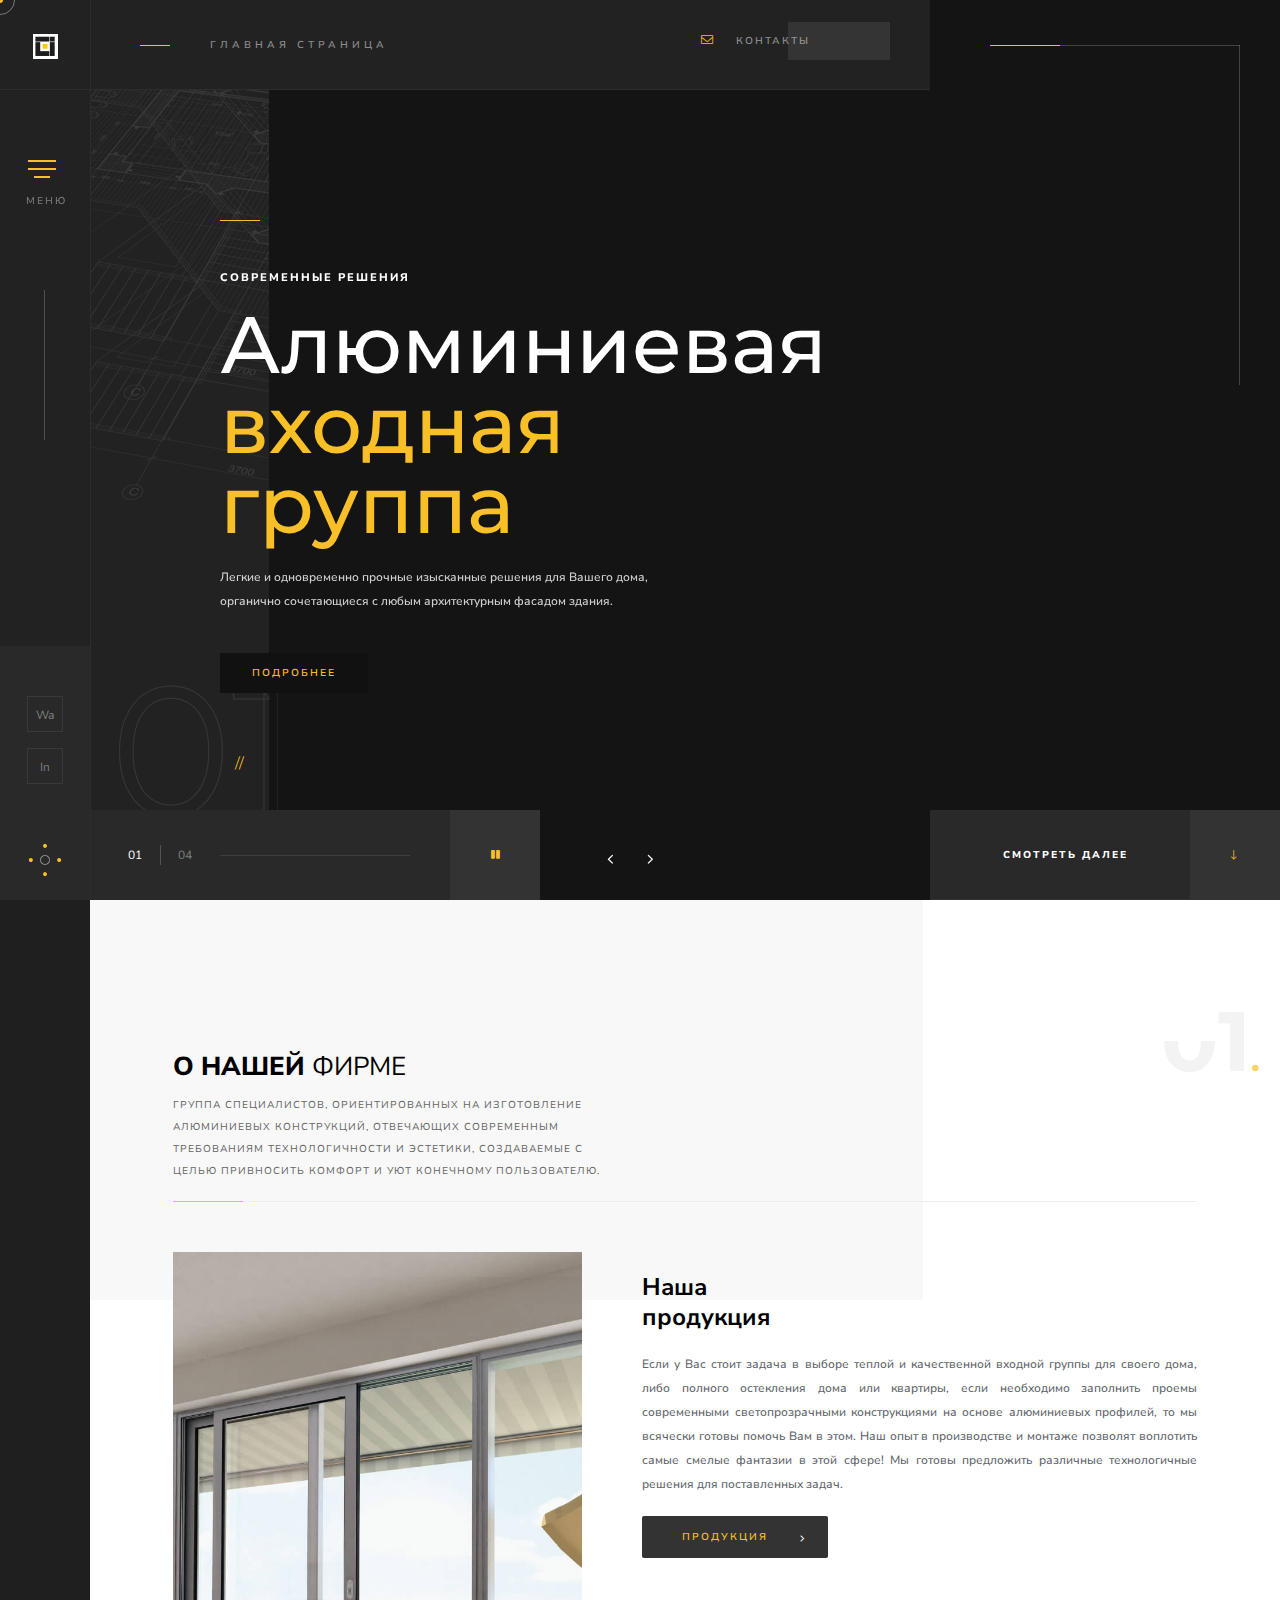
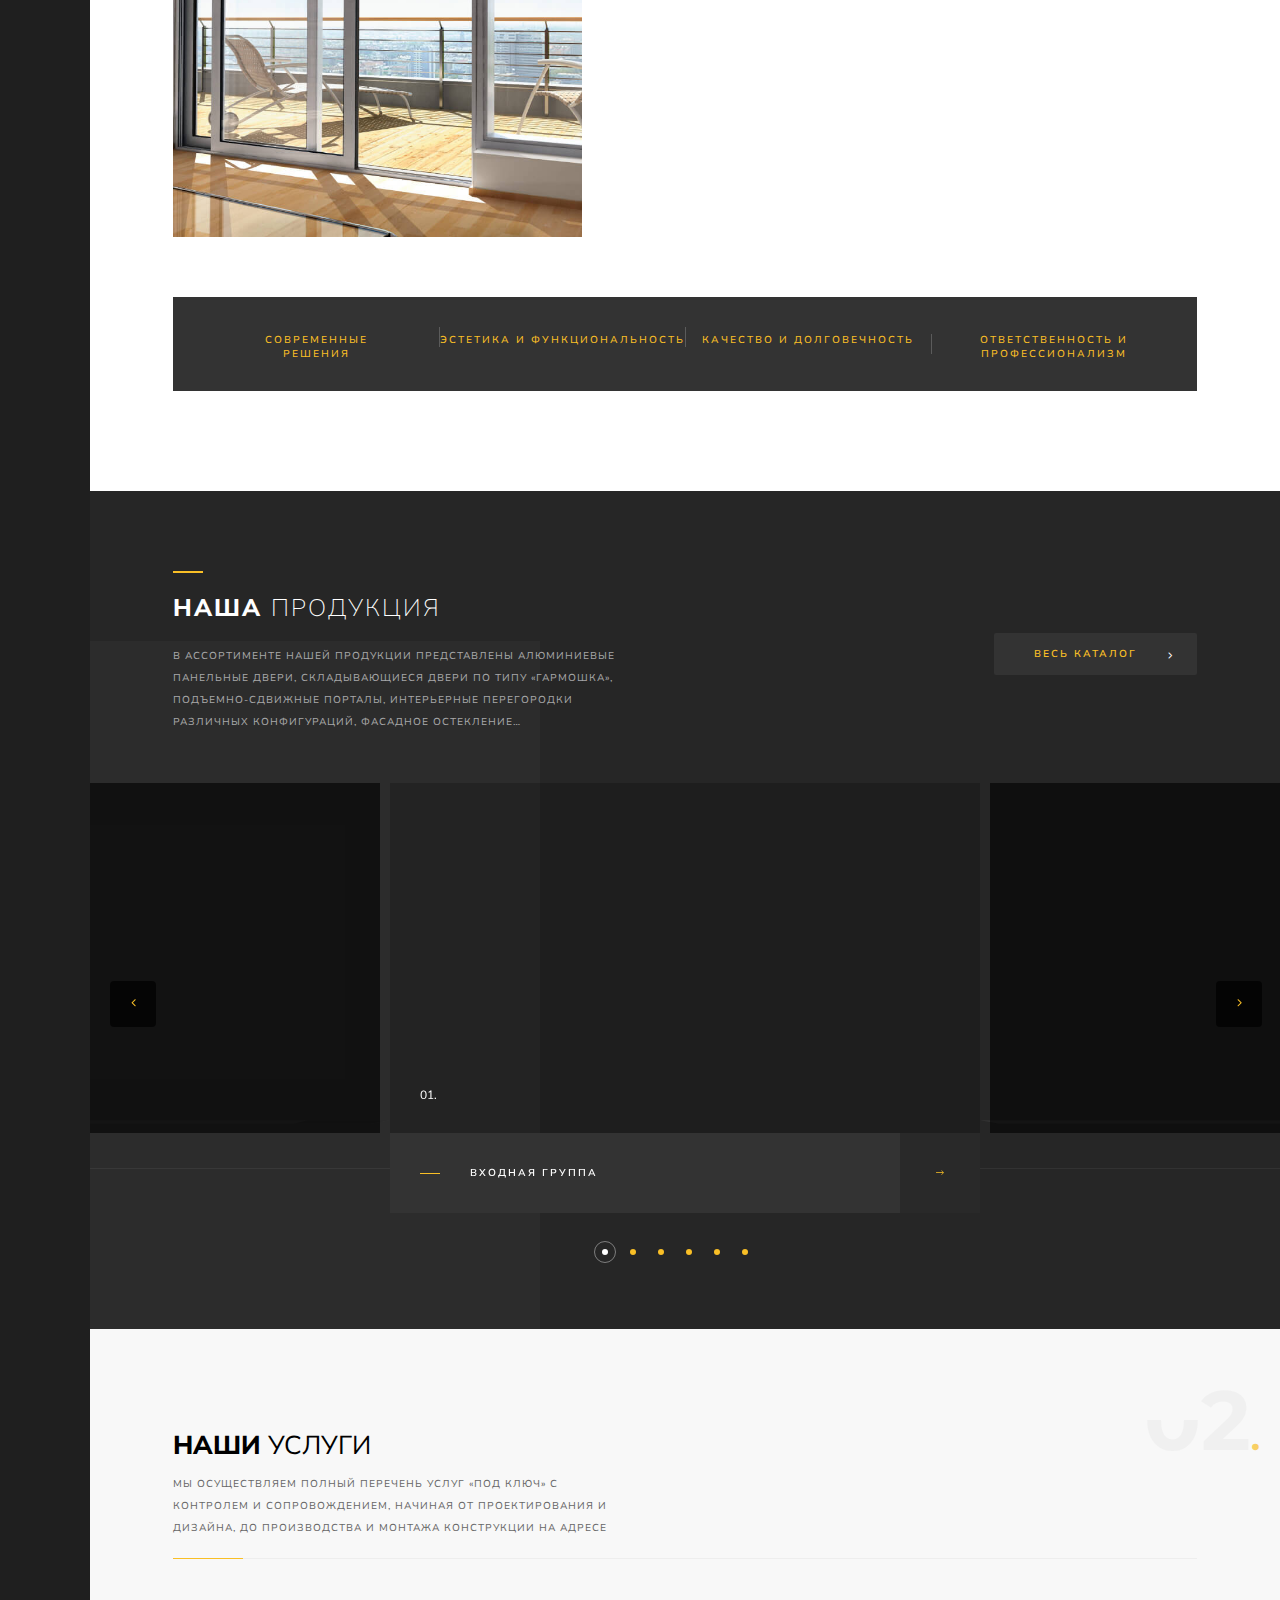
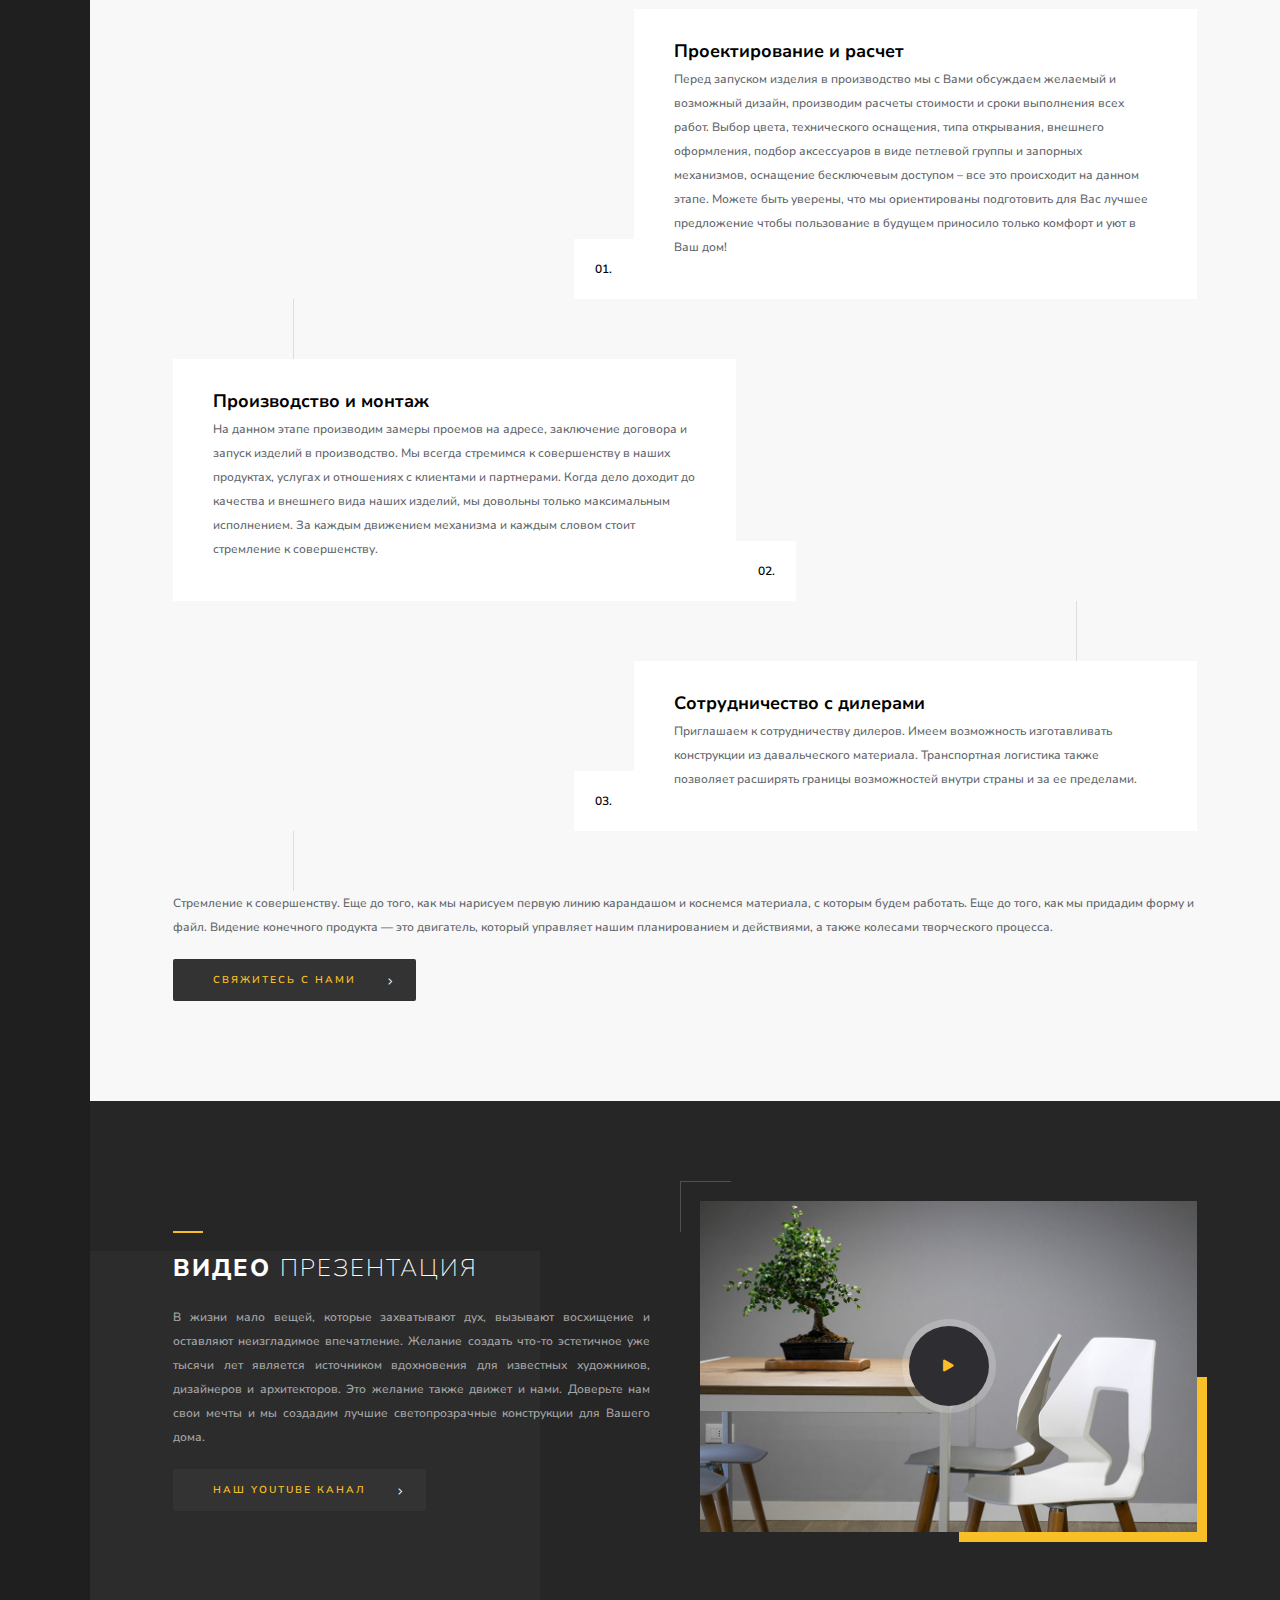
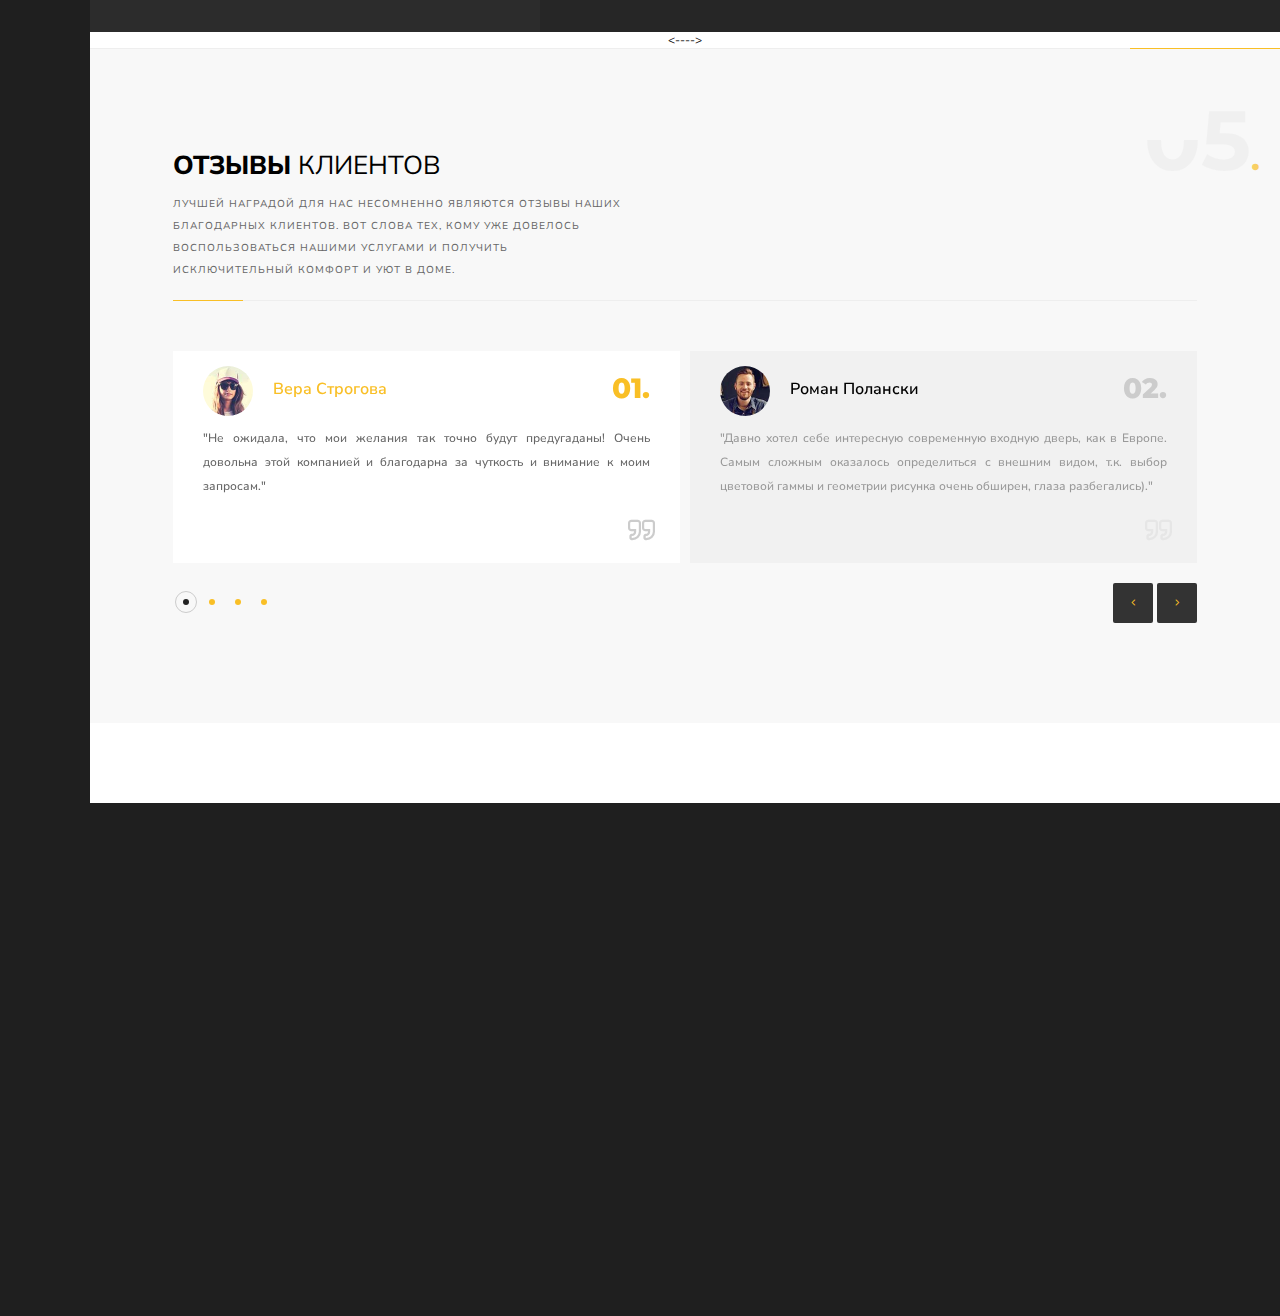
==== index copy.html @ d713567e "v1" ====
<!DOCTYPE HTML>
<html lang="ru">
  <head>
    <meta charset="UTF-8">
        <title>Производитель аллюминиевых конструкций</title>
        <meta name="viewport" content="width=device-width, initial-scale=1.0, minimum-scale=1.0, maximum-scale=1.0, user-scalable=no">
        <meta name="robots" content="index, follow">
        <meta name="keywords" content>
        <meta name="description" content>
        <link rel="shortcut icon" href="favicon.ico">
        <link type="text/css" rel="stylesheet" href="css/plugins.css">
        <link type="text/css" rel="stylesheet" href="css/style.css">
        <link type="text/css" rel="stylesheet" href="css/color.css">  </head>
  <body>
    <!--<div class="loader-wrap">
      <div class="spinner">
        <div class="double-bounce1"></div>
        <div class="double-bounce2"></div>
      </div>
    </div>-->    
    <div id="main">
        <header class="main-header">
                    <a href="/" class="logo-holder ajax"><img src="images/logo.png" alt></a>
                    <!-- nav-button-wrap-->
                    <div class="nav-button but-hol">
                        <span class="nos"></span>
                        <span class="ncs"></span>
                        <span class="nbs"></span>
                        <div class="menu-button-text">Меню</div>
                    </div>
                    <!-- nav-button-wrap end-->	 			
                    <div class="progress-bar-wrap">
                        <div class="progress-bar color-bg"></div>
                    </div>
                    <div class="header_social ">
                        <ul>
                            <li><a href="https://wa.me/79111112101" target="_blank">Wa</a></li>
                            <li><a href="https://instagram.com/@alustars.ru" target="_blank">In</a></li>
                        </ul>
                    </div>
                    <div class="folio-btn">
                        <div class="folio-btn-item"></div>
                        <span class="folio-btn-tooltip ">Заявка</span>
                    </div>
        </header>
        <div class="top-header top-header-half">
            <div class="page-subtitle">
                <span></span>
            </div>
            <a href="contact.php" class="single-page-fixed-row-link ajax"><i class="fal fa-envelope"></i> <span>Контакты</span></a>			
        </div>      
        <div id="wrapper">
        <div class="content-holder" data-pagetitle="Главная страница">
        <div class="nav-holder but-hol">
                        <div class="nav-scroll-bar-wrap fl-wrap">
                            <a href="index.html" class="ajax logo_menu"><img src="images/logo.png" alt></a>
                            <div class="nav-container fl-wrap">
                                <!-- nav -->
                                <nav class="nav-inner" id="menu">
                                    <ul>
                                      <li><a href="/" class="ajax">Главная</a></li>
                                      <li><a href="#">Продукция</a>
                                        <ul>
                                          <li><a href="vhodnie-dveri.php" class="ajax">Входные двери</a></li>
                                          <li><a href="garmoshka.php" class="ajax">Гармошки</a></li>
                                          <li><a href="portali.php" class="ajax">Порталы</a></li>
                                          <li><a href="peregorodki.php" class="ajax">Перегородки</a></li>
                                          <!--<li><a href="#">Подменю</a>
                                            <ul>
                                              <li><a href="#" class="ajax">Меню</a></li>
                                              <li><a href="#" class="ajax">Меню</a></li>
                                              <li><a href="#" class="ajax">Меню</a></li>
                                              <li><a href="#" class="ajax">Меню</a></li>
                                            </ul>
                                          </li>-->
                                        </ul>
                                      </li>
                                      <li><a href="#" class="ajax">Партнеры</a></li>
                                      <li><a href="contact.php" class="ajax">Контакты</a></li>
                                    </ul>
                                </nav>
                                <!-- nav end-->
                            </div>
                        </div>
                        <!-- nav-title-->
                        <div class="nav-holder-line"></div>
                        <div class="nav-title"><span>Меню</span></div>
                        <!-- nav-title end-->
                    </div>
                    <div class="nav-holder-dec"></div>
                    <div class="nav-overlay"></div>        <div class="hero-wrap fl-wrap full-height scroll-con-sec" id="sec0">
    <div class="fs-slider-wrap fs-slider-det full-height fl-wrap">
        <div class="fs-slider lightgallery full-height fl-wrap" data-mousecontrol2="false">
            <div class="swiper-container  ">
                <div class="swiper-wrapper">
                    <div class="swiper-slide">
                        <div class="fs-slider-item fl-wrap">
                            <div class="fs-slider_align_title">
                                <div class="hhw_header">Современные решения</div>
                                <h2><a href="vhodnie-dveri.php" class="custom-scroll-link">Алюминиевая<br> <span>входная группа</span></a></h2>
                                <p>Легкие и одновременно прочные изысканные решения для Вашего дома, органично сочетающиеся с любым архитектурным фасадом здания.</p>
                                <div class="clearfix"></div>
                                <a href="vhodnie-dveri.php" class="hero_btn custom-scroll-link">Подробнее</a>
                            </div>
                        </div>
                    </div>
                    <div class="swiper-slide hov_zoom">
                        <div class="fs-slider-item fl-wrap">
                            <div class="fs-slider_align_title">
                                <div class="hhw_header">Раздвигая пространство</div>
                                <h2><a href="garmoshka.php" class="ajax">Складные <br> <span>порталы</span></a></h2>
                                <p>Складные системы алюминиевых дверей типа «гармошка» - отличное решение для остекления проемов большой длины, таких как террасы и зимние сады. Конструкция позволяет значительно увеличить обзорность и освещенность помещения.</p>
                                <div class="clearfix"></div>
                                <a href="garmoshka.php" class="hero_btn ajax">Подробнее</a>
                            </div>
                        </div>
                    </div>
                    <div class="swiper-slide hov_zoom">
                        <div class="fs-slider-item fl-wrap">
                            <div class="fs-slider_align_title">
                                <div class="hhw_header">Красота и простор</div>
                                <h2><a href="portali.php" class="ajax">Порталы <br><span>подъемно-сдвижные</span></a></h2>
                                <p>Подъемно-сдвижные порталы – это современные, востребованные дизайнерами, конструкции, которые позволяют с легкостью объединять пространство внутреннего помещения с уличной зоной.</p>
                                <div class="clearfix"></div>
                                <a href="portali.php" class="hero_btn ajax">Подробнее</a>
                            </div>
                        </div>
                    </div>
                    <div class="swiper-slide hov_zoom">
                        <div class="fs-slider-item fl-wrap">
                            <div class="fs-slider_align_title">
                                <div class="hhw_header">Разделяя пространство</div>
                                <h2><a href="peregorodki.php" class="ajax">Перегородки <br><span>Офисные</span></a></h2>
                                <p>Интерьерные и офисные перегородки различных конфигураций и исполнений для решения самых разнообразных задач – будь то оформление офисного пространства или деление жилой зоны в квартире или загородном доме.</p>
                                <div class="clearfix"></div>
                                <a href="peregorodki.php" class="hero_btn ajax">Подробнее</a>
                            </div>
                        </div>
                    </div>
                </div>
            </div>
        </div>
        <div class="hero-slider-img hidden-item">
            <div class="swiper-container">
                <div class="swiper-wrapper">
                    <div class="swiper-slide">
                        <div class="bg" data-bg="images/bg/01.jpg" data-swiper-parallax="20%"></div>
                        <div class="overlay"></div>
                    </div>
                    <div class="swiper-slide">
                        <div class="bg" data-bg="images/bg/02.jpg" data-swiper-parallax="20%"></div>
                        <div class="overlay"></div>
                    </div>
                    <div class="swiper-slide">
                        <div class="bg" data-bg="images/bg/03.jpg" data-swiper-parallax="20%"></div>
                        <div class="overlay"></div>
                    </div>
                    <div class="swiper-slide">
                        <div class="bg" data-bg="images/bg/04.jpg" data-swiper-parallax="20%"></div>
                        <div class="overlay"></div>
                    </div>
                </div>
            </div>
        </div>
    </div>
    <div class="hero-dec"> </div>
    <div class="fwc-dec fwc-dec_top"></div>
    <div class="fwc-dec fwc-dec_right"></div>
    <div class="clone-counter">
        <div class="current">01</div>
    </div>
    <div class="hero-slider_details_wrap">
        <div class="slide-progress-wrap">
            <div class="slide-progress"></div>
        </div>
        <div class="swiper-counter hs_counter">
            <div class="current">01</div>
            <div id="total"></div>
        </div>
        <div class="play-pause_slider2 hsc_pp2 auto_actslider2"><i class="fas fa-play"></i></div>
    </div>
    <div class="hero-slider-wrap_pagination"></div>
    <div class="hero-slider_control-wrap">
        <div class="hsc hero-slider-button-prev"><span><i class="fal fa-angle-left"></i></span> </div>
        <div class="hsc hero-slider-button-next"><span><i class="fal fa-angle-right"></i></span></div>
    </div>
    <div class="hero-dec-line"></div>
    <a href="#sec1" class="custom-scroll-link start-btn"><span> Смотреть далее  </span><i class="fal fa-long-arrow-down"></i></a>						
</div>          <div class="content">
          <div class="fixed-column-wrap init_fx-column fcw_mob-hidden">
    <div class="fixed-column-wrap-content">
        <div class="fixed-column-wrap_bg">
            <div class="bg bg-scroll" data-bg="images/bg/4.jpg"></div>
            <div class="overlay"></div>
            <div class="column-image-anim"></div>
            <div class="hero-scroll-down-notifer  ">
                <div class="scroll-down-wrap ">
                    <div class="mousey">
                        <div class="scroller"></div>
                    </div>
                </div>
            </div>
            <div class="fixed-column-dec"></div>
        </div>
        <div class="fixed-column-wrap_title">
            <h2><span>01. О нас</span></h2>
        </div>
        <div class="scroll-notifer">Крутите вниз  </div>
        <div class="fwc-dec fwc-dec_top"></div>
        <div class="fwc-dec fwc-dec_right"></div>
        <div class="fixed-column-wrap_dec"></div>
    </div>
</div>            <div class="column-wrap">
              <div class="column-wrap-container white-bg fl-wrap">
                <div class="col-wc_dec"></div>
                  <section id="sec1" class="scroll-con-sec">
    <div class="container">
        <div class="section-title fl-wrap">
            <h2>О нашей   <strong> Фирме</strong></h2>
            <p>Группа специалистов, ориентированных на изготовление алюминиевых конструкций, отвечающих современным требованиям технологичности и эстетики, создаваемые с целью привносить комфорт и уют конечному пользователю.</p>
            <div class="sec-title_dec"></div>
        </div>
        <div class="row">
            <div class="col-md-5">
                <div class="about-img fl-wrap">
                    <img src="images/about.jpg" class="respimg" alt>
                </div>
            </div>
            <div class="col-md-7">
                <div class="text-block fl-wrap">
                    <h4 class="text-block_subtitle">Наша<br> продукция</h4>
                    <p>Если у Вас стоит задача в выборе теплой и качественной входной группы для своего дома, либо полного остекления дома или квартиры, если необходимо заполнить проемы современными светопрозрачными конструкциями на основе алюминиевых профилей, то мы всячески готовы помочь Вам в этом. Наш опыт в производстве и монтаже позволят воплотить самые смелые фантазии в этой сфере! Мы готовы предложить различные технологичные решения для поставленных задач.
                    </p>
                    <a href="#sec2" class="btn float-btn custom-scroll-link">Продукция</a>
                </div>
            </div>
        </div>
        <div class="inline-facts-container   fl-wrap">
            <!-- inline-facts -->
            <div class="inline-facts-wrap">
                <div class="inline-facts">
                    <!--<div class="milestone-counter">
                        <div class="stats animaper">
                            <div class="num" data-content="0" data-num="145">0</div>
                        </div>
                    </div>-->
                    <h6>Современные<br> решения</h6>
                </div>
            </div>
            <!-- inline-facts end -->
            <!-- inline-facts  -->
            <div class="inline-facts-wrap">
                <div class="inline-facts">
                    <!--<div class="milestone-counter">
                        <div class="stats animaper">
                            <div class="num" data-content="0" data-num="357">0</div>
                        </div>
                    </div>-->
                    <h6>Эстетика и функциональность</h6>
                </div>
            </div>
            <!-- inline-facts end -->
            <!-- inline-facts  -->
            <div class="inline-facts-wrap">
                <div class="inline-facts">
                    <!--<div class="milestone-counter">
                        <div class="stats animaper">
                            <div class="num" data-content="0" data-num="825">0</div>
                        </div>
                    </div>-->
                    <h6>Качество и долговечность</h6>
                </div>
            </div>
            <!-- inline-facts end -->
            <!-- inline-facts  -->
            <div class="inline-facts-wrap">
                <div class="inline-facts">
                    <!--<div class="milestone-counter">
                        <div class="stats animaper">
                            <div class="num" data-content="0" data-num="15">0</div>
                        </div>
                    </div>-->
                    <h6>Ответственность и профессионализм</h6>
                </div>
            </div>
            <!-- inline-facts end --> 
        </div>
    </div>
    <div class="section-number">
        <span>0</span>1<strong>.</strong>
    </div>
</section>                  <section class="dark-bg sec-car scroll-con-sec" id="sec2">
    <div class="fet_pr-carousel_title fl-wrap">
        <div class="container">
            <div class="row">
                <div class="col-md-8">
                    <h2> Наша <strong>Продукция</strong></h2>
                    <p>В ассортименте нашей продукции представлены алюминиевые панельные двери, складывающиеся двери по типу «гармошка», подъемно-сдвижные порталы, интерьерные перегородки различных конфигураций, фасадное остекление…</p>
                </div>
                <div class="col-md-4">
                    <a href="product.php" class="ajax   fet_pr-carousel_link btn">Весь каталог</a>
                </div>
            </div>
        </div>
    </div>
    <div class="grid-carousel-wrap fl-wrap">
        <div class="grid-carousel fl-wrap">
            <div class="swiper-container">
                <div class="swiper-wrapper">
                    <div class="swiper-slide">
                        <div class="fet_pr-carousel-box">
                            <div class="fet_pr-carousel-box-media fl-wrap">
                                <div class="bg par-elem" data-bg="images/products/01.jpg" data-swiper-parallax="10%"></div>
                                <div class="overlay"></div>
                                <div class="grid-det_num">01.</div>
                            </div>
                            <div class="fet_pr-carousel-box-text fl-wrap">
                                <a href="product.php" class="ajax">Входная группа</a> 
                            </div>
                        </div>
                    </div>
                    <div class="swiper-slide">
                        <div class="fet_pr-carousel-box">
                            <div class="fet_pr-carousel-box-media fl-wrap">
                                <div class="bg par-elem" data-bg="images/products/02.jpg" data-swiper-parallax="10%"></div>
                                <div class="overlay"></div>
                                <div class="grid-det_num">02.</div>
                            </div>
                            <div class="fet_pr-carousel-box-text fl-wrap">
                                <a href="product.php" class="ajax">Фасадное остекление</a> 
                            </div>
                        </div>
                    </div>
                    <div class="swiper-slide">
                        <div class="fet_pr-carousel-box">
                            <div class="fet_pr-carousel-box-media fl-wrap">
                                <div class="bg par-elem" data-bg="images/products/03.jpg" data-swiper-parallax="10%"></div>
                                <div class="overlay"></div>
                                <div class="grid-det_num">03.</div>
                            </div>
                            <div class="fet_pr-carousel-box-text fl-wrap">
                                <a href="product.php" class="ajax">Алюминиевые гармошки</a> 
                            </div>
                        </div>
                    </div>
                    <div class="swiper-slide">
                        <div class="fet_pr-carousel-box">
                            <div class="fet_pr-carousel-box-media fl-wrap">
                                <div class="bg par-elem" data-bg="images/products/04.jpg" data-swiper-parallax="10%"></div>
                                <div class="overlay"></div>
                                <div class="grid-det_num">04.</div>
                            </div>
                            <div class="fet_pr-carousel-box-text fl-wrap">
                                <a href="product.php" class="ajax">Алюминиевые подъемно-сдвижные порталы</a> 
                            </div>
                        </div>
                    </div>
                    <div class="swiper-slide">
                        <div class="fet_pr-carousel-box">
                            <div class="fet_pr-carousel-box-media fl-wrap">
                                <div class="bg par-elem" data-bg="images/products/05.jpg" data-swiper-parallax="10%"></div>
                                <div class="overlay"></div>
                                <div class="grid-det_num">05.</div>
                            </div>
                            <div class="fet_pr-carousel-box-text fl-wrap">
                                <a href="product.php" class="ajax">Алюминиевые офисные перегородки</a> 
                            </div>
                        </div>
                    </div>
                    <div class="swiper-slide">
                        <div class="fet_pr-carousel-box">
                            <div class="fet_pr-carousel-box-media fl-wrap">
                                <div class="bg par-elem" data-bg="images/products/06.jpg" data-swiper-parallax="10%"></div>
                                <div class="overlay"></div>
                                <div class="grid-det_num">06.</div>
                            </div>
                            <div class="fet_pr-carousel-box-text fl-wrap">
                                <a href="product.php" class="ajax">Алюминиевые двери</a> 
                            </div>
                        </div>
                    </div>
                </div>
            </div>
        </div>
        <div class="grid-carousel_pagination"></div>
        <div class="gc-slider-cont gc-slider-cont-next"><i class="fal fa-angle-right"></i></div>
        <div class="gc-slider-cont gc-slider-cont-prev"><i class="fal fa-angle-left"></i></div>
    </div>
</section>                  <section class="scroll-con-sec gray-bg" id="sec3">
    <div class="container">
        <div class="section-title fl-wrap">
            <h2>Наши  <strong>  Услуги</strong></h2>
            <p>Мы осуществляем полный перечень услуг «под ключ» с контролем и сопровождением, начиная от проектирования и дизайна, до производства и монтажа конструкции на адресе</p>
            <div class="sec-title_dec"></div>
        </div>
        <div class="column-wrapper_text fl-wrap">
            <div class="serv-wrap fl-wrap">
                <div class="serv-item">
                    <div class="serv-media">
                        <div class="bg " data-bg="images/services/ser1.jpg"></div>
                        <div class="team-info-num">01.</div>
                    </div>
                    <div class="serv-text">
                        <h4><a href="#" class="ajax">Проектирование и расчет</a></h4>
                        <p>Перед запуском изделия в производство мы с Вами обсуждаем желаемый и возможный дизайн, производим расчеты стоимости и сроки выполнения всех работ. Выбор цвета, технического оснащения, типа открывания, внешнего оформления, подбор аксессуаров в виде петлевой группы и запорных механизмов, оснащение бесключевым доступом – все это происходит на данном этапе. Можете быть уверены, что мы ориентированы подготовить для Вас лучшее предложение чтобы пользование в будущем приносило только комфорт и уют в Ваш дом!</p>
                    </div>
                </div>
                <div class="serv-item serv-item-right">
                    <div class="serv-media">
                        <div class="bg " data-bg="images/services/1.jpg"></div>
                        <div class="team-info-num">02.</div>
                    </div>
                    <div class="serv-text">
                        <h4><a href="services-single.html" class="ajax">Производство и монтаж</a></h4>
                        <p>На данном этапе производим замеры проемов на адресе, заключение договора и запуск изделий в производство. Мы всегда стремимся к совершенству в наших продуктах, услугах и отношениях с клиентами и партнерами. Когда дело доходит до качества и внешнего вида наших изделий, мы довольны только максимальным исполнением. За каждым движением механизма и каждым словом стоит стремление к совершенству.</p>
                    </div>
                </div>
                <div class="serv-item">
                    <div class="serv-media">
                        <div class="bg " data-bg="images/services/2.jpg"></div>
                        <div class="team-info-num">03.</div>
                    </div>
                    <div class="serv-text">
                        <h4><a href="#" class="ajax">Сотрудничество с дилерами</a></h4>
                        <p>Приглашаем к сотрудничеству дилеров. Имеем возможность изготавливать конструкции из давальческого материала. Транспортная логистика также позволяет расширять границы возможностей внутри страны и за ее пределами.</p>
                    </div>
                </div>
                
            </div>
            <p>Стремление к совершенству. Еще до того, как мы нарисуем первую линию карандашом и коснемся материала, с которым будем работать. Еще до того, как мы придадим форму и файл. Видение конечного продукта — это двигатель, который управляет нашим планированием и действиями, а также колесами творческого процесса.</p>
            <a href="contact.php" class="btn float-btn ajax  "><span>Свяжитесь с нами</span></a>
        </div>
    </div>
    <div class="section-number">  <span>0</span>2<strong>.</strong></div>
</section>                  <section class="dark-bg sec-car scroll-con-sec">
    <div class="container">
        <div class="row">
            <div class="col-md-6">
                <div class="video-promo-text fl-wrap mar-top">
                    <h3>Видео   <strong>Презентация</strong></h3>
                    <p>В жизни мало вещей, которые захватывают дух, вызывают восхищение и оставляют неизгладимое впечатление. Желание создать что-то эстетичное уже тысячи лет является источником вдохновения для известных художников, дизайнеров и архитекторов. Это желание также движет и нами. Доверьте нам свои мечты и мы создадим лучшие светопрозрачные конструкции для Вашего дома.</p>
                    <a href="#" class="btn float-btn   "><span>Наш Youtube канал</span></a>
                </div>
            </div>
            <div class="col-md-6">
                <div class="video-box dec-img fl-wrap">
                    <img src="images/18.jpg" alt class="respimg">
                    <a class="video-box-btn image-popup" href="https://vimeo.com/34741214"><i class="fas fa-play"></i></a>
                </div>
            </div>
        </div>
    </div>
</section>                  <--<!--<section class="scroll-con-sec" id="sec4">
  <div class="container">
    <div class="section-title fl-wrap">
      <h2>Наши <strong>Работы</strong></h2>
      <p>Здесь Вы можете ознакомиться с частью выполненных нами работ.</p>
      <div class="sec-title_dec"></div>
    </div>
    <div class="row">
      <div class="col-md-6">
          <div class="team-box">
              <div class="team-photo">
                  <div class="overlay"></div>
                  <img src="images/1_1.jpg" alt class="respimg"> 	
                  <ul class="team-social">
                      <li><a href="#" target="_blank">Fb</a></li>
                      <li><a href="#" target="_blank">In</a></li>
                      <li><a href="#" target="_blank">Tw</a></li>
                      <li><a href="#" target="_blank">Vk</a></li>
                  </ul>
                  <div class="team-info-num">01.</div>
              </div>
              <div class="team-info">
                  <h3><a href="#" class="ajax">Иван Петров</a></h3>
                  <h4>Директор</h4>
                  <p>Lorem ipsum dolor sit amet, consectetur adipiscing elit, sed do eiusmod tempor incididunt ut labore et dolore magna aliqua.  </p>
              </div>
          </div>
      </div>
      <div class="col-md-6">
          <div class="team-box">
              <div class="team-photo">
                  <div class="overlay"></div>
                  <img src="images/2_1.jpg" alt class="respimg"> 	
                  <ul class="team-social">
                      <li><a href="#" target="_blank">Fb</a></li>
                      <li><a href="#" target="_blank">In</a></li>
                      <li><a href="#" target="_blank">Tw</a></li>
                      <li><a href="#" target="_blank">Vk</a></li>
                  </ul>
                  <div class="team-info-num">02.</div>
              </div>
              <div class="team-info">
                  <h3><a href="#" class="ajax">Лиза Иванова</a></h3>
                  <h4>Архитектор</h4>
                  <p>Lorem ipsum dolor sit amet, consectetur adipiscing elit, sed do eiusmod tempor incididunt ut labore et dolore magna aliqua.  </p>
              </div>
          </div>
      </div>
      <div class="col-md-6">
          <div class="team-box">
              <div class="team-photo">
                  <div class="overlay"></div>
                  <img src="images/4_1.jpg" alt class="respimg"> 	
                  <ul class="team-social">
                      <li><a href="#" target="_blank">Fb</a></li>
                      <li><a href="#" target="_blank">In</a></li>
                      <li><a href="#" target="_blank">Tw</a></li>
                      <li><a href="#" target="_blank">Vk</a></li>
                  </ul>
                  <div class="team-info-num">03.</div>
              </div>
              <div class="team-info">
                  <h3><a href="#" class="ajax">Ольга Николаева</a></h3>
                  <h4>Дизайнер</h4>
                  <p>Lorem ipsum dolor sit amet, consectetur adipiscing elit, sed do eiusmod tempor incididunt ut labore et dolore magna aliqua.  </p>
              </div>
          </div>
      </div>
      <div class="col-md-6">
          <div class="team-box">
              <div class="team-photo">
                  <div class="overlay"></div>
                  <img src="images/3_1.jpg" alt class="respimg"> 	
                  <ul class="team-social">
                      <li><a href="#" target="_blank">Fb</a></li>
                      <li><a href="#" target="_blank">In</a></li>
                      <li><a href="#" target="_blank">Tw</a></li>
                      <li><a href="#" target="_blank">Vk</a></li>
                  </ul>
                  <div class="team-info-num">03.</div>
              </div>
              <div class="team-info">
                  <h3><a href="#" class="ajax">Семен Рогов</a></h3>
                  <h4>Уборщик</h4>
                  <p>Lorem ipsum dolor sit amet, consectetur adipiscing elit, sed do eiusmod tempor incididunt ut labore et dolore magna aliqua.  </p>
              </div>
          </div>
      </div>
    </div>
  </div>
  <div class="section-number"> <span>0</span>4<strong>.</strong></div>
-->-->
                  <div class="section-separator fl-wrap"><span></span></div>
                  <section class="scroll-con-sec gray-bg " id="sec5">
    <div class="container">
        <div class="section-title fl-wrap">
            <h2>Отзывы <strong> Клиентов</strong></h2>
            <p>Лучшей наградой для нас несомненно являются отзывы наших благодарных клиентов. Вот слова тех, кому уже довелось воспользоваться нашими услугами и получить исключительный комфорт и уют в доме.</p>
            <div class="sec-title_dec"></div>
        </div>
        <div class="testimonilas-carousel-wrap fl-wrap">
            <div class="testimonilas-carousel">
                <div class="swiper-container">
                    <div class="swiper-wrapper">
                        <div class="swiper-slide">
                            <div class="testi-item fl-wrap">
                                <div class="testi-avatar"><img src="images/1.jpg" alt></div>
                                <div class="testimonilas-text fl-wrap">
                                    <h3>Вера Строгова</h3>
                                    <p>"Не ожидала, что мои желания так точно будут предугаданы! Очень довольна этой компанией и благодарна за чуткость и внимание к моим запросам."</p>
                                    <span class="testi-number">01.</span>
                                </div>
                            </div>
                        </div>
                        <div class="swiper-slide">
                            <div class="testi-item fl-wrap">
                                <div class="testi-avatar"><img src="images/2.jpg" alt></div>
                                <div class="testimonilas-text fl-wrap">
                                    <h3>Роман Полански</h3>
                                    <p>"Давно хотел себе интересную современную входную дверь, как в Европе. Самым сложным оказалось определиться с внешним видом, т.к. выбор цветовой гаммы и геометрии рисунка очень обширен, глаза разбегались)."</p>
                                    <span class="testi-number">02.</span>
                                </div>
                            </div>
                        </div>
                        <div class="swiper-slide">
                            <div class="testi-item fl-wrap">
                                <div class="testi-avatar"><img src="images/3.jpg" alt></div>
                                <div class="testimonilas-text fl-wrap">
                                    <h3>Лера Усанова</h3>
                                    <p>"Я как дизайнер в восторге от возможностей компании сделать окна и двери как можно выше, использовать всю высоту проемов, без лишних горизонтальных линий-отсечек."</p>
                                    <span class="testi-number">03.</span>
                                </div>
                            </div>
                        </div>
                        <div class="swiper-slide">
                            <div class="testi-item fl-wrap">
                                <div class="testi-avatar"><img src="images/4.jpg" alt></div>
                                <div class="testimonilas-text fl-wrap">
                                    <h3>Алефтина Кожемяка</h3>
                                    <p>"Так приятно подходить к своему дому и любоваться его законченным внешним видом! Впечатление незабываемое! Спасибо ребятам за реализацию задач по проекту! Удачи в развитии!"</p>
                                    <span class="testi-number">04.</span>
                                </div>
                            </div>
                        </div>
                    </div>
                </div>
            </div>
            <div class="tc-pagination"></div>
            <div class="tc-button_wrap">
                <div class="tc-button tc-button-prev"><i class="fal fa-angle-left"></i></div>
                <div class="tc-button tc-button-next"><i class="fal fa-angle-right"></i></div>
            </div>
        </div>
    </div>
    <div class="section-number">  <span>0</span>5<strong>.</strong></div>
</section>                </--<!--<section></div>
              <div class="scroll-fixed-column-content stf-con_mob-hidden fl-wrap">
    <div class="container">
        <div class="page-scroll-nav fl-wrap">
            <nav class="scroll-init color2-bg">
                <ul class="no-list-style">
                    <li><a class="scroll-link fbgs actscr-link" href="#sec1" data-bgscr="images/bg/long/5.jpg" data-bgtex="01. О нас"><span>О нас</span></a></li>
                    <li><a class="scroll-link fbgs" href="#sec2" data-bgscr="images/bg/long/6.jpg" data-bgtex="02. ц"><span>Продукция</span></a></li>
                    <li><a class="scroll-link fbgs" href="#sec3" data-bgscr="images/bg/long/7.jpg" data-bgtex="03. Услуги"><span>Услуги</span></a></li>
                    <li><a class="scroll-link fbgs" href="#sec4" data-bgscr="images/bg/long/8.jpg" data-bgtex="04. Команда"><span>Команда</span></a></li>
                    <li><a class="scroll-link fbgs" href="#sec5" data-bgscr="images/bg/long/1.jpg" data-bgtex="05. Отзывы"><span>Отзывы</span></a></li>
                </ul>
            </nav>
        </div>
    </div>
    <div class="arrowpagenav"></div>
</div>            </div>
            <div class="limit-box fl-wrap"></div>
          </div>
    <div class="height-emulator fl-wrap"></div>
  <footer class="main-footer">
      <div class="container">
          <div class="footer-decor">
              <canvas id="bg-animation"></canvas>
          </div>
          <div class="footer-inner fl-wrap">
              <div class="row">
                  <div class="col-md-4">
                      <div class="footer-logo">
                          <img src="images/logo.png" alt>
                      </div>
                      <div class="footer_text  footer-box fl-wrap">
                          <p>По всем вопросам касательно сотрудничества Вы можете обращаться на электронную почту по форме обратной связи, расположенной выше. Мы всегда открыты для диалога</p>
                      </div>
                  </div>
                  <div class="col-md-4">
                      <div class="footer-header fl-wrap"><span>01.</span> Контакты</div>
                      <div class="footer-contacts footer-box fl-wrap">
                          <ul>
                              <li><span>Звоните :</span><a href="tel:+79111112101">+7 (911) 111-21-01</a>, <a href="tel:+79111635818">+7 (911) 163-58-18</a></li>
                              <li><span>Пишите  :</span><a href="mailto:sale@alustars.ru">SALE@ALUSTARS.RU</a></li>
                              <li><span>Наш адрес :</span><a href="contact.php">Г.ВСЕВОЛОЖСК, ЮЖНОЕ ШОССЕ 134, ОФИС 303,2</a></li>
                          </ul>
                      </div>
                      <a href="javascript:void(0);" class="fc_button btn float-btn">Юридическая информация</a>
                      <div class="ur-box">
                        <p><span>ИНН:</span> 4706043726</p>
                        <p><span>КПП:</span> 470601001</p>
                        <p><span>ОГРН:</span> 121470018246</p>
                        <p><span>ОКВЭД:</span> 25.12</p>
                        <p><span>Р/сч:</span> 40702810155000099366</p>
                        <p><span>Наименование банка:</span> <br>СЕВЕРО-ЗАПАДНЫЙ БАНК ПАО СБЕРБАНК</p>
                        <p><span>Корр.сч:</span> 30101810500000000653</p>
                        <p><span>БИК:</span> 044030653</p>
                      </div>
                  </div>
                  <div class="col-md-4">
                      <div class="footer-header fl-wrap"><span>02.</span> Подписка</div>
                      <div class="footer-box fl-wrap">
                          <p>Хотите быть в курсе последних новостей и предложений? Подпишитесь на рассылку и получайте интересные предложения.</p>
                          <div class="subcribe-form fl-wrap">
                              <form id="subscribe" class="fl-wrap">
                                  <input class="enteremail" name="email" id="subscribe-email" placeholder="Ваш Email" spellcheck="false" type="text">
                                  <button type="submit" id="subscribe-button" class="subscribe-button">Отправить</button>
                                  <label for="subscribe-email" class="subscribe-message"></label>
                              </form>
                          </div>
                      </div>
                  </div>
              </div>
          </div>
          <div class="subbfooter fl-wrap">
              <div class="policy-box">
                  <span> &#169;  Alustars.ru 2022  /  Все права защищены. </span>
              </div>
              <div class="footer-solcial">
                  <ul>
                    <li><a href="https://wa.me/79111112101" target="_blank">Wa</a></li>
                    <li><a href="https://instagram.com/@alustars.ru" target="_blank">In</a></li>
                  </ul>
              </div>
              <div class="to-top-btn to-top"><i class="fal fa-long-arrow-up"></i></div>
          </div>
      </div>
  </footer>
</div>
        <div class="share-wrapper">
            <div class="close-share-btn"><i class="fal fa-times"></i></div>
            <div class="share-container fl-wrap  isShare"></div>
        </div>
    </div>
    <!-- cursor-->
    <div class="element">
        <div class="element-item"></div>
    </div>
    <!-- cursor end-->
</div>
<script src="js/jquery.min.js"></script>
<script src="js/plugins.js"></script>
<script src="js/scripts.js"></script>
</body>
</html>
---- css/plugins.css ----
/* CSS Document */
@charset "utf-8";
/*-reset -*/ 
html,body,div,span,applet,object,iframe,h1,h2,h3,h4,h5,h6,p,blockquote,pre,a,abbr,acronym,address,big,cite,code,del,dfn,em,font,img,ins,kbd,q,s,samp,small,strike,strong,sub,sup,tt,var,dl,dt,dd,ol,ul,li,fieldset,form,label,legend,table,caption,tbody,tfoot,thead,tr,th,td{border:0;outline:0;font-weight:inherit;font-style:inherit;font-size:100%;font-family:inherit;vertical-align:baseline;text-decoration:none;margin:0;padding:0}table{border-collapse:separate;border-spacing:0}blockquote:before,blockquote:after,q:before,q:after{content:""}*{margin:0;padding:0;-webkit-box-sizing:border-box;-moz-box-sizing:border-box;box-sizing:border-box}article,aside,details,figcaption,figure,footer,header,hgroup,menu,nav,section{display:block}ol,ul{list-style:none}blockquote,q{quotes:none}:focus{outline:0}table{border-collapse:collapse;border-spacing:0}img{border:0;-ms-interpolation-mode:bicubic;vertical-align:middle}a{text-decoration:none;position:relative;color:#000}audio,video,canvas{max-width:100%}
/*!  Bootstrap Grid  */
 @media (min-width:768px){.container{width:750px}}@media (min-width:992px){.container{width:970px}}@media (min-width:1064px){.container{width:1170px}}.container-fluid{margin-right:auto;margin-left:auto;padding-left:15px;padding-right:15px}.row{margin-left:-15px;margin-right:-15px}.col-xs-1, .col-sm-1, .col-md-1, .col-lg-1, .col-xs-2, .col-sm-2, .col-md-2, .col-lg-2, .col-xs-3, .col-sm-3, .col-md-3, .col-lg-3, .col-xs-4, .col-sm-4, .col-md-4, .col-lg-4, .col-xs-5, .col-sm-5, .col-md-5, .col-lg-5, .col-xs-6, .col-sm-6, .col-md-6, .col-lg-6, .col-xs-7, .col-sm-7, .col-md-7, .col-lg-7, .col-xs-8, .col-sm-8, .col-md-8, .col-lg-8, .col-xs-9, .col-sm-9, .col-md-9, .col-lg-9, .col-xs-10, .col-sm-10, .col-md-10, .col-lg-10, .col-xs-11, .col-sm-11, .col-md-11, .col-lg-11, .col-xs-12, .col-sm-12, .col-md-12, .col-lg-12{position:relative;min-height:1px;padding-left:15px;padding-right:15px}.col-xs-1, .col-xs-2, .col-xs-3, .col-xs-4, .col-xs-5, .col-xs-6, .col-xs-7, .col-xs-8, .col-xs-9, .col-xs-10, .col-xs-11, .col-xs-12{float:left}.col-xs-12{width:100%}.col-xs-11{width:91.66666667%}.col-xs-10{width:83.33333333%}.col-xs-9{width:75%}.col-xs-8{width:66.66666667%}.col-xs-7{width:58.33333333%}.col-xs-6{width:50%}.col-xs-5{width:41.66666667%}.col-xs-4{width:33.33333333%}.col-xs-3{width:25%}.col-xs-2{width:16.66666667%}.col-xs-1{width:8.33333333%}.col-xs-pull-12{right:100%}.col-xs-pull-11{right:91.66666667%}.col-xs-pull-10{right:83.33333333%}.col-xs-pull-9{right:75%}.col-xs-pull-8{right:66.66666667%}.col-xs-pull-7{right:58.33333333%}.col-xs-pull-6{right:50%}.col-xs-pull-5{right:41.66666667%}.col-xs-pull-4{right:33.33333333%}.col-xs-pull-3{right:25%}.col-xs-pull-2{right:16.66666667%}.col-xs-pull-1{right:8.33333333%}.col-xs-pull-0{right:auto}.col-xs-push-12{left:100%}.col-xs-push-11{left:91.66666667%}.col-xs-push-10{left:83.33333333%}.col-xs-push-9{left:75%}.col-xs-push-8{left:66.66666667%}.col-xs-push-7{left:58.33333333%}.col-xs-push-6{left:50%}.col-xs-push-5{left:41.66666667%}.col-xs-push-4{left:33.33333333%}.col-xs-push-3{left:25%}.col-xs-push-2{left:16.66666667%}.col-xs-push-1{left:8.33333333%}.col-xs-push-0{left:auto}.col-xs-offset-12{margin-left:100%}.col-xs-offset-11{margin-left:91.66666667%}.col-xs-offset-10{margin-left:83.33333333%}.col-xs-offset-9{margin-left:75%}.col-xs-offset-8{margin-left:66.66666667%}.col-xs-offset-7{margin-left:58.33333333%}.col-xs-offset-6{margin-left:50%}.col-xs-offset-5{margin-left:41.66666667%}.col-xs-offset-4{margin-left:33.33333333%}.col-xs-offset-3{margin-left:25%}.col-xs-offset-2{margin-left:16.66666667%}.col-xs-offset-1{margin-left:8.33333333%}.col-xs-offset-0{margin-left:0}@media (min-width:768px){.col-sm-1, .col-sm-2, .col-sm-3, .col-sm-4, .col-sm-5, .col-sm-6, .col-sm-7, .col-sm-8, .col-sm-9, .col-sm-10, .col-sm-11, .col-sm-12{float:left}.col-sm-12{width:100%}.col-sm-11{width:91.66666667%}.col-sm-10{width:83.33333333%}.col-sm-9{width:75%}.col-sm-8{width:66.66666667%}.col-sm-7{width:58.33333333%}.col-sm-6{width:50%}.col-sm-5{width:41.66666667%}.col-sm-4{width:33.33333333%}.col-sm-3{width:25%}.col-sm-2{width:16.66666667%}.col-sm-1{width:8.33333333%}.col-sm-pull-12{right:100%}.col-sm-pull-11{right:91.66666667%}.col-sm-pull-10{right:83.33333333%}.col-sm-pull-9{right:75%}.col-sm-pull-8{right:66.66666667%}.col-sm-pull-7{right:58.33333333%}.col-sm-pull-6{right:50%}.col-sm-pull-5{right:41.66666667%}.col-sm-pull-4{right:33.33333333%}.col-sm-pull-3{right:25%}.col-sm-pull-2{right:16.66666667%}.col-sm-pull-1{right:8.33333333%}.col-sm-pull-0{right:auto}.col-sm-push-12{left:100%}.col-sm-push-11{left:91.66666667%}.col-sm-push-10{left:83.33333333%}.col-sm-push-9{left:75%}.col-sm-push-8{left:66.66666667%}.col-sm-push-7{left:58.33333333%}.col-sm-push-6{left:50%}.col-sm-push-5{left:41.66666667%}.col-sm-push-4{left:33.33333333%}.col-sm-push-3{left:25%}.col-sm-push-2{left:16.66666667%}.col-sm-push-1{left:8.33333333%}.col-sm-push-0{left:auto}.col-sm-offset-12{margin-left:100%}.col-sm-offset-11{margin-left:91.66666667%}.col-sm-offset-10{margin-left:83.33333333%}.col-sm-offset-9{margin-left:75%}.col-sm-offset-8{margin-left:66.66666667%}.col-sm-offset-7{margin-left:58.33333333%}.col-sm-offset-6{margin-left:50%}.col-sm-offset-5{margin-left:41.66666667%}.col-sm-offset-4{margin-left:33.33333333%}.col-sm-offset-3{margin-left:25%}.col-sm-offset-2{margin-left:16.66666667%}.col-sm-offset-1{margin-left:8.33333333%}.col-sm-offset-0{margin-left:0}}@media (min-width:1064px){.col-md-1, .col-md-2, .col-md-3, .col-md-4, .col-md-5, .col-md-6, .col-md-7, .col-md-8, .col-md-9, .col-md-10, .col-md-11, .col-md-12{float:left}.col-md-12{width:100%}.col-md-11{width:91.66666667%}.col-md-10{width:83.33333333%}.col-md-9{width:75%}.col-md-8{width:66.66666667%}.col-md-7{width:58.33333333%}.col-md-6{width:50%}.col-md-5{width:41.66666667%}.col-md-4{width:33.33333333%}.col-md-3{width:25%}.col-md-2{width:16.66666667%}.col-md-1{width:8.33333333%}.col-md-pull-12{right:100%}.col-md-pull-11{right:91.66666667%}.col-md-pull-10{right:83.33333333%}.col-md-pull-9{right:75%}.col-md-pull-8{right:66.66666667%}.col-md-pull-7{right:58.33333333%}.col-md-pull-6{right:50%}.col-md-pull-5{right:41.66666667%}.col-md-pull-4{right:33.33333333%}.col-md-pull-3{right:25%}.col-md-pull-2{right:16.66666667%}.col-md-pull-1{right:8.33333333%}.col-md-pull-0{right:auto}.col-md-push-12{left:100%}.col-md-push-11{left:91.66666667%}.col-md-push-10{left:83.33333333%}.col-md-push-9{left:75%}.col-md-push-8{left:66.66666667%}.col-md-push-7{left:58.33333333%}.col-md-push-6{left:50%}.col-md-push-5{left:41.66666667%}.col-md-push-4{left:33.33333333%}.col-md-push-3{left:25%}.col-md-push-2{left:16.66666667%}.col-md-push-1{left:8.33333333%}.col-md-push-0{left:auto}.col-md-offset-12{margin-left:100%}.col-md-offset-11{margin-left:91.66666667%}.col-md-offset-10{margin-left:83.33333333%}.col-md-offset-9{margin-left:75%}.col-md-offset-8{margin-left:66.66666667%}.col-md-offset-7{margin-left:58.33333333%}.col-md-offset-6{margin-left:50%}.col-md-offset-5{margin-left:41.66666667%}.col-md-offset-4{margin-left:33.33333333%}.col-md-offset-3{margin-left:25%}.col-md-offset-2{margin-left:16.66666667%}.col-md-offset-1{margin-left:8.33333333%}.col-md-offset-0{margin-left:0}}@media (min-width:1200px){.col-lg-1, .col-lg-2, .col-lg-3, .col-lg-4, .col-lg-5, .col-lg-6, .col-lg-7, .col-lg-8, .col-lg-9, .col-lg-10, .col-lg-11, .col-lg-12{float:left}.col-lg-12{width:100%}.col-lg-11{width:91.66666667%}.col-lg-10{width:83.33333333%}.col-lg-9{width:75%}.col-lg-8{width:66.66666667%}.col-lg-7{width:58.33333333%}.col-lg-6{width:50%}.col-lg-5{width:41.66666667%}.col-lg-4{width:33.33333333%}.col-lg-3{width:25%}.col-lg-2{width:16.66666667%}.col-lg-1{width:8.33333333%}.col-lg-pull-12{right:100%}.col-lg-pull-11{right:91.66666667%}.col-lg-pull-10{right:83.33333333%}.col-lg-pull-9{right:75%}.col-lg-pull-8{right:66.66666667%}.col-lg-pull-7{right:58.33333333%}.col-lg-pull-6{right:50%}.col-lg-pull-5{right:41.66666667%}.col-lg-pull-4{right:33.33333333%}.col-lg-pull-3{right:25%}.col-lg-pull-2{right:16.66666667%}.col-lg-pull-1{right:8.33333333%}.col-lg-pull-0{right:auto}.col-lg-push-12{left:100%}.col-lg-push-11{left:91.66666667%}.col-lg-push-10{left:83.33333333%}.col-lg-push-9{left:75%}.col-lg-push-8{left:66.66666667%}.col-lg-push-7{left:58.33333333%}.col-lg-push-6{left:50%}.col-lg-push-5{left:41.66666667%}.col-lg-push-4{left:33.33333333%}.col-lg-push-3{left:25%}.col-lg-push-2{left:16.66666667%}.col-lg-push-1{left:8.33333333%}.col-lg-push-0{left:auto}.col-lg-offset-12{margin-left:100%}.col-lg-offset-11{margin-left:91.66666667%}.col-lg-offset-10{margin-left:83.33333333%}.col-lg-offset-9{margin-left:75%}.col-lg-offset-8{margin-left:66.66666667%}.col-lg-offset-7{margin-left:58.33333333%}.col-lg-offset-6{margin-left:50%}.col-lg-offset-5{margin-left:41.66666667%}.col-lg-offset-4{margin-left:33.33333333%}.col-lg-offset-3{margin-left:25%}.col-lg-offset-2{margin-left:16.66666667%}.col-lg-offset-1{margin-left:8.33333333%}.col-lg-offset-0{margin-left:0}}.clearfix:before,.clearfix:after,.container:before,.container:after,.container-fluid:before,.container-fluid:after,.row:before,.row:after{content:" ";display:table}.clearfix:after,.container:after,.container-fluid:after,.row:after{clear:both}.center-block{display:block;margin-left:auto;margin-right:auto}.pull-right{float:right !important}.pull-left{float:left !important}.hide{display:none !important}.show{display:block !important}.invisible{visibility:hidden}.text-hide{font:0/0 a;color:transparent;text-shadow:none;background-color:transparent;border:0}.hidden{display:none !important;visibility:hidden !important}.affix{position:fixed}@-ms-viewport{width:device-width}.visible-xs,.visible-sm,.visible-md,.visible-lg{display:none !important}.visible-xs-block,.visible-xs-inline,.visible-xs-inline-block,.visible-sm-block,.visible-sm-inline,.visible-sm-inline-block,.visible-md-block,.visible-md-inline,.visible-md-inline-block,.visible-lg-block,.visible-lg-inline,.visible-lg-inline-block{display:none !important}@media (max-width:767px){.visible-xs{display:block !important}table.visible-xs{display:table}tr.visible-xs{display:table-row !important}th.visible-xs,td.visible-xs{display:table-cell !important}}@media (max-width:767px){.visible-xs-block{display:block !important}}@media (max-width:767px){.visible-xs-inline{display:inline !important}}@media (max-width:767px){.visible-xs-inline-block{display:inline-block !important}}@media (min-width:768px) and (max-width:991px){.visible-sm{display:block !important}table.visible-sm{display:table}tr.visible-sm{display:table-row !important}th.visible-sm,td.visible-sm{display:table-cell !important}}@media (min-width:768px) and (max-width:991px){.visible-sm-block{display:block !important}}@media (min-width:768px) and (max-width:991px){.visible-sm-inline{display:inline !important}}@media (min-width:768px) and (max-width:991px){.visible-sm-inline-block{display:inline-block !important}}@media (min-width:992px) and (max-width:1199px){.visible-md{display:block !important}table.visible-md{display:table}tr.visible-md{display:table-row !important}th.visible-md,td.visible-md{display:table-cell !important}}@media (min-width:992px) and (max-width:1199px){.visible-md-block{display:block !important}}@media (min-width:992px) and (max-width:1199px){.visible-md-inline{display:inline !important}}@media (min-width:992px) and (max-width:1199px){.visible-md-inline-block{display:inline-block !important}}@media (min-width:1200px){.visible-lg{display:block !important}table.visible-lg{display:table}tr.visible-lg{display:table-row !important}th.visible-lg,td.visible-lg{display:table-cell !important}}@media (min-width:1200px){.visible-lg-block{display:block !important}}@media (min-width:1200px){.visible-lg-inline{display:inline !important}}@media (min-width:1200px){.visible-lg-inline-block{display:inline-block !important}}@media (max-width:767px){.hidden-xs{display:none !important}}@media (min-width:768px) and (max-width:991px){.hidden-sm{display:none !important}}@media (min-width:992px) and (max-width:1199px){.hidden-md{display:none !important}}@media (min-width:1200px){.hidden-lg{display:none !important}}.visible-print{display:none !important}@media print{.visible-print{display:block !important}table.visible-print{display:table}tr.visible-print{display:table-row !important}th.visible-print,td.visible-print{display:table-cell !important}}.visible-print-block{display:none !important}@media print{.visible-print-block{display:block !important}}.visible-print-inline{display:none !important}@media print{.visible-print-inline{display:inline !important}}.visible-print-inline-block{display:none !important}@media print{.visible-print-inline-block{display:inline-block !important}}@media print{.hidden-print{display:none !important}}
/*!
 * Font Awesome Pro 5.12.0 by @fontawesome - https://fontawesome.com
 * License - https://fontawesome.com/license (Commercial License)
 */
.fa,.fab,.fad,.fal,.far,.fas{-moz-osx-font-smoothing:grayscale;-webkit-font-smoothing:antialiased;display:inline-block;font-style:normal;font-variant:normal;text-rendering:auto;line-height:1}.fa-lg{font-size:1.33333em;line-height:.75em;vertical-align:-.0667em}.fa-xs{font-size:.75em}.fa-sm{font-size:.875em}.fa-1x{font-size:1em}.fa-2x{font-size:2em}.fa-3x{font-size:3em}.fa-4x{font-size:4em}.fa-5x{font-size:5em}.fa-6x{font-size:6em}.fa-7x{font-size:7em}.fa-8x{font-size:8em}.fa-9x{font-size:9em}.fa-10x{font-size:10em}.fa-fw{text-align:center;width:1.25em}.fa-ul{list-style-type:none;margin-left:2.5em;padding-left:0}.fa-ul>li{position:relative}.fa-li{left:-2em;position:absolute;text-align:center;width:2em;line-height:inherit}.fa-border{border:.08em solid #eee;border-radius:.1em;padding:.2em .25em .15em}.fa-pull-left{float:left}.fa-pull-right{float:right}.fa.fa-pull-left,.fab.fa-pull-left,.fal.fa-pull-left,.far.fa-pull-left,.fas.fa-pull-left{margin-right:.3em}.fa.fa-pull-right,.fab.fa-pull-right,.fal.fa-pull-right,.far.fa-pull-right,.fas.fa-pull-right{margin-left:.3em}.fa-spin{-webkit-animation:fa-spin 2s linear infinite;animation:fa-spin 2s linear infinite}.fa-pulse{-webkit-animation:fa-spin 1s steps(8) infinite;animation:fa-spin 1s steps(8) infinite}@-webkit-keyframes fa-spin{0%{-webkit-transform:rotate(0deg);transform:rotate(0deg)}to{-webkit-transform:rotate(1turn);transform:rotate(1turn)}}@keyframes fa-spin{0%{-webkit-transform:rotate(0deg);transform:rotate(0deg)}to{-webkit-transform:rotate(1turn);transform:rotate(1turn)}}.fa-rotate-90{-ms-filter:"progid:DXImageTransform.Microsoft.BasicImage(rotation=1)";-webkit-transform:rotate(90deg);transform:rotate(90deg)}.fa-rotate-180{-ms-filter:"progid:DXImageTransform.Microsoft.BasicImage(rotation=2)";-webkit-transform:rotate(180deg);transform:rotate(180deg)}.fa-rotate-270{-ms-filter:"progid:DXImageTransform.Microsoft.BasicImage(rotation=3)";-webkit-transform:rotate(270deg);transform:rotate(270deg)}.fa-flip-horizontal{-ms-filter:"progid:DXImageTransform.Microsoft.BasicImage(rotation=0, mirror=1)";-webkit-transform:scaleX(-1);transform:scaleX(-1)}.fa-flip-vertical{-webkit-transform:scaleY(-1);transform:scaleY(-1)}.fa-flip-both,.fa-flip-horizontal.fa-flip-vertical,.fa-flip-vertical{-ms-filter:"progid:DXImageTransform.Microsoft.BasicImage(rotation=2, mirror=1)"}.fa-flip-both,.fa-flip-horizontal.fa-flip-vertical{-webkit-transform:scale(-1);transform:scale(-1)}:root .fa-flip-both,:root .fa-flip-horizontal,:root .fa-flip-vertical,:root .fa-rotate-90,:root .fa-rotate-180,:root .fa-rotate-270{-webkit-filter:none;filter:none}.fa-stack{display:inline-block;height:2em;line-height:2em;position:relative;vertical-align:middle;width:2.5em}.fa-stack-1x,.fa-stack-2x{left:0;position:absolute;text-align:center;width:100%}.fa-stack-1x{line-height:inherit}.fa-stack-2x{font-size:2em}.fa-inverse{color:#fff}.fa-500px:before{content:"\f26e"}.fa-abacus:before{content:"\f640"}.fa-accessible-icon:before{content:"\f368"}.fa-accusoft:before{content:"\f369"}.fa-acorn:before{content:"\f6ae"}.fa-acquisitions-incorporated:before{content:"\f6af"}.fa-ad:before{content:"\f641"}.fa-address-book:before{content:"\f2b9"}.fa-address-card:before{content:"\f2bb"}.fa-adjust:before{content:"\f042"}.fa-adn:before{content:"\f170"}.fa-adobe:before{content:"\f778"}.fa-adversal:before{content:"\f36a"}.fa-affiliatetheme:before{content:"\f36b"}.fa-air-conditioner:before{content:"\f8f4"}.fa-air-freshener:before{content:"\f5d0"}.fa-airbnb:before{content:"\f834"}.fa-alarm-clock:before{content:"\f34e"}.fa-alarm-exclamation:before{content:"\f843"}.fa-alarm-plus:before{content:"\f844"}.fa-alarm-snooze:before{content:"\f845"}.fa-album:before{content:"\f89f"}.fa-album-collection:before{content:"\f8a0"}.fa-algolia:before{content:"\f36c"}.fa-alicorn:before{content:"\f6b0"}.fa-alien:before{content:"\f8f5"}.fa-alien-monster:before{content:"\f8f6"}.fa-align-center:before{content:"\f037"}.fa-align-justify:before{content:"\f039"}.fa-align-left:before{content:"\f036"}.fa-align-right:before{content:"\f038"}.fa-align-slash:before{content:"\f846"}.fa-alipay:before{content:"\f642"}.fa-allergies:before{content:"\f461"}.fa-amazon:before{content:"\f270"}.fa-amazon-pay:before{content:"\f42c"}.fa-ambulance:before{content:"\f0f9"}.fa-american-sign-language-interpreting:before{content:"\f2a3"}.fa-amilia:before{content:"\f36d"}.fa-amp-guitar:before{content:"\f8a1"}.fa-analytics:before{content:"\f643"}.fa-anchor:before{content:"\f13d"}.fa-android:before{content:"\f17b"}.fa-angel:before{content:"\f779"}.fa-angellist:before{content:"\f209"}.fa-angle-double-down:before{content:"\f103"}.fa-angle-double-left:before{content:"\f100"}.fa-angle-double-right:before{content:"\f101"}.fa-angle-double-up:before{content:"\f102"}.fa-angle-down:before{content:"\f107"}.fa-angle-left:before{content:"\f104"}.fa-angle-right:before{content:"\f105"}.fa-angle-up:before{content:"\f106"}.fa-angry:before{content:"\f556"}.fa-angrycreative:before{content:"\f36e"}.fa-angular:before{content:"\f420"}.fa-ankh:before{content:"\f644"}.fa-app-store:before{content:"\f36f"}.fa-app-store-ios:before{content:"\f370"}.fa-apper:before{content:"\f371"}.fa-apple:before{content:"\f179"}.fa-apple-alt:before{content:"\f5d1"}.fa-apple-crate:before{content:"\f6b1"}.fa-apple-pay:before{content:"\f415"}.fa-archive:before{content:"\f187"}.fa-archway:before{content:"\f557"}.fa-arrow-alt-circle-down:before{content:"\f358"}.fa-arrow-alt-circle-left:before{content:"\f359"}.fa-arrow-alt-circle-right:before{content:"\f35a"}.fa-arrow-alt-circle-up:before{content:"\f35b"}.fa-arrow-alt-down:before{content:"\f354"}.fa-arrow-alt-from-bottom:before{content:"\f346"}.fa-arrow-alt-from-left:before{content:"\f347"}.fa-arrow-alt-from-right:before{content:"\f348"}.fa-arrow-alt-from-top:before{content:"\f349"}.fa-arrow-alt-left:before{content:"\f355"}.fa-arrow-alt-right:before{content:"\f356"}.fa-arrow-alt-square-down:before{content:"\f350"}.fa-arrow-alt-square-left:before{content:"\f351"}.fa-arrow-alt-square-right:before{content:"\f352"}.fa-arrow-alt-square-up:before{content:"\f353"}.fa-arrow-alt-to-bottom:before{content:"\f34a"}.fa-arrow-alt-to-left:before{content:"\f34b"}.fa-arrow-alt-to-right:before{content:"\f34c"}.fa-arrow-alt-to-top:before{content:"\f34d"}.fa-arrow-alt-up:before{content:"\f357"}.fa-arrow-circle-down:before{content:"\f0ab"}.fa-arrow-circle-left:before{content:"\f0a8"}.fa-arrow-circle-right:before{content:"\f0a9"}.fa-arrow-circle-up:before{content:"\f0aa"}.fa-arrow-down:before{content:"\f063"}.fa-arrow-from-bottom:before{content:"\f342"}.fa-arrow-from-left:before{content:"\f343"}.fa-arrow-from-right:before{content:"\f344"}.fa-arrow-from-top:before{content:"\f345"}.fa-arrow-left:before{content:"\f060"}.fa-arrow-right:before{content:"\f061"}.fa-arrow-square-down:before{content:"\f339"}.fa-arrow-square-left:before{content:"\f33a"}.fa-arrow-square-right:before{content:"\f33b"}.fa-arrow-square-up:before{content:"\f33c"}.fa-arrow-to-bottom:before{content:"\f33d"}.fa-arrow-to-left:before{content:"\f33e"}.fa-arrow-to-right:before{content:"\f340"}.fa-arrow-to-top:before{content:"\f341"}.fa-arrow-up:before{content:"\f062"}.fa-arrows:before{content:"\f047"}.fa-arrows-alt:before{content:"\f0b2"}.fa-arrows-alt-h:before{content:"\f337"}.fa-arrows-alt-v:before{content:"\f338"}.fa-arrows-h:before{content:"\f07e"}.fa-arrows-v:before{content:"\f07d"}.fa-artstation:before{content:"\f77a"}.fa-assistive-listening-systems:before{content:"\f2a2"}.fa-asterisk:before{content:"\f069"}.fa-asymmetrik:before{content:"\f372"}.fa-at:before{content:"\f1fa"}.fa-atlas:before{content:"\f558"}.fa-atlassian:before{content:"\f77b"}.fa-atom:before{content:"\f5d2"}.fa-atom-alt:before{content:"\f5d3"}.fa-audible:before{content:"\f373"}.fa-audio-description:before{content:"\f29e"}.fa-autoprefixer:before{content:"\f41c"}.fa-avianex:before{content:"\f374"}.fa-aviato:before{content:"\f421"}.fa-award:before{content:"\f559"}.fa-aws:before{content:"\f375"}.fa-axe:before{content:"\f6b2"}.fa-axe-battle:before{content:"\f6b3"}.fa-baby:before{content:"\f77c"}.fa-baby-carriage:before{content:"\f77d"}.fa-backpack:before{content:"\f5d4"}.fa-backspace:before{content:"\f55a"}.fa-backward:before{content:"\f04a"}.fa-bacon:before{content:"\f7e5"}.fa-badge:before{content:"\f335"}.fa-badge-check:before{content:"\f336"}.fa-badge-dollar:before{content:"\f645"}.fa-badge-percent:before{content:"\f646"}.fa-badge-sheriff:before{content:"\f8a2"}.fa-badger-honey:before{content:"\f6b4"}.fa-bags-shopping:before{content:"\f847"}.fa-bahai:before{content:"\f666"}.fa-balance-scale:before{content:"\f24e"}.fa-balance-scale-left:before{content:"\f515"}.fa-balance-scale-right:before{content:"\f516"}.fa-ball-pile:before{content:"\f77e"}.fa-ballot:before{content:"\f732"}.fa-ballot-check:before{content:"\f733"}.fa-ban:before{content:"\f05e"}.fa-band-aid:before{content:"\f462"}.fa-bandcamp:before{content:"\f2d5"}.fa-banjo:before{content:"\f8a3"}.fa-barcode:before{content:"\f02a"}.fa-barcode-alt:before{content:"\f463"}.fa-barcode-read:before{content:"\f464"}.fa-barcode-scan:before{content:"\f465"}.fa-bars:before{content:"\f0c9"}.fa-baseball:before{content:"\f432"}.fa-baseball-ball:before{content:"\f433"}.fa-basketball-ball:before{content:"\f434"}.fa-basketball-hoop:before{content:"\f435"}.fa-bat:before{content:"\f6b5"}.fa-bath:before{content:"\f2cd"}.fa-battery-bolt:before{content:"\f376"}.fa-battery-empty:before{content:"\f244"}.fa-battery-full:before{content:"\f240"}.fa-battery-half:before{content:"\f242"}.fa-battery-quarter:before{content:"\f243"}.fa-battery-slash:before{content:"\f377"}.fa-battery-three-quarters:before{content:"\f241"}.fa-battle-net:before{content:"\f835"}.fa-bed:before{content:"\f236"}.fa-bed-alt:before{content:"\f8f7"}.fa-bed-bunk:before{content:"\f8f8"}.fa-bed-empty:before{content:"\f8f9"}.fa-beer:before{content:"\f0fc"}.fa-behance:before{content:"\f1b4"}.fa-behance-square:before{content:"\f1b5"}.fa-bell:before{content:"\f0f3"}.fa-bell-exclamation:before{content:"\f848"}.fa-bell-on:before{content:"\f8fa"}.fa-bell-plus:before{content:"\f849"}.fa-bell-school:before{content:"\f5d5"}.fa-bell-school-slash:before{content:"\f5d6"}.fa-bell-slash:before{content:"\f1f6"}.fa-bells:before{content:"\f77f"}.fa-betamax:before{content:"\f8a4"}.fa-bezier-curve:before{content:"\f55b"}.fa-bible:before{content:"\f647"}.fa-bicycle:before{content:"\f206"}.fa-biking:before{content:"\f84a"}.fa-biking-mountain:before{content:"\f84b"}.fa-bimobject:before{content:"\f378"}.fa-binoculars:before{content:"\f1e5"}.fa-biohazard:before{content:"\f780"}.fa-birthday-cake:before{content:"\f1fd"}.fa-bitbucket:before{content:"\f171"}.fa-bitcoin:before{content:"\f379"}.fa-bity:before{content:"\f37a"}.fa-black-tie:before{content:"\f27e"}.fa-blackberry:before{content:"\f37b"}.fa-blanket:before{content:"\f498"}.fa-blender:before{content:"\f517"}.fa-blender-phone:before{content:"\f6b6"}.fa-blind:before{content:"\f29d"}.fa-blinds:before{content:"\f8fb"}.fa-blinds-open:before{content:"\f8fc"}.fa-blinds-raised:before{content:"\f8fd"}.fa-blog:before{content:"\f781"}.fa-blogger:before{content:"\f37c"}.fa-blogger-b:before{content:"\f37d"}.fa-bluetooth:before{content:"\f293"}.fa-bluetooth-b:before{content:"\f294"}.fa-bold:before{content:"\f032"}.fa-bolt:before{content:"\f0e7"}.fa-bomb:before{content:"\f1e2"}.fa-bone:before{content:"\f5d7"}.fa-bone-break:before{content:"\f5d8"}.fa-bong:before{content:"\f55c"}.fa-book:before{content:"\f02d"}.fa-book-alt:before{content:"\f5d9"}.fa-book-dead:before{content:"\f6b7"}.fa-book-heart:before{content:"\f499"}.fa-book-medical:before{content:"\f7e6"}.fa-book-open:before{content:"\f518"}.fa-book-reader:before{content:"\f5da"}.fa-book-spells:before{content:"\f6b8"}.fa-book-user:before{content:"\f7e7"}.fa-bookmark:before{content:"\f02e"}.fa-books:before{content:"\f5db"}.fa-books-medical:before{content:"\f7e8"}.fa-boombox:before{content:"\f8a5"}.fa-boot:before{content:"\f782"}.fa-booth-curtain:before{content:"\f734"}.fa-bootstrap:before{content:"\f836"}.fa-border-all:before{content:"\f84c"}.fa-border-bottom:before{content:"\f84d"}.fa-border-center-h:before{content:"\f89c"}.fa-border-center-v:before{content:"\f89d"}.fa-border-inner:before{content:"\f84e"}.fa-border-left:before{content:"\f84f"}.fa-border-none:before{content:"\f850"}.fa-border-outer:before{content:"\f851"}.fa-border-right:before{content:"\f852"}.fa-border-style:before{content:"\f853"}.fa-border-style-alt:before{content:"\f854"}.fa-border-top:before{content:"\f855"}.fa-bow-arrow:before{content:"\f6b9"}.fa-bowling-ball:before{content:"\f436"}.fa-bowling-pins:before{content:"\f437"}.fa-box:before{content:"\f466"}.fa-box-alt:before{content:"\f49a"}.fa-box-ballot:before{content:"\f735"}.fa-box-check:before{content:"\f467"}.fa-box-fragile:before{content:"\f49b"}.fa-box-full:before{content:"\f49c"}.fa-box-heart:before{content:"\f49d"}.fa-box-open:before{content:"\f49e"}.fa-box-up:before{content:"\f49f"}.fa-box-usd:before{content:"\f4a0"}.fa-boxes:before{content:"\f468"}.fa-boxes-alt:before{content:"\f4a1"}.fa-boxing-glove:before{content:"\f438"}.fa-brackets:before{content:"\f7e9"}.fa-brackets-curly:before{content:"\f7ea"}.fa-braille:before{content:"\f2a1"}.fa-brain:before{content:"\f5dc"}.fa-bread-loaf:before{content:"\f7eb"}.fa-bread-slice:before{content:"\f7ec"}.fa-briefcase:before{content:"\f0b1"}.fa-briefcase-medical:before{content:"\f469"}.fa-bring-forward:before{content:"\f856"}.fa-bring-front:before{content:"\f857"}.fa-broadcast-tower:before{content:"\f519"}.fa-broom:before{content:"\f51a"}.fa-browser:before{content:"\f37e"}.fa-brush:before{content:"\f55d"}.fa-btc:before{content:"\f15a"}.fa-buffer:before{content:"\f837"}.fa-bug:before{content:"\f188"}.fa-building:before{content:"\f1ad"}.fa-bullhorn:before{content:"\f0a1"}.fa-bullseye:before{content:"\f140"}.fa-bullseye-arrow:before{content:"\f648"}.fa-bullseye-pointer:before{content:"\f649"}.fa-burger-soda:before{content:"\f858"}.fa-burn:before{content:"\f46a"}.fa-buromobelexperte:before{content:"\f37f"}.fa-burrito:before{content:"\f7ed"}.fa-bus:before{content:"\f207"}.fa-bus-alt:before{content:"\f55e"}.fa-bus-school:before{content:"\f5dd"}.fa-business-time:before{content:"\f64a"}.fa-buy-n-large:before{content:"\f8a6"}.fa-buysellads:before{content:"\f20d"}.fa-cabinet-filing:before{content:"\f64b"}.fa-cactus:before{content:"\f8a7"}.fa-calculator:before{content:"\f1ec"}.fa-calculator-alt:before{content:"\f64c"}.fa-calendar:before{content:"\f133"}.fa-calendar-alt:before{content:"\f073"}.fa-calendar-check:before{content:"\f274"}.fa-calendar-day:before{content:"\f783"}.fa-calendar-edit:before{content:"\f333"}.fa-calendar-exclamation:before{content:"\f334"}.fa-calendar-minus:before{content:"\f272"}.fa-calendar-plus:before{content:"\f271"}.fa-calendar-star:before{content:"\f736"}.fa-calendar-times:before{content:"\f273"}.fa-calendar-week:before{content:"\f784"}.fa-camcorder:before{content:"\f8a8"}.fa-camera:before{content:"\f030"}.fa-camera-alt:before{content:"\f332"}.fa-camera-home:before{content:"\f8fe"}.fa-camera-movie:before{content:"\f8a9"}.fa-camera-polaroid:before{content:"\f8aa"}.fa-camera-retro:before{content:"\f083"}.fa-campfire:before{content:"\f6ba"}.fa-campground:before{content:"\f6bb"}.fa-canadian-maple-leaf:before{content:"\f785"}.fa-candle-holder:before{content:"\f6bc"}.fa-candy-cane:before{content:"\f786"}.fa-candy-corn:before{content:"\f6bd"}.fa-cannabis:before{content:"\f55f"}.fa-capsules:before{content:"\f46b"}.fa-car:before{content:"\f1b9"}.fa-car-alt:before{content:"\f5de"}.fa-car-battery:before{content:"\f5df"}.fa-car-building:before{content:"\f859"}.fa-car-bump:before{content:"\f5e0"}.fa-car-bus:before{content:"\f85a"}.fa-car-crash:before{content:"\f5e1"}.fa-car-garage:before{content:"\f5e2"}.fa-car-mechanic:before{content:"\f5e3"}.fa-car-side:before{content:"\f5e4"}.fa-car-tilt:before{content:"\f5e5"}.fa-car-wash:before{content:"\f5e6"}.fa-caravan:before{content:"\f8ff"}.fa-caravan-alt:before{content:"\f900"}.fa-caret-circle-down:before{content:"\f32d"}.fa-caret-circle-left:before{content:"\f32e"}.fa-caret-circle-right:before{content:"\f330"}.fa-caret-circle-up:before{content:"\f331"}.fa-caret-down:before{content:"\f0d7"}.fa-caret-left:before{content:"\f0d9"}.fa-caret-right:before{content:"\f0da"}.fa-caret-square-down:before{content:"\f150"}.fa-caret-square-left:before{content:"\f191"}.fa-caret-square-right:before{content:"\f152"}.fa-caret-square-up:before{content:"\f151"}.fa-caret-up:before{content:"\f0d8"}.fa-carrot:before{content:"\f787"}.fa-cars:before{content:"\f85b"}.fa-cart-arrow-down:before{content:"\f218"}.fa-cart-plus:before{content:"\f217"}.fa-cash-register:before{content:"\f788"}.fa-cassette-tape:before{content:"\f8ab"}.fa-cat:before{content:"\f6be"}.fa-cat-space:before{content:"\f901"}.fa-cauldron:before{content:"\f6bf"}.fa-cc-amazon-pay:before{content:"\f42d"}.fa-cc-amex:before{content:"\f1f3"}.fa-cc-apple-pay:before{content:"\f416"}.fa-cc-diners-club:before{content:"\f24c"}.fa-cc-discover:before{content:"\f1f2"}.fa-cc-jcb:before{content:"\f24b"}.fa-cc-mastercard:before{content:"\f1f1"}.fa-cc-paypal:before{content:"\f1f4"}.fa-cc-stripe:before{content:"\f1f5"}.fa-cc-visa:before{content:"\f1f0"}.fa-cctv:before{content:"\f8ac"}.fa-centercode:before{content:"\f380"}.fa-centos:before{content:"\f789"}.fa-certificate:before{content:"\f0a3"}.fa-chair:before{content:"\f6c0"}.fa-chair-office:before{content:"\f6c1"}.fa-chalkboard:before{content:"\f51b"}.fa-chalkboard-teacher:before{content:"\f51c"}.fa-charging-station:before{content:"\f5e7"}.fa-chart-area:before{content:"\f1fe"}.fa-chart-bar:before{content:"\f080"}.fa-chart-line:before{content:"\f201"}.fa-chart-line-down:before{content:"\f64d"}.fa-chart-network:before{content:"\f78a"}.fa-chart-pie:before{content:"\f200"}.fa-chart-pie-alt:before{content:"\f64e"}.fa-chart-scatter:before{content:"\f7ee"}.fa-check:before{content:"\f00c"}.fa-check-circle:before{content:"\f058"}.fa-check-double:before{content:"\f560"}.fa-check-square:before{content:"\f14a"}.fa-cheese:before{content:"\f7ef"}.fa-cheese-swiss:before{content:"\f7f0"}.fa-cheeseburger:before{content:"\f7f1"}.fa-chess:before{content:"\f439"}.fa-chess-bishop:before{content:"\f43a"}.fa-chess-bishop-alt:before{content:"\f43b"}.fa-chess-board:before{content:"\f43c"}.fa-chess-clock:before{content:"\f43d"}.fa-chess-clock-alt:before{content:"\f43e"}.fa-chess-king:before{content:"\f43f"}.fa-chess-king-alt:before{content:"\f440"}.fa-chess-knight:before{content:"\f441"}.fa-chess-knight-alt:before{content:"\f442"}.fa-chess-pawn:before{content:"\f443"}.fa-chess-pawn-alt:before{content:"\f444"}.fa-chess-queen:before{content:"\f445"}.fa-chess-queen-alt:before{content:"\f446"}.fa-chess-rook:before{content:"\f447"}.fa-chess-rook-alt:before{content:"\f448"}.fa-chevron-circle-down:before{content:"\f13a"}.fa-chevron-circle-left:before{content:"\f137"}.fa-chevron-circle-right:before{content:"\f138"}.fa-chevron-circle-up:before{content:"\f139"}.fa-chevron-double-down:before{content:"\f322"}.fa-chevron-double-left:before{content:"\f323"}.fa-chevron-double-right:before{content:"\f324"}.fa-chevron-double-up:before{content:"\f325"}.fa-chevron-down:before{content:"\f078"}.fa-chevron-left:before{content:"\f053"}.fa-chevron-right:before{content:"\f054"}.fa-chevron-square-down:before{content:"\f329"}.fa-chevron-square-left:before{content:"\f32a"}.fa-chevron-square-right:before{content:"\f32b"}.fa-chevron-square-up:before{content:"\f32c"}.fa-chevron-up:before{content:"\f077"}.fa-child:before{content:"\f1ae"}.fa-chimney:before{content:"\f78b"}.fa-chrome:before{content:"\f268"}.fa-chromecast:before{content:"\f838"}.fa-church:before{content:"\f51d"}.fa-circle:before{content:"\f111"}.fa-circle-notch:before{content:"\f1ce"}.fa-city:before{content:"\f64f"}.fa-clarinet:before{content:"\f8ad"}.fa-claw-marks:before{content:"\f6c2"}.fa-clinic-medical:before{content:"\f7f2"}.fa-clipboard:before{content:"\f328"}.fa-clipboard-check:before{content:"\f46c"}.fa-clipboard-list:before{content:"\f46d"}.fa-clipboard-list-check:before{content:"\f737"}.fa-clipboard-prescription:before{content:"\f5e8"}.fa-clipboard-user:before{content:"\f7f3"}.fa-clock:before{content:"\f017"}.fa-clone:before{content:"\f24d"}.fa-closed-captioning:before{content:"\f20a"}.fa-cloud:before{content:"\f0c2"}.fa-cloud-download:before{content:"\f0ed"}.fa-cloud-download-alt:before{content:"\f381"}.fa-cloud-drizzle:before{content:"\f738"}.fa-cloud-hail:before{content:"\f739"}.fa-cloud-hail-mixed:before{content:"\f73a"}.fa-cloud-meatball:before{content:"\f73b"}.fa-cloud-moon:before{content:"\f6c3"}.fa-cloud-moon-rain:before{content:"\f73c"}.fa-cloud-music:before{content:"\f8ae"}.fa-cloud-rain:before{content:"\f73d"}.fa-cloud-rainbow:before{content:"\f73e"}.fa-cloud-showers:before{content:"\f73f"}.fa-cloud-showers-heavy:before{content:"\f740"}.fa-cloud-sleet:before{content:"\f741"}.fa-cloud-snow:before{content:"\f742"}.fa-cloud-sun:before{content:"\f6c4"}.fa-cloud-sun-rain:before{content:"\f743"}.fa-cloud-upload:before{content:"\f0ee"}.fa-cloud-upload-alt:before{content:"\f382"}.fa-clouds:before{content:"\f744"}.fa-clouds-moon:before{content:"\f745"}.fa-clouds-sun:before{content:"\f746"}.fa-cloudscale:before{content:"\f383"}.fa-cloudsmith:before{content:"\f384"}.fa-cloudversify:before{content:"\f385"}.fa-club:before{content:"\f327"}.fa-cocktail:before{content:"\f561"}.fa-code:before{content:"\f121"}.fa-code-branch:before{content:"\f126"}.fa-code-commit:before{content:"\f386"}.fa-code-merge:before{content:"\f387"}.fa-codepen:before{content:"\f1cb"}.fa-codiepie:before{content:"\f284"}.fa-coffee:before{content:"\f0f4"}.fa-coffee-pot:before{content:"\f902"}.fa-coffee-togo:before{content:"\f6c5"}.fa-coffin:before{content:"\f6c6"}.fa-cog:before{content:"\f013"}.fa-cogs:before{content:"\f085"}.fa-coin:before{content:"\f85c"}.fa-coins:before{content:"\f51e"}.fa-columns:before{content:"\f0db"}.fa-comet:before{content:"\f903"}.fa-comment:before{content:"\f075"}.fa-comment-alt:before{content:"\f27a"}.fa-comment-alt-check:before{content:"\f4a2"}.fa-comment-alt-dollar:before{content:"\f650"}.fa-comment-alt-dots:before{content:"\f4a3"}.fa-comment-alt-edit:before{content:"\f4a4"}.fa-comment-alt-exclamation:before{content:"\f4a5"}.fa-comment-alt-lines:before{content:"\f4a6"}.fa-comment-alt-medical:before{content:"\f7f4"}.fa-comment-alt-minus:before{content:"\f4a7"}.fa-comment-alt-music:before{content:"\f8af"}.fa-comment-alt-plus:before{content:"\f4a8"}.fa-comment-alt-slash:before{content:"\f4a9"}.fa-comment-alt-smile:before{content:"\f4aa"}.fa-comment-alt-times:before{content:"\f4ab"}.fa-comment-check:before{content:"\f4ac"}.fa-comment-dollar:before{content:"\f651"}.fa-comment-dots:before{content:"\f4ad"}.fa-comment-edit:before{content:"\f4ae"}.fa-comment-exclamation:before{content:"\f4af"}.fa-comment-lines:before{content:"\f4b0"}.fa-comment-medical:before{content:"\f7f5"}.fa-comment-minus:before{content:"\f4b1"}.fa-comment-music:before{content:"\f8b0"}.fa-comment-plus:before{content:"\f4b2"}.fa-comment-slash:before{content:"\f4b3"}.fa-comment-smile:before{content:"\f4b4"}.fa-comment-times:before{content:"\f4b5"}.fa-comments:before{content:"\f086"}.fa-comments-alt:before{content:"\f4b6"}.fa-comments-alt-dollar:before{content:"\f652"}.fa-comments-dollar:before{content:"\f653"}.fa-compact-disc:before{content:"\f51f"}.fa-compass:before{content:"\f14e"}.fa-compass-slash:before{content:"\f5e9"}.fa-compress:before{content:"\f066"}.fa-compress-alt:before{content:"\f422"}.fa-compress-arrows-alt:before{content:"\f78c"}.fa-compress-wide:before{content:"\f326"}.fa-computer-classic:before{content:"\f8b1"}.fa-computer-speaker:before{content:"\f8b2"}.fa-concierge-bell:before{content:"\f562"}.fa-confluence:before{content:"\f78d"}.fa-connectdevelop:before{content:"\f20e"}.fa-construction:before{content:"\f85d"}.fa-container-storage:before{content:"\f4b7"}.fa-contao:before{content:"\f26d"}.fa-conveyor-belt:before{content:"\f46e"}.fa-conveyor-belt-alt:before{content:"\f46f"}.fa-cookie:before{content:"\f563"}.fa-cookie-bite:before{content:"\f564"}.fa-copy:before{content:"\f0c5"}.fa-copyright:before{content:"\f1f9"}.fa-corn:before{content:"\f6c7"}.fa-cotton-bureau:before{content:"\f89e"}.fa-couch:before{content:"\f4b8"}.fa-cow:before{content:"\f6c8"}.fa-cowbell:before{content:"\f8b3"}.fa-cowbell-more:before{content:"\f8b4"}.fa-cpanel:before{content:"\f388"}.fa-creative-commons:before{content:"\f25e"}.fa-creative-commons-by:before{content:"\f4e7"}.fa-creative-commons-nc:before{content:"\f4e8"}.fa-creative-commons-nc-eu:before{content:"\f4e9"}.fa-creative-commons-nc-jp:before{content:"\f4ea"}.fa-creative-commons-nd:before{content:"\f4eb"}.fa-creative-commons-pd:before{content:"\f4ec"}.fa-creative-commons-pd-alt:before{content:"\f4ed"}.fa-creative-commons-remix:before{content:"\f4ee"}.fa-creative-commons-sa:before{content:"\f4ef"}.fa-creative-commons-sampling:before{content:"\f4f0"}.fa-creative-commons-sampling-plus:before{content:"\f4f1"}.fa-creative-commons-share:before{content:"\f4f2"}.fa-creative-commons-zero:before{content:"\f4f3"}.fa-credit-card:before{content:"\f09d"}.fa-credit-card-blank:before{content:"\f389"}.fa-credit-card-front:before{content:"\f38a"}.fa-cricket:before{content:"\f449"}.fa-critical-role:before{content:"\f6c9"}.fa-croissant:before{content:"\f7f6"}.fa-crop:before{content:"\f125"}.fa-crop-alt:before{content:"\f565"}.fa-cross:before{content:"\f654"}.fa-crosshairs:before{content:"\f05b"}.fa-crow:before{content:"\f520"}.fa-crown:before{content:"\f521"}.fa-crutch:before{content:"\f7f7"}.fa-crutches:before{content:"\f7f8"}.fa-css3:before{content:"\f13c"}.fa-css3-alt:before{content:"\f38b"}.fa-cube:before{content:"\f1b2"}.fa-cubes:before{content:"\f1b3"}.fa-curling:before{content:"\f44a"}.fa-cut:before{content:"\f0c4"}.fa-cuttlefish:before{content:"\f38c"}.fa-d-and-d:before{content:"\f38d"}.fa-d-and-d-beyond:before{content:"\f6ca"}.fa-dagger:before{content:"\f6cb"}.fa-dashcube:before{content:"\f210"}.fa-database:before{content:"\f1c0"}.fa-deaf:before{content:"\f2a4"}.fa-debug:before{content:"\f7f9"}.fa-deer:before{content:"\f78e"}.fa-deer-rudolph:before{content:"\f78f"}.fa-delicious:before{content:"\f1a5"}.fa-democrat:before{content:"\f747"}.fa-deploydog:before{content:"\f38e"}.fa-deskpro:before{content:"\f38f"}.fa-desktop:before{content:"\f108"}.fa-desktop-alt:before{content:"\f390"}.fa-dev:before{content:"\f6cc"}.fa-deviantart:before{content:"\f1bd"}.fa-dewpoint:before{content:"\f748"}.fa-dharmachakra:before{content:"\f655"}.fa-dhl:before{content:"\f790"}.fa-diagnoses:before{content:"\f470"}.fa-diamond:before{content:"\f219"}.fa-diaspora:before{content:"\f791"}.fa-dice:before{content:"\f522"}.fa-dice-d10:before{content:"\f6cd"}.fa-dice-d12:before{content:"\f6ce"}.fa-dice-d20:before{content:"\f6cf"}.fa-dice-d4:before{content:"\f6d0"}.fa-dice-d6:before{content:"\f6d1"}.fa-dice-d8:before{content:"\f6d2"}.fa-dice-five:before{content:"\f523"}.fa-dice-four:before{content:"\f524"}.fa-dice-one:before{content:"\f525"}.fa-dice-six:before{content:"\f526"}.fa-dice-three:before{content:"\f527"}.fa-dice-two:before{content:"\f528"}.fa-digg:before{content:"\f1a6"}.fa-digging:before{content:"\f85e"}.fa-digital-ocean:before{content:"\f391"}.fa-digital-tachograph:before{content:"\f566"}.fa-diploma:before{content:"\f5ea"}.fa-directions:before{content:"\f5eb"}.fa-disc-drive:before{content:"\f8b5"}.fa-discord:before{content:"\f392"}.fa-discourse:before{content:"\f393"}.fa-disease:before{content:"\f7fa"}.fa-divide:before{content:"\f529"}.fa-dizzy:before{content:"\f567"}.fa-dna:before{content:"\f471"}.fa-do-not-enter:before{content:"\f5ec"}.fa-dochub:before{content:"\f394"}.fa-docker:before{content:"\f395"}.fa-dog:before{content:"\f6d3"}.fa-dog-leashed:before{content:"\f6d4"}.fa-dollar-sign:before{content:"\f155"}.fa-dolly:before{content:"\f472"}.fa-dolly-empty:before{content:"\f473"}.fa-dolly-flatbed:before{content:"\f474"}.fa-dolly-flatbed-alt:before{content:"\f475"}.fa-dolly-flatbed-empty:before{content:"\f476"}.fa-donate:before{content:"\f4b9"}.fa-door-closed:before{content:"\f52a"}.fa-door-open:before{content:"\f52b"}.fa-dot-circle:before{content:"\f192"}.fa-dove:before{content:"\f4ba"}.fa-download:before{content:"\f019"}.fa-draft2digital:before{content:"\f396"}.fa-drafting-compass:before{content:"\f568"}.fa-dragon:before{content:"\f6d5"}.fa-draw-circle:before{content:"\f5ed"}.fa-draw-polygon:before{content:"\f5ee"}.fa-draw-square:before{content:"\f5ef"}.fa-dreidel:before{content:"\f792"}.fa-dribbble:before{content:"\f17d"}.fa-dribbble-square:before{content:"\f397"}.fa-drone:before{content:"\f85f"}.fa-drone-alt:before{content:"\f860"}.fa-dropbox:before{content:"\f16b"}.fa-drum:before{content:"\f569"}.fa-drum-steelpan:before{content:"\f56a"}.fa-drumstick:before{content:"\f6d6"}.fa-drumstick-bite:before{content:"\f6d7"}.fa-drupal:before{content:"\f1a9"}.fa-dryer:before{content:"\f861"}.fa-dryer-alt:before{content:"\f862"}.fa-duck:before{content:"\f6d8"}.fa-dumbbell:before{content:"\f44b"}.fa-dumpster:before{content:"\f793"}.fa-dumpster-fire:before{content:"\f794"}.fa-dungeon:before{content:"\f6d9"}.fa-dyalog:before{content:"\f399"}.fa-ear:before{content:"\f5f0"}.fa-ear-muffs:before{content:"\f795"}.fa-earlybirds:before{content:"\f39a"}.fa-ebay:before{content:"\f4f4"}.fa-eclipse:before{content:"\f749"}.fa-eclipse-alt:before{content:"\f74a"}.fa-edge:before{content:"\f282"}.fa-edit:before{content:"\f044"}.fa-egg:before{content:"\f7fb"}.fa-egg-fried:before{content:"\f7fc"}.fa-eject:before{content:"\f052"}.fa-elementor:before{content:"\f430"}.fa-elephant:before{content:"\f6da"}.fa-ellipsis-h:before{content:"\f141"}.fa-ellipsis-h-alt:before{content:"\f39b"}.fa-ellipsis-v:before{content:"\f142"}.fa-ellipsis-v-alt:before{content:"\f39c"}.fa-ello:before{content:"\f5f1"}.fa-ember:before{content:"\f423"}.fa-empire:before{content:"\f1d1"}.fa-empty-set:before{content:"\f656"}.fa-engine-warning:before{content:"\f5f2"}.fa-envelope:before{content:"\f0e0"}.fa-envelope-open:before{content:"\f2b6"}.fa-envelope-open-dollar:before{content:"\f657"}.fa-envelope-open-text:before{content:"\f658"}.fa-envelope-square:before{content:"\f199"}.fa-envira:before{content:"\f299"}.fa-equals:before{content:"\f52c"}.fa-eraser:before{content:"\f12d"}.fa-erlang:before{content:"\f39d"}.fa-ethereum:before{content:"\f42e"}.fa-ethernet:before{content:"\f796"}.fa-etsy:before{content:"\f2d7"}.fa-euro-sign:before{content:"\f153"}.fa-evernote:before{content:"\f839"}.fa-exchange:before{content:"\f0ec"}.fa-exchange-alt:before{content:"\f362"}.fa-exclamation:before{content:"\f12a"}.fa-exclamation-circle:before{content:"\f06a"}.fa-exclamation-square:before{content:"\f321"}.fa-exclamation-triangle:before{content:"\f071"}.fa-expand:before{content:"\f065"}.fa-expand-alt:before{content:"\f424"}.fa-expand-arrows:before{content:"\f31d"}.fa-expand-arrows-alt:before{content:"\f31e"}.fa-expand-wide:before{content:"\f320"}.fa-expeditedssl:before{content:"\f23e"}.fa-external-link:before{content:"\f08e"}.fa-external-link-alt:before{content:"\f35d"}.fa-external-link-square:before{content:"\f14c"}.fa-external-link-square-alt:before{content:"\f360"}.fa-eye:before{content:"\f06e"}.fa-eye-dropper:before{content:"\f1fb"}.fa-eye-evil:before{content:"\f6db"}.fa-eye-slash:before{content:"\f070"}.fa-facebook:before{content:"\f09a"}.fa-facebook-f:before{content:"\f39e"}.fa-facebook-messenger:before{content:"\f39f"}.fa-facebook-square:before{content:"\f082"}.fa-fan:before{content:"\f863"}.fa-fan-table:before{content:"\f904"}.fa-fantasy-flight-games:before{content:"\f6dc"}.fa-farm:before{content:"\f864"}.fa-fast-backward:before{content:"\f049"}.fa-fast-forward:before{content:"\f050"}.fa-faucet:before{content:"\f905"}.fa-faucet-drip:before{content:"\f906"}.fa-fax:before{content:"\f1ac"}.fa-feather:before{content:"\f52d"}.fa-feather-alt:before{content:"\f56b"}.fa-fedex:before{content:"\f797"}.fa-fedora:before{content:"\f798"}.fa-female:before{content:"\f182"}.fa-field-hockey:before{content:"\f44c"}.fa-fighter-jet:before{content:"\f0fb"}.fa-figma:before{content:"\f799"}.fa-file:before{content:"\f15b"}.fa-file-alt:before{content:"\f15c"}.fa-file-archive:before{content:"\f1c6"}.fa-file-audio:before{content:"\f1c7"}.fa-file-certificate:before{content:"\f5f3"}.fa-file-chart-line:before{content:"\f659"}.fa-file-chart-pie:before{content:"\f65a"}.fa-file-check:before{content:"\f316"}.fa-file-code:before{content:"\f1c9"}.fa-file-contract:before{content:"\f56c"}.fa-file-csv:before{content:"\f6dd"}.fa-file-download:before{content:"\f56d"}.fa-file-edit:before{content:"\f31c"}.fa-file-excel:before{content:"\f1c3"}.fa-file-exclamation:before{content:"\f31a"}.fa-file-export:before{content:"\f56e"}.fa-file-image:before{content:"\f1c5"}.fa-file-import:before{content:"\f56f"}.fa-file-invoice:before{content:"\f570"}.fa-file-invoice-dollar:before{content:"\f571"}.fa-file-medical:before{content:"\f477"}.fa-file-medical-alt:before{content:"\f478"}.fa-file-minus:before{content:"\f318"}.fa-file-music:before{content:"\f8b6"}.fa-file-pdf:before{content:"\f1c1"}.fa-file-plus:before{content:"\f319"}.fa-file-powerpoint:before{content:"\f1c4"}.fa-file-prescription:before{content:"\f572"}.fa-file-search:before{content:"\f865"}.fa-file-signature:before{content:"\f573"}.fa-file-spreadsheet:before{content:"\f65b"}.fa-file-times:before{content:"\f317"}.fa-file-upload:before{content:"\f574"}.fa-file-user:before{content:"\f65c"}.fa-file-video:before{content:"\f1c8"}.fa-file-word:before{content:"\f1c2"}.fa-files-medical:before{content:"\f7fd"}.fa-fill:before{content:"\f575"}.fa-fill-drip:before{content:"\f576"}.fa-film:before{content:"\f008"}.fa-film-alt:before{content:"\f3a0"}.fa-film-canister:before{content:"\f8b7"}.fa-filter:before{content:"\f0b0"}.fa-fingerprint:before{content:"\f577"}.fa-fire:before{content:"\f06d"}.fa-fire-alt:before{content:"\f7e4"}.fa-fire-extinguisher:before{content:"\f134"}.fa-fire-smoke:before{content:"\f74b"}.fa-firefox:before{content:"\f269"}.fa-firefox-browser:before{content:"\f907"}.fa-fireplace:before{content:"\f79a"}.fa-first-aid:before{content:"\f479"}.fa-first-order:before{content:"\f2b0"}.fa-first-order-alt:before{content:"\f50a"}.fa-firstdraft:before{content:"\f3a1"}.fa-fish:before{content:"\f578"}.fa-fish-cooked:before{content:"\f7fe"}.fa-fist-raised:before{content:"\f6de"}.fa-flag:before{content:"\f024"}.fa-flag-alt:before{content:"\f74c"}.fa-flag-checkered:before{content:"\f11e"}.fa-flag-usa:before{content:"\f74d"}.fa-flame:before{content:"\f6df"}.fa-flashlight:before{content:"\f8b8"}.fa-flask:before{content:"\f0c3"}.fa-flask-poison:before{content:"\f6e0"}.fa-flask-potion:before{content:"\f6e1"}.fa-flickr:before{content:"\f16e"}.fa-flipboard:before{content:"\f44d"}.fa-flower:before{content:"\f7ff"}.fa-flower-daffodil:before{content:"\f800"}.fa-flower-tulip:before{content:"\f801"}.fa-flushed:before{content:"\f579"}.fa-flute:before{content:"\f8b9"}.fa-flux-capacitor:before{content:"\f8ba"}.fa-fly:before{content:"\f417"}.fa-fog:before{content:"\f74e"}.fa-folder:before{content:"\f07b"}.fa-folder-minus:before{content:"\f65d"}.fa-folder-open:before{content:"\f07c"}.fa-folder-plus:before{content:"\f65e"}.fa-folder-times:before{content:"\f65f"}.fa-folder-tree:before{content:"\f802"}.fa-folders:before{content:"\f660"}.fa-font:before{content:"\f031"}.fa-font-awesome:before{content:"\f2b4"}.fa-font-awesome-alt:before{content:"\f35c"}.fa-font-awesome-flag:before{content:"\f425"}.fa-font-awesome-logo-full:before{content:"\f4e6"}.fa-font-case:before{content:"\f866"}.fa-fonticons:before{content:"\f280"}.fa-fonticons-fi:before{content:"\f3a2"}.fa-football-ball:before{content:"\f44e"}.fa-football-helmet:before{content:"\f44f"}.fa-forklift:before{content:"\f47a"}.fa-fort-awesome:before{content:"\f286"}.fa-fort-awesome-alt:before{content:"\f3a3"}.fa-forumbee:before{content:"\f211"}.fa-forward:before{content:"\f04e"}.fa-foursquare:before{content:"\f180"}.fa-fragile:before{content:"\f4bb"}.fa-free-code-camp:before{content:"\f2c5"}.fa-freebsd:before{content:"\f3a4"}.fa-french-fries:before{content:"\f803"}.fa-frog:before{content:"\f52e"}.fa-frosty-head:before{content:"\f79b"}.fa-frown:before{content:"\f119"}.fa-frown-open:before{content:"\f57a"}.fa-fulcrum:before{content:"\f50b"}.fa-function:before{content:"\f661"}.fa-funnel-dollar:before{content:"\f662"}.fa-futbol:before{content:"\f1e3"}.fa-galactic-republic:before{content:"\f50c"}.fa-galactic-senate:before{content:"\f50d"}.fa-galaxy:before{content:"\f908"}.fa-game-board:before{content:"\f867"}.fa-game-board-alt:before{content:"\f868"}.fa-game-console-handheld:before{content:"\f8bb"}.fa-gamepad:before{content:"\f11b"}.fa-gamepad-alt:before{content:"\f8bc"}.fa-garage:before{content:"\f909"}.fa-garage-car:before{content:"\f90a"}.fa-garage-open:before{content:"\f90b"}.fa-gas-pump:before{content:"\f52f"}.fa-gas-pump-slash:before{content:"\f5f4"}.fa-gavel:before{content:"\f0e3"}.fa-gem:before{content:"\f3a5"}.fa-genderless:before{content:"\f22d"}.fa-get-pocket:before{content:"\f265"}.fa-gg:before{content:"\f260"}.fa-gg-circle:before{content:"\f261"}.fa-ghost:before{content:"\f6e2"}.fa-gift:before{content:"\f06b"}.fa-gift-card:before{content:"\f663"}.fa-gifts:before{content:"\f79c"}.fa-gingerbread-man:before{content:"\f79d"}.fa-git:before{content:"\f1d3"}.fa-git-alt:before{content:"\f841"}.fa-git-square:before{content:"\f1d2"}.fa-github:before{content:"\f09b"}.fa-github-alt:before{content:"\f113"}.fa-github-square:before{content:"\f092"}.fa-gitkraken:before{content:"\f3a6"}.fa-gitlab:before{content:"\f296"}.fa-gitter:before{content:"\f426"}.fa-glass:before{content:"\f804"}.fa-glass-champagne:before{content:"\f79e"}.fa-glass-cheers:before{content:"\f79f"}.fa-glass-citrus:before{content:"\f869"}.fa-glass-martini:before{content:"\f000"}.fa-glass-martini-alt:before{content:"\f57b"}.fa-glass-whiskey:before{content:"\f7a0"}.fa-glass-whiskey-rocks:before{content:"\f7a1"}.fa-glasses:before{content:"\f530"}.fa-glasses-alt:before{content:"\f5f5"}.fa-glide:before{content:"\f2a5"}.fa-glide-g:before{content:"\f2a6"}.fa-globe:before{content:"\f0ac"}.fa-globe-africa:before{content:"\f57c"}.fa-globe-americas:before{content:"\f57d"}.fa-globe-asia:before{content:"\f57e"}.fa-globe-europe:before{content:"\f7a2"}.fa-globe-snow:before{content:"\f7a3"}.fa-globe-stand:before{content:"\f5f6"}.fa-gofore:before{content:"\f3a7"}.fa-golf-ball:before{content:"\f450"}.fa-golf-club:before{content:"\f451"}.fa-goodreads:before{content:"\f3a8"}.fa-goodreads-g:before{content:"\f3a9"}.fa-google:before{content:"\f1a0"}.fa-google-drive:before{content:"\f3aa"}.fa-google-play:before{content:"\f3ab"}.fa-google-plus:before{content:"\f2b3"}.fa-google-plus-g:before{content:"\f0d5"}.fa-google-plus-square:before{content:"\f0d4"}.fa-google-wallet:before{content:"\f1ee"}.fa-gopuram:before{content:"\f664"}.fa-graduation-cap:before{content:"\f19d"}.fa-gramophone:before{content:"\f8bd"}.fa-gratipay:before{content:"\f184"}.fa-grav:before{content:"\f2d6"}.fa-greater-than:before{content:"\f531"}.fa-greater-than-equal:before{content:"\f532"}.fa-grimace:before{content:"\f57f"}.fa-grin:before{content:"\f580"}.fa-grin-alt:before{content:"\f581"}.fa-grin-beam:before{content:"\f582"}.fa-grin-beam-sweat:before{content:"\f583"}.fa-grin-hearts:before{content:"\f584"}.fa-grin-squint:before{content:"\f585"}.fa-grin-squint-tears:before{content:"\f586"}.fa-grin-stars:before{content:"\f587"}.fa-grin-tears:before{content:"\f588"}.fa-grin-tongue:before{content:"\f589"}.fa-grin-tongue-squint:before{content:"\f58a"}.fa-grin-tongue-wink:before{content:"\f58b"}.fa-grin-wink:before{content:"\f58c"}.fa-grip-horizontal:before{content:"\f58d"}.fa-grip-lines:before{content:"\f7a4"}.fa-grip-lines-vertical:before{content:"\f7a5"}.fa-grip-vertical:before{content:"\f58e"}.fa-gripfire:before{content:"\f3ac"}.fa-grunt:before{content:"\f3ad"}.fa-guitar:before{content:"\f7a6"}.fa-guitar-electric:before{content:"\f8be"}.fa-guitars:before{content:"\f8bf"}.fa-gulp:before{content:"\f3ae"}.fa-h-square:before{content:"\f0fd"}.fa-h1:before{content:"\f313"}.fa-h2:before{content:"\f314"}.fa-h3:before{content:"\f315"}.fa-h4:before{content:"\f86a"}.fa-hacker-news:before{content:"\f1d4"}.fa-hacker-news-square:before{content:"\f3af"}.fa-hackerrank:before{content:"\f5f7"}.fa-hamburger:before{content:"\f805"}.fa-hammer:before{content:"\f6e3"}.fa-hammer-war:before{content:"\f6e4"}.fa-hamsa:before{content:"\f665"}.fa-hand-heart:before{content:"\f4bc"}.fa-hand-holding:before{content:"\f4bd"}.fa-hand-holding-box:before{content:"\f47b"}.fa-hand-holding-heart:before{content:"\f4be"}.fa-hand-holding-magic:before{content:"\f6e5"}.fa-hand-holding-seedling:before{content:"\f4bf"}.fa-hand-holding-usd:before{content:"\f4c0"}.fa-hand-holding-water:before{content:"\f4c1"}.fa-hand-lizard:before{content:"\f258"}.fa-hand-middle-finger:before{content:"\f806"}.fa-hand-paper:before{content:"\f256"}.fa-hand-peace:before{content:"\f25b"}.fa-hand-point-down:before{content:"\f0a7"}.fa-hand-point-left:before{content:"\f0a5"}.fa-hand-point-right:before{content:"\f0a4"}.fa-hand-point-up:before{content:"\f0a6"}.fa-hand-pointer:before{content:"\f25a"}.fa-hand-receiving:before{content:"\f47c"}.fa-hand-rock:before{content:"\f255"}.fa-hand-scissors:before{content:"\f257"}.fa-hand-spock:before{content:"\f259"}.fa-hands:before{content:"\f4c2"}.fa-hands-heart:before{content:"\f4c3"}.fa-hands-helping:before{content:"\f4c4"}.fa-hands-usd:before{content:"\f4c5"}.fa-handshake:before{content:"\f2b5"}.fa-handshake-alt:before{content:"\f4c6"}.fa-hanukiah:before{content:"\f6e6"}.fa-hard-hat:before{content:"\f807"}.fa-hashtag:before{content:"\f292"}.fa-hat-chef:before{content:"\f86b"}.fa-hat-cowboy:before{content:"\f8c0"}.fa-hat-cowboy-side:before{content:"\f8c1"}.fa-hat-santa:before{content:"\f7a7"}.fa-hat-winter:before{content:"\f7a8"}.fa-hat-witch:before{content:"\f6e7"}.fa-hat-wizard:before{content:"\f6e8"}.fa-hdd:before{content:"\f0a0"}.fa-head-side:before{content:"\f6e9"}.fa-head-side-brain:before{content:"\f808"}.fa-head-side-headphones:before{content:"\f8c2"}.fa-head-side-medical:before{content:"\f809"}.fa-head-vr:before{content:"\f6ea"}.fa-heading:before{content:"\f1dc"}.fa-headphones:before{content:"\f025"}.fa-headphones-alt:before{content:"\f58f"}.fa-headset:before{content:"\f590"}.fa-heart:before{content:"\f004"}.fa-heart-broken:before{content:"\f7a9"}.fa-heart-circle:before{content:"\f4c7"}.fa-heart-rate:before{content:"\f5f8"}.fa-heart-square:before{content:"\f4c8"}.fa-heartbeat:before{content:"\f21e"}.fa-heat:before{content:"\f90c"}.fa-helicopter:before{content:"\f533"}.fa-helmet-battle:before{content:"\f6eb"}.fa-hexagon:before{content:"\f312"}.fa-highlighter:before{content:"\f591"}.fa-hiking:before{content:"\f6ec"}.fa-hippo:before{content:"\f6ed"}.fa-hips:before{content:"\f452"}.fa-hire-a-helper:before{content:"\f3b0"}.fa-history:before{content:"\f1da"}.fa-hockey-mask:before{content:"\f6ee"}.fa-hockey-puck:before{content:"\f453"}.fa-hockey-sticks:before{content:"\f454"}.fa-holly-berry:before{content:"\f7aa"}.fa-home:before{content:"\f015"}.fa-home-alt:before{content:"\f80a"}.fa-home-heart:before{content:"\f4c9"}.fa-home-lg:before{content:"\f80b"}.fa-home-lg-alt:before{content:"\f80c"}.fa-hood-cloak:before{content:"\f6ef"}.fa-hooli:before{content:"\f427"}.fa-horizontal-rule:before{content:"\f86c"}.fa-hornbill:before{content:"\f592"}.fa-horse:before{content:"\f6f0"}.fa-horse-head:before{content:"\f7ab"}.fa-horse-saddle:before{content:"\f8c3"}.fa-hospital:before{content:"\f0f8"}.fa-hospital-alt:before{content:"\f47d"}.fa-hospital-symbol:before{content:"\f47e"}.fa-hospital-user:before{content:"\f80d"}.fa-hospitals:before{content:"\f80e"}.fa-hot-tub:before{content:"\f593"}.fa-hotdog:before{content:"\f80f"}.fa-hotel:before{content:"\f594"}.fa-hotjar:before{content:"\f3b1"}.fa-hourglass:before{content:"\f254"}.fa-hourglass-end:before{content:"\f253"}.fa-hourglass-half:before{content:"\f252"}.fa-hourglass-start:before{content:"\f251"}.fa-house:before{content:"\f90d"}.fa-house-damage:before{content:"\f6f1"}.fa-house-day:before{content:"\f90e"}.fa-house-flood:before{content:"\f74f"}.fa-house-leave:before{content:"\f90f"}.fa-house-night:before{content:"\f910"}.fa-house-return:before{content:"\f911"}.fa-house-signal:before{content:"\f912"}.fa-houzz:before{content:"\f27c"}.fa-hryvnia:before{content:"\f6f2"}.fa-html5:before{content:"\f13b"}.fa-hubspot:before{content:"\f3b2"}.fa-humidity:before{content:"\f750"}.fa-hurricane:before{content:"\f751"}.fa-i-cursor:before{content:"\f246"}.fa-ice-cream:before{content:"\f810"}.fa-ice-skate:before{content:"\f7ac"}.fa-icicles:before{content:"\f7ad"}.fa-icons:before{content:"\f86d"}.fa-icons-alt:before{content:"\f86e"}.fa-id-badge:before{content:"\f2c1"}.fa-id-card:before{content:"\f2c2"}.fa-id-card-alt:before{content:"\f47f"}.fa-ideal:before{content:"\f913"}.fa-igloo:before{content:"\f7ae"}.fa-image:before{content:"\f03e"}.fa-image-polaroid:before{content:"\f8c4"}.fa-images:before{content:"\f302"}.fa-imdb:before{content:"\f2d8"}.fa-inbox:before{content:"\f01c"}.fa-inbox-in:before{content:"\f310"}.fa-inbox-out:before{content:"\f311"}.fa-indent:before{content:"\f03c"}.fa-industry:before{content:"\f275"}.fa-industry-alt:before{content:"\f3b3"}.fa-infinity:before{content:"\f534"}.fa-info:before{content:"\f129"}.fa-info-circle:before{content:"\f05a"}.fa-info-square:before{content:"\f30f"}.fa-inhaler:before{content:"\f5f9"}.fa-instagram:before{content:"\f16d"}.fa-integral:before{content:"\f667"}.fa-intercom:before{content:"\f7af"}.fa-internet-explorer:before{content:"\f26b"}.fa-intersection:before{content:"\f668"}.fa-inventory:before{content:"\f480"}.fa-invision:before{content:"\f7b0"}.fa-ioxhost:before{content:"\f208"}.fa-island-tropical:before{content:"\f811"}.fa-italic:before{content:"\f033"}.fa-itch-io:before{content:"\f83a"}.fa-itunes:before{content:"\f3b4"}.fa-itunes-note:before{content:"\f3b5"}.fa-jack-o-lantern:before{content:"\f30e"}.fa-java:before{content:"\f4e4"}.fa-jedi:before{content:"\f669"}.fa-jedi-order:before{content:"\f50e"}.fa-jenkins:before{content:"\f3b6"}.fa-jira:before{content:"\f7b1"}.fa-joget:before{content:"\f3b7"}.fa-joint:before{content:"\f595"}.fa-joomla:before{content:"\f1aa"}.fa-journal-whills:before{content:"\f66a"}.fa-joystick:before{content:"\f8c5"}.fa-js:before{content:"\f3b8"}.fa-js-square:before{content:"\f3b9"}.fa-jsfiddle:before{content:"\f1cc"}.fa-jug:before{content:"\f8c6"}.fa-kaaba:before{content:"\f66b"}.fa-kaggle:before{content:"\f5fa"}.fa-kazoo:before{content:"\f8c7"}.fa-kerning:before{content:"\f86f"}.fa-key:before{content:"\f084"}.fa-key-skeleton:before{content:"\f6f3"}.fa-keybase:before{content:"\f4f5"}.fa-keyboard:before{content:"\f11c"}.fa-keycdn:before{content:"\f3ba"}.fa-keynote:before{content:"\f66c"}.fa-khanda:before{content:"\f66d"}.fa-kickstarter:before{content:"\f3bb"}.fa-kickstarter-k:before{content:"\f3bc"}.fa-kidneys:before{content:"\f5fb"}.fa-kiss:before{content:"\f596"}.fa-kiss-beam:before{content:"\f597"}.fa-kiss-wink-heart:before{content:"\f598"}.fa-kite:before{content:"\f6f4"}.fa-kiwi-bird:before{content:"\f535"}.fa-knife-kitchen:before{content:"\f6f5"}.fa-korvue:before{content:"\f42f"}.fa-lambda:before{content:"\f66e"}.fa-lamp:before{content:"\f4ca"}.fa-lamp-desk:before{content:"\f914"}.fa-lamp-floor:before{content:"\f915"}.fa-landmark:before{content:"\f66f"}.fa-landmark-alt:before{content:"\f752"}.fa-language:before{content:"\f1ab"}.fa-laptop:before{content:"\f109"}.fa-laptop-code:before{content:"\f5fc"}.fa-laptop-medical:before{content:"\f812"}.fa-laravel:before{content:"\f3bd"}.fa-lasso:before{content:"\f8c8"}.fa-lastfm:before{content:"\f202"}.fa-lastfm-square:before{content:"\f203"}.fa-laugh:before{content:"\f599"}.fa-laugh-beam:before{content:"\f59a"}.fa-laugh-squint:before{content:"\f59b"}.fa-laugh-wink:before{content:"\f59c"}.fa-layer-group:before{content:"\f5fd"}.fa-layer-minus:before{content:"\f5fe"}.fa-layer-plus:before{content:"\f5ff"}.fa-leaf:before{content:"\f06c"}.fa-leaf-heart:before{content:"\f4cb"}.fa-leaf-maple:before{content:"\f6f6"}.fa-leaf-oak:before{content:"\f6f7"}.fa-leanpub:before{content:"\f212"}.fa-lemon:before{content:"\f094"}.fa-less:before{content:"\f41d"}.fa-less-than:before{content:"\f536"}.fa-less-than-equal:before{content:"\f537"}.fa-level-down:before{content:"\f149"}.fa-level-down-alt:before{content:"\f3be"}.fa-level-up:before{content:"\f148"}.fa-level-up-alt:before{content:"\f3bf"}.fa-life-ring:before{content:"\f1cd"}.fa-light-ceiling:before{content:"\f916"}.fa-light-switch:before{content:"\f917"}.fa-light-switch-off:before{content:"\f918"}.fa-light-switch-on:before{content:"\f919"}.fa-lightbulb:before{content:"\f0eb"}.fa-lightbulb-dollar:before{content:"\f670"}.fa-lightbulb-exclamation:before{content:"\f671"}.fa-lightbulb-on:before{content:"\f672"}.fa-lightbulb-slash:before{content:"\f673"}.fa-lights-holiday:before{content:"\f7b2"}.fa-line:before{content:"\f3c0"}.fa-line-columns:before{content:"\f870"}.fa-line-height:before{content:"\f871"}.fa-link:before{content:"\f0c1"}.fa-linkedin:before{content:"\f08c"}.fa-linkedin-in:before{content:"\f0e1"}.fa-linode:before{content:"\f2b8"}.fa-linux:before{content:"\f17c"}.fa-lips:before{content:"\f600"}.fa-lira-sign:before{content:"\f195"}.fa-list:before{content:"\f03a"}.fa-list-alt:before{content:"\f022"}.fa-list-music:before{content:"\f8c9"}.fa-list-ol:before{content:"\f0cb"}.fa-list-ul:before{content:"\f0ca"}.fa-location:before{content:"\f601"}.fa-location-arrow:before{content:"\f124"}.fa-location-circle:before{content:"\f602"}.fa-location-slash:before{content:"\f603"}.fa-lock:before{content:"\f023"}.fa-lock-alt:before{content:"\f30d"}.fa-lock-open:before{content:"\f3c1"}.fa-lock-open-alt:before{content:"\f3c2"}.fa-long-arrow-alt-down:before{content:"\f309"}.fa-long-arrow-alt-left:before{content:"\f30a"}.fa-long-arrow-alt-right:before{content:"\f30b"}.fa-long-arrow-alt-up:before{content:"\f30c"}.fa-long-arrow-down:before{content:"\f175"}.fa-long-arrow-left:before{content:"\f177"}.fa-long-arrow-right:before{content:"\f178"}.fa-long-arrow-up:before{content:"\f176"}.fa-loveseat:before{content:"\f4cc"}.fa-low-vision:before{content:"\f2a8"}.fa-luchador:before{content:"\f455"}.fa-luggage-cart:before{content:"\f59d"}.fa-lungs:before{content:"\f604"}.fa-lyft:before{content:"\f3c3"}.fa-mace:before{content:"\f6f8"}.fa-magento:before{content:"\f3c4"}.fa-magic:before{content:"\f0d0"}.fa-magnet:before{content:"\f076"}.fa-mail-bulk:before{content:"\f674"}.fa-mailbox:before{content:"\f813"}.fa-mailchimp:before{content:"\f59e"}.fa-male:before{content:"\f183"}.fa-mandalorian:before{content:"\f50f"}.fa-mandolin:before{content:"\f6f9"}.fa-map:before{content:"\f279"}.fa-map-marked:before{content:"\f59f"}.fa-map-marked-alt:before{content:"\f5a0"}.fa-map-marker:before{content:"\f041"}.fa-map-marker-alt:before{content:"\f3c5"}.fa-map-marker-alt-slash:before{content:"\f605"}.fa-map-marker-check:before{content:"\f606"}.fa-map-marker-edit:before{content:"\f607"}.fa-map-marker-exclamation:before{content:"\f608"}.fa-map-marker-minus:before{content:"\f609"}.fa-map-marker-plus:before{content:"\f60a"}.fa-map-marker-question:before{content:"\f60b"}.fa-map-marker-slash:before{content:"\f60c"}.fa-map-marker-smile:before{content:"\f60d"}.fa-map-marker-times:before{content:"\f60e"}.fa-map-pin:before{content:"\f276"}.fa-map-signs:before{content:"\f277"}.fa-markdown:before{content:"\f60f"}.fa-marker:before{content:"\f5a1"}.fa-mars:before{content:"\f222"}.fa-mars-double:before{content:"\f227"}.fa-mars-stroke:before{content:"\f229"}.fa-mars-stroke-h:before{content:"\f22b"}.fa-mars-stroke-v:before{content:"\f22a"}.fa-mask:before{content:"\f6fa"}.fa-mastodon:before{content:"\f4f6"}.fa-maxcdn:before{content:"\f136"}.fa-mdb:before{content:"\f8ca"}.fa-meat:before{content:"\f814"}.fa-medal:before{content:"\f5a2"}.fa-medapps:before{content:"\f3c6"}.fa-medium:before{content:"\f23a"}.fa-medium-m:before{content:"\f3c7"}.fa-medkit:before{content:"\f0fa"}.fa-medrt:before{content:"\f3c8"}.fa-meetup:before{content:"\f2e0"}.fa-megaphone:before{content:"\f675"}.fa-megaport:before{content:"\f5a3"}.fa-meh:before{content:"\f11a"}.fa-meh-blank:before{content:"\f5a4"}.fa-meh-rolling-eyes:before{content:"\f5a5"}.fa-memory:before{content:"\f538"}.fa-mendeley:before{content:"\f7b3"}.fa-menorah:before{content:"\f676"}.fa-mercury:before{content:"\f223"}.fa-meteor:before{content:"\f753"}.fa-microblog:before{content:"\f91a"}.fa-microchip:before{content:"\f2db"}.fa-microphone:before{content:"\f130"}.fa-microphone-alt:before{content:"\f3c9"}.fa-microphone-alt-slash:before{content:"\f539"}.fa-microphone-slash:before{content:"\f131"}.fa-microphone-stand:before{content:"\f8cb"}.fa-microscope:before{content:"\f610"}.fa-microsoft:before{content:"\f3ca"}.fa-microwave:before{content:"\f91b"}.fa-mind-share:before{content:"\f677"}.fa-minus:before{content:"\f068"}.fa-minus-circle:before{content:"\f056"}.fa-minus-hexagon:before{content:"\f307"}.fa-minus-octagon:before{content:"\f308"}.fa-minus-square:before{content:"\f146"}.fa-mistletoe:before{content:"\f7b4"}.fa-mitten:before{content:"\f7b5"}.fa-mix:before{content:"\f3cb"}.fa-mixcloud:before{content:"\f289"}.fa-mizuni:before{content:"\f3cc"}.fa-mobile:before{content:"\f10b"}.fa-mobile-alt:before{content:"\f3cd"}.fa-mobile-android:before{content:"\f3ce"}.fa-mobile-android-alt:before{content:"\f3cf"}.fa-modx:before{content:"\f285"}.fa-monero:before{content:"\f3d0"}.fa-money-bill:before{content:"\f0d6"}.fa-money-bill-alt:before{content:"\f3d1"}.fa-money-bill-wave:before{content:"\f53a"}.fa-money-bill-wave-alt:before{content:"\f53b"}.fa-money-check:before{content:"\f53c"}.fa-money-check-alt:before{content:"\f53d"}.fa-money-check-edit:before{content:"\f872"}.fa-money-check-edit-alt:before{content:"\f873"}.fa-monitor-heart-rate:before{content:"\f611"}.fa-monkey:before{content:"\f6fb"}.fa-monument:before{content:"\f5a6"}.fa-moon:before{content:"\f186"}.fa-moon-cloud:before{content:"\f754"}.fa-moon-stars:before{content:"\f755"}.fa-mortar-pestle:before{content:"\f5a7"}.fa-mosque:before{content:"\f678"}.fa-motorcycle:before{content:"\f21c"}.fa-mountain:before{content:"\f6fc"}.fa-mountains:before{content:"\f6fd"}.fa-mouse:before{content:"\f8cc"}.fa-mouse-alt:before{content:"\f8cd"}.fa-mouse-pointer:before{content:"\f245"}.fa-mp3-player:before{content:"\f8ce"}.fa-mug:before{content:"\f874"}.fa-mug-hot:before{content:"\f7b6"}.fa-mug-marshmallows:before{content:"\f7b7"}.fa-mug-tea:before{content:"\f875"}.fa-music:before{content:"\f001"}.fa-music-alt:before{content:"\f8cf"}.fa-music-alt-slash:before{content:"\f8d0"}.fa-music-slash:before{content:"\f8d1"}.fa-napster:before{content:"\f3d2"}.fa-narwhal:before{content:"\f6fe"}.fa-neos:before{content:"\f612"}.fa-network-wired:before{content:"\f6ff"}.fa-neuter:before{content:"\f22c"}.fa-newspaper:before{content:"\f1ea"}.fa-nimblr:before{content:"\f5a8"}.fa-node:before{content:"\f419"}.fa-node-js:before{content:"\f3d3"}.fa-not-equal:before{content:"\f53e"}.fa-notes-medical:before{content:"\f481"}.fa-npm:before{content:"\f3d4"}.fa-ns8:before{content:"\f3d5"}.fa-nutritionix:before{content:"\f3d6"}.fa-object-group:before{content:"\f247"}.fa-object-ungroup:before{content:"\f248"}.fa-octagon:before{content:"\f306"}.fa-odnoklassniki:before{content:"\f263"}.fa-odnoklassniki-square:before{content:"\f264"}.fa-oil-can:before{content:"\f613"}.fa-oil-temp:before{content:"\f614"}.fa-old-republic:before{content:"\f510"}.fa-om:before{content:"\f679"}.fa-omega:before{content:"\f67a"}.fa-opencart:before{content:"\f23d"}.fa-openid:before{content:"\f19b"}.fa-opera:before{content:"\f26a"}.fa-optin-monster:before{content:"\f23c"}.fa-orcid:before{content:"\f8d2"}.fa-ornament:before{content:"\f7b8"}.fa-osi:before{content:"\f41a"}.fa-otter:before{content:"\f700"}.fa-outdent:before{content:"\f03b"}.fa-outlet:before{content:"\f91c"}.fa-oven:before{content:"\f91d"}.fa-overline:before{content:"\f876"}.fa-page-break:before{content:"\f877"}.fa-page4:before{content:"\f3d7"}.fa-pagelines:before{content:"\f18c"}.fa-pager:before{content:"\f815"}.fa-paint-brush:before{content:"\f1fc"}.fa-paint-brush-alt:before{content:"\f5a9"}.fa-paint-roller:before{content:"\f5aa"}.fa-palette:before{content:"\f53f"}.fa-palfed:before{content:"\f3d8"}.fa-pallet:before{content:"\f482"}.fa-pallet-alt:before{content:"\f483"}.fa-paper-plane:before{content:"\f1d8"}.fa-paperclip:before{content:"\f0c6"}.fa-parachute-box:before{content:"\f4cd"}.fa-paragraph:before{content:"\f1dd"}.fa-paragraph-rtl:before{content:"\f878"}.fa-parking:before{content:"\f540"}.fa-parking-circle:before{content:"\f615"}.fa-parking-circle-slash:before{content:"\f616"}.fa-parking-slash:before{content:"\f617"}.fa-passport:before{content:"\f5ab"}.fa-pastafarianism:before{content:"\f67b"}.fa-paste:before{content:"\f0ea"}.fa-patreon:before{content:"\f3d9"}.fa-pause:before{content:"\f04c"}.fa-pause-circle:before{content:"\f28b"}.fa-paw:before{content:"\f1b0"}.fa-paw-alt:before{content:"\f701"}.fa-paw-claws:before{content:"\f702"}.fa-paypal:before{content:"\f1ed"}.fa-peace:before{content:"\f67c"}.fa-pegasus:before{content:"\f703"}.fa-pen:before{content:"\f304"}.fa-pen-alt:before{content:"\f305"}.fa-pen-fancy:before{content:"\f5ac"}.fa-pen-nib:before{content:"\f5ad"}.fa-pen-square:before{content:"\f14b"}.fa-pencil:before{content:"\f040"}.fa-pencil-alt:before{content:"\f303"}.fa-pencil-paintbrush:before{content:"\f618"}.fa-pencil-ruler:before{content:"\f5ae"}.fa-pennant:before{content:"\f456"}.fa-penny-arcade:before{content:"\f704"}.fa-people-carry:before{content:"\f4ce"}.fa-pepper-hot:before{content:"\f816"}.fa-percent:before{content:"\f295"}.fa-percentage:before{content:"\f541"}.fa-periscope:before{content:"\f3da"}.fa-person-booth:before{content:"\f756"}.fa-person-carry:before{content:"\f4cf"}.fa-person-dolly:before{content:"\f4d0"}.fa-person-dolly-empty:before{content:"\f4d1"}.fa-person-sign:before{content:"\f757"}.fa-phabricator:before{content:"\f3db"}.fa-phoenix-framework:before{content:"\f3dc"}.fa-phoenix-squadron:before{content:"\f511"}.fa-phone:before{content:"\f095"}.fa-phone-alt:before{content:"\f879"}.fa-phone-laptop:before{content:"\f87a"}.fa-phone-office:before{content:"\f67d"}.fa-phone-plus:before{content:"\f4d2"}.fa-phone-rotary:before{content:"\f8d3"}.fa-phone-slash:before{content:"\f3dd"}.fa-phone-square:before{content:"\f098"}.fa-phone-square-alt:before{content:"\f87b"}.fa-phone-volume:before{content:"\f2a0"}.fa-photo-video:before{content:"\f87c"}.fa-php:before{content:"\f457"}.fa-pi:before{content:"\f67e"}.fa-piano:before{content:"\f8d4"}.fa-piano-keyboard:before{content:"\f8d5"}.fa-pie:before{content:"\f705"}.fa-pied-piper:before{content:"\f2ae"}.fa-pied-piper-alt:before{content:"\f1a8"}.fa-pied-piper-hat:before{content:"\f4e5"}.fa-pied-piper-pp:before{content:"\f1a7"}.fa-pied-piper-square:before{content:"\f91e"}.fa-pig:before{content:"\f706"}.fa-piggy-bank:before{content:"\f4d3"}.fa-pills:before{content:"\f484"}.fa-pinterest:before{content:"\f0d2"}.fa-pinterest-p:before{content:"\f231"}.fa-pinterest-square:before{content:"\f0d3"}.fa-pizza:before{content:"\f817"}.fa-pizza-slice:before{content:"\f818"}.fa-place-of-worship:before{content:"\f67f"}.fa-plane:before{content:"\f072"}.fa-plane-alt:before{content:"\f3de"}.fa-plane-arrival:before{content:"\f5af"}.fa-plane-departure:before{content:"\f5b0"}.fa-planet-moon:before{content:"\f91f"}.fa-planet-ringed:before{content:"\f920"}.fa-play:before{content:"\f04b"}.fa-play-circle:before{content:"\f144"}.fa-playstation:before{content:"\f3df"}.fa-plug:before{content:"\f1e6"}.fa-plus:before{content:"\f067"}.fa-plus-circle:before{content:"\f055"}.fa-plus-hexagon:before{content:"\f300"}.fa-plus-octagon:before{content:"\f301"}.fa-plus-square:before{content:"\f0fe"}.fa-podcast:before{content:"\f2ce"}.fa-podium:before{content:"\f680"}.fa-podium-star:before{content:"\f758"}.fa-police-box:before{content:"\f921"}.fa-poll:before{content:"\f681"}.fa-poll-h:before{content:"\f682"}.fa-poll-people:before{content:"\f759"}.fa-poo:before{content:"\f2fe"}.fa-poo-storm:before{content:"\f75a"}.fa-poop:before{content:"\f619"}.fa-popcorn:before{content:"\f819"}.fa-portal-enter:before{content:"\f922"}.fa-portal-exit:before{content:"\f923"}.fa-portrait:before{content:"\f3e0"}.fa-pound-sign:before{content:"\f154"}.fa-power-off:before{content:"\f011"}.fa-pray:before{content:"\f683"}.fa-praying-hands:before{content:"\f684"}.fa-prescription:before{content:"\f5b1"}.fa-prescription-bottle:before{content:"\f485"}.fa-prescription-bottle-alt:before{content:"\f486"}.fa-presentation:before{content:"\f685"}.fa-print:before{content:"\f02f"}.fa-print-search:before{content:"\f81a"}.fa-print-slash:before{content:"\f686"}.fa-procedures:before{content:"\f487"}.fa-product-hunt:before{content:"\f288"}.fa-project-diagram:before{content:"\f542"}.fa-projector:before{content:"\f8d6"}.fa-pumpkin:before{content:"\f707"}.fa-pushed:before{content:"\f3e1"}.fa-puzzle-piece:before{content:"\f12e"}.fa-python:before{content:"\f3e2"}.fa-qq:before{content:"\f1d6"}.fa-qrcode:before{content:"\f029"}.fa-question:before{content:"\f128"}.fa-question-circle:before{content:"\f059"}.fa-question-square:before{content:"\f2fd"}.fa-quidditch:before{content:"\f458"}.fa-quinscape:before{content:"\f459"}.fa-quora:before{content:"\f2c4"}.fa-quote-left:before{content:"\f10d"}.fa-quote-right:before{content:"\f10e"}.fa-quran:before{content:"\f687"}.fa-r-project:before{content:"\f4f7"}.fa-rabbit:before{content:"\f708"}.fa-rabbit-fast:before{content:"\f709"}.fa-racquet:before{content:"\f45a"}.fa-radar:before{content:"\f924"}.fa-radiation:before{content:"\f7b9"}.fa-radiation-alt:before{content:"\f7ba"}.fa-radio:before{content:"\f8d7"}.fa-radio-alt:before{content:"\f8d8"}.fa-rainbow:before{content:"\f75b"}.fa-raindrops:before{content:"\f75c"}.fa-ram:before{content:"\f70a"}.fa-ramp-loading:before{content:"\f4d4"}.fa-random:before{content:"\f074"}.fa-raspberry-pi:before{content:"\f7bb"}.fa-ravelry:before{content:"\f2d9"}.fa-raygun:before{content:"\f925"}.fa-react:before{content:"\f41b"}.fa-reacteurope:before{content:"\f75d"}.fa-readme:before{content:"\f4d5"}.fa-rebel:before{content:"\f1d0"}.fa-receipt:before{content:"\f543"}.fa-record-vinyl:before{content:"\f8d9"}.fa-rectangle-landscape:before{content:"\f2fa"}.fa-rectangle-portrait:before{content:"\f2fb"}.fa-rectangle-wide:before{content:"\f2fc"}.fa-recycle:before{content:"\f1b8"}.fa-red-river:before{content:"\f3e3"}.fa-reddit:before{content:"\f1a1"}.fa-reddit-alien:before{content:"\f281"}.fa-reddit-square:before{content:"\f1a2"}.fa-redhat:before{content:"\f7bc"}.fa-redo:before{content:"\f01e"}.fa-redo-alt:before{content:"\f2f9"}.fa-refrigerator:before{content:"\f926"}.fa-registered:before{content:"\f25d"}.fa-remove-format:before{content:"\f87d"}.fa-renren:before{content:"\f18b"}.fa-repeat:before{content:"\f363"}.fa-repeat-1:before{content:"\f365"}.fa-repeat-1-alt:before{content:"\f366"}.fa-repeat-alt:before{content:"\f364"}.fa-reply:before{content:"\f3e5"}.fa-reply-all:before{content:"\f122"}.fa-replyd:before{content:"\f3e6"}.fa-republican:before{content:"\f75e"}.fa-researchgate:before{content:"\f4f8"}.fa-resolving:before{content:"\f3e7"}.fa-restroom:before{content:"\f7bd"}.fa-retweet:before{content:"\f079"}.fa-retweet-alt:before{content:"\f361"}.fa-rev:before{content:"\f5b2"}.fa-ribbon:before{content:"\f4d6"}.fa-ring:before{content:"\f70b"}.fa-rings-wedding:before{content:"\f81b"}.fa-road:before{content:"\f018"}.fa-robot:before{content:"\f544"}.fa-rocket:before{content:"\f135"}.fa-rocket-launch:before{content:"\f927"}.fa-rocketchat:before{content:"\f3e8"}.fa-rockrms:before{content:"\f3e9"}.fa-route:before{content:"\f4d7"}.fa-route-highway:before{content:"\f61a"}.fa-route-interstate:before{content:"\f61b"}.fa-router:before{content:"\f8da"}.fa-rss:before{content:"\f09e"}.fa-rss-square:before{content:"\f143"}.fa-ruble-sign:before{content:"\f158"}.fa-ruler:before{content:"\f545"}.fa-ruler-combined:before{content:"\f546"}.fa-ruler-horizontal:before{content:"\f547"}.fa-ruler-triangle:before{content:"\f61c"}.fa-ruler-vertical:before{content:"\f548"}.fa-running:before{content:"\f70c"}.fa-rupee-sign:before{content:"\f156"}.fa-rv:before{content:"\f7be"}.fa-sack:before{content:"\f81c"}.fa-sack-dollar:before{content:"\f81d"}.fa-sad-cry:before{content:"\f5b3"}.fa-sad-tear:before{content:"\f5b4"}.fa-safari:before{content:"\f267"}.fa-salad:before{content:"\f81e"}.fa-salesforce:before{content:"\f83b"}.fa-sandwich:before{content:"\f81f"}.fa-sass:before{content:"\f41e"}.fa-satellite:before{content:"\f7bf"}.fa-satellite-dish:before{content:"\f7c0"}.fa-sausage:before{content:"\f820"}.fa-save:before{content:"\f0c7"}.fa-sax-hot:before{content:"\f8db"}.fa-saxophone:before{content:"\f8dc"}.fa-scalpel:before{content:"\f61d"}.fa-scalpel-path:before{content:"\f61e"}.fa-scanner:before{content:"\f488"}.fa-scanner-image:before{content:"\f8f3"}.fa-scanner-keyboard:before{content:"\f489"}.fa-scanner-touchscreen:before{content:"\f48a"}.fa-scarecrow:before{content:"\f70d"}.fa-scarf:before{content:"\f7c1"}.fa-schlix:before{content:"\f3ea"}.fa-school:before{content:"\f549"}.fa-screwdriver:before{content:"\f54a"}.fa-scribd:before{content:"\f28a"}.fa-scroll:before{content:"\f70e"}.fa-scroll-old:before{content:"\f70f"}.fa-scrubber:before{content:"\f2f8"}.fa-scythe:before{content:"\f710"}.fa-sd-card:before{content:"\f7c2"}.fa-search:before{content:"\f002"}.fa-search-dollar:before{content:"\f688"}.fa-search-location:before{content:"\f689"}.fa-search-minus:before{content:"\f010"}.fa-search-plus:before{content:"\f00e"}.fa-searchengin:before{content:"\f3eb"}.fa-seedling:before{content:"\f4d8"}.fa-sellcast:before{content:"\f2da"}.fa-sellsy:before{content:"\f213"}.fa-send-back:before{content:"\f87e"}.fa-send-backward:before{content:"\f87f"}.fa-sensor:before{content:"\f928"}.fa-sensor-alert:before{content:"\f929"}.fa-sensor-fire:before{content:"\f92a"}.fa-sensor-on:before{content:"\f92b"}.fa-sensor-smoke:before{content:"\f92c"}.fa-server:before{content:"\f233"}.fa-servicestack:before{content:"\f3ec"}.fa-shapes:before{content:"\f61f"}.fa-share:before{content:"\f064"}.fa-share-all:before{content:"\f367"}.fa-share-alt:before{content:"\f1e0"}.fa-share-alt-square:before{content:"\f1e1"}.fa-share-square:before{content:"\f14d"}.fa-sheep:before{content:"\f711"}.fa-shekel-sign:before{content:"\f20b"}.fa-shield:before{content:"\f132"}.fa-shield-alt:before{content:"\f3ed"}.fa-shield-check:before{content:"\f2f7"}.fa-shield-cross:before{content:"\f712"}.fa-ship:before{content:"\f21a"}.fa-shipping-fast:before{content:"\f48b"}.fa-shipping-timed:before{content:"\f48c"}.fa-shirtsinbulk:before{content:"\f214"}.fa-shish-kebab:before{content:"\f821"}.fa-shoe-prints:before{content:"\f54b"}.fa-shopping-bag:before{content:"\f290"}.fa-shopping-basket:before{content:"\f291"}.fa-shopping-cart:before{content:"\f07a"}.fa-shopware:before{content:"\f5b5"}.fa-shovel:before{content:"\f713"}.fa-shovel-snow:before{content:"\f7c3"}.fa-shower:before{content:"\f2cc"}.fa-shredder:before{content:"\f68a"}.fa-shuttle-van:before{content:"\f5b6"}.fa-shuttlecock:before{content:"\f45b"}.fa-sickle:before{content:"\f822"}.fa-sigma:before{content:"\f68b"}.fa-sign:before{content:"\f4d9"}.fa-sign-in:before{content:"\f090"}.fa-sign-in-alt:before{content:"\f2f6"}.fa-sign-language:before{content:"\f2a7"}.fa-sign-out:before{content:"\f08b"}.fa-sign-out-alt:before{content:"\f2f5"}.fa-signal:before{content:"\f012"}.fa-signal-1:before{content:"\f68c"}.fa-signal-2:before{content:"\f68d"}.fa-signal-3:before{content:"\f68e"}.fa-signal-4:before{content:"\f68f"}.fa-signal-alt:before{content:"\f690"}.fa-signal-alt-1:before{content:"\f691"}.fa-signal-alt-2:before{content:"\f692"}.fa-signal-alt-3:before{content:"\f693"}.fa-signal-alt-slash:before{content:"\f694"}.fa-signal-slash:before{content:"\f695"}.fa-signal-stream:before{content:"\f8dd"}.fa-signature:before{content:"\f5b7"}.fa-sim-card:before{content:"\f7c4"}.fa-simplybuilt:before{content:"\f215"}.fa-siren:before{content:"\f92d"}.fa-siren-on:before{content:"\f92e"}.fa-sistrix:before{content:"\f3ee"}.fa-sitemap:before{content:"\f0e8"}.fa-sith:before{content:"\f512"}.fa-skating:before{content:"\f7c5"}.fa-skeleton:before{content:"\f620"}.fa-sketch:before{content:"\f7c6"}.fa-ski-jump:before{content:"\f7c7"}.fa-ski-lift:before{content:"\f7c8"}.fa-skiing:before{content:"\f7c9"}.fa-skiing-nordic:before{content:"\f7ca"}.fa-skull:before{content:"\f54c"}.fa-skull-cow:before{content:"\f8de"}.fa-skull-crossbones:before{content:"\f714"}.fa-skyatlas:before{content:"\f216"}.fa-skype:before{content:"\f17e"}.fa-slack:before{content:"\f198"}.fa-slack-hash:before{content:"\f3ef"}.fa-slash:before{content:"\f715"}.fa-sledding:before{content:"\f7cb"}.fa-sleigh:before{content:"\f7cc"}.fa-sliders-h:before{content:"\f1de"}.fa-sliders-h-square:before{content:"\f3f0"}.fa-sliders-v:before{content:"\f3f1"}.fa-sliders-v-square:before{content:"\f3f2"}.fa-slideshare:before{content:"\f1e7"}.fa-smile:before{content:"\f118"}.fa-smile-beam:before{content:"\f5b8"}.fa-smile-plus:before{content:"\f5b9"}.fa-smile-wink:before{content:"\f4da"}.fa-smog:before{content:"\f75f"}.fa-smoke:before{content:"\f760"}.fa-smoking:before{content:"\f48d"}.fa-smoking-ban:before{content:"\f54d"}.fa-sms:before{content:"\f7cd"}.fa-snake:before{content:"\f716"}.fa-snapchat:before{content:"\f2ab"}.fa-snapchat-ghost:before{content:"\f2ac"}.fa-snapchat-square:before{content:"\f2ad"}.fa-snooze:before{content:"\f880"}.fa-snow-blowing:before{content:"\f761"}.fa-snowboarding:before{content:"\f7ce"}.fa-snowflake:before{content:"\f2dc"}.fa-snowflakes:before{content:"\f7cf"}.fa-snowman:before{content:"\f7d0"}.fa-snowmobile:before{content:"\f7d1"}.fa-snowplow:before{content:"\f7d2"}.fa-socks:before{content:"\f696"}.fa-solar-panel:before{content:"\f5ba"}.fa-solar-system:before{content:"\f92f"}.fa-sort:before{content:"\f0dc"}.fa-sort-alpha-down:before{content:"\f15d"}.fa-sort-alpha-down-alt:before{content:"\f881"}.fa-sort-alpha-up:before{content:"\f15e"}.fa-sort-alpha-up-alt:before{content:"\f882"}.fa-sort-alt:before{content:"\f883"}.fa-sort-amount-down:before{content:"\f160"}.fa-sort-amount-down-alt:before{content:"\f884"}.fa-sort-amount-up:before{content:"\f161"}.fa-sort-amount-up-alt:before{content:"\f885"}.fa-sort-circle:before{content:"\f930"}.fa-sort-circle-down:before{content:"\f931"}.fa-sort-circle-up:before{content:"\f932"}.fa-sort-down:before{content:"\f0dd"}.fa-sort-numeric-down:before{content:"\f162"}.fa-sort-numeric-down-alt:before{content:"\f886"}.fa-sort-numeric-up:before{content:"\f163"}.fa-sort-numeric-up-alt:before{content:"\f887"}.fa-sort-shapes-down:before{content:"\f888"}.fa-sort-shapes-down-alt:before{content:"\f889"}.fa-sort-shapes-up:before{content:"\f88a"}.fa-sort-shapes-up-alt:before{content:"\f88b"}.fa-sort-size-down:before{content:"\f88c"}.fa-sort-size-down-alt:before{content:"\f88d"}.fa-sort-size-up:before{content:"\f88e"}.fa-sort-size-up-alt:before{content:"\f88f"}.fa-sort-up:before{content:"\f0de"}.fa-soundcloud:before{content:"\f1be"}.fa-soup:before{content:"\f823"}.fa-sourcetree:before{content:"\f7d3"}.fa-spa:before{content:"\f5bb"}.fa-space-shuttle:before{content:"\f197"}.fa-space-station-moon:before{content:"\f933"}.fa-space-station-moon-alt:before{content:"\f934"}.fa-spade:before{content:"\f2f4"}.fa-sparkles:before{content:"\f890"}.fa-speakap:before{content:"\f3f3"}.fa-speaker:before{content:"\f8df"}.fa-speaker-deck:before{content:"\f83c"}.fa-speakers:before{content:"\f8e0"}.fa-spell-check:before{content:"\f891"}.fa-spider:before{content:"\f717"}.fa-spider-black-widow:before{content:"\f718"}.fa-spider-web:before{content:"\f719"}.fa-spinner:before{content:"\f110"}.fa-spinner-third:before{content:"\f3f4"}.fa-splotch:before{content:"\f5bc"}.fa-spotify:before{content:"\f1bc"}.fa-spray-can:before{content:"\f5bd"}.fa-sprinkler:before{content:"\f935"}.fa-square:before{content:"\f0c8"}.fa-square-full:before{content:"\f45c"}.fa-square-root:before{content:"\f697"}.fa-square-root-alt:before{content:"\f698"}.fa-squarespace:before{content:"\f5be"}.fa-squirrel:before{content:"\f71a"}.fa-stack-exchange:before{content:"\f18d"}.fa-stack-overflow:before{content:"\f16c"}.fa-stackpath:before{content:"\f842"}.fa-staff:before{content:"\f71b"}.fa-stamp:before{content:"\f5bf"}.fa-star:before{content:"\f005"}.fa-star-and-crescent:before{content:"\f699"}.fa-star-christmas:before{content:"\f7d4"}.fa-star-exclamation:before{content:"\f2f3"}.fa-star-half:before{content:"\f089"}.fa-star-half-alt:before{content:"\f5c0"}.fa-star-of-david:before{content:"\f69a"}.fa-star-of-life:before{content:"\f621"}.fa-star-shooting:before{content:"\f936"}.fa-starfighter:before{content:"\f937"}.fa-starfighter-alt:before{content:"\f938"}.fa-stars:before{content:"\f762"}.fa-starship:before{content:"\f939"}.fa-starship-freighter:before{content:"\f93a"}.fa-staylinked:before{content:"\f3f5"}.fa-steak:before{content:"\f824"}.fa-steam:before{content:"\f1b6"}.fa-steam-square:before{content:"\f1b7"}.fa-steam-symbol:before{content:"\f3f6"}.fa-steering-wheel:before{content:"\f622"}.fa-step-backward:before{content:"\f048"}.fa-step-forward:before{content:"\f051"}.fa-stethoscope:before{content:"\f0f1"}.fa-sticker-mule:before{content:"\f3f7"}.fa-sticky-note:before{content:"\f249"}.fa-stocking:before{content:"\f7d5"}.fa-stomach:before{content:"\f623"}.fa-stop:before{content:"\f04d"}.fa-stop-circle:before{content:"\f28d"}.fa-stopwatch:before{content:"\f2f2"}.fa-store:before{content:"\f54e"}.fa-store-alt:before{content:"\f54f"}.fa-strava:before{content:"\f428"}.fa-stream:before{content:"\f550"}.fa-street-view:before{content:"\f21d"}.fa-stretcher:before{content:"\f825"}.fa-strikethrough:before{content:"\f0cc"}.fa-stripe:before{content:"\f429"}.fa-stripe-s:before{content:"\f42a"}.fa-stroopwafel:before{content:"\f551"}.fa-studiovinari:before{content:"\f3f8"}.fa-stumbleupon:before{content:"\f1a4"}.fa-stumbleupon-circle:before{content:"\f1a3"}.fa-subscript:before{content:"\f12c"}.fa-subway:before{content:"\f239"}.fa-suitcase:before{content:"\f0f2"}.fa-suitcase-rolling:before{content:"\f5c1"}.fa-sun:before{content:"\f185"}.fa-sun-cloud:before{content:"\f763"}.fa-sun-dust:before{content:"\f764"}.fa-sun-haze:before{content:"\f765"}.fa-sunglasses:before{content:"\f892"}.fa-sunrise:before{content:"\f766"}.fa-sunset:before{content:"\f767"}.fa-superpowers:before{content:"\f2dd"}.fa-superscript:before{content:"\f12b"}.fa-supple:before{content:"\f3f9"}.fa-surprise:before{content:"\f5c2"}.fa-suse:before{content:"\f7d6"}.fa-swatchbook:before{content:"\f5c3"}.fa-swift:before{content:"\f8e1"}.fa-swimmer:before{content:"\f5c4"}.fa-swimming-pool:before{content:"\f5c5"}.fa-sword:before{content:"\f71c"}.fa-sword-laser:before{content:"\f93b"}.fa-sword-laser-alt:before{content:"\f93c"}.fa-swords:before{content:"\f71d"}.fa-swords-laser:before{content:"\f93d"}.fa-symfony:before{content:"\f83d"}.fa-synagogue:before{content:"\f69b"}.fa-sync:before{content:"\f021"}.fa-sync-alt:before{content:"\f2f1"}.fa-syringe:before{content:"\f48e"}.fa-table:before{content:"\f0ce"}.fa-table-tennis:before{content:"\f45d"}.fa-tablet:before{content:"\f10a"}.fa-tablet-alt:before{content:"\f3fa"}.fa-tablet-android:before{content:"\f3fb"}.fa-tablet-android-alt:before{content:"\f3fc"}.fa-tablet-rugged:before{content:"\f48f"}.fa-tablets:before{content:"\f490"}.fa-tachometer:before{content:"\f0e4"}.fa-tachometer-alt:before{content:"\f3fd"}.fa-tachometer-alt-average:before{content:"\f624"}.fa-tachometer-alt-fast:before{content:"\f625"}.fa-tachometer-alt-fastest:before{content:"\f626"}.fa-tachometer-alt-slow:before{content:"\f627"}.fa-tachometer-alt-slowest:before{content:"\f628"}.fa-tachometer-average:before{content:"\f629"}.fa-tachometer-fast:before{content:"\f62a"}.fa-tachometer-fastest:before{content:"\f62b"}.fa-tachometer-slow:before{content:"\f62c"}.fa-tachometer-slowest:before{content:"\f62d"}.fa-taco:before{content:"\f826"}.fa-tag:before{content:"\f02b"}.fa-tags:before{content:"\f02c"}.fa-tally:before{content:"\f69c"}.fa-tanakh:before{content:"\f827"}.fa-tape:before{content:"\f4db"}.fa-tasks:before{content:"\f0ae"}.fa-tasks-alt:before{content:"\f828"}.fa-taxi:before{content:"\f1ba"}.fa-teamspeak:before{content:"\f4f9"}.fa-teeth:before{content:"\f62e"}.fa-teeth-open:before{content:"\f62f"}.fa-telegram:before{content:"\f2c6"}.fa-telegram-plane:before{content:"\f3fe"}.fa-telescope:before{content:"\f93e"}.fa-temperature-down:before{content:"\f93f"}.fa-temperature-frigid:before{content:"\f768"}.fa-temperature-high:before{content:"\f769"}.fa-temperature-hot:before{content:"\f76a"}.fa-temperature-low:before{content:"\f76b"}.fa-temperature-up:before{content:"\f940"}.fa-tencent-weibo:before{content:"\f1d5"}.fa-tenge:before{content:"\f7d7"}.fa-tennis-ball:before{content:"\f45e"}.fa-terminal:before{content:"\f120"}.fa-text:before{content:"\f893"}.fa-text-height:before{content:"\f034"}.fa-text-size:before{content:"\f894"}.fa-text-width:before{content:"\f035"}.fa-th:before{content:"\f00a"}.fa-th-large:before{content:"\f009"}.fa-th-list:before{content:"\f00b"}.fa-the-red-yeti:before{content:"\f69d"}.fa-theater-masks:before{content:"\f630"}.fa-themeco:before{content:"\f5c6"}.fa-themeisle:before{content:"\f2b2"}.fa-thermometer:before{content:"\f491"}.fa-thermometer-empty:before{content:"\f2cb"}.fa-thermometer-full:before{content:"\f2c7"}.fa-thermometer-half:before{content:"\f2c9"}.fa-thermometer-quarter:before{content:"\f2ca"}.fa-thermometer-three-quarters:before{content:"\f2c8"}.fa-theta:before{content:"\f69e"}.fa-think-peaks:before{content:"\f731"}.fa-thumbs-down:before{content:"\f165"}.fa-thumbs-up:before{content:"\f164"}.fa-thumbtack:before{content:"\f08d"}.fa-thunderstorm:before{content:"\f76c"}.fa-thunderstorm-moon:before{content:"\f76d"}.fa-thunderstorm-sun:before{content:"\f76e"}.fa-ticket:before{content:"\f145"}.fa-ticket-alt:before{content:"\f3ff"}.fa-tilde:before{content:"\f69f"}.fa-times:before{content:"\f00d"}.fa-times-circle:before{content:"\f057"}.fa-times-hexagon:before{content:"\f2ee"}.fa-times-octagon:before{content:"\f2f0"}.fa-times-square:before{content:"\f2d3"}.fa-tint:before{content:"\f043"}.fa-tint-slash:before{content:"\f5c7"}.fa-tire:before{content:"\f631"}.fa-tire-flat:before{content:"\f632"}.fa-tire-pressure-warning:before{content:"\f633"}.fa-tire-rugged:before{content:"\f634"}.fa-tired:before{content:"\f5c8"}.fa-toggle-off:before{content:"\f204"}.fa-toggle-on:before{content:"\f205"}.fa-toilet:before{content:"\f7d8"}.fa-toilet-paper:before{content:"\f71e"}.fa-toilet-paper-alt:before{content:"\f71f"}.fa-tombstone:before{content:"\f720"}.fa-tombstone-alt:before{content:"\f721"}.fa-toolbox:before{content:"\f552"}.fa-tools:before{content:"\f7d9"}.fa-tooth:before{content:"\f5c9"}.fa-toothbrush:before{content:"\f635"}.fa-torah:before{content:"\f6a0"}.fa-torii-gate:before{content:"\f6a1"}.fa-tornado:before{content:"\f76f"}.fa-tractor:before{content:"\f722"}.fa-trade-federation:before{content:"\f513"}.fa-trademark:before{content:"\f25c"}.fa-traffic-cone:before{content:"\f636"}.fa-traffic-light:before{content:"\f637"}.fa-traffic-light-go:before{content:"\f638"}.fa-traffic-light-slow:before{content:"\f639"}.fa-traffic-light-stop:before{content:"\f63a"}.fa-trailer:before{content:"\f941"}.fa-train:before{content:"\f238"}.fa-tram:before{content:"\f7da"}.fa-transgender:before{content:"\f224"}.fa-transgender-alt:before{content:"\f225"}.fa-transporter:before{content:"\f942"}.fa-transporter-1:before{content:"\f943"}.fa-transporter-2:before{content:"\f944"}.fa-transporter-3:before{content:"\f945"}.fa-transporter-empty:before{content:"\f946"}.fa-trash:before{content:"\f1f8"}.fa-trash-alt:before{content:"\f2ed"}.fa-trash-restore:before{content:"\f829"}.fa-trash-restore-alt:before{content:"\f82a"}.fa-trash-undo:before{content:"\f895"}.fa-trash-undo-alt:before{content:"\f896"}.fa-treasure-chest:before{content:"\f723"}.fa-tree:before{content:"\f1bb"}.fa-tree-alt:before{content:"\f400"}.fa-tree-christmas:before{content:"\f7db"}.fa-tree-decorated:before{content:"\f7dc"}.fa-tree-large:before{content:"\f7dd"}.fa-tree-palm:before{content:"\f82b"}.fa-trees:before{content:"\f724"}.fa-trello:before{content:"\f181"}.fa-triangle:before{content:"\f2ec"}.fa-triangle-music:before{content:"\f8e2"}.fa-tripadvisor:before{content:"\f262"}.fa-trophy:before{content:"\f091"}.fa-trophy-alt:before{content:"\f2eb"}.fa-truck:before{content:"\f0d1"}.fa-truck-container:before{content:"\f4dc"}.fa-truck-couch:before{content:"\f4dd"}.fa-truck-loading:before{content:"\f4de"}.fa-truck-monster:before{content:"\f63b"}.fa-truck-moving:before{content:"\f4df"}.fa-truck-pickup:before{content:"\f63c"}.fa-truck-plow:before{content:"\f7de"}.fa-truck-ramp:before{content:"\f4e0"}.fa-trumpet:before{content:"\f8e3"}.fa-tshirt:before{content:"\f553"}.fa-tty:before{content:"\f1e4"}.fa-tumblr:before{content:"\f173"}.fa-tumblr-square:before{content:"\f174"}.fa-turkey:before{content:"\f725"}.fa-turntable:before{content:"\f8e4"}.fa-turtle:before{content:"\f726"}.fa-tv:before{content:"\f26c"}.fa-tv-alt:before{content:"\f8e5"}.fa-tv-music:before{content:"\f8e6"}.fa-tv-retro:before{content:"\f401"}.fa-twitch:before{content:"\f1e8"}.fa-twitter:before{content:"\f099"}.fa-twitter-square:before{content:"\f081"}.fa-typewriter:before{content:"\f8e7"}.fa-typo3:before{content:"\f42b"}.fa-uber:before{content:"\f402"}.fa-ubuntu:before{content:"\f7df"}.fa-ufo:before{content:"\f947"}.fa-ufo-beam:before{content:"\f948"}.fa-uikit:before{content:"\f403"}.fa-umbraco:before{content:"\f8e8"}.fa-umbrella:before{content:"\f0e9"}.fa-umbrella-beach:before{content:"\f5ca"}.fa-underline:before{content:"\f0cd"}.fa-undo:before{content:"\f0e2"}.fa-undo-alt:before{content:"\f2ea"}.fa-unicorn:before{content:"\f727"}.fa-union:before{content:"\f6a2"}.fa-uniregistry:before{content:"\f404"}.fa-unity:before{content:"\f949"}.fa-universal-access:before{content:"\f29a"}.fa-university:before{content:"\f19c"}.fa-unlink:before{content:"\f127"}.fa-unlock:before{content:"\f09c"}.fa-unlock-alt:before{content:"\f13e"}.fa-untappd:before{content:"\f405"}.fa-upload:before{content:"\f093"}.fa-ups:before{content:"\f7e0"}.fa-usb:before{content:"\f287"}.fa-usb-drive:before{content:"\f8e9"}.fa-usd-circle:before{content:"\f2e8"}.fa-usd-square:before{content:"\f2e9"}.fa-user:before{content:"\f007"}.fa-user-alien:before{content:"\f94a"}.fa-user-alt:before{content:"\f406"}.fa-user-alt-slash:before{content:"\f4fa"}.fa-user-astronaut:before{content:"\f4fb"}.fa-user-chart:before{content:"\f6a3"}.fa-user-check:before{content:"\f4fc"}.fa-user-circle:before{content:"\f2bd"}.fa-user-clock:before{content:"\f4fd"}.fa-user-cog:before{content:"\f4fe"}.fa-user-cowboy:before{content:"\f8ea"}.fa-user-crown:before{content:"\f6a4"}.fa-user-edit:before{content:"\f4ff"}.fa-user-friends:before{content:"\f500"}.fa-user-graduate:before{content:"\f501"}.fa-user-hard-hat:before{content:"\f82c"}.fa-user-headset:before{content:"\f82d"}.fa-user-injured:before{content:"\f728"}.fa-user-lock:before{content:"\f502"}.fa-user-md:before{content:"\f0f0"}.fa-user-md-chat:before{content:"\f82e"}.fa-user-minus:before{content:"\f503"}.fa-user-music:before{content:"\f8eb"}.fa-user-ninja:before{content:"\f504"}.fa-user-nurse:before{content:"\f82f"}.fa-user-plus:before{content:"\f234"}.fa-user-robot:before{content:"\f94b"}.fa-user-secret:before{content:"\f21b"}.fa-user-shield:before{content:"\f505"}.fa-user-slash:before{content:"\f506"}.fa-user-tag:before{content:"\f507"}.fa-user-tie:before{content:"\f508"}.fa-user-times:before{content:"\f235"}.fa-user-visor:before{content:"\f94c"}.fa-users:before{content:"\f0c0"}.fa-users-class:before{content:"\f63d"}.fa-users-cog:before{content:"\f509"}.fa-users-crown:before{content:"\f6a5"}.fa-users-medical:before{content:"\f830"}.fa-usps:before{content:"\f7e1"}.fa-ussunnah:before{content:"\f407"}.fa-utensil-fork:before{content:"\f2e3"}.fa-utensil-knife:before{content:"\f2e4"}.fa-utensil-spoon:before{content:"\f2e5"}.fa-utensils:before{content:"\f2e7"}.fa-utensils-alt:before{content:"\f2e6"}.fa-vaadin:before{content:"\f408"}.fa-vacuum:before{content:"\f94d"}.fa-vacuum-robot:before{content:"\f94e"}.fa-value-absolute:before{content:"\f6a6"}.fa-vector-square:before{content:"\f5cb"}.fa-venus:before{content:"\f221"}.fa-venus-double:before{content:"\f226"}.fa-venus-mars:before{content:"\f228"}.fa-vhs:before{content:"\f8ec"}.fa-viacoin:before{content:"\f237"}.fa-viadeo:before{content:"\f2a9"}.fa-viadeo-square:before{content:"\f2aa"}.fa-vial:before{content:"\f492"}.fa-vials:before{content:"\f493"}.fa-viber:before{content:"\f409"}.fa-video:before{content:"\f03d"}.fa-video-plus:before{content:"\f4e1"}.fa-video-slash:before{content:"\f4e2"}.fa-vihara:before{content:"\f6a7"}.fa-vimeo:before{content:"\f40a"}.fa-vimeo-square:before{content:"\f194"}.fa-vimeo-v:before{content:"\f27d"}.fa-vine:before{content:"\f1ca"}.fa-violin:before{content:"\f8ed"}.fa-vk:before{content:"\f189"}.fa-vnv:before{content:"\f40b"}.fa-voicemail:before{content:"\f897"}.fa-volcano:before{content:"\f770"}.fa-volleyball-ball:before{content:"\f45f"}.fa-volume:before{content:"\f6a8"}.fa-volume-down:before{content:"\f027"}.fa-volume-mute:before{content:"\f6a9"}.fa-volume-off:before{content:"\f026"}.fa-volume-slash:before{content:"\f2e2"}.fa-volume-up:before{content:"\f028"}.fa-vote-nay:before{content:"\f771"}.fa-vote-yea:before{content:"\f772"}.fa-vr-cardboard:before{content:"\f729"}.fa-vuejs:before{content:"\f41f"}.fa-wagon-covered:before{content:"\f8ee"}.fa-walker:before{content:"\f831"}.fa-walkie-talkie:before{content:"\f8ef"}.fa-walking:before{content:"\f554"}.fa-wallet:before{content:"\f555"}.fa-wand:before{content:"\f72a"}.fa-wand-magic:before{content:"\f72b"}.fa-warehouse:before{content:"\f494"}.fa-warehouse-alt:before{content:"\f495"}.fa-washer:before{content:"\f898"}.fa-watch:before{content:"\f2e1"}.fa-watch-calculator:before{content:"\f8f0"}.fa-watch-fitness:before{content:"\f63e"}.fa-water:before{content:"\f773"}.fa-water-lower:before{content:"\f774"}.fa-water-rise:before{content:"\f775"}.fa-wave-sine:before{content:"\f899"}.fa-wave-square:before{content:"\f83e"}.fa-wave-triangle:before{content:"\f89a"}.fa-waveform:before{content:"\f8f1"}.fa-waveform-path:before{content:"\f8f2"}.fa-waze:before{content:"\f83f"}.fa-webcam:before{content:"\f832"}.fa-webcam-slash:before{content:"\f833"}.fa-weebly:before{content:"\f5cc"}.fa-weibo:before{content:"\f18a"}.fa-weight:before{content:"\f496"}.fa-weight-hanging:before{content:"\f5cd"}.fa-weixin:before{content:"\f1d7"}.fa-whale:before{content:"\f72c"}.fa-whatsapp:before{content:"\f232"}.fa-whatsapp-square:before{content:"\f40c"}.fa-wheat:before{content:"\f72d"}.fa-wheelchair:before{content:"\f193"}.fa-whistle:before{content:"\f460"}.fa-whmcs:before{content:"\f40d"}.fa-wifi:before{content:"\f1eb"}.fa-wifi-1:before{content:"\f6aa"}.fa-wifi-2:before{content:"\f6ab"}.fa-wifi-slash:before{content:"\f6ac"}.fa-wikipedia-w:before{content:"\f266"}.fa-wind:before{content:"\f72e"}.fa-wind-turbine:before{content:"\f89b"}.fa-wind-warning:before{content:"\f776"}.fa-window:before{content:"\f40e"}.fa-window-alt:before{content:"\f40f"}.fa-window-close:before{content:"\f410"}.fa-window-frame:before{content:"\f94f"}.fa-window-frame-open:before{content:"\f950"}.fa-window-maximize:before{content:"\f2d0"}.fa-window-minimize:before{content:"\f2d1"}.fa-window-restore:before{content:"\f2d2"}.fa-windows:before{content:"\f17a"}.fa-windsock:before{content:"\f777"}.fa-wine-bottle:before{content:"\f72f"}.fa-wine-glass:before{content:"\f4e3"}.fa-wine-glass-alt:before{content:"\f5ce"}.fa-wix:before{content:"\f5cf"}.fa-wizards-of-the-coast:before{content:"\f730"}.fa-wolf-pack-battalion:before{content:"\f514"}.fa-won-sign:before{content:"\f159"}.fa-wordpress:before{content:"\f19a"}.fa-wordpress-simple:before{content:"\f411"}.fa-wpbeginner:before{content:"\f297"}.fa-wpexplorer:before{content:"\f2de"}.fa-wpforms:before{content:"\f298"}.fa-wpressr:before{content:"\f3e4"}.fa-wreath:before{content:"\f7e2"}.fa-wrench:before{content:"\f0ad"}.fa-x-ray:before{content:"\f497"}.fa-xbox:before{content:"\f412"}.fa-xing:before{content:"\f168"}.fa-xing-square:before{content:"\f169"}.fa-y-combinator:before{content:"\f23b"}.fa-yahoo:before{content:"\f19e"}.fa-yammer:before{content:"\f840"}.fa-yandex:before{content:"\f413"}.fa-yandex-international:before{content:"\f414"}.fa-yarn:before{content:"\f7e3"}.fa-yelp:before{content:"\f1e9"}.fa-yen-sign:before{content:"\f157"}.fa-yin-yang:before{content:"\f6ad"}.fa-yoast:before{content:"\f2b1"}.fa-youtube:before{content:"\f167"}.fa-youtube-square:before{content:"\f431"}.fa-zhihu:before{content:"\f63f"}.sr-only{border:0;clip:rect(0,0,0,0);height:1px;margin:-1px;overflow:hidden;padding:0;position:absolute;width:1px}.sr-only-focusable:active,.sr-only-focusable:focus{clip:auto;height:auto;margin:0;overflow:visible;position:static;width:auto}@font-face{font-family:Font Awesome\ 5 Brands;font-style:normal;font-weight:400;src:url(../fonts/fa-brands-400.eot);src:url(../fonts/fa-brands-400.eot#iefix) format("embedded-opentype"),url(../fonts/fa-brands-400.woff2) format("woff2"),url(../fonts/fa-brands-400.woff) format("woff"),url(../fonts/fa-brands-400.ttf) format("truetype"),url(../fonts/fa-brands-400.svg#fontawesome) format("svg")}.fab{font-family:Font Awesome\ 5 Brands}@font-face{font-family:Font Awesome\ 5 Pro;font-style:normal;font-weight:300;src:url(../fonts/fa-light-300.eot);src:url(../fonts/fa-light-300.eot#iefix) format("embedded-opentype"),url(../fonts/fa-light-300.woff2) format("woff2"),url(../fonts/fa-light-300.woff) format("woff"),url(../fonts/fa-light-300.ttf) format("truetype"),url(../fonts/fa-light-300.svg#fontawesome) format("svg")}.fal{font-weight:300}@font-face{font-family:Font Awesome\ 5 Pro;font-style:normal;font-weight:400;src:url(../fonts/fa-regular-400.eot);src:url(../fonts/fa-regular-400.eot#iefix) format("embedded-opentype"),url(../fonts/fa-regular-400.woff2) format("woff2"),url(../fonts/fa-regular-400.woff) format("woff"),url(../fonts/fa-regular-400.ttf) format("truetype"),url(../fonts/fa-regular-400.svg#fontawesome) format("svg")}.fal,.far{font-family:Font Awesome\ 5 Pro}.far{font-weight:400}@font-face{font-family:Font Awesome\ 5 Pro;font-style:normal;font-weight:900;src:url(../fonts/fa-solid-900.eot);src:url(../fonts/fa-solid-900.eot#iefix) format("embedded-opentype"),url(../fonts/fa-solid-900.woff2) format("woff2"),url(../fonts/fa-solid-900.woff) format("woff"),url(../fonts/fa-solid-900.ttf) format("truetype"),url(../fonts/fa-solid-900.svg#fontawesome) format("svg")}.fa,.fas{font-family:Font Awesome\ 5 Pro;font-weight:900}
/** Swiper 4.3.5  */
.swiper-container{margin:0 auto;position:relative;overflow:hidden;list-style:none;padding:0;z-index:1}.swiper-container-no-flexbox .swiper-slide{float:left}.swiper-container-vertical>.swiper-wrapper{-webkit-box-orient:vertical;-webkit-box-direction:normal;-webkit-flex-direction:column;-ms-flex-direction:column;flex-direction:column}.swiper-wrapper{position:relative;width:100%;height:100%;z-index:1;display:-webkit-box;display:-webkit-flex;display:-ms-flexbox;display:flex;-webkit-transition-property:-webkit-transform;transition-property:-webkit-transform;-o-transition-property:transform;transition-property:transform;transition-property:transform,-webkit-transform;-webkit-box-sizing:content-box;box-sizing:content-box}.swiper-container-android .swiper-slide,.swiper-wrapper{-webkit-transform:translate3d(0,0,0);transform:translate3d(0,0,0)}.swiper-container-multirow>.swiper-wrapper{-webkit-flex-wrap:wrap;-ms-flex-wrap:wrap;flex-wrap:wrap}.swiper-container-free-mode>.swiper-wrapper{-webkit-transition-timing-function:ease-out;-o-transition-timing-function:ease-out;transition-timing-function:ease-out;margin:0 auto}.swiper-slide{-webkit-flex-shrink:0;-ms-flex-negative:0;flex-shrink:0;width:100%;height:100%;position:relative;-webkit-transition-property:-webkit-transform;transition-property:-webkit-transform;-o-transition-property:transform;transition-property:transform;transition-property:transform,-webkit-transform}.swiper-invisible-blank-slide{visibility:hidden}.swiper-container-autoheight,.swiper-container-autoheight .swiper-slide{height:auto}.swiper-container-autoheight .swiper-wrapper{-webkit-box-align:start;-webkit-align-items:flex-start;-ms-flex-align:start;align-items:flex-start;-webkit-transition-property:height,-webkit-transform;transition-property:height,-webkit-transform;-o-transition-property:transform,height;transition-property:transform,height;transition-property:transform,height,-webkit-transform}.swiper-container-3d{-webkit-perspective:1200px;perspective:1200px}.swiper-container-3d .swiper-cube-shadow,.swiper-container-3d .swiper-slide,.swiper-container-3d .swiper-slide-shadow-bottom,.swiper-container-3d .swiper-slide-shadow-left,.swiper-container-3d .swiper-slide-shadow-right,.swiper-container-3d .swiper-slide-shadow-top,.swiper-container-3d .swiper-wrapper{-webkit-transform-style:preserve-3d;transform-style:preserve-3d}.swiper-container-wp8-horizontal,.swiper-container-wp8-horizontal>.swiper-wrapper{-ms-touch-action:pan-y;touch-action:pan-y}.swiper-container-wp8-vertical,.swiper-container-wp8-vertical>.swiper-wrapper{-ms-touch-action:pan-x;touch-action:pan-x}.swiper-button-next,.swiper-button-prev{position:absolute;top:50%;width:27px;height:44px;margin-top:-22px;z-index:10;cursor:pointer;background-size:27px 44px;background-position:center;background-repeat:no-repeat}.swiper-button-next.swiper-button-disabled,.swiper-button-prev.swiper-button-disabled{opacity:.35;cursor:auto;pointer-events:none}.swiper-button-prev,.swiper-container-rtl .swiper-button-next{background-image:url("data:image/svg+xml;charset=utf-8,%3Csvg%20xmlns%3D'http%3A%2F%2Fwww.w3.org%2F2000%2Fsvg'%20viewBox%3D'0%200%2027%2044'%3E%3Cpath%20d%3D'M0%2C22L22%2C0l2.1%2C2.1L4.2%2C22l19.9%2C19.9L22%2C44L0%2C22L0%2C22L0%2C22z'%20fill%3D'%23007aff'%2F%3E%3C%2Fsvg%3E");left:10px;right:auto}.swiper-button-next,.swiper-container-rtl .swiper-button-prev{background-image:url("data:image/svg+xml;charset=utf-8,%3Csvg%20xmlns%3D'http%3A%2F%2Fwww.w3.org%2F2000%2Fsvg'%20viewBox%3D'0%200%2027%2044'%3E%3Cpath%20d%3D'M27%2C22L27%2C22L5%2C44l-2.1-2.1L22.8%2C22L2.9%2C2.1L5%2C0L27%2C22L27%2C22z'%20fill%3D'%23007aff'%2F%3E%3C%2Fsvg%3E");right:10px;left:auto}.swiper-button-prev.swiper-button-white,.swiper-container-rtl .swiper-button-next.swiper-button-white{background-image:url("data:image/svg+xml;charset=utf-8,%3Csvg%20xmlns%3D'http%3A%2F%2Fwww.w3.org%2F2000%2Fsvg'%20viewBox%3D'0%200%2027%2044'%3E%3Cpath%20d%3D'M0%2C22L22%2C0l2.1%2C2.1L4.2%2C22l19.9%2C19.9L22%2C44L0%2C22L0%2C22L0%2C22z'%20fill%3D'%23ffffff'%2F%3E%3C%2Fsvg%3E")}.swiper-button-next.swiper-button-white,.swiper-container-rtl .swiper-button-prev.swiper-button-white{background-image:url("data:image/svg+xml;charset=utf-8,%3Csvg%20xmlns%3D'http%3A%2F%2Fwww.w3.org%2F2000%2Fsvg'%20viewBox%3D'0%200%2027%2044'%3E%3Cpath%20d%3D'M27%2C22L27%2C22L5%2C44l-2.1-2.1L22.8%2C22L2.9%2C2.1L5%2C0L27%2C22L27%2C22z'%20fill%3D'%23ffffff'%2F%3E%3C%2Fsvg%3E")}.swiper-button-prev.swiper-button-black,.swiper-container-rtl .swiper-button-next.swiper-button-black{background-image:url("data:image/svg+xml;charset=utf-8,%3Csvg%20xmlns%3D'http%3A%2F%2Fwww.w3.org%2F2000%2Fsvg'%20viewBox%3D'0%200%2027%2044'%3E%3Cpath%20d%3D'M0%2C22L22%2C0l2.1%2C2.1L4.2%2C22l19.9%2C19.9L22%2C44L0%2C22L0%2C22L0%2C22z'%20fill%3D'%23000000'%2F%3E%3C%2Fsvg%3E")}.swiper-button-next.swiper-button-black,.swiper-container-rtl .swiper-button-prev.swiper-button-black{background-image:url("data:image/svg+xml;charset=utf-8,%3Csvg%20xmlns%3D'http%3A%2F%2Fwww.w3.org%2F2000%2Fsvg'%20viewBox%3D'0%200%2027%2044'%3E%3Cpath%20d%3D'M27%2C22L27%2C22L5%2C44l-2.1-2.1L22.8%2C22L2.9%2C2.1L5%2C0L27%2C22L27%2C22z'%20fill%3D'%23000000'%2F%3E%3C%2Fsvg%3E")}.swiper-button-lock{display:none}.swiper-pagination{position:absolute;text-align:center;-webkit-transition:.3s opacity;-o-transition:.3s opacity;transition:.3s opacity;-webkit-transform:translate3d(0,0,0);transform:translate3d(0,0,0);z-index:10}.swiper-pagination.swiper-pagination-hidden{opacity:0}.swiper-container-horizontal>.swiper-pagination-bullets,.swiper-pagination-custom,.swiper-pagination-fraction{bottom:10px;left:0;width:100%}.swiper-pagination-bullets-dynamic{overflow:hidden;font-size:0}.swiper-pagination-bullets-dynamic .swiper-pagination-bullet{-webkit-transform:scale(.33);-ms-transform:scale(.33);transform:scale(.33);position:relative}.swiper-pagination-bullets-dynamic .swiper-pagination-bullet-active{-webkit-transform:scale(1);-ms-transform:scale(1);transform:scale(1)}.swiper-pagination-bullets-dynamic .swiper-pagination-bullet-active-main{-webkit-transform:scale(1);-ms-transform:scale(1);transform:scale(1)}.swiper-pagination-bullets-dynamic .swiper-pagination-bullet-active-prev{-webkit-transform:scale(.66);-ms-transform:scale(.66);transform:scale(.66)}.swiper-pagination-bullets-dynamic .swiper-pagination-bullet-active-prev-prev{-webkit-transform:scale(.33);-ms-transform:scale(.33);transform:scale(.33)}.swiper-pagination-bullets-dynamic .swiper-pagination-bullet-active-next{-webkit-transform:scale(.66);-ms-transform:scale(.66);transform:scale(.66)}.swiper-pagination-bullets-dynamic .swiper-pagination-bullet-active-next-next{-webkit-transform:scale(.33);-ms-transform:scale(.33);transform:scale(.33)}.swiper-pagination-bullet{width:8px;height:8px;display:inline-block;border-radius:100%;background:#000;opacity:.2}button.swiper-pagination-bullet{border:none;margin:0;padding:0;-webkit-box-shadow:none;box-shadow:none;-webkit-appearance:none;-moz-appearance:none;appearance:none}.swiper-pagination-clickable .swiper-pagination-bullet{cursor:pointer}.swiper-pagination-bullet-active{opacity:1;background:#007aff}.swiper-container-vertical>.swiper-pagination-bullets{right:10px;top:50%;-webkit-transform:translate3d(0,-50%,0);transform:translate3d(0,-50%,0)}.swiper-container-vertical>.swiper-pagination-bullets .swiper-pagination-bullet{margin:6px 0;display:block}.swiper-container-vertical>.swiper-pagination-bullets.swiper-pagination-bullets-dynamic{top:50%;-webkit-transform:translateY(-50%);-ms-transform:translateY(-50%);transform:translateY(-50%);width:8px}.swiper-container-vertical>.swiper-pagination-bullets.swiper-pagination-bullets-dynamic .swiper-pagination-bullet{display:inline-block;-webkit-transition:.2s top,.2s -webkit-transform;transition:.2s top,.2s -webkit-transform;-o-transition:.2s transform,.2s top;transition:.2s transform,.2s top;transition:.2s transform,.2s top,.2s -webkit-transform}.swiper-container-horizontal>.swiper-pagination-bullets .swiper-pagination-bullet{margin:0 4px}.swiper-container-horizontal>.swiper-pagination-bullets.swiper-pagination-bullets-dynamic{left:50%;-webkit-transform:translateX(-50%);-ms-transform:translateX(-50%);transform:translateX(-50%);white-space:nowrap}.swiper-container-horizontal>.swiper-pagination-bullets.swiper-pagination-bullets-dynamic .swiper-pagination-bullet{-webkit-transition:.2s left,.2s -webkit-transform;transition:.2s left,.2s -webkit-transform;-o-transition:.2s transform,.2s left;transition:.2s transform,.2s left;transition:.2s transform,.2s left,.2s -webkit-transform}.swiper-container-horizontal.swiper-container-rtl>.swiper-pagination-bullets-dynamic .swiper-pagination-bullet{-webkit-transition:.2s right,.2s -webkit-transform;transition:.2s right,.2s -webkit-transform;-o-transition:.2s transform,.2s right;transition:.2s transform,.2s right;transition:.2s transform,.2s right,.2s -webkit-transform}.swiper-pagination-progressbar{background:rgba(0,0,0,.25);position:absolute}.swiper-pagination-progressbar .swiper-pagination-progressbar-fill{background:#007aff;position:absolute;left:0;top:0;width:100%;height:100%;-webkit-transform:scale(0);-ms-transform:scale(0);transform:scale(0);-webkit-transform-origin:left top;-ms-transform-origin:left top;transform-origin:left top}.swiper-container-rtl .swiper-pagination-progressbar .swiper-pagination-progressbar-fill{-webkit-transform-origin:right top;-ms-transform-origin:right top;transform-origin:right top}.swiper-container-horizontal>.swiper-pagination-progressbar,.swiper-container-vertical>.swiper-pagination-progressbar.swiper-pagination-progressbar-opposite{width:100%;height:4px;left:0;top:0}.swiper-container-horizontal>.swiper-pagination-progressbar.swiper-pagination-progressbar-opposite,.swiper-container-vertical>.swiper-pagination-progressbar{width:4px;height:100%;left:0;top:0}.swiper-pagination-white .swiper-pagination-bullet-active{background:#fff}.swiper-pagination-progressbar.swiper-pagination-white{background:rgba(255,255,255,.25)}.swiper-pagination-progressbar.swiper-pagination-white .swiper-pagination-progressbar-fill{background:#fff}.swiper-pagination-black .swiper-pagination-bullet-active{background:#000}.swiper-pagination-progressbar.swiper-pagination-black{background:rgba(0,0,0,.25)}.swiper-pagination-progressbar.swiper-pagination-black .swiper-pagination-progressbar-fill{background:#000}.swiper-pagination-lock{display:none}.swiper-scrollbar{border-radius:10px;position:relative;-ms-touch-action:none;background:rgba(0,0,0,.1)}.swiper-container-horizontal>.swiper-scrollbar{position:absolute;left:1%;bottom:3px;z-index:50;height:5px;width:98%}.swiper-container-vertical>.swiper-scrollbar{position:absolute;right:3px;top:1%;z-index:50;width:5px;height:98%}.swiper-scrollbar-drag{height:100%;width:100%;position:relative;background:rgba(0,0,0,.5);border-radius:10px;left:0;top:0}.swiper-scrollbar-cursor-drag{cursor:move}.swiper-scrollbar-lock{display:none}.swiper-zoom-container{width:100%;height:100%;display:-webkit-box;display:-webkit-flex;display:-ms-flexbox;display:flex;-webkit-box-pack:center;-webkit-justify-content:center;-ms-flex-pack:center;justify-content:center;-webkit-box-align:center;-webkit-align-items:center;-ms-flex-align:center;align-items:center;text-align:center}.swiper-zoom-container>canvas,.swiper-zoom-container>img,.swiper-zoom-container>svg{max-width:100%;max-height:100%;-o-object-fit:contain;object-fit:contain}.swiper-slide-zoomed{cursor:move}.swiper-lazy-preloader{width:42px;height:42px;position:absolute;left:50%;top:50%;margin-left:-21px;margin-top:-21px;z-index:10;-webkit-transform-origin:50%;-ms-transform-origin:50%;transform-origin:50%;-webkit-animation:swiper-preloader-spin 1s steps(12,end) infinite;animation:swiper-preloader-spin 1s steps(12,end) infinite}.swiper-lazy-preloader:after{display:block;content:'';width:100%;height:100%;background-image:url("data:image/svg+xml;charset=utf-8,%3Csvg%20viewBox%3D'0%200%20120%20120'%20xmlns%3D'http%3A%2F%2Fwww.w3.org%2F2000%2Fsvg'%20xmlns%3Axlink%3D'http%3A%2F%2Fwww.w3.org%2F1999%2Fxlink'%3E%3Cdefs%3E%3Cline%20id%3D'l'%20x1%3D'60'%20x2%3D'60'%20y1%3D'7'%20y2%3D'27'%20stroke%3D'%236c6c6c'%20stroke-width%3D'11'%20stroke-linecap%3D'round'%2F%3E%3C%2Fdefs%3E%3Cg%3E%3Cuse%20xlink%3Ahref%3D'%23l'%20opacity%3D'.27'%2F%3E%3Cuse%20xlink%3Ahref%3D'%23l'%20opacity%3D'.27'%20transform%3D'rotate(30%2060%2C60)'%2F%3E%3Cuse%20xlink%3Ahref%3D'%23l'%20opacity%3D'.27'%20transform%3D'rotate(60%2060%2C60)'%2F%3E%3Cuse%20xlink%3Ahref%3D'%23l'%20opacity%3D'.27'%20transform%3D'rotate(90%2060%2C60)'%2F%3E%3Cuse%20xlink%3Ahref%3D'%23l'%20opacity%3D'.27'%20transform%3D'rotate(120%2060%2C60)'%2F%3E%3Cuse%20xlink%3Ahref%3D'%23l'%20opacity%3D'.27'%20transform%3D'rotate(150%2060%2C60)'%2F%3E%3Cuse%20xlink%3Ahref%3D'%23l'%20opacity%3D'.37'%20transform%3D'rotate(180%2060%2C60)'%2F%3E%3Cuse%20xlink%3Ahref%3D'%23l'%20opacity%3D'.46'%20transform%3D'rotate(210%2060%2C60)'%2F%3E%3Cuse%20xlink%3Ahref%3D'%23l'%20opacity%3D'.56'%20transform%3D'rotate(240%2060%2C60)'%2F%3E%3Cuse%20xlink%3Ahref%3D'%23l'%20opacity%3D'.66'%20transform%3D'rotate(270%2060%2C60)'%2F%3E%3Cuse%20xlink%3Ahref%3D'%23l'%20opacity%3D'.75'%20transform%3D'rotate(300%2060%2C60)'%2F%3E%3Cuse%20xlink%3Ahref%3D'%23l'%20opacity%3D'.85'%20transform%3D'rotate(330%2060%2C60)'%2F%3E%3C%2Fg%3E%3C%2Fsvg%3E");background-position:50%;background-size:100%;background-repeat:no-repeat}.swiper-lazy-preloader-white:after{background-image:url("data:image/svg+xml;charset=utf-8,%3Csvg%20viewBox%3D'0%200%20120%20120'%20xmlns%3D'http%3A%2F%2Fwww.w3.org%2F2000%2Fsvg'%20xmlns%3Axlink%3D'http%3A%2F%2Fwww.w3.org%2F1999%2Fxlink'%3E%3Cdefs%3E%3Cline%20id%3D'l'%20x1%3D'60'%20x2%3D'60'%20y1%3D'7'%20y2%3D'27'%20stroke%3D'%23fff'%20stroke-width%3D'11'%20stroke-linecap%3D'round'%2F%3E%3C%2Fdefs%3E%3Cg%3E%3Cuse%20xlink%3Ahref%3D'%23l'%20opacity%3D'.27'%2F%3E%3Cuse%20xlink%3Ahref%3D'%23l'%20opacity%3D'.27'%20transform%3D'rotate(30%2060%2C60)'%2F%3E%3Cuse%20xlink%3Ahref%3D'%23l'%20opacity%3D'.27'%20transform%3D'rotate(60%2060%2C60)'%2F%3E%3Cuse%20xlink%3Ahref%3D'%23l'%20opacity%3D'.27'%20transform%3D'rotate(90%2060%2C60)'%2F%3E%3Cuse%20xlink%3Ahref%3D'%23l'%20opacity%3D'.27'%20transform%3D'rotate(120%2060%2C60)'%2F%3E%3Cuse%20xlink%3Ahref%3D'%23l'%20opacity%3D'.27'%20transform%3D'rotate(150%2060%2C60)'%2F%3E%3Cuse%20xlink%3Ahref%3D'%23l'%20opacity%3D'.37'%20transform%3D'rotate(180%2060%2C60)'%2F%3E%3Cuse%20xlink%3Ahref%3D'%23l'%20opacity%3D'.46'%20transform%3D'rotate(210%2060%2C60)'%2F%3E%3Cuse%20xlink%3Ahref%3D'%23l'%20opacity%3D'.56'%20transform%3D'rotate(240%2060%2C60)'%2F%3E%3Cuse%20xlink%3Ahref%3D'%23l'%20opacity%3D'.66'%20transform%3D'rotate(270%2060%2C60)'%2F%3E%3Cuse%20xlink%3Ahref%3D'%23l'%20opacity%3D'.75'%20transform%3D'rotate(300%2060%2C60)'%2F%3E%3Cuse%20xlink%3Ahref%3D'%23l'%20opacity%3D'.85'%20transform%3D'rotate(330%2060%2C60)'%2F%3E%3C%2Fg%3E%3C%2Fsvg%3E")}@-webkit-keyframes swiper-preloader-spin{100%{-webkit-transform:rotate(360deg);transform:rotate(360deg)}}@keyframes swiper-preloader-spin{100%{-webkit-transform:rotate(360deg);transform:rotate(360deg)}}.swiper-container .swiper-notification{position:absolute;left:0;top:0;pointer-events:none;opacity:0;z-index:-1000}.swiper-container-fade.swiper-container-free-mode .swiper-slide{-webkit-transition-timing-function:ease-out;-o-transition-timing-function:ease-out;transition-timing-function:ease-out}.swiper-container-fade .swiper-slide{pointer-events:none;-webkit-transition-property:opacity;-o-transition-property:opacity;transition-property:opacity}.swiper-container-fade .swiper-slide .swiper-slide{pointer-events:none}.swiper-container-fade .swiper-slide-active,.swiper-container-fade .swiper-slide-active .swiper-slide-active{pointer-events:auto}.swiper-container-cube{overflow:visible}.swiper-container-cube .swiper-slide{pointer-events:none;-webkit-backface-visibility:hidden;backface-visibility:hidden;z-index:1;visibility:hidden;-webkit-transform-origin:0 0;-ms-transform-origin:0 0;transform-origin:0 0;width:100%;height:100%}.swiper-container-cube .swiper-slide .swiper-slide{pointer-events:none}.swiper-container-cube.swiper-container-rtl .swiper-slide{-webkit-transform-origin:100% 0;-ms-transform-origin:100% 0;transform-origin:100% 0}.swiper-container-cube .swiper-slide-active,.swiper-container-cube .swiper-slide-active .swiper-slide-active{pointer-events:auto}.swiper-container-cube .swiper-slide-active,.swiper-container-cube .swiper-slide-next,.swiper-container-cube .swiper-slide-next+.swiper-slide,.swiper-container-cube .swiper-slide-prev{pointer-events:auto;visibility:visible}.swiper-container-cube .swiper-slide-shadow-bottom,.swiper-container-cube .swiper-slide-shadow-left,.swiper-container-cube .swiper-slide-shadow-right,.swiper-container-cube .swiper-slide-shadow-top{z-index:0;-webkit-backface-visibility:hidden;backface-visibility:hidden} .swiper-container-flip{overflow:visible}.swiper-container-flip .swiper-slide{pointer-events:none;-webkit-backface-visibility:hidden;backface-visibility:hidden;z-index:1}.swiper-container-flip .swiper-slide .swiper-slide{pointer-events:none}.swiper-container-flip .swiper-slide-active,.swiper-container-flip .swiper-slide-active .swiper-slide-active{pointer-events:auto}.swiper-container-flip .swiper-slide-shadow-bottom,.swiper-container-flip .swiper-slide-shadow-left,.swiper-container-flip .swiper-slide-shadow-right,.swiper-container-flip .swiper-slide-shadow-top{z-index:0;-webkit-backface-visibility:hidden;backface-visibility:hidden}.swiper-container-coverflow .swiper-wrapper{-ms-perspective:1200px}
/*! bg video */
.background-video{bottom:0;left:0;overflow:hidden;position:absolute;right:0;top:0}video,source{bottom:0;left:0;min-height:100%;min-width:100%;position:absolute}.loaded .ytplayer-container{display:block}.ytplayer-container{bottom:0;height:100%;left:0;min-width:100%;overflow:hidden;position:absolute;right:0;top:0;z-index:0}.ytplayer-shield{height:100%;left:0;position:absolute;top:0;width:100%;z-index:2}.ytplayer-player{position:absolute}
/*! lightgallery */
@font-face{font-family:'lg';src:url("../fonts/lg.eot");src:url("../fonts/lg_1.eot#iefixn1z373") format("embedded-opentype"),url("../fonts/lg.woff") format("woff"),url("../fonts/lg.ttf") format("truetype"),url("../fonts/lg.svg#lg") format("svg");font-weight:normal;font-style:normal}.lg-icon{font-family:'lg';speak:none;font-style:normal;font-weight:normal;font-variant:normal;text-transform:none;line-height:1;-webkit-font-smoothing:antialiased;-moz-osx-font-smoothing:grayscale}.lg-actions .lg-next,.lg-actions .lg-prev{background-color:#292929;color:rgba(255,255,255,0.71);cursor:pointer;display:block;font-size:13px;margin-top:-25px;width:50px;height:50px;line-height:50px;position:absolute;top:50%;z-index:1080}.lg-actions .lg-next.disabled,.lg-actions .lg-prev.disabled{pointer-events:none;opacity:.5}.lg-actions .lg-next:hover,.lg-actions .lg-prev:hover{color:#FFF}.lg-actions .lg-next{right:20px}.lg-actions .lg-next:before{font-family:Font Awesome\ 5 Pro;content:"\f105"}.lg-actions .lg-prev{left:20px}.lg-actions .lg-prev:after{font-family:Font Awesome\ 5 Pro;content:"\f104"}@-webkit-keyframes lg-right-end{0%{left:0}50%{left:-30px}100%{left:0}}@-moz-keyframes lg-right-end{0%{left:0}50%{left:-30px}100%{left:0}}@-ms-keyframes lg-right-end{0%{left:0}50%{left:-30px}100%{left:0}}@keyframes lg-right-end{0%{left:0}50%{left:-30px}100%{left:0}}@-webkit-keyframes lg-left-end{0%{left:0}50%{left:30px}100%{left:0}}@-moz-keyframes lg-left-end{0%{left:0}50%{left:30px}100%{left:0}}@-ms-keyframes lg-left-end{0%{left:0}50%{left:30px}100%{left:0}}@keyframes lg-left-end{0%{left:0}50%{left:30px}100%{left:0}}.lg-outer.lg-right-end .lg-object{-webkit-animation:lg-right-end .3s;-o-animation:lg-right-end .3s;animation:lg-right-end .3s;position:relative}.lg-outer.lg-left-end .lg-object{-webkit-animation:lg-left-end .3s;-o-animation:lg-left-end .3s;animation:lg-left-end .3s;position:relative}.lg-toolbar{z-index:1080;left:0;position:absolute;top:0;width:100%}.lg-toolbar .lg-icon{color:#999;cursor:pointer;float:right;font-size:24px;height:47px;line-height:27px;padding:10px 0;text-align:center;width:50px;text-decoration:none!important;outline:medium none}.lg-toolbar .lg-icon:hover{color:#FFF}.lg-toolbar .lg-close:after{content:"\e070"}.lg-toolbar .lg-download:after{content:"\e0f2"}.lg-sub-html{background-color:rgba(0,0,0,0.45);bottom:0;color:#EEE;font-size:16px;left:0;padding:10px 40px;position:fixed;right:0;text-align:center;z-index:1080}.lg-sub-html h4{margin:0;font-size:13px;font-weight:bold}.lg-sub-html p{font-size:12px;margin:5px 0 0}#lg-counter{color:#fff;float:left;font-size:16px;padding-left:20px;padding-top:12px;vertical-align:middle}.lg-toolbar,.lg-prev,.lg-next{opacity:1;-webkit-transition:-webkit-transform .35s cubic-bezier(0,0,0.25,1) 0s,opacity .35s cubic-bezier(0,0,0.25,1) 0s;-moz-transition:-moz-transform .35s cubic-bezier(0,0,0.25,1) 0s,opacity .35s cubic-bezier(0,0,0.25,1) 0s;-o-transition:-o-transform .35s cubic-bezier(0,0,0.25,1) 0s,opacity .35s cubic-bezier(0,0,0.25,1) 0s;transition:transform .35s cubic-bezier(0,0,0.25,1) 0s,opacity .35s cubic-bezier(0,0,0.25,1) 0s}.lg-hide-items .lg-prev{opacity:0;-webkit-transform:translate3d(-10px,0,0);transform:translate3d(-10px,0,0)}.lg-hide-items .lg-next{opacity:0;-webkit-transform:translate3d(10px,0,0);transform:translate3d(10px,0,0)}.lg-hide-items .lg-toolbar{opacity:0;-webkit-transform:translate3d(0,-10px,0);transform:translate3d(0,-10px,0)}body:not(.lg-from-hash) .lg-outer.lg-start-zoom .lg-object{opacity:0;-webkit-transition:-webkit-transform 250ms ease 0s,opacity 250ms!important;-moz-transition:-moz-transform 250ms ease 0s,opacity 250ms!important;-o-transition:-o-transform 250ms ease 0s,opacity 250ms!important;transition:transform 250ms ease 0s,opacity 250ms!important;-webkit-transform-origin:50% 50%;-moz-transform-origin:50% 50%;-ms-transform-origin:50% 50%;transform-origin:50% 50%}body:not(.lg-from-hash) .lg-outer.lg-start-zoom .lg-item.lg-complete .lg-object{-webkit-transform:scale3d(1,1,1);transform:scale3d(1,1,1);opacity:1}.lg-outer .lg-thumb-outer{background-color:#0d0a0a;bottom:0;position:absolute;width:100%;z-index:1080;max-height:350px;-webkit-transform:translate3d(0,100%,0);transform:translate3d(0,100%,0);-webkit-transition:-webkit-transform .25s cubic-bezier(0,0,0.25,1) 0s;-moz-transition:-moz-transform .25s cubic-bezier(0,0,0.25,1) 0s;-o-transition:-o-transform .25s cubic-bezier(0,0,0.25,1) 0s;transition:transform .25s cubic-bezier(0,0,0.25,1) 0s}.lg-outer .lg-thumb-outer.lg-grab .lg-thumb-item{cursor:-webkit-grab;cursor:-moz-grab;cursor:-o-grab;cursor:-ms-grab;cursor:grab}.lg-outer .lg-thumb-outer.lg-grabbing .lg-thumb-item{cursor:move;cursor:-webkit-grabbing;cursor:-moz-grabbing;cursor:-o-grabbing;cursor:-ms-grabbing;cursor:grabbing}.lg-outer .lg-thumb-outer.lg-dragging .lg-thumb{-webkit-transition-duration:0s!important;transition-duration:0s!important}.lg-outer.lg-thumb-open .lg-thumb-outer{-webkit-transform:translate3d(0,0%,0);transform:translate3d(0,0%,0)}.lg-outer .lg-thumb{padding:10px 0;height:100%;margin-bottom:-5px}.lg-outer .lg-thumb-item{border-radius:5px;cursor:pointer;float:left;overflow:hidden;height:100%;border:2px solid #FFF;border-radius:4px;margin-bottom:5px}@media(min-width:1025px){.lg-outer .lg-thumb-item{-webkit-transition:border-color .25s ease;-o-transition:border-color .25s ease;transition:border-color .25s ease}}.lg-outer .lg-thumb-item.active,.lg-outer .lg-thumb-item:hover{border-color:#a90707}.lg-outer .lg-thumb-item img{width:100%;height:100%}.lg-outer.lg-has-thumb .lg-item{padding-bottom:120px}.lg-outer.lg-can-toggle .lg-item{padding-bottom:0}.lg-outer.lg-pull-caption-up .lg-sub-html{-webkit-transition:bottom .25s ease;-o-transition:bottom .25s ease;transition:bottom .25s ease}.lg-outer.lg-pull-caption-up.lg-thumb-open .lg-sub-html{bottom:100px}.lg-outer .lg-toogle-thumb{background-color:#0d0a0a;border-radius:2px 2px 0 0;color:#999;cursor:pointer;font-size:24px;height:39px;line-height:27px;padding:5px 0;position:absolute;right:20px;text-align:center;top:-39px;width:50px}.lg-outer .lg-toogle-thumb:after{content:"\e1ff"}.lg-outer .lg-toogle-thumb:hover{color:#FFF}.lg-outer .lg-video-cont{display:inline-block;vertical-align:middle;max-width:1140px;max-height:100%;width:100%;padding:0 5px}.lg-outer .lg-video{width:100%;height:0;padding-bottom:56.25%;overflow:hidden;position:relative}.lg-outer .lg-video .lg-object{display:inline-block;position:absolute;top:0;left:0;width:100%!important;height:100%!important}.lg-outer .lg-video .lg-video-play{width:84px;height:59px;position:absolute;left:50%;top:50%;margin-left:-42px;margin-top:-30px;z-index:1080;cursor:pointer}.lg-outer .lg-has-vimeo .lg-video-play{background:url("../images/vimeo-play.png") no-repeat scroll 0 0 transparent}.lg-outer .lg-has-vimeo:hover .lg-video-play{background:url("../images/vimeo-play.png") no-repeat scroll 0 -58px transparent}.lg-outer .lg-has-html5 .lg-video-play{background:transparent url("../images/video-play.png") no-repeat scroll 0 0;height:64px;margin-left:-32px;margin-top:-32px;width:64px;opacity:.8}.lg-outer .lg-has-html5:hover .lg-video-play{opacity:1}.lg-outer .lg-has-youtube .lg-video-play{background:url("../images/youtube-play.png") no-repeat scroll 0 0 transparent}.lg-outer .lg-has-youtube:hover .lg-video-play{background:url("../images/youtube-play.png") no-repeat scroll 0 -60px transparent}.lg-outer .lg-video-object{width:100%!important;height:100%!important;position:absolute;top:0;left:0}.lg-outer .lg-has-video .lg-video-object{visibility:hidden}.lg-outer .lg-has-video.lg-video-palying .lg-object,.lg-outer .lg-has-video.lg-video-palying .lg-video-play{display:none}.lg-outer .lg-has-video.lg-video-palying .lg-video-object{visibility:visible}.lg-progress-bar{background-color:#333;height:5px;left:0;position:absolute;top:0;width:100%;z-index:1080;opacity:0;-webkit-transition:opacity .08s ease 0s;-moz-transition:opacity .08s ease 0s;-o-transition:opacity .08s ease 0s;transition:opacity .08s ease 0s}.lg-progress-bar .lg-progress{background-color:#a90707;height:5px;width:0}.lg-progress-bar.lg-start .lg-progress{width:100%}.lg-show-autoplay .lg-progress-bar{opacity:1}.lg-autoplay-button:after{content:"\e01d"}.lg-show-autoplay .lg-autoplay-button:after{content:"\e01a"}.lg-outer.lg-css3.lg-zoom-dragging .lg-item.lg-complete.lg-zoomable .lg-img-wrap,.lg-outer.lg-css3.lg-zoom-dragging .lg-item.lg-complete.lg-zoomable .lg-image{-webkit-transition-duration:0s;transition-duration:0s}.lg-outer.lg-use-transition-for-zoom .lg-item.lg-complete.lg-zoomable .lg-img-wrap{-webkit-transition:-webkit-transform .3s cubic-bezier(0,0,0.25,1) 0s;-moz-transition:-moz-transform .3s cubic-bezier(0,0,0.25,1) 0s;-o-transition:-o-transform .3s cubic-bezier(0,0,0.25,1) 0s;transition:transform .3s cubic-bezier(0,0,0.25,1) 0s}.lg-outer.lg-use-left-for-zoom .lg-item.lg-complete.lg-zoomable .lg-img-wrap{-webkit-transition:left .3s cubic-bezier(0,0,0.25,1) 0s,top .3s cubic-bezier(0,0,0.25,1) 0s;-moz-transition:left .3s cubic-bezier(0,0,0.25,1) 0s,top .3s cubic-bezier(0,0,0.25,1) 0s;-o-transition:left .3s cubic-bezier(0,0,0.25,1) 0s,top .3s cubic-bezier(0,0,0.25,1) 0s;transition:left .3s cubic-bezier(0,0,0.25,1) 0s,top .3s cubic-bezier(0,0,0.25,1) 0s}.lg-outer .lg-item.lg-complete.lg-zoomable .lg-img-wrap{-webkit-transform:translate3d(0,0,0);transform:translate3d(0,0,0);-webkit-backface-visibility:hidden;-moz-backface-visibility:hidden;backface-visibility:hidden}.lg-outer .lg-item.lg-complete.lg-zoomable .lg-image{-webkit-transform:scale3d(1,1,1);transform:scale3d(1,1,1);-webkit-transition:-webkit-transform .3s cubic-bezier(0,0,0.25,1) 0s,opacity .15s!important;-moz-transition:-moz-transform .3s cubic-bezier(0,0,0.25,1) 0s,opacity .15s!important;-o-transition:-o-transform .3s cubic-bezier(0,0,0.25,1) 0s,opacity .15s!important;transition:transform .3s cubic-bezier(0,0,0.25,1) 0s,opacity .15s!important;-webkit-transform-origin:0 0;-moz-transform-origin:0 0;-ms-transform-origin:0 0;transform-origin:0 0;-webkit-backface-visibility:hidden;-moz-backface-visibility:hidden;backface-visibility:hidden}#lg-zoom-in:after{content:"\e311"}#lg-zoom-out{opacity:.5;pointer-events:none}#lg-zoom-out:after{content:"\e312"}.lg-zoomed #lg-zoom-out{opacity:1;pointer-events:auto}.lg-outer .lg-pager-outer{bottom:60px;left:0;position:absolute;right:0;text-align:center;z-index:1080;height:10px}.lg-outer .lg-pager-outer.lg-pager-hover .lg-pager-cont{overflow:visible}.lg-outer .lg-pager-cont{cursor:pointer;display:inline-block;overflow:hidden;position:relative;vertical-align:top;margin:0 5px}.lg-outer .lg-pager-cont:hover .lg-pager-thumb-cont{opacity:1;-webkit-transform:translate3d(0,0,0);transform:translate3d(0,0,0)}.lg-outer .lg-pager-cont.lg-pager-active .lg-pager{box-shadow:0 0 0 2px white inset}.lg-outer .lg-pager-thumb-cont{background-color:#fff;color:#FFF;bottom:100%;height:83px;left:0;margin-bottom:20px;margin-left:-60px;opacity:0;padding:5px;position:absolute;width:120px;border-radius:3px;-webkit-transition:opacity .15s ease 0s,-webkit-transform .15s ease 0s;-moz-transition:opacity .15s ease 0s,-moz-transform .15s ease 0s;-o-transition:opacity .15s ease 0s,-o-transform .15s ease 0s;transition:opacity .15s ease 0s,transform .15s ease 0s;-webkit-transform:translate3d(0,5px,0);transform:translate3d(0,5px,0)}.lg-outer .lg-pager-thumb-cont img{width:100%;height:100%}.lg-outer .lg-pager{background-color:rgba(255,255,255,0.5);border-radius:50%;box-shadow:0 0 0 8px rgba(255,255,255,0.7) inset;display:block;height:12px;-webkit-transition:box-shadow .3s ease 0s;-o-transition:box-shadow .3s ease 0s;transition:box-shadow .3s ease 0s;width:12px}.lg-outer .lg-pager:hover,.lg-outer .lg-pager:focus{box-shadow:0 0 0 8px white inset}.lg-outer .lg-caret{border-left:10px solid transparent;border-right:10px solid transparent;border-top:10px dashed;bottom:-10px;display:inline-block;height:0;left:50%;margin-left:-5px;position:absolute;vertical-align:middle;width:0}.lg-fullscreen:after{content:"\e20c"}.lg-fullscreen-on .lg-fullscreen:after{content:"\e20d"}.group{*zoom:1}.group:before,.group:after{display:table;content:"";line-height:0}.group:after{clear:both}.lg-outer{width:100%;height:100%;position:fixed;top:0;left:0;z-index:1050;opacity:0;-webkit-transition:opacity .15s ease 0s;-o-transition:opacity .15s ease 0s;transition:opacity .15s ease 0s}.lg-outer *{-webkit-box-sizing:border-box;-moz-box-sizing:border-box;box-sizing:border-box}.lg-outer.lg-visible{opacity:1}.lg-outer.lg-css3 .lg-item.lg-prev-slide,.lg-outer.lg-css3 .lg-item.lg-next-slide,.lg-outer.lg-css3 .lg-item.lg-current{-webkit-transition-duration:inherit!important;transition-duration:inherit!important;-webkit-transition-timing-function:inherit!important;transition-timing-function:inherit!important}.lg-outer.lg-css3.lg-dragging .lg-item.lg-prev-slide,.lg-outer.lg-css3.lg-dragging .lg-item.lg-next-slide,.lg-outer.lg-css3.lg-dragging .lg-item.lg-current{-webkit-transition-duration:0s!important;transition-duration:0s!important;opacity:1}.lg-outer.lg-grab img.lg-object{cursor:-webkit-grab;cursor:-moz-grab;cursor:-o-grab;cursor:-ms-grab;cursor:grab}.lg-outer.lg-grabbing img.lg-object{cursor:move;cursor:-webkit-grabbing;cursor:-moz-grabbing;cursor:-o-grabbing;cursor:-ms-grabbing;cursor:grabbing}.lg-outer .lg{height:100%;width:100%;position:relative;overflow:hidden;margin-left:auto;margin-right:auto;max-width:100%;max-height:100%}.lg-outer .lg-inner{width:100%;height:100%;position:absolute;left:0;top:0;white-space:nowrap}.lg-outer .lg-item{background:url("../images/loading.gif") no-repeat scroll center center transparent;display:none!important}.lg-outer.lg-css3 .lg-prev-slide,.lg-outer.lg-css3 .lg-current,.lg-outer.lg-css3 .lg-next-slide{display:inline-block!important}.lg-outer.lg-css .lg-current{display:inline-block!important}.lg-outer .lg-item,.lg-outer .lg-img-wrap{display:inline-block;text-align:center;position:absolute;width:100%;height:100%;top:0;left:0}.lg-outer .lg-item:before,.lg-outer .lg-img-wrap:before{content:"";display:inline-block;height:50%;width:1px;margin-right:-1px}.lg-outer .lg-img-wrap{top:0;bottom:0;left:0;right:0;padding:0 5px}.lg-outer .lg-item.lg-complete{background-image:none}.lg-outer .lg-item.lg-current{z-index:1060}.lg-outer .lg-image{display:inline-block;vertical-align:middle;max-width:100%;max-height:100%;width:auto!important;height:auto!important}.lg-outer.lg-show-after-load .lg-item .lg-object,.lg-outer.lg-show-after-load .lg-item .lg-video-play{opacity:0;-webkit-transition:opacity .15s ease 0s;-o-transition:opacity .15s ease 0s;transition:opacity .15s ease 0s}.lg-outer.lg-show-after-load .lg-item.lg-complete .lg-object,.lg-outer.lg-show-after-load .lg-item.lg-complete .lg-video-play{opacity:1}.lg-outer .lg-empty-html{display:none}.lg-outer.lg-hide-download #lg-download{display:none}.lg-backdrop{position:fixed;top:0;left:0;right:0;bottom:0;z-index:1040;background-color:rgba(0,0,0,0.81);opacity:0;-webkit-transition:opacity .15s ease 0s;-o-transition:opacity .15s ease 0s;transition:opacity .15s ease 0s}.lg-backdrop.in{opacity:1}.lg-css3.lg-no-trans .lg-prev-slide,.lg-css3.lg-no-trans .lg-next-slide,.lg-css3.lg-no-trans .lg-current{-webkit-transition:none 0s ease 0s!important;-moz-transition:none 0s ease 0s!important;-o-transition:none 0s ease 0s!important;transition:none 0s ease 0s!important}.lg-css3.lg-use-css3 .lg-item{-webkit-backface-visibility:hidden;-moz-backface-visibility:hidden;backface-visibility:hidden}.lg-css3.lg-use-left .lg-item{-webkit-backface-visibility:hidden;-moz-backface-visibility:hidden;backface-visibility:hidden}.lg-css3.lg-fade .lg-item{opacity:0}.lg-css3.lg-fade .lg-item.lg-current{opacity:1}.lg-css3.lg-fade .lg-item.lg-prev-slide,.lg-css3.lg-fade .lg-item.lg-next-slide,.lg-css3.lg-fade .lg-item.lg-current{-webkit-transition:opacity .1s ease 0s;-moz-transition:opacity .1s ease 0s;-o-transition:opacity .1s ease 0s;transition:opacity .1s ease 0s}.lg-css3.lg-slide.lg-use-css3 .lg-item{opacity:0}.lg-css3.lg-slide.lg-use-css3 .lg-item.lg-prev-slide{-webkit-transform:translate3d(-100%,0,0);transform:translate3d(-100%,0,0)}.lg-css3.lg-slide.lg-use-css3 .lg-item.lg-next-slide{-webkit-transform:translate3d(100%,0,0);transform:translate3d(100%,0,0)}.lg-css3.lg-slide.lg-use-css3 .lg-item.lg-current{-webkit-transform:translate3d(0,0,0);transform:translate3d(0,0,0);opacity:1}.lg-css3.lg-slide.lg-use-css3 .lg-item.lg-prev-slide,.lg-css3.lg-slide.lg-use-css3 .lg-item.lg-next-slide,.lg-css3.lg-slide.lg-use-css3 .lg-item.lg-current{-webkit-transition:-webkit-transform 1s cubic-bezier(0,0,0.25,1) 0s,opacity .1s ease 0s;-moz-transition:-moz-transform 1s cubic-bezier(0,0,0.25,1) 0s,opacity .1s ease 0s;-o-transition:-o-transform 1s cubic-bezier(0,0,0.25,1) 0s,opacity .1s ease 0s;transition:transform 1s cubic-bezier(0,0,0.25,1) 0s,opacity .1s ease 0s}.lg-css3.lg-slide.lg-use-left .lg-item{opacity:0;position:absolute;left:0}.lg-css3.lg-slide.lg-use-left .lg-item.lg-prev-slide{left:-100%}.lg-css3.lg-slide.lg-use-left .lg-item.lg-next-slide{left:100%}.lg-css3.lg-slide.lg-use-left .lg-item.lg-current{left:0;opacity:1}.lg-css3.lg-slide.lg-use-left .lg-item.lg-prev-slide,.lg-css3.lg-slide.lg-use-left .lg-item.lg-next-slide,.lg-css3.lg-slide.lg-use-left .lg-item.lg-current{-webkit-transition:left 1s cubic-bezier(0,0,0.25,1) 0s,opacity .1s ease 0s;-moz-transition:left 1s cubic-bezier(0,0,0.25,1) 0s,opacity .1s ease 0s;-o-transition:left 1s cubic-bezier(0,0,0.25,1) 0s,opacity .1s ease 0s;transition:left 1s cubic-bezier(0,0,0.25,1) 0s,opacity .1s ease 0s}
 
/*!  Map*/ 
.splitting .word,.splitting .char{display:inline-block}.leaflet-pane,.leaflet-tile,.leaflet-marker-icon,.leaflet-marker-shadow,.leaflet-tile-container,.leaflet-pane>svg,.leaflet-pane>canvas,.leaflet-zoom-box,.leaflet-image-layer,.leaflet-layer{position:absolute;left:0;top:0}.leaflet-container{overflow:hidden}.leaflet-tile,.leaflet-marker-icon,.leaflet-marker-shadow{-webkit-user-select:none;-moz-user-select:none;user-select:none;-webkit-user-drag:none}.leaflet-safari .leaflet-tile{image-rendering:-webkit-optimize-contrast}.leaflet-safari .leaflet-tile-container{width:1600px;height:1600px;-webkit-transform-origin:0 0}.leaflet-marker-icon,.leaflet-marker-shadow{display:block}.leaflet-container .leaflet-overlay-pane svg,.leaflet-container .leaflet-marker-pane img,.leaflet-container .leaflet-shadow-pane img,.leaflet-container .leaflet-tile-pane img,.leaflet-container img.leaflet-image-layer,.leaflet-container .leaflet-tile{max-width:none!important;max-height:none!important}.leaflet-container.leaflet-touch-zoom{-ms-touch-action:pan-x pan-y;touch-action:pan-x pan-y}.leaflet-container.leaflet-touch-drag{-ms-touch-action:pinch-zoom;touch-action:none;touch-action:pinch-zoom}.leaflet-container.leaflet-touch-drag.leaflet-touch-zoom{-ms-touch-action:none;touch-action:none}.leaflet-container{-webkit-tap-highlight-color:transparent}.leaflet-container a{-webkit-tap-highlight-color:rgba(51,181,229,0.4)}.leaflet-tile{filter:inherit;visibility:hidden}.leaflet-tile-loaded{visibility:inherit}.leaflet-zoom-box{width:0;height:0;-moz-box-sizing:border-box;box-sizing:border-box;z-index:800}.leaflet-overlay-pane svg{-moz-user-select:none}.leaflet-pane{z-index:400}.leaflet-tile-pane{z-index:200}.leaflet-overlay-pane{z-index:400}.leaflet-shadow-pane{z-index:500}.leaflet-marker-pane{z-index:600}.leaflet-tooltip-pane{z-index:650}.leaflet-popup-pane{z-index:700}.leaflet-map-pane canvas{z-index:100}.leaflet-map-pane svg{z-index:200}.leaflet-vml-shape{width:1px;height:1px}.lvml{behavior:url(plugins.css#default#VML);display:inline-block;position:absolute}.leaflet-control{position:relative;z-index:800;pointer-events:visiblePainted;pointer-events:auto}.leaflet-top,.leaflet-bottom{position:absolute;z-index:1000;pointer-events:none}.leaflet-top{top:20px}.leaflet-right{right:0}.leaflet-bottom{bottom:0}.leaflet-left{right:20px}.leaflet-control{float:left;clear:both}.leaflet-right .leaflet-control{float:right}.leaflet-top .leaflet-control{margin-top:10px}.leaflet-bottom .leaflet-control{margin-bottom:10px}.leaflet-left .leaflet-control{margin-left:10px}.leaflet-right .leaflet-control{margin-right:10px}.leaflet-fade-anim .leaflet-tile{will-change:opacity}.leaflet-fade-anim .leaflet-popup{opacity:0;-webkit-transition:opacity .2s linear;-moz-transition:opacity .2s linear;transition:opacity .2s linear}.leaflet-fade-anim .leaflet-map-pane .leaflet-popup{opacity:1}.leaflet-zoom-animated{-webkit-transform-origin:0 0;-ms-transform-origin:0 0;transform-origin:0 0}.leaflet-zoom-anim .leaflet-zoom-animated{will-change:transform}.leaflet-zoom-anim .leaflet-zoom-animated{-webkit-transition:-webkit-transform .25s cubic-bezier(0,0,0.25,1);-moz-transition:-moz-transform .25s cubic-bezier(0,0,0.25,1);transition:transform .25s cubic-bezier(0,0,0.25,1)}.leaflet-zoom-anim .leaflet-tile,.leaflet-pan-anim .leaflet-tile{-webkit-transition:none;-moz-transition:none;transition:none}.leaflet-zoom-anim .leaflet-zoom-hide{visibility:hidden}.leaflet-interactive{cursor:pointer}.leaflet-grab{cursor:-webkit-grab;cursor:-moz-grab;cursor:grab}.leaflet-crosshair,.leaflet-crosshair .leaflet-interactive{cursor:crosshair}.leaflet-popup-pane,.leaflet-control{cursor:auto}.leaflet-dragging .leaflet-grab,.leaflet-dragging .leaflet-grab .leaflet-interactive,.leaflet-dragging .leaflet-marker-draggable{cursor:move;cursor:-webkit-grabbing;cursor:-moz-grabbing;cursor:grabbing}.leaflet-marker-icon,.leaflet-marker-shadow,.leaflet-image-layer,.leaflet-pane>svg path,.leaflet-tile-container{pointer-events:none}.leaflet-marker-icon.leaflet-interactive,.leaflet-image-layer.leaflet-interactive,.leaflet-pane>svg path.leaflet-interactive{pointer-events:visiblePainted;pointer-events:auto}.leaflet-container{background:#ddd;outline:0}.leaflet-container a{color:#0078a8}.leaflet-container a.leaflet-active{outline:2px solid orange}.leaflet-zoom-box{border:2px dotted #38f;background:rgba(255,255,255,0.5)}.leaflet-container{font:12px/1.5 "Helvetica Neue",Arial,Helvetica,sans-serif}.leaflet-bar a,.leaflet-bar a:hover{border-bottom:1px solid rgba(255,255,255,0.21);width:26px;height:26px;line-height:26px;display:block;text-align:center;text-decoration:none;color:black;background:#35353a}.leaflet-bar a:hover{background:#2d2d32}.leaflet-bar a,.leaflet-control-layers-toggle{background-position:50% 50%;background-repeat:no-repeat;display:block}.leaflet-bar a:last-child{border-bottom:0}.leaflet-bar a.leaflet-disabled{cursor:default;background:#35353a;color:#fff;opacity:.9}.leaflet-touch .leaflet-bar a{width:30px;height:30px;line-height:30px}.leaflet-control-zoom-in,.leaflet-control-zoom-out{font:bold 12px 'Lucida Console',Monaco,monospace;text-indent:1px}.leaflet-touch .leaflet-control-zoom-in,.leaflet-touch .leaflet-control-zoom-out{font-size:18px}.leaflet-control-layers{background:#fff}.leaflet-control-layers-toggle{background-image:url(../images/layers.png);width:36px;height:36px}.leaflet-retina .leaflet-control-layers-toggle{background-image:url(../images/layers-2x.png);background-size:26px 26px}.leaflet-touch .leaflet-control-layers-toggle{width:44px;height:44px}.leaflet-control-layers .leaflet-control-layers-list,.leaflet-control-layers-expanded .leaflet-control-layers-toggle{display:none}.leaflet-control-layers-expanded .leaflet-control-layers-list{display:block;position:relative}.leaflet-control-layers-expanded{padding:6px 10px 6px 6px;color:#333;background:#fff}.leaflet-control-layers-scrollbar{overflow-y:scroll;overflow-x:hidden;padding-right:5px}.leaflet-control-layers-selector{margin-top:2px;position:relative;top:1px}.leaflet-control-layers label{display:block}.leaflet-control-layers-separator{height:0;border-top:1px solid #ddd;margin:5px -10px 5px -6px}.leaflet-default-icon-path{background-image:url(../images/marker-icon.png)}.leaflet-container .leaflet-control-attribution{background:#fff;background:rgba(255,255,255,0.7);margin:0}.leaflet-control-attribution,.leaflet-control-scale-line{padding:0 5px;color:#333}.leaflet-control-attribution a{text-decoration:none}.leaflet-control-attribution a:hover{text-decoration:underline}.leaflet-container .leaflet-control-attribution,.leaflet-container .leaflet-control-scale{font-size:11px}.leaflet-left .leaflet-control-scale{margin-left:5px}.leaflet-bottom .leaflet-control-scale{margin-bottom:5px}.leaflet-control-scale-line{border:2px solid #777;border-top:0;line-height:1.1;padding:2px 5px 1px;font-size:11px;white-space:nowrap;overflow:hidden;-moz-box-sizing:border-box;box-sizing:border-box;background:#fff;background:rgba(255,255,255,0.5)}.leaflet-control-scale-line:not(:first-child){border-top:2px solid #777;border-bottom:0;margin-top:-2px}.leaflet-control-scale-line:not(:first-child):not(:last-child){border-bottom:2px solid #777}.leaflet-touch .leaflet-control-attribution,.leaflet-touch .leaflet-control-layers,.leaflet-touch .leaflet-bar{box-shadow:none}.leaflet-touch .leaflet-control-layers,.leaflet-touch .leaflet-bar{background-clip:padding-box}.leaflet-popup{position:absolute;text-align:center;margin-bottom:20px}.leaflet-popup-content-wrapper{padding:1px;text-align:left}.leaflet-popup-content{margin:13px 19px;line-height:1.4;padding:20px 30px;text-align:center;color:rgba(255,255,255,0.91)}.leaflet-popup-content p{margin:18px 0}.leaflet-popup-content-wrapper{background:#35353a;color:#fff}.leaflet-container a.leaflet-popup-close-button{position:absolute;top:0;right:0;padding:4px 4px 0 0;border:0;text-align:center;width:18px;height:14px;font:16px/14px Tahoma,Verdana,sans-serif;color:#c3c3c3;text-decoration:none;font-weight:bold;background:transparent}.leaflet-container a.leaflet-popup-close-button:hover{color:#999}.leaflet-popup-scrolled{overflow:auto;border-bottom:1px solid #ddd;border-top:1px solid #ddd}.leaflet-oldie .leaflet-popup-content-wrapper{zoom:1}.leaflet-oldie .leaflet-popup-tip{width:24px;margin:0 auto;-ms-filter:"progid:DXImageTransform.Microsoft.Matrix(M11=0.70710678, M12=0.70710678, M21=-0.70710678, M22=0.70710678)";filter:progid:DXImageTransform.Microsoft.Matrix(M11=0.70710678,M12=0.70710678,M21=-0.70710678,M22=0.70710678)}.leaflet-oldie .leaflet-popup-tip-container{margin-top:-1px}.leaflet-oldie .leaflet-control-zoom,.leaflet-oldie .leaflet-control-layers,.leaflet-oldie .leaflet-popup-content-wrapper,.leaflet-oldie .leaflet-popup-tip{border:1px solid #999}.leaflet-div-icon{background:#fff;border:1px solid #666}.leaflet-tooltip{position:absolute;padding:6px;background-color:#fff;border:1px solid #fff;border-radius:3px;color:#222;white-space:nowrap;-webkit-user-select:none;-moz-user-select:none;-ms-user-select:none;user-select:none;pointer-events:none;box-shadow:0 1px 3px rgba(0,0,0,0.4)}.leaflet-tooltip.leaflet-clickable{cursor:pointer;pointer-events:auto}.leaflet-tooltip-top:before,.leaflet-tooltip-bottom:before,.leaflet-tooltip-left:before,.leaflet-tooltip-right:before{position:absolute;pointer-events:none;border:6px solid transparent;background:transparent;content:""}.leaflet-tooltip-bottom{margin-top:6px}.leaflet-tooltip-top{margin-top:-6px}.leaflet-tooltip-bottom:before,.leaflet-tooltip-top:before{left:50%;margin-left:-6px}.leaflet-tooltip-top:before{bottom:0;margin-bottom:-12px;border-top-color:#fff}.leaflet-tooltip-bottom:before{top:0;margin-top:-12px;margin-left:-6px;border-bottom-color:#fff}.leaflet-tooltip-left{margin-left:-6px}.leaflet-tooltip-right{margin-left:6px}.leaflet-tooltip-left:before,.leaflet-tooltip-right:before{top:50%;margin-top:-6px}.leaflet-tooltip-left:before{right:0;margin-right:-12px;border-left-color:#fff}.leaflet-tooltip-right:before{left:0;margin-left:-12px;border-right-color:#fff}.splitting .char{position:relative}.splitting .char::before,.splitting .char::after{content:attr(data-char);position:absolute;top:0;left:0;visibility:hidden;transition:inherit;user-select:none}.splitting{--word-center:calc((var(--word-total) - 1) / 2);--char-center:calc((var(--char-total) - 1) / 2);--line-center:calc((var(--line-total) - 1) / 2)}.splitting .word{--word-percent:calc(var(--word-index) / var(--word-total));--line-percent:calc(var(--line-index) / var(--line-total))}.splitting .char{--char-percent:calc(var(--char-index) / var(--char-total));--char-offset:calc(var(--char-index) - var(--char-center));--distance:calc((var(--char-offset) * var(--char-offset)) / var(--char-center));--distance-sine:calc(var(--char-offset) / var(--char-center));--distance-percent:calc((var(--distance) / var(--char-center)))}
---- css/style.css ----
@charset "utf-8";
/*-------------Fonts---------------------------------------*/
@import url('https://fonts.googleapis.com/css2?family=Montserrat:wght@400;700&family=Nunito+Sans:wght@200;300;400;600;700&display=swap');
/*-------------General Style---------------------------------------*/
html {
	overflow-x: hidden !important;
	overflow-y: scroll !important;
	height: 100%;
}
body {
	margin: 0;
	padding: 0;
	font-weight: 400;
	font-size: 12px;
	height:100%;
	text-align: center;
    color: #000;
	background: #1F1F1F;
	font-family: 'Nunito Sans', sans-serif;
}
@-o-viewport {
	width: device-width;
}
@-ms-viewport {
	width: device-width;
}
@viewport {
	width: device-width;
}
/* ---------Page preload--------------------------------------*/
.loader-wrap {
	position:fixed;
	top:0;
	left:0;
	width:100%;
	bottom:0;
	overflow:hidden;
	z-index:100;
    background: #222;
	-webkit-transform: translate3d(0,0,0);
}
.spinner {
    width: 220px;
    height: 2px;
    position: absolute;
    left:50%;
    top: 50%;
    margin:-1px 0 0 -120px;
	overflow: hidden;
	z-index: 2;
}
.double-bounce1 , .double-bounce2  {
	position:absolute;
	left:0;
	top:0;
	right:0;
	bottom:0;
	z-index:2;
	background:rgba(255,255,255,0.1);
}
.double-bounce2 {
	right:100%;
	z-index:3;
}
.page-load {
	position: fixed;
	top: 0;
	left: 90px;
	right: 0;
	bottom: 0;
	display: none;
	z-index: 18;
}
.pl-row {
	float:left;
	width:25%;
	overflow:hidden;
	height:100%;
	position:relative;
	z-index:1;
}
.pl-row  span {
	position: absolute;
	left:0;
	right:0;
	top:0;
	bottom:100%;
}
.pl-row  span.pl-row-anim {
	z-index:2;
	background:#252525;
}
.pl-row  span.pl-row-anim:before {
	content: '';
	position: absolute;
	right: 0;
	top: 0;
	bottom: 0;
	width: 1px;
	background: rgba(255,255,255,0.03);
}
.page-load .pl-row:nth-child(4)  span.pl-row-anim:after {
	content: '';
	position: absolute;
	top: 0;
	right: -2px;
	width: 4px;
	height: 30px;
	animation: scroll3 4s ease-out infinite;
}
.page-load .pl-row:nth-child(2)  span.pl-row-anim:after {
	content: '';
	position: absolute;
	bottom: 0;
	right: -2px;
	width: 4px;
	height: 30px;
	animation: scroll2 3s ease-out infinite;
}
.pl-row  span.pl-row-anim2 {
	z-index:1;
}
@keyframes scroll3 {
	0% {
		opacity: 1;
		top: 0
	}
	50% {
		top: 50%
	}
	100% {
		top: 100%;
		opacity: 0.5;
	}
}
@keyframes scroll2 {
	0% {
		opacity: 1;
		bottom: 0
	}
	50% {
		bottom: 50%
	}
	100% {
		bottom: 100%;
		opacity: 0.5;
	}
}
.pl-spinner   {
	position:absolute;
	top:50%;
	left:50%;
	z-index:4;
	width:40px;
	height:40px;
	margin:-20px 0 0 -20px;
	border-radius:100%;
	background:#292929;
	box-shadow: 0px 0px 0px 12px rgba(255,255,255,0.05);
  	transition: all 500ms cubic-bezier(.19,1,.22,1) 0ms;
	transform:scale(0);
}
.pl-spinner.act-loader {
	transform:scale(1.0);
}
.pl-spinner:before  {
	content:'';
	position:absolute;
	top:0;
	left:0;
	right:0;
	bottom:0;
	border-radius:100%;
	border:2px solid  rgba(255,255,255,0.2);
	animation: rotate 1s cubic-bezier(0.770, 0.000, 0.175, 1.000) infinite;
	box-sizing:border-box;
}
.pl-spinner:after {
	content:'';
	position:absolute;
	width: 4px;
	height: 4px;
	top: 50%;
	left: 50%;
	margin: -2px 0 0 -2px;
	background: rgba(255,255,255,0.4);
	border-radius: 50%;
}
@keyframes rotate {
  from {
    transform: rotate(0deg);
  }
  to {
    transform: rotate(360deg);
  }
}
/* ------Cursor------------------------------------------------------------ */
.element {
	position: fixed;
	left:0;
	top:0;
	width: 30px;
	height: 30px;
	pointer-events: none;
	z-index:10000;
}
.element-item {
	position: fixed;
	transform: translate(-50%, -50%) scale(1.0);
	width: 30px;
	height: 30px;
	border-radius: 50%;
	pointer-events: none;
	opacity:1;
	box-sizing:border-box;
	border:1px solid  rgba(255,255,255,0.4);
}
.element-item:before {
	content:'';
	position:absolute;
	top:50%;
	left:50%;
	width:6px;
	height:6px;
	margin:-3px 0 0 -3px;
	background:#fff;
	border-radius:100%;
	z-index:-1;
	transform: scale(1.0);
  	transition: all 500ms cubic-bezier(.19,1,.22,1) 0ms;
}
.element-item.white_blur  {
	border-color: #ccc;
}
.element-item.elem_hover:before {
	opacity:0.2;
	transform: scale(6.5);
}
.element-item.elem_hover {
	border-color:transparent;
}
.element-item:after {
	font-family: Font Awesome\ 5 Pro;
	content: "";
	position:absolute;
	font-size:7px;
	left:50%;
	color:#fff;
	top:50%;
	width: 14px;
	height: 14px;
	font-weight:100;
	line-height:14px;
	margin:-7px 0 0 -7px;
	opacity:0;
  	transition: all 500ms cubic-bezier(.19,1,.22,1) 0ms;
	transform: scale(0);
}
.element-item.slider_hover:before  {
	transform: scale(8.8);
	background: #000;
}
.element-item.close-icon:before {
	transform: scale(8.8);
	background: #000;
}
.element-item.slider_hover {
	border-color:transparent;
	width: 60px;
	height: 60px;
}
.element-item.slider_hover:after {
	transform: scale(1.0);
	opacity:1;
	content: "\f07e";
	font-size:13px !important;
	font-weight: 100;
}
.element-item.slider_linknext:after {
	content: "Next";
	text-indent:-8px
}
.element-item.close-icon:after {
	transform: scale(1.5);
	opacity:1;
	content: "\f00d";
	color:#000;
	line-height:16px;
}
/*--------------Typography--------*/
p {
	font-size: 12px;
	line-height: 24px;
	padding-bottom: 10px;
	font-weight: 500;
    color: #5e646a;
}
blockquote {
	float: left;
	padding: 10px 20px;
	margin: 0 0 20px;
	font-size: 17.5px;
	border-left: 15px solid #eee;
	position: relative;
}
blockquote:before {
	font-family: Font Awesome\ 5 Pro;
	content: "\f10e";
	position: absolute;
	color: #ccc;
	bottom: 3px;
	font-size: 43px;
	right: 6px;
	opacity: 0.4
}
blockquote p {
	font-family: Georgia, "Times New Roman", Times, serif;
	font-style: italic;
	color: #666;
}
/*--------------General------------*/
#main {
	height: 100%;
	width: 100%;
	position: absolute;
	top: 0;
	left: 0;
	z-index: 2;
	opacity: 1;
}
.fl-wrap {
	float: left;
	width: 100%;
	position: relative;
}
.full-height {
	height:100%;
}
.hidden-item , .hov_zoom{
	overflow:hidden;
}
.content {
	float: left;
	width: 100%;
	position: relative;
	z-index: 5;
}
.container {
	max-width: 1224px;
	width: 92%;
	margin: 0 auto;
	position: relative;
	z-index: 5;
}
.small-container {
	max-width:800px;
}
#wrapper {
	position: absolute;
	top: 0;
	left: 90px;
	right: 0;
	bottom: 0;
	z-index: 3;
}
.content-holder {
	position: absolute;
	width: 100%;
	height: 100%;
	top: 0;
	left: 0;
	z-index: 1;
}
.respimg , .single-slider img , .grid-carousel2 img {
	width: 100%;
	height: auto;
}
.bg {
	position: absolute;
	top: 0;
	left: 0;
	width: 100%;
	height: 100%;
	z-index: 1;
	background-size: cover;
	background-attachment: scroll;
	background-position: center;
	background-repeat: repeat;
	background-origin: content-box;
}
.overlay {
	position: absolute;
	top: 0;
	left: 0;
	width: 100%;
	height: 100%;
	background: #000;
	opacity: 0.4;
	z-index: 3;
}
.wf-header {
	padding-top:90px;
}
/* ------header------------------------------------------------------------ */
.main-header {
	position: fixed;
	top: 0;
	left: 0;
	width:90px;
	bottom: 0;
    background: #222;
	z-index: 20; 
	padding: 0 90px 0 0; 
	transition: all 300ms linear;
 	border-right: 1px solid rgba(255,255,255,0.05);
}
.logo-holder {
	float: left;
	position: relative;
	width: 90px;
	height: 90px;
	line-height: 90px;
	z-index: 5;
 	border-bottom: 1px solid rgba(255,255,255,0.05);
}
.logo-holder img {
	width: auto;
	height: 25px;
}
.top-header {
	position: fixed;
	top: 0;
	left: 90px;
	width: calc(100% - 440px  );
	height: 90px;
	border-bottom: 1px solid rgba(255,255,255,0.05);
	background: #222;
	z-index: 19;
}
.progress-bar-wrap {
	position: absolute;
	right: 50%;
	width: 1px;
	height: 150px;
	top: 290px;
	background: rgba(255,255,255,0.2);
	overflow: hidden;
}
.progress-bar {
    position:absolute;
    height:0%;
    width:1px;
	z-index:2;
	left:0;
	top: 0;
}
.single-page-fixed-row-link {
	float: right;
	margin-right: 120px;
	text-align: left;
	top: 32px;
}
.single-page-fixed-row-link i {
	padding-right: 20px;
}
.single-page-fixed-row-link span {
	font-weight: 600;
	text-transform: uppercase;
	font-size: 10px;
	letter-spacing: 2px;
	color: #8B8B8B;
	position: relative;
}
.single-page-fixed-row-link span:before {
	content: '';
	position: absolute;
	left: 70%;
	right: -80px;
	top: -12px;
	bottom: -12px;
	background: rgba(255, 255, 255, 0.081);
	transition: all 0.2s ease-in-out;
}
.single-page-fixed-row-link:hover span:before {
	left: 20%;
} 
.page-subtitle {
	float: left;
	line-height: 90px;
	margin-left: 120px;
	color: #8B8B8B;
	font-size: 10px;
	font-weight: 600;
	text-transform: uppercase;
	letter-spacing: 4px;
	position: relative;
}
.page-subtitle:before {
	content: '';
	position: absolute;
	left: -70px;
	top: 50%;
	width: 30px;
	height: 1px;
}
.header_social {
	position:absolute;
	bottom:80px;
	left:0;
	padding: 50px 0 20px;
	width:100%;
	background: #292929;
}
.header_social  li {
	float: left;
	width: 100%;
	margin-bottom: 16px;
}
.header_social  li a {
	display: inline-block;
	width: 36px;
	height: 36px;
	line-height: 36px;
	color: rgba(255, 255, 255, 0.41);
	font-size: 12px;
	border: 1px solid rgba(255, 255, 255, 0.08);
	-webkit-transition: all 300ms linear;
	transition: all 300ms linear;
}
.header_social  li a:hover {
	color:#fff;
	text-transform: uppercase;
} 
/* ------Navigation------------------------------------------------------------ */
 .nav-button {
	width: 28px;
	height: 50px;
	cursor: pointer;
	position: fixed;
	top: 160px;
	left: 28px;
	z-index: 100;
}
.nav-button span {
	width: 100%;
	float: left;
	margin-bottom: 6px;
	height: 2px;
	background: #fff;
	position: relative;
	overflow:hidden;
	transition: all 0.2s ease-in-out;
}
.nav-button span:before {
	content:'';
	position:absolute;
	left:0;
	top:0;
	width:0;
	height:100%;
	background:#fff;
	transition: all 0.2s ease-in-out;
}
.nav-button:hover span:before {
	width:100%;
}
.nav-button .nbs {
	width: 60%;
	left: 20%;
}
.nav-button.cmenu:hover .nbs , .nav-button:hover .nbs {
	width: 100%;
	left: 0;
}
.nav-button:hover .ncs,
.nav-button:hover .nbs {
	width: 100%;
}
.nav-button.cmenu .nos {
	transform: rotate(-45deg);
	margin-bottom: 0;
	top: 8.5px;
}
.nav-button.cmenu .ncs {
	transform: rotate(45deg);
	margin-bottom: 0;
	top: 7px;
	width: 100%;
}
.nav-button.cmenu .nbs  , .nav-button.cmenu:hover .nbs{
	width:0;
}
.nav-button:hover .menu-button-text {
	color: #fff;
}
.menu-button-text {
	position: absolute;
	left: -2px;
	width: 100%;
	bottom: 2px;
	color: rgba(255, 255, 255, 0.41);
	font-size: 10px;
	font-weight: 400;
	text-transform: uppercase;
	letter-spacing: 2px;
}
.nav-button.cmenu .menu-button-text {
	margin-top: 16px;
}
.nav-holder {
	position:fixed;
	left:-600px;
	width:600px;
	bottom:0;
	top:90px;
	background: #212121;
	overflow: hidden;
	z-index:106;
}
.nav-holder-line {
	position:absolute;
	left:190px;
	top:150px;
	bottom:180px;
	width:1px;
	background:rgba(255,255,255,0.1)
}
.nav-holder-dec , .nav-holder , .nav-overlay  {
    position: fixed;
    -webkit-transform: translate3d(0, 0, 0) !important;
}
.nav-overlay {
    top: 0;
    left: 0;
    bottom: 0;
    z-index:103;
    width: 100%;
    background: rgba(37, 36, 37, 0.5);
	display:none;
	overflow:hidden;
}
.nav-holder-dec {
	left:-600px;
	width:600px;
	bottom:0;
	top:90px;
	z-index:105;
	background: #333;
}
.nav-scroll-bar-wrap {
	overflow:hidden;
	position:absolute;
	left:0;
	right:0;
	top:0;
	bottom:100px;
	padding:70px 40px 0 150px;
}
.logo_menu {
	padding:15px 0;
	position:relative;
	float:left;
	z-index:20;
	background:#212121;
	margin:0 0 90px 30px;
}
.logo_menu img {
	width:auto;
	height:34px;
}
nav.nav-inner {
	float: left;
	overflow: hidden;
	width: 350px;
	position: relative;
}
.nav-container {
 	background: #212121;
	z-index: 20;
	padding:20px 0;
}
.sliding-menu ul {
	margin: 0;
	float: left;
	width: 100%;
	overflow: hidden;
}
.sliding-menu li {
	margin: 0;
	position: relative;
	float: left;
	width: 100%;
}
.sliding-menu a {
	float: left;
	padding: 0 0 0 20px;
	height: 40px;
	line-height: 40px;
	position: relative;
	font-weight: 600;
	font-size: 10px;
	text-align: left;
	color: rgba(255, 255, 255, 0.41);
	text-transform: uppercase;
	letter-spacing: 2px;
	z-index:2;
	width:100%;
}
.sliding-menu a:hover {
	color:#fff;
}
.sliding-menu li a:after {
	content: '';
	position: absolute;
	top: 0;
	left: -10px;
	width: 0;
	z-index:1;
	transition: all 300ms linear;
	height: 100%;
	background: rgba(255, 255, 255, 0.071);
}
.sliding-menu a.act-link:after {
	width: 70%;
}
.sliding-menu a i {
	float: left;
	width: 35px;
	color: #74829C;
	position: relative;
	top: 3px;
}
.sliding-menu a.back:before {
	font-family: Font Awesome\ 5 Pro;
	content: '\f104';
	color: #fff;
}
.submen-dec:before {
	font-family: Font Awesome\ 5 Pro;
	content: '\f105';
	position: absolute;
	right: 0;
	width: 10px;
	height: 10px;
	top: 14px;
	font-size:9px;
	color:rgba(255, 255, 255, 0.371);
	z-index: 20;
}
.nav-title {
	position: absolute;
	bottom: 0;
	left: 140px;
	z-index: 2;
	right: 0;
}
.nav-title span {
	float: left;
	position: relative;
	top: 0;
	text-transform: uppercase;
	font-size: 80px;
	letter-spacing: 8px;
 	 font-family: 'Montserrat', sans-serif;
 	-webkit-text-stroke-color:rgba(255,255,255,0.1);
  	-webkit-text-stroke-width: 1px;
	color: #212121;
}
/*------share------------------------------------------------*/
.folio-btn{
	position:absolute;
	left:0;
	width:90px;
	bottom:0;
	height:80px;
 	background: #292929;
	z-index: 20;
	cursor: pointer;
}
.folio-btn-tooltip {
	position:absolute;
	font-size:10px;
	text-transform:uppercase;
	letter-spacing:2px;
	font-weight:600;
	top:0;
	left:0;
	width:100%;
	color: rgba(255,255,255,0.7);
	visibility:hidden;
	opacity:0;
	transition: all 300ms linear;
}
.folio-btn:hover .folio-btn-tooltip{
	opacity:1;
	visibility:visible;
	top:-10px;
} 
.folio-btn-item {
	position:absolute;
	left:50%;
	width:40px;
	height:40px;
	top:50%;
	margin: -20px 0 0 -20px;
	transition: all 0.5s ease;
	transform: rotate(45deg);
} 
.folio-btn-dot {
	float:left;
	width:50%;
	height:50%;
	position:relative;
}
.folio-btn-dot:before {
	content:'';
	position:absolute;
	left:50%;
	top:50%;
	width:4px;
	height:4px;
	margin:-2px 0 0 -2px;
	border-radius:50%;
	background: #fff;
}
.folio-btn-item:after {
	content:'';
	position:absolute;
 	transition: all 0.5s ease;
	border-radius: 100%;
	left: 15px;
	right: 15px;
	bottom: 15px;
	top: 15px;
	border: 1px solid rgba(255,255,255,0.5);
	transform: scale(1.0)
}
.folio-btn:hover .folio-btn-item {
	transform: rotate(0);
}
.folio-btn:hover .folio-btn-item:after{
	transform: scale(0);
}
.share-button span {
	position: relative;
	z-index: 2;
}
.share-icon {
    width:100%;
	float:left;
    padding:9px 0 ;
	position:relative;
	font-size:10px;
	text-align:left;
	letter-spacing:3px;
	color: rgba(255, 255, 255, 0.41);
	text-transform:uppercase;
	opacity:0;
	font-weight: 600;
}
.share-icon:after {
	content:'';
	position:absolute;
	left:-30px;
	width:0;
	height:1px;
	top:50%;
	background: rgba(255, 255, 255, 0.3);
}
.share-icon:hover:after {
	width:20px;
}
.share-icon-facebook:before  {
   content: "facebook";
}
.share-icon-twitter:before {
   content: "twitter";
}
.share-icon-tumblr:before {
   content: "tumblr";
}
.share-icon-linkedin:before {
   content: "linkedin";
}
.share-icon-pinterest:before {
    content: "pinterest";
}
.share-wrapper {
	position:fixed;
	bottom:0;
	left:80px;
	width:0;
    background: #262627;
	z-index:100;
	overflow:hidden;
	height:300px;
    -webkit-transform: translate3d(0,0,0);
}
.share-wrapper:before {
	content: '';
	position: absolute;
	left: 50px;
	right: 80px;
	top: 30px;
	height: 1px;
	background:  rgba(255,255,255,0.1);
	z-index: 1;
}
.share-container {
	padding:90px 50px 30px;
	overflow:hidden;
	z-index: 2;
}
.close-share-btn {
    position: absolute;
    right: 0px;
    top: -60px;
    width: 60px;
    height: 60px;
    line-height: 60px;
    z-index: 10;
    cursor: pointer;
    color: rgb(255, 255, 255);
    opacity: 0;
    background: rgb(51, 51, 51);
}
.share-icon , .share-icon:after , .close-share-btn i {
    transition: all 100ms linear;
}
 
/* ------button------------------------------------------------------------ */
.btn {
	padding: 14px 60px 14px 40px;
    background: #333;
    margin-top: 20px;
    border-radius: 2px;
    font-weight: 600;
	position: relative;
	font-size: 10px;
	text-transform: uppercase;
	letter-spacing: 2px;
	overflow: hidden;
}
.btn:before {
    font-family: Font Awesome\ 5 Pro;
    content: "\f105";
	position: absolute;
	right: 0;
	top: 16px;
	width: 50px;
	color: #fff;
	font-size: 12px;
	font-weight: 100; 
 	transition: all 100ms linear;
}
.btn:hover:before {
	right: -6px;
}
.btn:hover {
	background:#111;
}
.float-btn {
	float: left;
	margin-top: 10px;
}
.transparent-btn {
	background: none;
	border: 1px solid rgba(255,255,255,0.1);
	border-radius: 0px;
}
.transparent-btn:hover {
	border-color: rgba(255,255,255,0);
	background: #222;
}
/* ------footer------------------------------------------------------------ */
.height-emulator {
	z-index: 1;
}
.main-footer {
	position: fixed;
	bottom: 0;
	left: 90px;
	right: 0;
	z-index: 4;
	background: #1B1B1B;
}
.main-footer:before {
	content: '';
	position: absolute;
	height: 80px;
	bottom: 0;
	left: 0;
	width: 50%;
	background: #222;
	z-index: 2;
}
.footer-decor {
	position: absolute;
	left: -130px;
	height: 900px;
	top: -170px;
	width: 350px;
}
#bg-animation {
	position: absolute;
	top: 0;
	left: 0;
	width: 100%;
	height: 100%;
	opacity: 0.8;
}
.subbfooter {
	z-index: 5;
	height: 80px;
	padding:0  80px 0 30px;
	line-height: 80px;
	background: #222;
}
.footer-inner {
	padding:90px 0 80px;
}
.footer-logo {
	float:left;
	height:30px;
	margin-top: 10px;
}
.footer-box {
	text-align:left;
	margin-top:40px;
}
.footer-box p {
    color: rgba(255, 255, 255, 0.8);
}
.footer_text {
	padding-right:50px;
	margin-top:50px;
}
.footer_text:before {
	content:'';
	position:absolute;
	bottom:-40px;
	left:0;
	width:50px;
	height:1px;
	background: rgba(255, 255, 255, 0.41);
}
.footer-contacts span {
	padding-right:30px;
	min-width:100px;
	float:left;
}
.footer-contacts li{
	text-align:left;
	color: rgba(255, 255, 255, 0.41);
	font-size:10px;
	letter-spacing:2px;
	text-transform:uppercase;
	padding-bottom:10px;
}
.footer-contacts li a {
	color: #fff;
}
.footer-logo img {
	height:100%;
	width:auto;
	float:left;
}
.footer-header {
	text-align:left;
	font-size:10px;
	text-transform:uppercase;
	letter-spacing:2px;
	padding-top:10px;
	font-weight:400;
	margin-bottom:15px;
	color: #fff;
}
.footer-header span {
	position:absolute;
	right:0;
	top:11px;
 	font-size:11px;
	color: rgba(255, 255, 255, 0.41);
}
.footer-header:before {
	content:"";
	position:absolute;
	bottom:4px;
	left:100px;
	right:60px;
	height:1px;
	background:rgba(255, 255, 255, 0.21);
}
.subcribe-form {
	margin-top: 42px;
}
.subcribe-form input.enteremail {
	float: left;
	width: 100%;
	border: none;
	background: rgba(255,255,255,0.05);
	padding: 0 100px 0 25px;
	position: relative;
	height: 60px;
	z-index: 1;
	color: #fff;
 	font-weight: 400;
	text-transform:uppercase;
	font-size:9px;
	letter-spacing:2px;
}
.subcribe-form input.enteremail::-webkit-input-placeholder {
	color: rgba(255,255,255,0.45);
	font-weight: 400;
	text-transform:uppercase;
	font-size:9px;
	letter-spacing:2px;
}
.subcribe-form .subscribe-button {
	position: absolute;
	top: 0;
	height: 60px;
	line-height: 60px;
	background: #141414;
	right: 0;
	width: 100px;
	z-index: 2;
	color: #fff;
	border: none;
	cursor: pointer;
	text-align:center;
	text-transform:uppercase;
	font-size:10px;
	letter-spacing:2px;
}
.subscribe-message {
	text-align: left;
	color: #fff;
	position: absolute;
	bottom: -34px;
	left: 0;
	width:100%;
}
.subscribe-message i {
	margin-right: 10px;
}
.fc_button {
	background: #272727;
	margin-top:38px;
}
.policy-box {
	float: left;
	text-transform: uppercase;
	font-size: 10px;
	color: #999;
	letter-spacing: 2px;
	font-weight: 600;
	text-align: left;
}
.footer-solcial {
	float: right;
	margin-right: 50px;
	position: relative;
	top: 25px;
}
.footer-solcial li {
	float: left;
	margin-left: 10px;
}
.footer-solcial li  a {
	float: left;
    width: 36px;
    height: 36px;
    line-height: 36px;
    color: rgba(255, 255, 255, 0.41);
    font-size: 12px;
    border: 1px solid rgba(255, 255, 255, 0.08);
    transition: all 300ms
}
.footer-solcial li  a:hover {
	text-transform: uppercase;
	color: #fff;
}
.to-top-btn{
	position: absolute;
	bottom: 0;
	right: 0;
	width: 80px;
	height: 80px;
	z-index: 50;
	font-size: 11px;
    background-color: #333;
	overflow: hidden;
	cursor: pointer;
}
.to-top-btn:before {
	content: '';
	position: absolute;
	bottom: 0;
	top: 100%;
	right: 0;
	left: 0;
	z-index: 1;
	background: #282828;
	transition: all 0.3s ease;
}
.to-top-btn i {
	position: relative;
	z-index: 2;
}
.to-top-btn:hover:before {
	top:0;
} 
.fs-pg-idicator_wrap {
	position: absolute;
	z-index: 51;
	right: 0;
	bottom:0;
} 
.fs-pg-idicator_wrap:before {
	content: '';
    position: absolute;
    width: 200px;
    right: 0;
    top: 16px;
    bottom: 16px;
    background: rgba(255, 255, 255, 0.05);
    transition: all 0.2s ease-in-out;	
}
.fs-pg-idicator_wrap:after{
	content: '';
    position: absolute;
    width: 300px;
    right: 48px;
    top: 50%;
	height: 1px;
    background: rgba(255, 255, 255, 0.15);
}
.progress-indicator {
	float: left;
 	width: 90px;
	height: 90px;
	line-height: 90px;
	position: relative;
}
.progress-indicator svg {
	position:relative;
	top:11px;
    height: 40px;
	transform: rotate(-90deg);
    width: 40px;
}
.progress-bar__background {
    fill: none;
    stroke: rgba(255,255,255,0.2);
    stroke-width: 1.5;
}
.progress-bar__progress {
    fill: none;
    stroke: #BDA379;
    stroke-dasharray: 100 100;
    stroke-dashoffset: 100;
    stroke-linecap: round;
    stroke-width: 1.5;
}
.circ {transform:  scale(1.0) rotate(-90deg); transition: transform .3s ease; z-index:3; position:relative;}
.circ circle {stroke-dasharray: 440px;}
.circ1 {stroke-dashoffset: 440px;  }
/* ------loader------------------------------------------------------------ */
.preload-bg {
	position: absolute;
	top:150px;
	left:150px;
	bottom:20;
	right:350px;
}
.preload-bg-item{
	width:20%;
	height:20%;
	background:#000;
	float:left;
    transition: all 20ms linear;
 	opacity:0;
}
.vis-load{
	opacity:0.4;
}
/* ------Column------------------------------------------------------------ */
.scroll-fixed-column-content {
	background: #222;
	height: 80px;
	z-index: 500
}
.arrowpagenav {
	position: absolute;
	bottom: 0;
	right:0;
	width:80px;
	height:160px;
	background:#292929;
	z-index:4;
	overflow: hidden;
}
.cts-dot {
	display: none;
}
.arrowpagenav:before {
	content:'';
	position:absolute;
	top:50%;
	left:0;
	right:0;
	height:1px;
	background: rgba(255,255,255,0.1);
}
.arrowpagenav a  {
	width:80px;
	height:80px;
	float:left;
	line-height:80px;
	font-size:16px;
	color:#fff;
	position:relative;
}
.arrowpagenav a:before {
	font-family: Font Awesome\ 5 Pro;
	position:absolute;
	color:#fff;
	top:0;
	font-size:14px;
	font-weight: 100;
	left:0;
	line-height:80px;
	width:80px;
	height:80px;
	z-index: 2;
}
.arrowpagenav a:after {
	content: "";
	position:absolute;
	top:0;
	bottom: 100%;
	left:0;
	width:80px;
 	transition: all 200ms linear;
	z-index: 1;
	background: #2f2f2f;
}
.arrowpagenav a:hover:after {
	bottom: 0; 
}
.arrowpagenav a.cts-down:before {
	content: "\f107";
}
.arrowpagenav a.cts-up:before {
	content: "\f106";
}
.services-nav {
	position: relative;
	display: inline-block;
}
.page-scroll-nav , .services-nav {
	top:34px;
}
.page-scroll-nav li , .services-nav li{
	float: left;
	margin-right: 50px;
}
.page-scroll-nav li a , .services-nav li a {
	float: left;
    font-size: 10px;
    font-weight: 600;
    text-transform: uppercase;
    letter-spacing: 2px;
	color: #8B8B8B;
	position: relative;
	padding-left: 40px;
}
.page-scroll-nav li a:after,
.page-scroll-nav li a:before  , .services-nav li a:before , .services-nav li a:after {
	content: '';
	position: absolute;
	top: 50%;
	left: 0;
	width: 15px;
	height: 1px;
	margin-top: -1px;
}
.page-scroll-nav li a:before , .services-nav li a:before {
	background: rgba(255, 255, 255, 0.2);
	z-index: 1;
}
.page-scroll-nav li a:after , .services-nav li a:after  {
	width: 0;
	z-index: 2;
	transition: all 300ms linear;
}
.page-scroll-nav li a.actscr-link , .services-nav li a.act_menu-link , .page-scroll-nav li a:hover , .services-nav li a:hover  {
	color: #fff
}
.page-scroll-nav li a.actscr-link:after , .services-nav li a.act_menu-link:after {
	width: 20px;
}
.column-wrap {
	float:left;
	width:100%;
	position:relative;
 	min-height: 100vh;
	background:#fff;
	z-index:1;
}
.column-wrap-container {
	padding:50px 0 0;
}
.column-wrap-container.single_cwc {
	padding:120px 0 0;
}
.column-wrap-container.single_cwc2 {
	padding:6 0px 0 0;
}
.column-wrap-container section {
	padding: 100px 0;
}
.column-wrap-container section.sc_padd {
	padding-bottom: 30px;
	
}
.column-wrap-container .container , .scroll-fixed-column-content .container {
	max-width:830px;
}
.column-wrap-container.folio_cwc {
	padding: 90px 0 0 0;
 	min-height: 100vh;
}
.col-wc_dec {
	position: absolute;
	left:0;
	width:70%;
	height:400px;
	background:#f8f8f8;
	top:0;
	z-index:1;
}
.col-wc_dec.col-wc_dec2 {
	top:inherit;
	left:inherit;
	bottom:0;
	right:0;
	height:250px;
}
.section-separator {
	height:1px;
}
.section-separator span {
	position:absolute;
	right:0;
	width:150px;
	height:1px;
	top:0;
	z-index:10;
}
.section-separator:before {
	content:'';
	position:absolute;
	left:0;
	right:0;
	height:1px;
	background:#eee;
	z-index:1;
}
.fixed-column-wrap {
    position: absolute;
    top: 0;
	right:0 !important;
	width:35%;
	background:#333;
	z-index:2;
	left: auto!important;
}
.fixed-column-wrap.fcw_fw {
	width: 100%;
}
.fixed-column-wrap:before {
    content: '';
    position: absolute;
    right: 0;
    top: 0;
    width: 350px;
    height: 100%;
    background: #292929;
    z-index: 1;
}
.fixed-column-wrap-content {
    position: absolute;
    top: 0;
    left: 0;
    width: 100%;
    height: 100%;
    z-index: 1;
    overflow: hidden;
}
.fixed-column-wrap-content .fs-pg-idicator_wrap {
	bottom: -5px;
}
.fixed-column-wrap-content .fs-pg-idicator_wrap:after {
	width: 190px;
}
.fixed-column-wrap-content .hero-scroll-down-notifer {
	z-index: 200;
	right: 30px;
	margin-bottom: 35px;
}
.fixed-column-wrap_bg {
	position: absolute;
	top: 130px;
	left: 40px;
	right: 0;
	bottom: 80px;
	overflow: hidden;
	z-index: 1;
}
.fixed-column-wrap_bg .overlay {
	opacity: 0.3
}
.fixed-column-wrap_bg:before {
	content:'';
	position: absolute;
	right: 0;
	top: 0;
	width: 80px;
	height: 50%;
	z-index: 21;
	background: #292929;
}
.fixed-column-wrap_title {
	position:absolute;
	bottom:150px;
	right: 40px;
	font-size:50px;
	text-align:right;
 	height: 50px;
	line-height: 50px;
	font-weight:900;
 	font-family: 'Montserrat', sans-serif;
    color: #fff;
	z-index: 20;
}
.fixed-column-wrap_title:before {
	content: '';
	position: absolute;
	width: 50px;
	height: 2px;
	right: 0;
	top: -30px;
}
.fixed-column-wrap_dec {
	position: absolute;
	right: 40px;
	bottom: 40px;
	height: 1px;
	width: 350px;
	z-index: 20;
	background: rgba(255,255,255,0.3)
}
.fixed-column-wrap_dec:before {
	content:'';
	position: absolute;
	left: 0;
	top: 0;
	width: 70px;
	height: 1px;
}
.scroll-notifer {
	position:absolute;
	right:40px;
	bottom:110px;
    color: #fff;
    letter-spacing: 10px;
    font-size: 10px;
    text-transform: uppercase;
	z-index:4;
}
.fixed-column-dec {
	position:absolute;
	top:50px;
	left:50px;
	width:70px;
	height:70px;
	z-index:5;
	border-top:1px solid;
	border-left:1px solid;
	border-color:rgba(255,255,255,0.3);
}
.column-image-anim  {
	position:absolute;
	left:0;
	right:100%;
	top:0;
	height:100%;
	z-index:20;
	background:#222;
}
.column-image-anim:before {
	content: '';
	position: absolute;
	left:150px;
	right: 30px;
	height: 80px;
	bottom: 60px;
	background: rgba(255,255,255,0.05);
}
.bg-scroll {
    transition: all 200ms linear;
}
.bgscrl-anim {
	transform: scale(1.15);
    transition: all 10ms linear;
}
.pr-tags {
	margin:30px 0;
	padding:22px 30px;
	border:1px solid #eee;
	background:#f9f9f9;
}
.pr-tags.pr-tags_dark {
	border: none;
	background: #333;
}
.pr-tags span , .pr-tags ul , .pr-tags ul li {
	float:left;
}
.pr-tags span{
	text-align:left;
	padding-right:20px;
	font-weight:800;
	border-right:1px solid #ccc;
	font-size: 13px;
}
.pr-tags.pr-tags_dark span {
	color: #8B8B8B;
	border-color: rgba(255,255,255,0.2);
	font-weight: 600;
	font-size: 10px;
	text-transform: uppercase;
	letter-spacing: 2px;
	position: relative;
	top: 2px;
}
.pr-tags ul {
	padding-left:20px;
}
.pr-tags ul li {
	margin-right:20px;
}
.pr-tags ul li a {
 	font-size: 12px;
	color:#666;
}
.pr-tags.pr-tags_dark ul li a:hover {
	color: #fff	
}
.pr-tags ul li a:hover {
	color:#000;
}
/* ------section------------------------------------------------------------ */
section {
    float: left;
    width: 100%;
    position: relative;
    padding: 90px 0;
	overflow: hidden;
	background: #fff;
}
.s-top-pad {
	padding-top: 10px;
}
.small-padding {
	padding: 40px 0;
}
.no-padding-section {
	padding: 0;
}
.dec-sec2:after {
	content: '';
	position: absolute;
	right: 0;
	top: 0;
	bottom: 0;
	width: 30%;
	background: #f8f8f8;
	height: 100%;
}
.section-number {
	position:absolute;
	right:20px;
	top:40px;
	font-size:84px;
	font-weight:bold;
	color:#eee;
	opacity:0.7;
   	font-family: 'Montserrat', sans-serif;
}
.section-number strong {
	font-size: 34px
}
.section-number span {
	position:relative;
	overflow:hidden;
}
.section-number span:before {
    content: '';
    position: absolute;
	width:100%;
	bottom:50%;
	top:0;
	left:0;
	background:#fff;
	z-index:2;
}
.gray-bg .section-number span:before {
	background: #f8f8f8
}
/* ------Hero------------------------------------------------------------ */
.slider-wrap, .portfolio-wrap, .hero-slider-img .swiper-slide, .hero-slider-wrap .swiper-slide {
    float: left;
    width: 100%;
    height: 100%;
    position: relative;
    overflow: hidden;
}
.hero-wrap {
	z-index: 6;
	overflow: hidden;
	background: #222;
}
.hero-dec {
    position: absolute;
   	left:0;
	right: 75%;
	bottom: 0;
	top: 0;
	overflow: hidden;
    z-index: 1;
}
.hero-dec:before {
    content: '';
    position: absolute;
   	top: -150px;
   	left: 0;
    width: 600px;
    height: 650px;
    background: url(../images/hex2.png) no-repeat bottom right;
    opacity: 0.1;
}
.hero-decor-let  {
	position: absolute;
	color: #fff;
	font-size: 10px;
	right: 33px;
	letter-spacing:6px;
	bottom: 400px;
	z-index: 20;
	font-weight: 500;
	text-transform:uppercase;
	transform: rotate(90deg);
	white-space:nowrap;
}
.hero-decor-let div{
	position:absolute;
	top:0;
	left:0;
}
.clone-counter {
	position:absolute;
	left:40px;
	bottom:38px;
	z-index:2;
	 font-family: 'Montserrat', sans-serif;
 	-webkit-text-stroke-color:rgba(255,255,255,0.1);
  	-webkit-text-stroke-width: 1px;
	color:#222;
  	font-size:284px;
	width: 284px;
	height: 284px;
	line-height: 284px;
	text-align: left;
}
.clone-counter:before {
	content: '//';
    position: absolute;
    bottom: 79px;
    right:50px;
	line-height: 0;
    font-size: 14px;
    -webkit-text-stroke-width: 0px;
}
.hero-slider-img {
	position: absolute;
	top: 0;
	left:25%;
	right: 0;
	bottom: 0;
	z-index: 1;
	overflow: hidden;
}
.fs-slider {
	z-index: 2;
}
.slide-progress-wrap {
	position:absolute;
	top:0;
	right:0;
	width:100%;
	height:2px;
	z-index:100;
	overflow:hidden;
	background:#292929;
}
.hero-slider_details_wrap .slide-progress-wrap  , .slide-progress-wrap.spw_carousel {
	right: 130px;
	left: 130px;
	width: auto;
	top: 50%;
	height: 1px;
	background: rgba(255,255,255,0.1);
}
.slide-progress-wrap.spw_carousel {
	right: 400px;
	left: 50%;
	z-index: 5;
	top: auto;
	bottom: 45px;
}
.slide-progress {
	position:absolute;
	left:0;
	top:0;
	width:0;
	height:100%;
}
.hero-slider_details_wrap {
	position:absolute;
	bottom:0;
	left:0;
	background: #292929;
	z-index:10;
	padding:45px 20px 45px 200px;
	width:650px;
	height: 80px;
	line-height: 80px;
}
.hero-slider_details_wrap .play-pause_slider2 {
	width: 90px;
	height: 90px;
	background: #333;
	line-height: 90px;
}
.hs_counter {
	position: absolute;
	left: 20px;
	top: 50%;
	height: 40px;
	line-height: 40px;
	margin-top: -20px;
}
.hsc_cw2 {
	position: absolute;
	right:130px;
	bottom: 34px;
	z-index: 20;
}
.hs_counter.hs_counter2 {
	position: relative;
	float: right;
	left: auto;
	margin: 20px 120px 0 0;
	top: auto;
}
.hs_counter div , .hsc_cw2 div {
	float: left;
	position: relative;
	width: 50px;
	font-weight: 400;
	font-size: 12px;
	color:#fff;
}
.hs_counter.hs_counter2 div {
	font-size: 12px;
}
.hs_counter div.current , .hsc_cw2 div.hsc_counter {
	color:#fff;
}
.hs_counter div#total:before , .hsc_counter-wrap div.total:before , .hsc_cw2 div.hsc_total:before {
	content: "";
	position: absolute;
	left: 0;
	width: 1px;
	height: 20px;
	top: 50%;
	margin-top: -10px;
	background: rgba(255,255,255,0.2);
}
.hs_counter div#total , .hsc_counter-wrap div.total {
	color: rgba(255,255,255,0.4);
}
 .start-btn {
	position:absolute;
	right:0;
	bottom:0;
	width: 350px;
	height: 90px;
	line-height: 90px;
	padding-right: 80px;
	color:#fff;
	z-index:50;
    text-transform: uppercase;
    letter-spacing: 2px;
    font-size: 10px;
	background:#292929;
	font-weight:800;
	border-bottom: 1px solid rgba(255,255,255,0.05)
}
.start-btn_2 {
	right: auto;
	left: 0;
}
.start-btn:before , .start-btn:after {
	content:'';
	position:absolute;
 	width: 90px;
	right:0;
	top:0;
	bottom:0;
	z-index:2;
	background: #333;
    transition: all 200ms linear;
}
.start-btn:after {
	background: #222;
	z-index:1;
}
.start-btn:hover:before {
	bottom: 100%;
} 
.start-btn span {
	position:relative;
	z-index:3;
}
.start-btn i{
	position:absolute;
	right: 0;
	top: 0;
	width: 90px;
	height: 90px;
	line-height: 90px;
	font-size: 11px;
	z-index: 4;
}
.fs-slider-item {
	height:100%;
}
.fs-slider_align_title {
	float:left;
	width:55%;
	padding-left:180px;
	position:relative;
	top:35%;
	z-index:20;
    transform: translate3d(0,0,0);
	text-align:left;
}
.fs-slider-wrap {
	z-index: 4;
}
.fs-slider_align_title h2 , .fs-slider_align_title h2 a {
	color:#fff;
}
.fs-slider_align_title h2 {
	color: #fff;
    font-family: 'Montserrat', sans-serif;
    font-size: 80px;
    text-align: left;
    font-weight: 500;
    line-height: 80px;
    padding-bottom: 20px;
    position: relative;
}
.hhw_header {
	text-align:left;
	color:#fff;
	position:relative;
	text-transform:uppercase;
	font-size:11px;
	font-weight:800;
	letter-spacing:2px;
	padding-bottom:20px;
}
.hhw_header:before {
	content:'';
	position:absolute;
	left:0;
	top:-50px;
	width:40px;
	height:1px;
	background:#fff;
}
.hero_btn {
	float: left;
	padding: 13px 32px;
	color: #fff;
    background:#111;
	margin-top: 30px;
	font-size: 10px;
	letter-spacing: 2px;
	text-transform: uppercase;
	font-weight: 600;
}
.hero_btn:hover {
	color: #fff;
	background:#191919;
}
.fs-slider_align_title p {
	color:rgba(255,255,255,0.81);
	max-width:450px;
}
.hero-slider_control-wrap {
	position: absolute;
	bottom: 20px;
	left: 700px;
	z-index: 20;
} 
.hsc {
	float: left;
	width: 40px;
	color: #fff;
	height: 40px;
	line-height: 40px;
	cursor: pointer;
	font-size: 18px;
}
.hero-slider-wrap_pagination {
    position: absolute;
    top: 50%;
    right: 32px;
    z-index: 100;
	width: 20px;
}
.ss-slider-pagination {
	width: auto;
	float: right;
	margin: 30px 80px 0 0;
	position: relative;
	z-index: 2
}
.fs-pagin {
	position: absolute;
	width: auto;
	left: 450px;
	bottom: 36px;
	z-index: 5;
}
.hero-slider-wrap_pagination .swiper-pagination-bullet , .ss-slider-pagination .swiper-pagination-bullet , .tc-pagination .swiper-pagination-bullet   , .grid-carousel_pagination .swiper-pagination-bullet , .fs-pagin  .swiper-pagination-bullet {
	background:none;
	position:relative;
	margin-right: 20px;
	height: 6px;
	opacity:1;
}
.hero-slider-wrap_pagination .swiper-pagination-bullet {
	margin-right: 0;
	margin-bottom: 20px;
	width: 20px;
}
.hero-slider-wrap_pagination .swiper-pagination-bullet:before , .ss-slider-pagination .swiper-pagination-bullet:before , .tc-pagination .swiper-pagination-bullet:before , .grid-carousel_pagination .swiper-pagination-bullet:before  , .fs-pagin  .swiper-pagination-bullet:before {
	content:'';
	position:absolute;
	left:50%;
	top:0;
	height:100%;
	width:6px;
	border-radius:100%;
	background:rgba(255,255,255,0.4);
	margin-left:-3px;
    transition: all 0.5s ease;
}
.hero-slider-wrap_pagination .swiper-pagination-bullet:after  , .ss-slider-pagination .swiper-pagination-bullet:after , .tc-pagination  .swiper-pagination-bullet:after , .grid-carousel_pagination .swiper-pagination-bullet:after , .fs-pagin  .swiper-pagination-bullet:after {
	content:'';
	position:absolute;
	left:50%;
	top:50%;
	width:22px;
	height:22px;
	margin:-11px 0 0 -11px;
	box-sizing:border-box;
	border:1px solid rgba(255,255,255,0.4);
	border-radius:100%;
    transition: all 0.3s ease;
    transform :scale(0.0);
}
.hero-slider-wrap_pagination .swiper-pagination-bullet.swiper-pagination-bullet-active:after , .ss-slider-pagination .swiper-pagination-bullet.swiper-pagination-bullet-active:after , .tc-pagination  .swiper-pagination-bullet.swiper-pagination-bullet-active:after , .grid-carousel_pagination .swiper-pagination-bullet.swiper-pagination-bullet-active:after , .fs-pagin  .swiper-pagination-bullet.swiper-pagination-bullet-active:after  {
    transform :scale(1.0);
}
.hero-slider-wrap_pagination .swiper-pagination-bullet.swiper-pagination-bullet-active:before , .hero-slider-wrap_pagination .swiper-pagination-bullet:hover:before , .ss-slider-pagination .swiper-pagination-bullet.swiper-pagination-bullet-active:before ,  .tc-pagination  .swiper-pagination-bullet.swiper-pagination-bullet-active:before  , .grid-carousel_pagination .swiper-pagination-bullet.swiper-pagination-bullet-active:before , .fs-pagin  .swiper-pagination-bullet.swiper-pagination-bullet-active:before  {
	background: #fff;
} 
.hero-scroll-down-notifer {
	position:absolute;
	z-index:10;
	right:40px;
	margin-bottom:-15px;
	bottom:50%;
}
.hero-scroll-down-notifer.hsdn_2 {
	right:30px;
}
.hero-scroll-down-notifer i{
	position:absolute;
	bottom:-40px;
	left:0;
	width:100%;
	color: #fff;
	font-weight: 100;
}
.scroll-down-wrap {
	float: left;
	position: relative;
}
.scroll-down-wrap span {
	float: left;
	margin-left: 20px;
	position: relative;
	top: 6px;
	font-weight: 500;
	font-size: 10px;
	letter-spacing:2px;
	text-transform:uppercase;
	color: #fff;
	z-index:10;
}
.mousey {
	float: left;
	width: 20px;
	height: 30px;
	border-radius: 6px;
	padding: 0 6px;
	border: 1px solid rgba(255,255,255,0.3);
	box-sizing: border-box;
	position:relative;
	z-index:10;
}
.mousey:after {
	content: '';
	position: absolute;
	bottom: 0;
	width: 1px;
	height: 8px;
	left: 50%;
	background: rgba(255,255,255,0.3);
}
.scroller {
	position: relative;
	left: 50%;
	top: 6px;
	margin-left: -2px;
	width: 5px;
	height: 5px;
	background:#fff;
	border-radius: 4px;
	animation-name: scroll;
	animation-duration: 2.2s;
	animation-timing-function: cubic-bezier(.15, .41, .69, .94);
	animation-iteration-count: infinite;
}
@keyframes scroll {
	0% {
		opacity: 0;
	}
	10% {
		transform: translateY(0);
		opacity: 1;
	}
	100% {
		transform: translateY(50px);
		opacity: 0;
	}
}
.hero-dec-line {
	position: absolute;
	bottom: 40px;
	left:820px;
	height: 1px;
	right: 400px;
	background: rgba(255,255,255,0.2);
	z-index: 20;
}
.slideshow-container {
	position:absolute;
	top:0;
	left:0;
	right:0;
	bottom:0;
	overflow:hidden;
	z-index:1;
}
.slideshow-container  .bg {
  transform: scale(1);
  transition: all 8.5s linear;
}
.slideshow-container_wrap .swiper-slide-active   .bg , .slideshow-container_wrap .swiper-slide-duplicate-active  .bg {
  transform: scale(1.1);
}
.hero-carousel-wrap {
	padding: 90px 0 90px;
}
.hero-carousel .swiper-slide .bg {
    width: 130%;
    left: -15%;
    transform: translateZ(0);
}
.grid-carousel-title {
	position:absolute;
	bottom:0;
	left:0;
	right:0;
	padding:60px 50px;
	z-index:3;
	opacity:0.6;
	transition: all 0.3s linear;
	transition-delay: 1.0s;
    background: -webkit-gradient(linear, left top, left bottom, color-stop(0%,rgba(0,0,0,0)), color-stop(100%,rgba(0,0,0,0.95)));
    background: -webkit-linear-gradient(top, rgba(0,0,0,0) 0%,rgba(0,0,0,0.95) 100%);
    background: linear-gradient(to bottom, rgba(0,0,0,0) 0%,rgba(0,0,0,0.95) 100%);
}
.hero-carousel .swiper-slide-active .grid-carousel-title  {
	opacity:1;
}
.grid-carousel-title  h3 {
	font-size:28px;
	font-weight:600;
	color:#fff;
	position:relative;
	text-align: left;
    font-family: 'Montserrat', sans-serif;
}
.grid-carousel-title  h3 a{
	color:#fff;
}
.grid-carousel-title  h4 {
	font-weight:600;
	padding-top:4px;
	color: rgba(255,255,255,0.7);
	position:relative;
 	text-align: left;
	padding-bottom:10px;
}
.grid-carousel-title  h3:before {
	content:'';
	position:absolute;
	left:0;
	width:40px;
	height:1px;
	top:-25px;
}
.hero-carousel .swiper-slide , .fs-slider .swiper-slide {
	overflow:hidden;
}
.hero-carousel .swiper-slide .overlay , .carousle-item-number , .carousle-item-dec  {
	transition: all 0.3s linear;
	transition-delay: 1.0s;
    transform: translateZ(0);
}
.hero-carousel   .overlay {
	opacity: 0.6;
	background: #222
}
.hero-carousel .swiper-slide-active .overlay {
	opacity:0.1;
}
.carousle-item-number {
	position:absolute;
	top:0;
	right:-60px;
	width: 60px;
	height: 60px;
	line-height: 60px;
	background: #333;
	z-index:19;
	font-size:12px;
	color:#fff;
	text-align:center;
	opacity:1;
	margin-bottom:-50px;
}
.hero-carousel .swiper-slide-active .carousle-item-number  {
	right:0;
}
.carousle-item-dec {
	position:absolute;
	left:50px;
	top:30px;
	width: 0;
	height:0;
	border-left:1px solid;
	border-top:1px solid;
	border-color:rgba(255,255,255,0.2);
	z-index:20;
}
.hero-carousel .swiper-slide-active .carousle-item-dec  {
	width: calc(100% - 130px);
	height:100px;
}
/* ------portfolio------------------------------------------------------------ */
.grid-carousel_pagination {
	bottom: -30px;
	position: relative;
}
.fet_pr-carousel_title {
	margin-bottom: 40px;
}
.fet_pr-carousel_title h2 , .video-promo-text h3 {
	color:#fff;
	font-size: 24px;
    text-align: left;
    text-transform: uppercase;
    font-weight: 800;
    float: left;
    width: 100%;
    letter-spacing: 2px;
    padding-bottom: 20px;
    line-height: 34px;
	position: relative;
}
.fet_pr-carousel_title h2:before , .video-promo-text h3:before {
    content: '';
    position: absolute;
    width: 30px;
    height: 2px;
    left: 0;
    top: -20px;
}
.fet_pr-carousel_title h2 strong , .video-promo-text h3 strong {
	font-weight: 200;
}
.fet_pr-carousel_title p   {
	padding-top: 10px;
    color: rgba(255,255,255,0.6);
    text-align: left;
    font-size: 10px;
    text-transform: uppercase;
    font-weight: 400;
    letter-spacing: 1px;
    line-height: 22px;
    position: relative;
    z-index: 2;
    max-width: 450px;
}
.fet_pr-carousel-box-text {
	background: #333;
	padding:0 0 0 30px;
	height: 80px;
	line-height: 80px;
	transform-style: preserve-3d;
	z-index: 1;
	-webkit-transform: perspective(1200px) rotateX(-90deg) translateZ(-51px);
	-moz-transform: perspective(1200px) rotateX(-90deg) translateZ(-51px);
	transform: perspective(1200px) rotateX(-90deg) translateZ(-51px);
	transition: all 400ms linear;
}
.grid-carousel .swiper-slide.swiper-slide-active .fet_pr-carousel-box-text {
	-webkit-transform: perspective(1200px) rotateX(0deg) translateZ(0px);
	-moz-transform: perspective(1200px) rotateX(0deg) translateZ(0px);
	transform: perspective(1200px) rotateX(0deg) translateZ(0px);
	transition-delay: 0.3s;
}
.fet_pr-carousel-box .overlay {
	opacity: 0.6;
	transform: translateZ(0);
	transition: all 400ms linear;
}
.grid-carousel .swiper-slide.swiper-slide-active .fet_pr-carousel-box .overlay  {
	opacity: 0.2;
}
.grid-carousel   .grid-det_category , .grid-det_num {
	top: 40px;
	transition-delay: 0.3s;
	transition: all 400ms linear;
	opacity: 0;
}
.grid-det_num {
	position: absolute;
	bottom: 30px;
	top: auto;
	left: 30px;
	color: #fff;
	z-index: 5;
	opacity: 0;
}
.grid-carousel .swiper-slide.swiper-slide-active .grid-det_category , .grid-carousel .swiper-slide.swiper-slide-active .grid-det_num {
	opacity: 1;
}
.fet_pr-carousel-box-media {
	height: 350px;
	overflow: hidden;
	z-index: 20;
}
.fet_pr-carousel-box-media .bg {
    width: 130%;
    left: -15%;
}
.fet_pr-carousel-box-text a {
    color: #fff;
    display: block;
    text-transform: uppercase;
    font-size: 10px;
    letter-spacing: 2px;
    text-align: left;
    position: relative;
    font-weight: 600;
    z-index: 3;
	padding-left: 50px;
	transition: all 0.2s ease-in-out;
}
.fet_pr-carousel-box-text a:hover {
	padding-left: 60px;
}
.fet_pr-carousel-box-text a:before {
	content: '';
	position: absolute;
	left: 0;
	top: 50%;
	width: 20px;
	height: 1px;
	transition: all 0.2s ease-in-out;
}
.fet_pr-carousel-box-text a:hover:before {
	width: 40px;
}
.fet_pr-carousel-box-text:before {
    font-family: Font Awesome\ 5 Pro;
    content: "\f178";
    position: absolute;
    font-size: 9px;
    width: 80px;
    height: 80px;
    top: 0;
    right: 0;
    font-weight: 200;
    color: #fff;
    z-index: 2;
}
.fet_pr-carousel-box-text:after {
	content: '';
	position: absolute;
    width: 80px;
    height: 80px;
    background: #292929;
	right: 0;
	bottom: 0;
	transition: all 0.2s ease-in-out;
	z-index: 1;
}
.fet_pr-carousel-box-text:hover:after {
	width: 0;
}
.fet_pr-carousel_link {
	float: right;
	top: 22px;
}
.grid-carousel-wrap:before {
	content: '';
	position: absolute;
	bottom: 60px;
	left: 0;
	right: 0;
	background: rgba(255, 255, 255, 0.06);
	height: 1px;
}
.sec-car:before {
	content: '';
	position: absolute;
	bottom: 0;
	top: 150px;
	left: 0;
	width: 450px;
	background: rgba(255, 255, 255, 0.03);
}
#portfolio_horizontal_container {
    height: 100%;
 	float:left;
	width:100%;
	position:relative;
	z-index:1;
}
#portfolio_horizontal_container .portfolio_item {
	width: auto;
	height: 100%;
	float:left;
	overflow:hidden;
	position:relative;
	z-index:1;
}
#portfolio_horizontal_container.no-padding .portfolio_item {
	padding:0
}
#portfolio_horizontal_container.one-ver-columns .portfolio_item {
	padding-bottom:0;
}
#portfolio_horizontal_container.two-ver-columns .portfolio_item {
	height:50% ;
}
#portfolio_horizontal_container.two-ver-columns .portfolio_item.portfolio_item_second {
	height:100% ;
}
#portfolio_horizontal_container.three-ver-columns .portfolio_item {
	height:33.3% ;
}
.one-ver-columns {
	height:100%;
}
#portfolio_horizontal_container .portfolio_item img {
	float:left;
	width:auto;
	position:relative;
	z-index:1;
    transform: translateZ(0);
    transition: all 2000ms cubic-bezier(.19,1,.22,1) 0ms;
}
.grid-item-holder {
	float: left;
	width: 100%;
	height: auto;
	position: relative;
	overflow: hidden;
}
#portfolio_horizontal_container .portfolio_item .grid-item-holder {
	width:auto;
	height:100%;
}
#portfolio_horizontal_container .portfolio_item  {
	padding: 2px;
}
.horizontal-grid-wrap {
	overflow: hidden;
	height: 100%;
	padding:120px 0 90px;
	top: 0;
}
.hor-content_padd {
	padding-left: 40px;
}
.nicescroll-rails.nicescroll-rails-hr {
	left:40!important;
	right: 0!important;
}
.body-color-bg {
    position: fixed;
    top:0;
    right: 0;
    bottom: 0;
    left: 0;
    background: #333;
    -webkit-transform: translate3d(0,0,0);
}
.body-color-bg:before {
    content: '';
    position: absolute;
    right: 0;
    top: 0;
    width: 350px;
    bottom: 0;
    background: #292929;
    z-index: 2;
}
.hor-folio-filter_title {
	position: absolute;
	right: 40px;
	bottom: 40%;
	z-index: 20;
    -webkit-text-stroke-color: rgba(255,255,255,0.2);
    -webkit-text-stroke-width: 1px;
    color: rgba(255,255,255,0.01);
	font-size: 124px;
	text-align: right;
	font-family: 'Montserrat', sans-serif;
	width: 100%;
}
.hor-folio-filter_title_2  {
	bottom: 80px;
	z-index: 1;
}
.hor-folio-filter_title:before {
	content: '';
	position: absolute;
	width: 50px;
	height: 1px;
	right: 0;
	bottom: -40px;
}
.fs-grid-wrap {
	background: #222;
	min-height: 100vh;
}
.fs-grid-wrap_column {
	padding-right: 350px;
}
.gallery-items{
	z-index: 5;
}
.gallery-item,
.grid-sizer {
	width: 33.3%;
	position: relative;
	float: left;
	overflow: hidden;
}
.gallery-item-second,
.grid-sizer-second {
	width: 66.6%;
}
.four-column .gallery-item {
	width: 25%;
}
.four-column .gallery-item.gallery-item-second   , .two-column .gallery-item  {
	width: 50%;
}
.two-column .gallery-item.gallery-item-second {
	width:100%;
}
.min-pad .gallery-item {
	padding: 2px;
}
.big-pad .gallery-item {
	padding: 8px;
}
.gallery-item img  {
	width: 100%;
	height: auto;
	position: relative;
	z-index: 1;
	background: #292929;
    transform: translateZ(0);
  	transition: all 4000ms cubic-bezier(.19,1,.22,1) 0ms;
}
.grid-item-holder {
	float: left;
	width: 100%;
	position: relative;
	overflow: hidden;
} 
.gallery-item:hover img , #portfolio_horizontal_container .portfolio_item:hover img  {
	transform: scale(1.15);
}
.grid-det {
	position:absolute;
	left:0;
	bottom:0;
	top:0;
	right:0;
	z-index:10;
	overflow:hidden;
	background:rgba(0,0,0,0.4);
	opacity: 0;
	transition: all 0.3s ease-in-out;
}
.grid-det:before , .grid-det:after {
	content: '';
	position: absolute;
	background: rgba(255,255,255,0.5);
	z-index: 1;
	bottom: 33px;
	right: 24px;
}
.grid-det:before{
	height: 1px;
	width: 0;
}
.grid-det:after {
	height: 0;
	width: 1px;
}
.grid-item-holder:hover .grid-det  {
	opacity: 1;
}
.grid-item-holder:hover  .grid-det_category , .grid-item-holder:hover  .grid-det-item {
	transition-delay: 0.4s;	
}
.grid-det_category {
	position:absolute;
	top:20px;
	left:0;
	width:100%;
	padding:10px 30px;
	z-index:10;
	opacity:0;
	margin-top:-10px;
	transition: all 0.3s ease-in-out;
}
.grid-det-item {
	padding-bottom: 4px;
	position: absolute;
	left: 0;
	right: 0;
	bottom: -60px;
	padding: 0 0 0 30px;
	background: #292929;
	height: 60px;
	line-height:60px;
	z-index: 20;
	transition: all 0.3s ease-in-out;
}
.grid-det-item:before {
	font-family: Font Awesome\ 5 Pro;
	content: "\f178";
	position:absolute;
	font-size:9px;
	width: 60px;
	height: 60px;
	background: #202020;
	box-sizing: border-box;
	top: 0;
	right: 0;
	font-weight: 200;
	color: #fff;
	z-index: 1;
}
.grid-det-item a {
	color:#fff;
	display:block;
	text-transform:uppercase;
	font-size:10px;
	letter-spacing:2px;
	text-align:left;
	position:relative;
	font-weight: 600;
	z-index: 2;
}
.grid-item-holder:hover  .grid-det-item  {
	opacity:1;
	margin-top:0;
	bottom:0;
}
 .grid-item-holder:hover  .grid-det_category{
	opacity:1;
	margin-top:0;
}
.grid-det_category a {
	float:left;
	margin-right:12px;
	text-transform:uppercase;
	font-size:9px;
	letter-spacing:2px;
	text-align:left;
	color: #fff;
	font-weight: 500;
}
.grid-media-zoom , .box-media-zoom {
	position: absolute;
	right: 0;
	top: -60px;
	width: 60px;
	height: 60px;
	line-height: 60px;
	font-size: 10px;
 	background: #202020;
	color: #fff;
	cursor: pointer;
	z-index: 10;
    transition: all 0.3s ease-in-out;
}
.grid-media-zoom {
	transition-delay: 0.4s;
}
.grid-item-holder:hover  .grid-media-zoom  , .hov_zoom:hover .box-media-zoom {
	top: 0;
	opacity: 1;
}
.single-mod-galley  .box-media-zoom {
	width: 100%;
	height: 100%;
	top: 0;
	line-height: 0;
	opacity: 0;
	background: rgba(0,0,0,0.2)
}
.single-mod-galley  .box-media-zoom i {
	position: absolute;
	width: 50px;
	height: 50px;
	line-height: 50px;
 	background: #1A1A1A;
	border-radius: 40px;
	left: 50%;
	top: 50%;
	margin: -25px 0 0 -25px;
}
.filter-holder.fixed-filter {
	position: fixed;
	width: 350px;
	right: -350px;
	height: 350px;
	background: #1f1f1f;
	z-index: 20;
	overflow: hidden;
    transition: all 0.3s ease-in-out;
}
.fixed-filter.vis-filter {
	right: 0;
}
.inline-filter .gallery-filters  , .inline-filter .gallery-filters a , .fixed-inline-filter .gallery-filters ,  .fixed-inline-filter .gallery-filters a{
	float: left;
}
 
.inline-filter .gallery-filters {
	position: relative;
	z-index: 10;
	float: left;
}
.fixed-inline-filter {
	padding: 0 200px 0 60px;
	height: 80px;
}
.fixed-inline-filter .gallery-filters {
	position: relative;
	top: 35px;
}
.fixed-inline-filter .count-folio {
	position: absolute;
	right: 0;
	bottom: 0; 
	height: 80px;
	line-height: 80px;
	width: 200px;
}
.fbp-filters {
	float: left;
	position: relative;
	margin: 34px 0 0 50px;
}
.inline-filter {
	margin-bottom: 30px;
	padding-right: 180px;
}
.inline-filter .gallery-filters a , .filter-holder.fixed-filter .gallery-filters a , .fbp-filters .gallery-filters a , .fixed-column-filter .gallery-filters a  ,  .fixed-inline-filter .gallery-filters a {
	text-transform: uppercase;
	font-size: 10px;
	letter-spacing: 2px;
	font-weight: 400;
	margin-right: 20px;
	position: relative;
	padding: 0 0 0 40px;
}
.fbp-filters .gallery-filters {
	float: left;
}
.fbp-filters .gallery-filters a ,  .fixed-inline-filter .gallery-filters a {
	color: #999;
	padding: 0;
	margin-right: 20px;
	font-weight: 600;
}
.fbp-filters .gallery-filters a:hover , .fixed-inline-filter .gallery-filters a:hover {
	color:#fff;
}
.fixed-inline-filter .gallery-filters a {
	margin-right: 30px;
}
.inline-filter .gallery-filters a  {
	height: 80px;
	line-height: 80px;
	margin: 0;
	color: #fff;
}
 
.filter-holder.fixed-filter .gallery-filters a  , .fixed-column-filter .gallery-filters a {
	width: 100%;
	color: #fff;
	float: left;
	padding: 0 90px;
	text-align: left;
	margin-bottom: 25px;
	font-weight: 400;
	opacity: 0;
}
.fixed-column-filter .gallery-filters a {
	opacity: 1
}
.filter-holder.fixed-filter .gallery-filters a span , .fixed-column-filter .gallery-filters a span {
	color: rgba(255,255,255,0.6);
	padding-right: 6px;
}
.filter-holder.fixed-filter .gallery-filters a:hover , .fixed-column-filter .gallery-filters a:hover {
	color: rgba(255,255,255,0.6);
}
.filter-holder.fixed-filter .gallery-filters {
	position: absolute;
	top: 0;
	left: 0;
	right: 0;
	bottom: 60px;
	overflow: auto;
	padding-top: 70px;
}
.inline-filter .gallery-filters a:hover {
	color: #666;
}
.filter-holder.fixed-filter .gallery-filters a:before ,   .fixed-column-filter .gallery-filters a:before{
	content: '';
	position: absolute;
	top: 50%;
	width: 20px;
	height: 1px;
	left: 0;
	background: #000;
	transition: all 200ms linear;
}
.filter-holder.fixed-filter .gallery-filters a:before , .fixed-column-filter .gallery-filters a:before {
 	width: 0;
	background: rgba(255,255,255,0.6);
	left: 40px;
}
.filter-holder.fixed-filter .gallery-filters a.gallery-filter-active:before , .fixed-column-filter .gallery-filters a.gallery-filter-active:before {
	width: 20px;
}
.count-folio {
	float: right;
	width: 140px;
	height: 60px;
	line-height: 60px;
	color: #fff;
    font-weight: 400;
	background: #292929;
	padding: 0 10px;
	position: relative;
}
.inline-filter .count-folio {
	position: absolute;
	right: 0;
	background: #2f2f2f;
	width: 180px;
} 
.filter-holder.fixed-filter .count-folio , .fixed-column-filter .count-folio{
	width: 100%;
	position: absolute;
	bottom: -60px;
}
.fixed-column-filter .count-folio , .inline-filter .count-folio {
	bottom: 0;
	height: 80px;
	line-height: 80px;
	z-index: 5;
}
.count-folio:before {
	content: '';
	position: absolute;
	top: 50%;
	left: 50%;
	width: 1px;
	height: 30px;
	margin-top: -15px;
	background: rgba(255,255,255,0.2)
}
.count-folio div {
	float: left;
	width: 50%;
}
.fix-count-folio {
	float: left;
	margin-left: 60px;
	height: 20px;
	line-height: 20px;
	background: none;
	padding: 0;
}
.fixed-column-filter {
	position: absolute;
	top: 0;
	right: 0;
	width: 350px;
	background: #333;
	z-index: 20;
}
.fixed-column-filter .gallery-filters {
	position: absolute;
	top: 50%;
	left: 0;
	right: 0;
	transform: translateY(-50%);
	z-index: 2;
}
.fixed-column-filter:before {
	content: '';
	position: absolute;
	top: 0;
	left: 0;
	right: 0;
	height: 90px;
	background: #292929;
	z-index: 2;
}
.svg-bg {
	position: absolute;
	left: 0;
	top: 0;
    width: 350px;
    height: 100%;
	z-index: 1;
	overflow: hidden;
	opacity: 0.4;
}
.svg-bg	svg {
	position: absolute;
	top: 0;
	left: -80px;
    width: 1050px;
	transform: rotate(90deg);
    height: 100%;
	box-sizing: border-box;
	display: block;
}
.top-btn-holder {
	top: 0;
	position: fixed;
	right: 0;
	width: 350px;
	background: #292929;
	height: 90px;
	overflow: hidden;
	z-index: 50;
}
.show-filter , .show-filter2 {
	cursor: pointer;
	position: absolute;
	top: 0;
	left: 0;
	right: 0;
	height: 90px;
	line-height: 90px;
	font-size: 10px;
	color: #fff;
	letter-spacing: 2px;
	text-transform: uppercase;
}
.show-filter span , .show-filter2 span {
	position: relative;
}
.show-filter:hover {
	color:#fff;
}
.show-filter span:before , .show-filter2 span:before {
	content: '';
	position: absolute;
	top: -14px;
	bottom: -14px;
	left: -30px;
	right: -30px;
	border: 1px solid rgba(255, 255, 255, 0.081); 
}
.show-filter:before {
	font-family: Font Awesome\ 5 Pro;
	content: "\f077";
	position: absolute;
	left: 0;
	right: 0;
	top: 0;
	bottom: 0;
	background: #1B1B1B;
	color: #fff;
    transition: all 0.3s ease-in-out;
	transition-delay: 0.3s;
	z-index: 10;
}
.show-filter.unvis-filter:before {
	top: 100%;
}
.fsc-holder {
    height: 100%;
    position: absolute;
	top:0;
	left:0;
	right:0;
	padding:120px 0 120px 40px;
    z-index: 1;
	overflow:hidden;
	background: #333;
}
.fw-carousel .swiper-container , .det-carousel .swiper-container  {
    width: 100%;
    height: 100%;
    margin: 0 auto;
}
.slider-wrap .swiper-slide img , .fw-carousel  .swiper-slide img , .det-carousel  .swiper-slide img  {
    width: auto!important;
    height: 100% !important;
	position:relative;
	z-index:1; 
}
.slider-wrap .swiper-slide   , .fw-carousel  .swiper-slide  , .center-carousel .swiper-slide  , .det-carousel  .swiper-slide {
    width: auto!important;
    height:100%!important;
    display: inherit !important;
}
.fw-carousel  .swiper-slide:last-child {
	margin-right: 90px;
}
.fw-carousel-wrap .fw-carousel img {
    transform: scale(1.0);
    transition: all 300ms linear;
    transition-delay: 0.6s;
}
.fixed-bottom-panel {
	position: absolute;
	left: 40px;
	right: 0;
	height: 90px;
	background: #232323;
	z-index: 50;
	bottom: 0;
	overflow: hidden;
}
.fixed-bottom-panel:before {
	content: '';
	position: absolute;
	left: 0;
	width: 650px;
	bottom: 0;
	top: 0;
	background: #222;
}
.fbp_dec:before {
    right: 0;
	left: auto;
    bottom: 0;
    width: 350px;
    background: #292929;
    z-index: 1;
}
.fbp_dec:after {
    content: '';
    position: absolute;
    top: 50%;
    width: 70px;
    height: 1px;
    z-index: 2;
    right: 315px;
    background: rgba(255,255,255,0.1);
}
.fixed-bottom-panel .hero-scroll-down-notifer-container:before {
	background: rgba(255,255,255,0.05);
}
.fixed-bottom-panel .hero-scroll-down-notifer-container .hsdn_title {
	font-size: 10px;
	text-transform: uppercase;
	letter-spacing: 2px;
	    color: #989898;
	font-weight: 600;
}
.counter-clone {
	position: absolute;
	right:40px;
	bottom: 200px;
	z-index: 50;
}
.counter-clone .count-folio {
	-webkit-text-stroke-color: rgba(255,255,255,0.2);
    -webkit-text-stroke-width: 1px;
    color: rgba(255,255,255,0.01);
    font-size: 74px;
 	width: 240px;
    font-family: 'Montserrat', sans-serif;
	text-align: right;
}
.counter-clone .count-folio:before {
 	left: auto;
    right: 90px;
	transform: rotate(45deg);
    background: rgba(255,255,255,0.2);
}
.counter-clone.counter-clone_2 .count-folio {
	background: none;
}
.counter-clone.counter-clone_2 {
	z-index: 1;
	bottom: 260px;
}
.slide-numb {
	position:absolute;
	top:30px;
	left:30px;
	padding: 5px 15px;
	background: rgba(0,0,0,0.4);
	color:#fff;
	font-size:12px;
	z-index:10;
}
.hs_init-container {
	position: absolute;
	top:45px;
	left: 700px;
	right: 120px;
}
.fw_scb , .gc-slider-cont , .ss-slider-cont {
	position:absolute;
	top:50%;
	width:46px;
	height:46px;
	line-height:46px;
	background: rgba(0,0,0,0.7);
	font-size:14px;
	z-index:40;
	margin-top:-25px;
	color:#fff;
	cursor:pointer;
	border-radius: 4px;
}
.fw_scb.fw-carousel-button-prev    , .cc-prev    {
	left:60px;
}
.cc-prev , .ss-slider-cont-prev , .gc-slider-cont-prev {
	left: 20px;
}
 .fw_scb.fw-carousel-button-next , .gc-slider-cont-next , .cc-next , .ss-slider-cont-next {
	right:18px;
}
.fw_scb:hover  , .gc-slider-cont:hover , .ss-slider-cont-prev:hover{
	background: #292929;
}
.hs_init {
	position:absolute;
	left:0;
	right:0;
	height:1px;
	top:50%;
}
.hs_init:before {
	content:'';
	position:absolute;
	left:0;
	right:0;
	height:1px;
	background:rgba(255,255,255,0.2);
	top:50%;
	margin-top:-1px;
}
.hs_init .swiper-scrollbar-drag {
    background:#fff;
    border-radius:0;
}
.pr-det_btn {
	float: left;
	padding: 0 30px;
	cursor: pointer;
	height: 46px;
	line-height: 46px;
	color: #8B8B8B;
	margin-left: 170px;
	font-weight: 600;
	position: relative;
	top: 22px;
	font-size: 10px;
 	transition: all 0.2s ease-in-out;
	letter-spacing: 2px;
	text-transform: uppercase;
}
.pr-det_btn:before {
    content: '';
    position: absolute;
    left: 0;
    right: 0;
    top: 0;
    bottom: 0;
    background: rgba(255, 255, 255, 0.05);
    transition: all 0.2s ease-in-out;
}
.pr-det_btn:hover:before {
	left: 30%;
}
.pr-det_btn:hover  {
	color: #fff;
}
.pr-det_btn i {
	margin-left: 20px;
	transition: all 0.2s ease-in-out;
}
.pr-det_btn:hover i {
	transform: rotate(-90deg)
}
.photo-info-btn {
	float: left;
	position: relative;
	margin-left: 60px;
	width:40px;
	height:40px;
	top: 30px;
	cursor: pointer;
}
.pib_2 {
	float: right;
	top: 26px;
	margin: 0 30px 0 0;
}
.pib_icon {
 	width:40px;
	height:40px;
	float: left;
}
.sb-button_point {
	height:10px;
	float: left;
	width: 100%;
	position: relative;
}
.sb-button_point:before {
	content:'';
	position:absolute;
	left:50%;
	top:50%;
	width:4px;
	height:4px;
	background:rgba(255,255,255,0.5);
	margin:-2px 0 0 -2px;
	border-radius:100%;
	transition: all .2s ease-in-out;
}
.photo-info-btn:hover .sb-button_point:nth-child(2):before {
	margin-left:6px;
}
.photo-info-btn_tooltip {
    position: absolute;
    font-size: 10px;
    text-transform: uppercase;
    letter-spacing: 3px;
    font-weight: 400;
    top: 6px;
    right: 100%;
	margin-right: 2px;
    color: rgba(255,255,255,0.8);
    visibility: hidden;
    opacity: 0;
    transition: all 300ms linear;	 
}
.photo-info-btn:hover .photo-info-btn_tooltip {
	opacity: 1;
	visibility: visible;
}
.fs-controls_wrap {
	float:right;
	position:relative;
	top:28px;
	left:20px;
}
.fs-controls_wrap:before {
	content:'';
	position:absolute;
	left:46px;
	width:1px;
	height:20px;
	background:#ccc;
	top:50%;
	margin-top:-10px;
}
.fw-carousel {
	z-index: 3;
}
.fwc-dec {
	position: absolute;
	z-index: 50;
	background: rgba(255,255,255,0.2)
} 
.fwc-dec_top {
	right: 40px;
	top: 45px;
	width: 250px;
	height: 1px;
}
.fwc-dec_top:after {
	content: '';
	position: absolute;
	left: 0;
	width: 70px;
	height: 1px;
	top: 0
}
.fwc-dec_right{
	right: 40px;
	top: 45px;
	width: 1px;
	height: calc(50% - 110px);
}
.fwc-dec_left {
	left: 85px;
	bottom: 44px;
	top: calc(50% + 70px);
	width: 1px;
}
.fwc-dec_left:before {
	content: '';
	position: absolute;
	bottom: 0;
	height: 1px;
	width: 70px;
	background: rgba(255,255,255,0.2);
	left: 0;
}
.fsc-holder:before{
	content: '';
	position: absolute;
	right: 0;
	top: 0;
	width: 350px;
	height:50%;
	background: #292929;
	z-index: 1;
}
.fw-carousel-counter {
	float: left;
	position: relative;
	color: #fff;
	width:auto;
	top: 35px;
	margin-left: 30px;
}
.fw-carousel-counter:before {
	content: '';
	position: absolute;
	left: 50%;
	top: 50%;
	margin: -10px 0 0 0;
	width: 1px;
	height: 20px;
	background: rgba(255,255,255,0.2);
}
.fw-carousel-counter span {
    float: left;
    position: relative;
    width: 50px;
    font-weight: 400;
    font-size: 12px;
}
.fixed-bottom-panel .hero-scroll-down-notifer {
	bottom: 44px;
	right: 40px;
}
.fixed-bottom-panel .hero-scroll-down-notifer.hsn_2 {
	right: 420px;
}
.show-info {
	position: absolute;
	bottom: 0px;
	right: 0;
	width: 80%;
	z-index: 15;
}
.show-info span {
	text-transform: uppercase;
	font-size: 10px;
	color: #fff;
	cursor: pointer;
	letter-spacing: 2px;
	float: right;
	font-weight: 400;
	background: #292929;
	padding: 10px 40px;
}
.show-info.show-info_act span {
	display: none;
}
.tooltip-info {
	height: auto;
	line-height: 20px;
	padding: 25px 40px;
	font-size: 11px;
	color: #fff;
	text-indent: 0px;
	position: absolute;
	background: #292929;
	bottom: 0;
	opacity: 0;
	right: 0;
	margin-bottom: 0;
	visibility: hidden;
	text-align: left;
	z-index: 16;
	transition: all 300ms linear;
}
.tooltip-info:after {
	content: '';
    position: absolute;
    bottom: 0;
    right: 0;
    width: 40%;
    height: 70%;
	background: rgba(255, 255, 255, 0.04);
	z-index: -1
}
.tooltip-info p {
 	color: rgba(255, 255, 255, 0.7);
	font-weight: 400;
}
.tooltip-info h5 {
	margin-top: 12px;
	padding: 5px 0;
	position: relative;
	font-weight: 400;
	font-size: 14px;
 	color: rgba(255, 255, 255, 0.81);
}
.show-info:hover .tooltip-info , .show-info.show-info_act.vis-phot_det .tooltip-info {
	visibility: visible;
	opacity: 1;
	bottom: 0;
}
.det-overlay  {
	position: fixed;
 	background:rgba(0,0,0,0.5);
	z-index: 60;
	top: 0;
	left: 0;
	right: 0;
 	bottom: 0;
	display: none;
}
.fix-pr-det {
	position:absolute;
	top: 100%;
	z-index: 61;
	bottom: 0;
	width: 950px;
	left: 40px;
	overflow: hidden;
	background: #fff;
}
.pr-details-wrap {
    padding: 0 110px 0;
    position: absolute;
    top: 90px;
    left: 0;
    right: 30px;
    bottom: 50px;
	overflow: hidden;
}
.pr-details-wrap.pr-det_vis {
	position: relative;
	padding: 0;
    right: 0;
    bottom: 0;
	top: 0;
	margin-top: 40px;
	overflow: visible;
	z-index: 1;
} 
.pr-details-wrap.pr-det_vis.pr-details-ccp {
	margin-top: 30px;
}
.pr-det_anim {
	transform: translateY(100px);
}
.fix-pr-det .nicescroll-cursors , .pr-det_anim   {
	opacity: 0;
}
.fix-pr-det.viscur .nicescroll-cursors {
	opacity: 1;
}
.closedet_style {
	position: absolute;
	right: 0;
	top: -60px;
	background: #333;
	cursor: pointer;
	width: 60px;
	height: 60px;
	line-height: 60px;
	z-index: 20;
}
.pr-det-title {
	margin:30px 0 40px;
}
.pr-details-wrap p {
	text-align: left;
}
.pr-det-title h3 {
    font-size: 26px;
    text-align: left;
    color: #000;
    font-weight: 700;
    float: left;
    width: 100%;
    padding-bottom: 20px;
    line-height: 34px;
}
.pr-det-title h3 span {
	font-weight: 100;
}
.pr-subtitle {
    font-size: 18px;
    color: #000;
    font-weight: 800;
    float: left;
    width: 100%;
	text-align: left;
	margin: 30px 0;
}
.pr-subtitle.no-top-mar {
	margin-top: 0;
}
.pr-det-title_opt a , .pr-det-title_opt span{
	float: left;
	font-size: 10px;
	text-transform: uppercase;
	letter-spacing: 4px;
	font-weight: 800;
	position: relative;
	margin-right: 12px;
}
.pr-det-title_opt span {
	margin-left: 50px;
}
.pr_acc {
	margin-bottom: 30px;
}
.pr-list {
	padding:50px 45px 50px ;
	margin-top:40px;
	background: #292929;
	position: relative;
	z-index: 2;
}
.pr-list:before {
    content: '';
    position: absolute;
    width: 80px;
    right: 0;
    top: 0;
    bottom: 0;
    background: #313131;
    z-index: 1;
}
.pr-list:after {
    content: 'Details';
    position: absolute;
    right: -8px;
    margin-top: -10px;
    top: 50%;
    transform: rotate(-90deg);
    z-index: 2;
    color: #fff;
    text-transform: uppercase;
    font-size: 10px;
    font-weight: 600;
    letter-spacing: 8px;
}
.pr-list.pr-list_inline {
	padding: 30px;
}
.pr-list li {
	float:left;
	width:50%;
	padding:10px 0;
	text-align:left;
	color:#fff;
	font-weight: 600;
	text-transform: uppercase;
	letter-spacing: 2px;
	word-spacing: 0;
	font-size:10px;
}
.pr-list_inline li{
	width: 100%;
}
.pr-list li span {
	float: left;
    padding-bottom: 5px;
	width: 100%;
    color: #fff;
	color: #8B8B8B;
}
.pr-list_inline li span{
	width:auto;
	margin-right: 10px;
}
.pr-list.pr-list-color {
	margin-bottom:40px;
}
.pr-list li a {
	color:#fff;
}
.parallax-header {
	margin-bottom: 20px;
	background: #35353A;
	padding: 15px 30px;
	float: left;
	position: relative;
	z-index: 20;
}
.parallax-header span,
.parallax-header a {
	float: left;
	margin-right: 20px;
	text-transform: uppercase;
	color: #fff;
	font-size: 10px;
	letter-spacing: 2px;
}
.content-nav_holder {
	margin-top:80px;
	z-index:100;
}
.content-nav_holder.cnh_sin-post {
	margin-top: 40px;
}
.content-nav {
	float:left;
	position:relative;
	width:100%;
	background: #2D2D32;
}
.content-nav li {
	width:50%;
	float:left;
	position:relative;
	padding: 0 50px;
}
.content-nav li:first-child {
	border:none;
}
.content-nav li a.ln , .content-nav li a.rn {
	color:#fff;
	font-size:12px;
	position:relative;
	width:100%;
	padding:30px 0;
}
.content-nav li a.ln  {
	text-align:left;
	float:left;
}
.content-nav li a.rn  {
	text-align:right;
	float:right;
}
.content-nav li a.ln i , .content-nav li a.rn i   {
    transition: all 300ms linear;
}
.content-nav li a.ln:hover i ,  .content-nav li a.rn:hover i   {
	transform: rotateX(360deg);
}
.content-nav li a span {
	font-size:10px;
	text-transform:uppercase;
	letter-spacing:2px;
	font-weight:500;
}
.content-nav li a.ln span {
	padding-left:15px;
}
.content-nav li a.rn span  {
	padding-right:15px;
}
.content-nav:before  {
	content:'';
	position:absolute;
	width:1px;
	height:30px;
	top:50%;
	left: 50%;
	margin:-15px 0 0 0;
	z-index: 2;
}
.content-nav:after  {
	content:'';
	position:absolute;
	width:1px;
	left: 50%;
	top: 0;
	bottom: 0;
	z-index: 1;
	background:rgba(255,255,255,0.1);
}
.content-nav_mediatooltip {
	position:absolute;
	bottom:100%;
	overflow:hidden;
	opacity:0;
	visibility:hidden;
    transition: all 200ms linear;
}
.content-nav li:hover .content-nav_mediatooltip {
	opacity:1;
	visibility:visible;
}
.content-nav_mediatooltip.cnmd_leftside {
	left:0;
	right:30%;
}
.content-nav_mediatooltip.cnmd_rightside {
	left:30%;
	right:0;
}
.content-nav_mediatooltip img {
	width:100%;
	height:auto;
	position:relative;
	z-index:1;
   	transition: all 2000ms cubic-bezier(.19,1,.22,1) 0ms;
    transform: translateZ(0);
}
.content-nav li:hover .content-nav_mediatooltip img  {
	transform: scale(1.15);
}
.det-carousel-wrap {
	background: #333;
	padding-top: 110px;
}
.det-carousel-wrap:before  , .hero-carousel-wrap:before {
	content: '';
    position: absolute;
    right: 0;
    top: 0;
    width: 350px;
    height: 100%;
    background: #292929;
    z-index: 1;	
}
.det-carousel {
	height: 608px;
	padding: 0 0 0 20px;
}
.det-carousel-controls {
	height: 80px;
}
.det-carousel-title {
	padding: 0 0 0 160px;
	height: 60px;
	line-height: 60px;
	float: left;
	position: relative;
	margin-top: 13px;
}
.det-carousel-title:before {
	content: '';
	position: absolute;
	left: 20px;
	margin-top: -4px;
	top: 50%;
	height: 1px;
	width: 90px;
}
.det-carousel-title h4 {
	text-align: left;
	color: #fff;
	font-weight:800px;
	font-size: 10px;
	text-transform: uppercase;
	letter-spacing: 4px;
	float: left;
	position: relative;
	top: -4px;
}
.home-half-slider {
	z-index: 5;
	overflow: hidden;
	padding-top: 90px;
	background: #292929;
}
.fs-slidercontrols {
	position: absolute;
	right: 0;
	bottom: 0;
	height: 80px;
	padding: 0 110px 0 30px;
	z-index: 20;
	background: #333;
}
.hsc_pp2 i {
	transition: all 0.2s ease-in-out;
}
.hsc_pp2 {
	position:absolute;
	right:0;
	top:0;
	font-size:10px;
	width:80px;
	height:80px;
	line-height:80px;
	background:#292929;
	cursor:pointer;
}
.hsc_pp2.auto_actslider2 i:before  {
	content: "\f04c";
}
.hsc_pp:hover:after {
	background:rgba(255,255,255,0.3);
	transform:scale(1.2);
}
.hsc_counter-wrap {
	float: left;
	color: #fff;
	position: relative;
	top: 30px;
	margin-right: 90px;
}
.hsc_counter-wrap div{
	float: left;
	width: 50px;
	position: relative;
	text-align: center;
}
.fs-slidercontrols .hero-slider-wrap_pagination {
	position: relative;
	float: left;
	left: 0;
	bottom: auto;
	margin-right: 50px;
	top: 30px;
}
.fs-slidercontrols .hero-slider-wrap_pagination.hswp2 {
	width: auto;
	top: 30px;
}
.fs-slidercontrols .hero-slider-wrap_pagination.hswp2 .swiper-pagination-bullet {
    margin-right: 10px;
    margin-bottom: 0;
}
/*-------------accordion---------------------------------------*/
.accordion {
	float: left;
	width: 100%;
	position: relative;
}
.accordion a.toggle {
	border: 1px solid #eee;
	padding: 0 50px 0 30px;
	height: 70px;
	line-height: 70px;
	float: left;
	width: 100%;
	position: relative;
	background: #f8f8f8;
	box-sizing: border-box;
	text-align: left;
	text-transform: uppercase;
	font-size: 10px;
	letter-spacing: 2px;
	font-weight: 600;
	transition: all 300ms linear;
}
.accordion a.toggle span {
	position: absolute;
	right: -1px;
	top: -1px;
	bottom: -1px;
	width: 70px;
	background: #35353A;
	border-left: 1px solid rgba(255,255,255,0.1);
	border-bottom: 1px solid rgba(255,255,255,0.1);
}
.accordion a.toggle span:before  {
	font-family: Font Awesome\ 5 Pro;
	content: "\f067";
	position: absolute;
	color: #000;
	top: 50%;
	left: 50%;
	width: 10px;
	height: 10px;
	line-height: 10px;
	margin: -5px 0 0 -5px;
	font-size: 10px;
	font-weight: 100;
	transition: all 300ms linear;
}
.accordion a.toggle.act-accordion {
	color: #fff;
	background: #35353A;
	border-color: transparent;
}
.accordion a.toggle.act-accordion span:before {
	content: "\f068";
}
.accordion-inner {
	display: none;
	float: left;
	width: 100%;
	position: relative;
	padding: 15px 30px;
	background: #fff;
	margin: 0 0 15px;
	text-align: left;
	border: 1px solid #eee;
}
.accordion-inner.visible {
	display: block;
}
/* --------- Skills --------------------------------------*/
.skillbar-box {
	float:left;
	width:100%;
	position:relative;
}
.skillbar-bg {
	position:relative;
	display:block;
	float:left;
	width:100%;
	height:8px;
	overflow:hidden;
	background: #333;
	margin:14px 0;
}
.custom-skillbar-title span {
	float:left;
    color:#666;
    text-align: left;
    font-size: 10px;
    text-transform: uppercase;
    font-weight: 400;
    letter-spacing: 2px;
	margin-top:6px;
}
.custom-skillbar {
	height:8px;
	width:0px;
}
.skill-bar-percent {
	float:right;
	font-size:14px;
	font-weight:400;
	color:#999
}
/* ------map contacts------------------------------------------------------------ */
.map-container {
	position:absolute;
	left:0;
	right:0;
	height:100%;
	z-index:1;
}
.map-container  , #map-single {
	height:100%;
}
.leaflet-left  {
	right:0;
	top: auto;
	bottom: 0;
	z-index: 10000;
}
.leaflet-touch .leaflet-bar a {
	width:80px;
	height:80px;
	line-height:80px;
	border:none;
	background:#333;
	font-size: 12px;
	margin-top:1px;
}
.leaflet-container a.leaflet-popup-close-button {
	top:10px;
	right:10px;
}
.leaflet-popup-content-wrapper {
	background:#333;
}
.map-view-wrap {
	position: absolute;
	z-index:211;
	left:40px;
    background:#292929;
 	width:400px;
	bottom:0;
}
.map-view-wrap_item {
	position:relative;
	float:left;
	padding:50px 40px 30px;
}
.map-view-wrap_item:before {
	content: '';
	position: absolute;
	right: 0;
	bottom: 0;
	width: 120px;
	height: 80px;
	background: #333;
}
.contact-details h4 {
	text-align: left;
	padding-bottom:30px;
	color:#fff;
	text-transform: uppercase;
	font-size:19px;
	font-weight:800;
	position:relative;
}
.contact-details li {
	display:block;
	margin-bottom:22px;
	font-weight:600;
	text-align: left;
    letter-spacing: 1.5px;
    word-spacing: 0;
    text-transform: uppercase;
    font-size: 10px;
}
.contact-details li span {
	float: left;
	width: 100%;
	margin-bottom: 6px;
} 
.contact-details li a {
	color:#fff;
	transition: all .2s ease-in-out;
}
.contact-details li a:hover {
	color:#000;
	text-decoration:underline;
}
.contact-details li:last-child {
	margin-bottom:0;
}
.map-view-wrap_item .btn {
	margin-top: 30px;
	cursor: pointer;
}
/* ------contact form------------------------------------------------------------ */
.contact-form-wrap , .contact-form-overlay {
	position: fixed;
	z-index: 294;
	height: 100%;
	left: 0;
	right: 0;
}
.contact-form-overlay {
	position: absolute;
}
.contact-form-wrap {
	display: none;
	overflow: auto;
}
.contact-form-overlay {
	z-index: 1;
	background: rgba(0,0,0,0.3);
}
.contact-form-container {
	position: relative;
	max-width: 650px;
	margin: 0 auto 0;
	top: 200px;
	z-index: 2;
}
.contact-form-content {
	background: #fff;
	opacity: 0;
	visibility: hidden;
	transform: translateY(150px);
    transition: all 0.3s ease-in-out;
}
.contact-form-content:before {
	content: '';
	position: absolute;
	right: 50px;
	bottom: 50px;
	left: 60px;
	height: 1px;
	background: #eee;
}
.contact-form-content:after {
	content: '';
	position: absolute;
	right: 50px;
	top: 50px;
	left: 60px;
	height: 1px;
	background: #eee;
}
.vis-coninfwrap {
	opacity: 1;
	visibility: visible;
	transform: translateY(0);	
}
.contact-form-header {
	padding: 20px 50px;
	margin-top: 14px;
	position: relative;
	z-index: 10;
}
.contact-form-header h4 {
	text-align: left;
	font-weight: 600;
	font-size: 18px;
	background: #fff;
	float: left;
	padding-right: 50px;
}
.close-contact-form {
	position: absolute;
	cursor: pointer;
	right: 50px;
	top: 12px;
	font-size: 12px;
	width: 46px;
	height: 46px;
	line-height: 46px;
	background: #272727;
	z-index: 20;
}
.close-contact-form:hover {
	background: #333;
}
.custom-form {
	float: left;
	width: 100%;
	position: relative;
	padding: 30px 50px;
}
.custom-form textarea,
.custom-form input[type="text"],
.custom-form input[type=email]  {
	float: left;
	border: none;
	background: #f0f0f0;
	width: 100%;
	padding: 15px 30px;
	font-weight: 600;
	font-size: 12px;
	position: relative;
	color:#000;
	font-family: 'Mukta Vaani', sans-serif;
	-webkit-appearance: none;
}
.custom-form input::-webkit-input-placeholder,
.custom-form textarea::-webkit-input-placeholder  {
	color: #666;
	font-weight: 600;
	font-size: 10px;
	text-transform:uppercase;
	position: relative;
	letter-spacing: 1px;
	font-family: 'Mukta Vaani', sans-serif;
}
.custom-form input:-moz-placeholder,
.custom-form textarea:-moz-placeholder {
	color: #666;
	font-weight: 600;
	font-size: 10px;
	text-transform:uppercase;
	position: relative;
	letter-spacing: 2px;
	font-family: 'Mukta Vaani', sans-serif;
}
.custom-form textarea {
	height: 150px;
	resize: none;
	padding: 35px 30px 25px 30px;
	-webkit-appearance: none;
}
.custom-form input {
	margin-bottom: 20px;
}
.custom-form button {
	margin-top:25px;
	font-size:10px;
	outline: none;
	border: none;
	cursor: pointer;
	-webkit-appearance: none;
	font-family: 'Mukta Vaani', sans-serif;
	border-radius:0;
	float: left;
}
.custom-form select {
	width: 100%;
	height: 50px;
	cursor: pointer;
	border-radius: 0;
	background: #f0f0f0;
	border: none;
	padding: 15px 30px;
	appearance: none;
	-webkit-appearance: none;
	color: #666;
	font-weight: 600;
	font-size: 10px;
	text-transform:uppercase;
	position: relative;
	letter-spacing: 2px;
	font-family: 'Mukta Vaani', sans-serif; 
}
.select-holder:before {
    font-family: Font Awesome\ 5 Pro;
	content: "\f107";
    bottom:16px;
    right: 20px;
    position: absolute;
    color: #000;
    font-size: 12px;
	z-index: 20;
}
#message {
	text-align:left;
	float:left;
	width:100%;
	color:#000;
	padding-left: 50px;
}
#message h3 {
	font-size:12px;
	padding-bottom:5px;
	text-transform:uppercase;
}
#message p {
	color:#292929;
}
#message p strong {
	font-weight:800px;
}
/* ------section title------------------------------------------------------------ */
.dark-bg {
	background: #262626;
}
.dark-bg-2 {
	background: #292929;
}
.section-title {
	margin: 0 0 60px 0;
}
.section-title:after {
    content: '';
    position: absolute;
    left: 0;
	bottom:-10px;
    height: 1px;
    width: 100%;
	background:#eee;
}
.section-title h2 {
	font-size: 26px;
    text-align: left;
    text-transform: uppercase;
    color: #000;
    font-weight: 800;
    float: left;
    width: 100%;
    padding-bottom: 10px;
    line-height: 34px;
}
.section-title p  {
    padding-top: 10px;
    color: #666;
    text-align: left;
    font-size: 10px;
    text-transform: uppercase;
    font-weight: 400;
    letter-spacing: 1px;
    line-height: 22px;
    position: relative;
    z-index: 2;
	max-width:450px;
}
.section-title h2 strong {
	font-weight: 400;
}
.section-title.st_light h2 {
	color: #fff;
}
.section-title.st_light {
	margin-bottom: 0;
}
.sec-title_dec {
	position: absolute;
	left: 0;
	bottom: -10px;
	width: 70px;
	height: 1px;
	z-index: 3;
}
.text-block {
	margin-top: 20px;
	padding-left: 30px;
}
.text-block p {
	text-align: justify;
}
.text-block_subtitle {
 	font-weight: 700;
	text-align: left;
    font-size: 24px;
    line-height: 30px;
	padding-bottom: 20px;
}
.text-block.tb_post {
	margin-top: 30px;
	padding: 30px 40px;
	background: #f8f8f8;
	border: 1px solid #eee;
}
.process-box h3, .bold-title {
    float: left;
    width: 100%;
    font-size: 26px;
    font-weight: 700;
    text-align: left;
    padding-bottom: 30px;
}
.gray-bg {
	  background: #f8f8f8;
} 
/*------ testimonilas------------------------------------------------*/
.testi-item {
    transition: all .3s ease-in-out;
}
.testimonilas-text {
	padding: 25px 30px 55px;
    overflow: hidden;
    background: #f1f1f1;
    transition: all .3s ease-in-out;
}
.testimonilas-text:after {
    font-family: Font Awesome\ 5 Pro;
	content: "\f10e";
    bottom: 20px;
    right: 25px;
    position: absolute;
    color: #ccc;
    opacity: .3;
    font-size: 24px;
}
.testimonilas-text  h3 {
	font-weight: 600;
	float:left;
	padding-left:70px;
	text-align:left;
	font-size:16px;
	width:100%;
	padding-bottom:28px;
	position: relative;
	top: 2px;
}
.testimonilas-carousel .swiper-slide{
	padding: 0 0 30px 0;
}
.testi-avatar {
	position:absolute;
	left:30px;
	top:15px;
	z-index:20;
}
.testi-avatar img {
	width:50px;
	height:50px;
	float:left;
	border-radius:100%;
	position:relative;
	z-index:2;
}
.swiper-slide-active .testimonilas-text  {
    background: #fff;
}
.testimonilas-text p{
    color: #999;
	text-align:justify;
    padding-bottom: 10px;
    font-size: 12px;
}
.testi-link {
    position: absolute;
    bottom: 0;
    padding: 8px 0;
    background: #f8f8f8;
    border: 1px solid #eee;
    border-bottom: none;
    left: 30px;
    width: 170px;
    text-transform: uppercase;
    font-size: 10px;
    color: #666;
    letter-spacing: 2px;
    font-weight: 600;
}
.swiper-slide-active .testi-item {
	background:#fff;
}
.swiper-slide-active .testi-item p{
	color:#666;
}
.swiper-slide-active .testi-item .testimonilas-text:before, .swiper-slide-active .testi-item .testimonilas-text:after {
	opacity:1;
}
.testi-number {
	position: absolute;
    right: 30px;
    top: 20px;
    color: #ccc;
    font-size: 28px;
    z-index: 20;
    font-weight: 800;
    font-family: 'Montserrat', sans-serif;
}
.tc-button_wrap {
	float: right;
	position: relative;
}
.tc-button   {
	float: left;
	width:40px;
	height:40px;
	line-height:40px;
	margin-top:-10px;
	border-radius:2px;
	margin-left: 4px;
	background:#333;
	z-index:50;
	cursor:pointer;
}
.tc-button:hover  {
	color:#fff;
}
.tc-pagination  {
	float:left;
}
.tc-pagination .swiper-pagination-bullet , .fs-slider-wrap_pagination  .swiper-pagination-bullet {
	position:relative;
	margin:0 10px;
	height:6px;
	width:6px;
	opacity:1;
	background:#fff;
}
.fs-pagin  .fs-slider-wrap_pagination  .swiper-pagination-bullet {
	    margin: 0 12px;
}
.tc-pagination .swiper-pagination-bullet:after    {
	border-color:#ccc;
}
.tc-pagination .swiper-pagination-bullet:before , .fs-slider-wrap_pagination  .swiper-pagination-bullet:before {
	background:#ccc;
	opacity:1;
}
.tc-pagination .swiper-pagination-bullet.swiper-pagination-bullet-active:before  {
	background: #222
}
.client-list {
	margin:20px 0 50px;
}
.client-list li {
	float: left;
	width: 25%;
	position: relative;
	overflow: hidden;
	padding: 2px;
	margin: 0;
}
.client-list li a {
	float: left;
	width: 100%;
	padding: 20px 50px;
	background:#fff;
	transition: all 200ms linear;
	position: relative;
}
.client-list  li a:hover {
	background: #f8f8f8;
}
.client-list li img {
	width: 100%;
	height: auto;
}
/* ------order-wrap------------------------------------------------------------ */
.order-wrap {
	padding: 50px 0;
	z-index: 2;
}
.column-wrap-container section.order-wrap_small {
    padding: 40px 0;
	margin-top: 30px;
}
.order-wrap h3 {
	float: left;
	padding-left: 90px;
	position: relative;
	font-weight: 600;
	text-transform: uppercase;
	font-size: 10px;
	letter-spacing: 2px;
	color: #8B8B8B;
	top: 2px;
}
.order-wrap h3:before {
	content: '';
	position: absolute;
	top: 50%;
	left: 0;
	width: 50px;
	height: 1px;
}
.order-wrap:before {
	content: "";
	position: absolute;
	top: 0;
	right: 0;
	bottom: 0;
	width: 46%;
	background: rgba(255, 255, 255, 0.041)
}
.order-wrap h3:after {
	content: "";
	position: absolute;
	top: -15px;
	left: -50px;
	bottom: -15px;
	width: 270px;
	background: rgba(255, 255, 255, 0.041)
}
/* ------Team------------------------------------------------------------ */
.team-box {
	float: left;
	width: 100%;
	position: relative;
	margin-bottom: 30px;
}
.team-photo {
	overflow: hidden;
	position: relative;
}
.team-photo img{
 	transition: all 100ms ease-out;
    filter: grayscale(0%);	
}
.team-photo .overlay {
	opacity: 0;
	z-index: 2;
	background: #000;
	transition: all 500ms ease-out;
}
.team-box:hover img {
	filter: grayscale(100%);	
}
.team-social {
	position: absolute;
	bottom:-150px;
	left: 0;
	z-index: 15;
}
.team-social li {
	float:left;
	position:relative;
}
.team-social li a {
	width:70px;
	height:60px;
	line-height:60px;
    background: #333;
	display:block;
}
.team-social li a:hover {
   color: #fff;
}
.team-social, .team-photo a , .team-contact_btn {
	transition: all 100ms ease-out;
}
.team-box:hover .team-photo .overlay {
	opacity: 0.3;
}
.team-box:hover .team-social{
	bottom:0;
}
.team-link {
	position: absolute;
	left: 50%;
	top: 50%;
	opacity: 0;
	width: 150px;
	height: 50px;
	line-height: 50px;
	background: #333;
	text-transform: uppercase;
	font-size: 10px;
	letter-spacing: 2px;
	font-weight: 600;
	margin: -50px  0 0 -75px;
	z-index: 20;
	transition: all 100ms ease-out;
}
.team-box:hover .team-link {
	margin-top: -25px;
	opacity: 1;
}
 .team-contact_btn , .team-link {
	transition: all 100ms ease-out;
}
.team-box:hover .team-photo .overlay {
	opacity: 0.3;
} 
.team-info {
	float: left;
	width: 100%;
	text-align: left;
	position: relative;
	padding: 15px 0 0;
}
.team-info h3,
.team-info h4 {
	float: left;
	width: 100%;
	padding-bottom: 10px;
	font-weight: 500;
	font-size: 14px;
	color: #000;
}
.team-info h3 {
	padding-bottom:5px;
	font-size: 16px;
}
.team-info h3 a , .team-info p {
	color: #000;
}
.team-info h4 {
	font-size: 10px;
	letter-spacing:2px;
	color: #999;
	font-weight: 500;
	text-transform: uppercase;
} 
.team-info-num {
    position: absolute;
    right: 0;
    bottom: 0;
    width: 60px;
    height: 60px;
    line-height: 60px;
    font-size: 12px;
    font-weight: 600;
    background: #fff;
    z-index: 10;
}
.team-social_single {
	margin-top: 50px;
}
.team-social_single_title {
	float: left;
	margin-right: 30px;
	position: relative;
	text-transform: uppercase;
	font-size: 10px;
	letter-spacing: 2px;
	font-weight: 600;
	top: 16px;
}
.team-social_single_title:before {
	content: '';
	position: absolute;
	width: 20px;
	height: 2px;
	left: 0;
	bottom: -6px;
}
.team-social_single li {
	float: left;
	border-top: 1px solid #eee;
	border-bottom: 1px solid #eee;
}
.team-social_single li:last-child {
	border-right: 1px solid #eee;
}
.team-social_single li a {
	float: left;
	width: 46px;
	height: 46px;
	line-height: 46px;
	border-left: 1px solid #eee;
	background: #f8f8f8;
	font-weight: 600;
}
.team-social_single li a:hover {
	background: #fff;
	text-transform: uppercase;
}
/* ------facts------------------------------------------------------------ */
.inline-facts-container {
	padding:30px 20px;
	margin-top: 60px;
	background: #333;
}
.inline-facts-wrap {
 	width: 25%;
	float: left;
	position: relative;
}
.inline-facts-wrap .num {
	font-size: 34px;
	font-weight: 900;
	color: #fff;
}
.inline-facts-wrap h6 {
	position: relative;
	margin-top: 6px;
	color: rgba(255, 255, 255, 0.81);
	font-size: 10px;
	font-weight: 500;
	letter-spacing: 2px;
	text-transform: uppercase;
}
.inline-facts-wrap:before  {
    content: '';
    position: absolute;
    left: 0;
    width: 1px;
    height: 20px;
    top: 50%;
    margin-top: -10px;
    background: rgba(255,255,255,0.2);
}
.inline-facts-container .inline-facts-wrap:first-child:before {
	display: none;
}
/*------ services------------------------------------------------*/
.serv-item {
	float:left;
	width:100%;
	position:relative;
	margin-bottom: 60px;
}
.serv-item h4 {
	font-size:18px;
	padding-bottom:4px;
	font-weight:700;
	text-align:left;
}
.serv-item ul {
	float:left;
	width:100%;
	list-style: disc;
	padding-left:20px;
}
.serv-item ul li {
	float:left;
	text-align:left;
	width:100%;
	padding-bottom:10px;
	padding-left:10px;
	color: #292929;
    font-weight: 700;
}
.serv-media {
	position: absolute;
	left: 0;
	width: 45%;
	overflow: hidden;
	top: 0;
	height: 100%;
}
.serv-text {
	width:55%;
 	float:right;
	background: #fff;
	padding: 30px 40px;
	position: relative;
}
.serv-item:before {
	content: '';
    position: absolute;
    left:120px;
    bottom: -60px;
    width: 1px;
    height: 60px;
	background: #ddd;
}
.serv-item-right .serv-text{
	float: left
}
.serv-item.serv-item-right:before {
	left: auto;
	right: 120px;
}
.serv-item-right .serv-media {
	left: auto;
	right: 0;
}
.serv-item-right .team-info-num {
	right: auto;
	left: 0;
} 
.serv-item-right .serv-text:before {
	right: auto;
	left: -10px;
}
.column-wrapper_text  p {
	text-align: left;
}
.serv-link {
	float: left;
	padding: 12px 30px;
	background: #333;
	margin-top: 20px;
	border-radius: 2px;
	font-weight: 600; 
}
.serv-price-wrap {
	float: left;
	padding:15px 60px 15px 30px;
	margin-top:30px;
  	color: rgba(255, 255, 255, 0.81);
    font-size: 10px;
    text-transform: uppercase;
	letter-spacing:2px;
}
.serv-price-wrap  span {
	float:left;
	padding-right:15px;
	margin-right:15px;
	position:relative;
}
.serv-price-wrap  span:before {
	content:'';
	position:absolute;
	right:0;
	width:1px;
	height:30px;
	top:50%;
	margin-top:-15px;
	background:rgba(255,255,255,0.21)
}
.serv-table{
	width: 100%;
	margin-bottom:20px;
	float:left;
}
.serv-table td {
	padding: 18px 30px;
	font-size: 12px;
	line-height: 24px;
	font-weight: 600;
	color: #666;
}
.serv-table td {
	border-left: 1px solid #E2E6E7;
}
.serv-table td:first-child{
	text-align: left;
	border-left: none;
}
.serv-table.align-left td:first-child {
	text-align: left;
}
.serv-table tr:nth-child(odd){
	background: #F5F5F5;
}
/*------ Video ------------------------------------------------*/
.video-box-btn {
	position:absolute;
	width:80px;
	height:80px;
	line-height:80px;
	margin:-40px 0 0 -40px;
	background: #2D2D32;
	z-index:20;
	left:50%;
	top:50%;
	box-shadow: 0px 0px 0px 7px rgba(255,255,255,0.2);
	border-radius:100%;
    transition: all 300ms linear;
}
.video-box-btn:hover   {
	box-shadow: 0px 0px 0px 17px rgba(255,255,255,0.2);
	color: #fff;
}
.video-promo-text {
	padding-right: 20px;
	margin-top: 50px;
}
.video-promo-text p {
	color:rgba(255,255,255,0.6);
	text-align: justify;
} 
.dec-img img {
	position: relative;
	z-index: 5;
}
.dec-img:before {
    content: '';
    position: absolute;
    bottom: -10px;
    right: -10px;
    width: 50%;
    height: 50%;
    z-index: 1;
}
.dec-img:after {
    content: '';
    position: absolute;
    top: -20px;
    left: -20px;
    width: 50px;
    height: 50px;
    border-left: 1px solid rgba(255,255,255,0.2);
    border-top: 1px solid rgba(255,255,255,0.2);
}
.media-container {
	position: absolute;
	top: 0;
	left: 0;
	width: 100%;
	height: 100%;
	overflow: hidden;
	z-index: 1;
}
.video-mask {
	position: absolute;
	top: 0;
	left: 0;
	width: 100%;
	height: 100%;
	z-index: 1;
}
.mob-bg {
	display: none;
}
.video-holder {
	position: absolute;
	width: 100%;
	height: 100% !important;
	display: block;
	overflow: hidden !important;
	top: 0;
	left: 0;
	padding: 0 !important;
}
.video-holder iframe {
	position: absolute;
	top: -75px;
	left: 50%;
	width: 100%;
	height: 100%;
	display: block;
	overflow: hidden;
}
.background-youtube {
	position: absolute;
	top: -25% !important;
}
.video-container {
	position: absolute;
	top: 50%;
	left: 50%;
	transform: translate(-50%, -50%);
	line-height: 0;
	z-index: -1;
}
.video-container video {
	width: 100%;
}
.resp-video {
	position: relative;
	padding-bottom: 56.25%;
	padding-top: 30px;
	height: 0;
	overflow: hidden;
	margin-bottom: 20px;
}
.resp-video iframe,
.resp-video object,
.resp-video embed {
	position: absolute;
	top: 0;
	left: 0;
	width: 100%;
	height: 100%;
}
.blog-media video {
	width: 100%;
	height: auto;
}
.mob-bg {
	display:none;
}
.video-single-wrapper {
	z-index: 50;
	background:#292929;
}
.video-holder-wrap , .fs-hero-wrap {
	position:absolute;
	top:0;
	left:0;
	right:0;
	bottom:0;
}
.hero_promo-wrap {
	position:absolute;
	bottom:0;
	right:0;
	min-width:35%;
	background:#292929;
	z-index:25;
	padding-right: 230px;
}
.hero_promo-wrap:before {
	content:'';
	position:absolute;
	width:70px;
	height:70px;
	left:-5px;
	top:-5px;
	z-index:1;
}
.hero_promo-title {
	float:left;
	width:100%;
	color:#fff;
	padding:45px 30px 45px 50px;
	text-align:left;
	position:relative;
	z-index:3;
	background:#292929;
}
.hero_promo-title h4 {
	font-size:15px;
	font-weight:600;
	padding:10px 0 15px; 
}
.hero_promo-title p:before {
    content: '';
    position: absolute;
    left: 0;
    bottom: -10px;
    width: 20px;
    height: 1px;
    background: #fff;
}
.hero_promo-title p {
	font-size:11px;
	color:rgba(255,255,255,0.6);
	line-height:15px;
	position: relative;
}
.hero_promo-button {
	position:absolute;
	width:230px;
	right:0;
	top:0;
	overflow:hidden;
	height:100%;
}
.hero_promo-button a {
	position:absolute;
	width:50px;
	height:50px;
	line-height:50px;
	left: 50%;
    top: 50%;
	margin:-25px 0 0 -25px;
    box-shadow: 0px 0px 0px 7px rgba(255,255,255,0.2);
    border-radius: 100%;
	background:#000;
	color:#fff;
	z-index:20;
	font-size:9px;
	transition: all 0.3s ease-in-out;
}
.hero_promo-button a:hover {
    box-shadow: 0px 0px 0px 17px rgba(255,255,255,0.2);
	color:#fff;
}
.video-single-wrapper_dec {
	position: absolute;
	left: 180px;
	right: 650px;
	height: 1px;
	bottom: 80px;
	background: rgba(255,255,255,0.3);
	z-index: 20;
}
.video-single-wrapper_dec:before {
	content: '';
	position: absolute;
	left: 0;
	top: 0;
	height: 1px;
	width: 80px;
}
.vswd_2 {
	left: 450px;
	right: 40%;
	bottom: 40px;
}
/* ------blog------------------------------------------------------------ */
.grid-post-media {
	overflow:hidden;
}
.grid-post-media a {
	position: relative;
	display: block;
}
.post-det {
	padding:25px 30px;
	background: #fff
}
.post-det-num {
	width:60px;
	height:60px;
	line-height:60px;
	background:#fff;
	position:absolute;
	right:0;
	bottom:0;
	z-index:10;
	font-size:11px;
	font-weight:600;
}
.post-tooltip {
	position: absolute;
	height: 50px;
	line-height: 50px;
	background: #292929;
	width: 130px;
	font-size:10px;
	letter-spacing:2px;
	font-weight:800;
	text-transform: uppercase;
	top: 50%;
	left: 50%;
	margin: -25px 0 0 -65px;
	z-index: 5;
}
.grid-post-media .overlay , .post-tooltip {
	opacity: 0;
	transition: all 0.3s ease-in-out;
}
.grid-post-media:hover .post-tooltip  {
	opacity: 1;
}
 .grid-post-media:hover .overlay {
	opacity: 0.4;
}
.post-header {
    margin-bottom: 15px;
    float: left;
    position: relative;
    z-index: 20;
}
.post-link {
	float:left;
	width: 100%;
	border-top: 1px solid #eee;
	text-align: left;
    text-transform: uppercase;
    color: #292929;
	font-size:10px;
	letter-spacing:2px;
	font-weight:800;
	margin-top:6px;
	padding-top: 20px;
}
.post-link i {
	margin-left:10px;
	transition: all 0.3s ease-in-out;
}
.post-link:hover i {
	margin-left:20px;
}
.post-header span, .post-header a {
    float: left;
    margin-right: 10px;
    text-transform: uppercase;
    color: #666;
	font-weight:800;
    font-size: 10px;
    letter-spacing: 2px;
}
.post-det {
	padding-top:20px;
}
.post-det h3{
	font-size: 16px;
    text-align: left;
    text-transform: uppercase;
	color:#292929;
    font-weight: 800;
    padding-bottom: 5px;
}
.post-det h3 a {
	color:#292929;
}
.post-det p {
	text-align:justify;
}
.blog-filters {
	z-index:20;
	background:#313131;
	margin-bottom:20px;
}
.blog-btn-filter {
	float: right;
	position: relative;
	background: #292929;
	border-left: 1px solid rgba(255,255,255,0.1);
}
.blog-filters .blog-btn-filter:last-child {
	border:none;
}
.blog-btn-filter ul {
	display: none;
	position: absolute;
	top: 70px;
	right:0;
	width: 180px;
	padding: 15px 20px;
	background: #393939;
}
.blog-btn-filter ul li {
	float: left;
	width: 100%;
	padding: 6px 0;
	text-align: left;
}
.blog-btn-filter ul li a  {
	text-transform: uppercase;
	font-size: 10px;
	color: #fff;
	letter-spacing: 2px;
}
.blog-btn {
	float: left;
	width: 180px;
 	height: 70px;
	line-height: 70px;
	position: relative;
	cursor: pointer;
	text-transform: uppercase;
	font-size: 10px;
	color: #fff;
	letter-spacing: 2px;
}
.blog-btn:hover {
	color: #fff;
}
.blog-search-wrap  {
	float:left;
	position:relative;
	top:15px;
	left:20px;
}
.blog-search-wrap button {
	float:left;
	background:none;
	border:none;
	margin-left:30px;
	outline:none;
	position:relative;
	top:13px;
	cursor:pointer;
}
.blog-search-wrap button:hover {
	color:#fff;
}
.blog-search-wrap input {
	float:left;
	border:none;
	background:rgba(255,255,255,0.08);
	padding:10px 15px;
	color:#fff;
	outline:none;
	font-family: 'Mukta Vaani', sans-serif;
}
.blog-search-wrap input::-webkit-input-placeholder,
.blog-search-wrap input::-webkit-input-placeholder  {
	color: #fff;
	font-weight: 600;
	font-size: 12px;
	position: relative;
	font-family: 'Mukta Vaani', sans-serif;
}
.pagination {
	margin:20px 0 0 8px;
	text-align:center;
	float: left;
	z-index:10;
	position:relative;
}
.pagination  a {
	float:left;
	width:60px;
	height:60px;
	line-height:60px;
	box-sizing:border-box;
	position:relative;
	font-size:11px;
	color:#888DA0;
    background: #333;
	letter-spacing:1px;
}
.pagination a.current-page, .pagination a:hover {
    color:#fff;
}
.pagination  a i {
	font-size:12px;
}
.ss-slider-controls2 {
	position:absolute;
	bottom:0;
	left:0;
	width:100%;
	z-index:100;
}
.ss-slider-controls2 .ss-slider-pagination{
    padding: 10px 50px;
    background: #333;
	position:relative;
	display:inline-block;
	float: none;
	margin: 0;
}
.ss-slider-controls2 .ss-slider-pagination .swiper-pagination-bullet {
	margin: 0 10px
}
.post-opt{
	margin-bottom:20px;
}
.post-opt li {
    float: left;
    margin-right: 10px;
    font-size: 10px;
    letter-spacing: 1px;
    text-transform: uppercase;
    font-weight: 600;
} 
.post-opt li a, .post-opt li span {
    color: #292929;
}
#comments {
	text-align: left;
	float: left;
	width: 100%;
}
.single-post-comm {
	margin-top: 30px;
}
#comments.single-post-comm {
	margin-top: 0;
	padding-top: 0;
}
.comment-num {
	position:absolute;
	right:40px;
	top:30px;
	z-index:10;
	font-size:11px;
	font-weight:800;
}
.comment {
	float: left;
	padding-left: 20px;
	margin-top:20px;
	position:relative;
}
.comment-body {
	position: relative;
	margin:10px 0 10px  80px;
	padding: 30px;
	background:#f9f9f9;
	border:1px solid #eee;
}
.comment-author {
	position: absolute;
	top: 30px;
	left: -76px;
}
.comment-author:before {
	content:'';
	position:absolute;
	width:50px;
	height:50px;
	left:50%;
	bottom:-50px;
	border-bottom:1px solid #eee;
	border-left:1px solid #eee;
}
.comment-author img {
	border-radius: 100%;
}
.comment .children {
	margin-left: 70px;
}
.fn {
	display: block;
	margin-bottom: 10px;
	font-size:14px;
	font-weight:600;
	text-transform:uppercase;
}
.comment-meta,
.comment-meta a {
	font-size: 12px;
	letter-spacing: 1px;
	color: #292929;
	font-weight:800;
	padding-bottom: 10px;
}
#respond {
	margin-top: 40px;
}
#reply-title {
	padding-bottom: 30px;
	margin-bottom: 5px;
}
.custom-form.add-comment input {
	padding:20px 30px;
}
.add-comment {
	margin-top: 40px;
	padding: 0;
}
.add-comment button {
	margin-top: 30px;
	border: none;
	outline: none;
	-webkit-appearance: none;
	cursor: pointer;
}
/* ------404------------------------------------------------------------ */
.impulse-container {
	overflow: hidden;
}
.impulse-wrap {
	position: absolute;
	top: 0;
	left: 0;
	width: 100%;
	height: 100%;
	z-index: 4;
	background: #333;
	-webkit-perspective: 1000;
}
.impulse-wrap:before , .impulse-wrap:after {
    content: '';
    position: absolute;
    right: 0;
    top: 0;
    width: 350px;
    height: 100%;
    background: #292929;
    z-index: -1;
}
.impulse-wrap:after  {
	top: auto;
	right: auto;
	height: 30%;
	left: 0;
	bottom: 0;
}
.impulse-wrap .section-entry {
	transform: translateZ(40px);
}
.mm-parallax {
	position: absolute;
	top: 0;
	left: 0;
	right: 0;
	bottom: 0;
	transform-style: preserve-3d;
}
.impulse-wrap .half-bg {
	overflow: hidden;
	position: absolute;
	right: 0;
	top: 120px;
	bottom: 80px;
	left: 40px;
  -webkit-box-reflect: below 0px -webkit-gradient(linear, left top, left bottom, from(transparent), color-stop(90%, transparent), to(rgba(250, 250, 250, 0.3)));
}
.error-wrap {
	top:50%;
	z-index:20;
	transform: translateY(-50%)
}
.error-wrap:before {
	content: '';
	position: absolute;
	bottom: 52px;
	left: 50%;
	height: 2px;
	width: 40px;
	margin: 0 0 0 -20px;
}
.error-wrap h2 {
	font-size: 184px;
	color: #fff;
	font-weight: 900;
	line-height:185px;
 	font-family: 'Montserrat', sans-serif;
}
.error-wrap p {
	color: rgba(255, 255, 255, 0.91);
	font-size: 10px;
	text-align:center;
	letter-spacing:2px;
	text-transform:uppercase;
	margin-bottom: 40px;
}
.show-fixed-filters , .show-fixed-filters2 , .tbh_mob {
	display: none;
}
/* ------responsive------------------------------------------------------------ */
@media only screen and (max-height: 800px) {
.nav-button {
    top: 120px;
}
.progress-bar-wrap {
    top: 180px;
}
.header_social {
    padding: 30px 0 10px;
}
}
@media only screen and (max-height: 650px) {
.header_social li {
    margin-bottom: 4px;
}
}
@media only screen and (max-width: 1364px) {
.fcw_mob-hidden  , .fixed-column-dec{
	display: none;
}	
.column-wrap {
    width: 100%;
}
.hero-slider_details_wrap {
    width: 450px;
}
.hero-slider_control-wrap {
    left: 500px;
}
.hero-dec {
    right: 85%;
}
.hero-slider-img {
    left: 15%;
}
.clone-counter {
    left: 20px;
    bottom: 58px;
    font-size: 184px;
    width: 184px;
    height: 184px;
    line-height: 184px;
}
.fs-slider_align_title {
    padding-left: 130px;
    top: 30%;
}
.hero-carousel-wrap:before {
    width: 150px;
}
.hsc_cw2 {
    right: 20px;
}
.slide-progress-wrap.spw_carousel {
    right: 200px;
    left: 60%;
}
.hero_promo-wrap {
    min-width: auto;
	width: 500px;
    padding-right: 200px;
}
.hero_promo-title {
    padding: 45px 20px 45px 30px;
}
.hero_promo-button {
    width: 200px;
}
.vswd_2 {
    left: 380px;
    right: 550px;
}
.fixed-column-wrap {
    position:  relative!important;
	float: left;
    width: 100%;
	height: auto!important;
}
.fixed-column-wrap.fcw_fw{
	height: 100%!important;
}
.fixed-column-wrap_bg {
    top: 0;
    left: 0;
    right: 0;
    bottom: 0;
}
.fixed-column-wrap-content {
    position: relative;
    float: left;
    padding: 250px 0 150px;
    height: auto;
}
.fixed-column-wrap.fcw_fw .fixed-column-wrap-content {
    position:absolute;
	bottom: 0;
	top: 0;
}
.column-wrap-container .container, .scroll-fixed-column-content .container , .fixed-column-wrap_title , .scroll-notifer  {
    max-width: 1024px;
}
.fixed-column-wrap_title , .scroll-notifer {
    width: 92%;
    margin: 0 auto;
    position: relative;
    bottom:auto;
    left: auto;
    right: auto;
	text-align: left;
	z-index: 20;
}
.fixed-column-wrap_title:before {
    right: auto;
	left: 0;
}
.column-wrap-container.single_cwc {
    padding: 0 0 0;
}
.scroll-notifer {
	margin-top: 10px;
	left: 2px;
}
.fixed-column-wrap.fcw_fw .fwc-dec_top  , .fixed-column-wrap.fcw_fw .fwc-dec_right , .fixed-column-wrap.fcw_fw .fixed-column-wrap_dec , .fixed-column-wrap.fcw_fw .fixed-column-wrap_bg:before , .fixed-column-wrap.fcw_fw .fixed-column-wrap_bg .hero-scroll-down-notifer  {
	display: none; 
}
.video-single-wrapper_dec {
 
    left: 80px;
	right: 550px;
	bottom: 40px;
}
.fixed-bottom-panel {
    left: 0;
}
.hor-content_padd {
    padding-left: 0;
}
.fs-pg-idicator_wrap:after {
    width: 150px;
}
.fs-pg-idicator_wrap:before {
    width: 100px;
}
.fbp_dec:after {
    right: 135px;
}
.fixed-bottom-panel .hero-scroll-down-notifer.hsn_2 {
    right: 240px;
}
.horizontal-grid-wrap {
    padding: 90px 0 90px;
}
.fs-grid-wrap .gallery-item , .fs-grid-wrap  .gallery-item-second{
	width: 50%;
}
}
@media only screen and (max-width: 1064px) {
.main-header   {
    width: 100%;
}	
.top-header  , .hero-dec , .clone-counter , .height-emulator , .stf-con_mob-hidden , .hero-dec-line , .menu-button-text , .element , .fcw_mob-hidden2 , .vswd_2 , .det-carousel-wrap .fwc-dec_top, .det-carousel-wrap .fwc-dec_right , .photo-info-btn , .home-half-slider .fwc-dec_top , .hor-folio-filter_title_2 , .counter-clone.counter-clone_2 , .fixed-column-filter:before , .svg-bg , .fixed-column-filter .fwc-dec_top {
	display: none; 
}
.main-header {
    top: 0;
    left: 0;
    height: 80px;
    bottom: auto;
    padding:0;
    border-bottom: 1px solid rgba(255,255,255,0.1);
	border-right: none;
}
#wrapper {
    top:80px;
    left: 0;
}
.nav-button {
    top: 31px;
    left: 118px;
}
.folio-btn {
    left: auto;
	right: 0;
}
.share-wrapper {
 	top:80px;
    bottom:auto;
    left: auto;
	right: 0;
}
.logo-holder {
    width:80px;
    height:80px;
    line-height:80px;
    border-right: 1px solid rgba(255,255,255,0.1);
    border-bottom: none;
}
.progress-bar-wrap {
    right: 200px;
    top: -38px;
	width: 2px;
 	background: none;
	transform: rotate(-90deg) translateZ(1px);
}
.progress-bar-wrap:before {
	content: '';
	position: absolute;
	height: 100%;
	width: 1px;
	background: rgba(255,255,255,0.2);
	z-index: 1;
	top: 0;
	left: 0;
}
.progress-bar {
	transform: translate3d(0,0,0);
	top: -1px;
	z-index: 2;
}
.main-footer {
    position: relative;
	float: left;
	width: 100%;
    left: 0;
}
.hero-slider-img {
    left: 0;
}
.column-wrap-container section {
    padding: 60px 0;
}
.nav-holder , .nav-holder-dec {
    top: 80px;
}
.nav-scroll-bar-wrap {
	padding:70px 30px 0 30px;
}
.nav-holder , .nav-holder-dec {
    width: 350px;
}
nav.nav-inner {
    width: 250px;
}
.logo_menu {
    margin: 0 0 90px 0;
}
.nav-title {
    left: 30px;
}
.nav-holder-line {
    left: 60px;
}
.footer-inner {
    padding: 70px 0 30px;
}
.footer-header {
    padding-top: 20px;
}
.footer-logo {
    margin-top: 0;
}
.footer_text {
    padding-right:0;
}
.fc_button {
    margin: 12px 0 30px;
}
.footer-box , .footer_text {
    margin-top:20px;
}
.fet_pr-carousel_link {
    float: left;
    top: 5px;
}
.text-block {
    padding-left: 0;
}
 .video-box  {
    margin-top:50px;
}
.fs-slider_align_title {
    width: 90%;
    padding-left: 30px;
	transform: translateY(-50%);
    top: 50%;
}
.hero-slider_control-wrap {
    bottom: 110px;
    left:auto;
	right: 30px;
}
.start-btn , .start-btn i , .hero-slider_details_wrap .play-pause_slider2 {
    height: 80px;
    line-height: 80px;
}
.start-btn {
    width: 300px;
    padding-right: 80px;
}
.start-btn:before, .start-btn:after , .start-btn i , .hero-slider_details_wrap .play-pause_slider2  {
    width: 80px;
}
.hero-slider_details_wrap {
    padding: 0;
	width: 350px;
}
.fs-slider_align_title h2 {
    font-size: 70px;
}
.subcribe-form {
    margin: 22px 0 20px;
}
.folio-btn:hover .folio-btn-tooltip {
    top:60px;
}
.hero-carousel-wrap {
    padding: 0 0 80px;
}
.fs-pagin {
    left: 330px;
	bottom: 30px;
}
.slide-progress-wrap.spw_carousel{
    bottom: 35px;
}
.hsc_cw2 {
    bottom: 28px;
}
.column-wrap-container {
    padding:0;
}
.hero_promo-wrap {
	width: 400px;
    padding-right: 150px;
}
.hero_promo-title {
    padding: 30px 20px 30px 30px;
}
.hero_promo-button {
    width: 150px;
}
.fixed-column-wrap_bg:before {
    width: 90px;
	background: #212121;
}
.fwc-dec_top , .fwc-dec_right {
    right: 45px;
}
.fixed-column-wrap-content .hero-scroll-down-notifer {
    right: 35px;
	margin-bottom: 20px;
}
.fixed-column-wrap-content {
    padding: 170px 0 100px;
}
.fixed-column-wrap_title {
    font-weight:600;
}
.fixed-column-wrap.fcw_fw{
	height:400px!important;
}
.cfh_nomob{
	height:auto;
}
.map-view-wrap {
    position:relative;
    left: 0;
    width: 100%;
	float: left;
}
.map-view-wrap_item:before {
    width: 30%;
    height: 100%;
}
.impulse-wrap .half-bg {
    top: 80px;
    bottom: 80px;
    left: 0;
}
.det-carousel-wrap , .det-carousel {
    padding: 0;
}
.det-carousel {
    height:400px;
}
.pr-list li {
    width: 33.3%;
}
.show-info.show-info_act span {
    display:block;
}
.det-carousel-title {
    padding: 0 0 0 70px;
}
.det-carousel-title:before {
    width: 30px;
}
.fw_scb.fw-carousel-button-prev, .cc-prev {
    left: 18px;
}
.home-half-slider  {
    padding:  0;
	height: 100%;
}
.fs-slidercontrols {
    position: absolute;
    right: 0;
    bottom: 0;
    height: 80px;
    padding: 0 110px 0 30px;
	width: 100%;
}
.fsc-holder {
    padding: 0 0 80px 0;
}
.fixed-bottom-panel {
    height: 80px;
}
.pr-det_btn {
    margin-left: 30px;
}
.fix-pr-det {
    width: 750px;
}
.pr-details-wrap {
    padding: 0 60px 0;
}
.horizontal-grid-wrap {
    padding:0 0 80px;
}
.nicescroll-rails.nicescroll-rails-hr {
	top:100%!important;
	margin-top: -82px;
}
.top-btn-holder {
    top: 0;
    position: relative;
    width: 100%;
    height: 90px;
	float: left;
}
.wf-header {
    padding-top: 0;
}
.four-column .gallery-item {
    width:33.3%;
}
.four-column .gallery-item.gallery-item-second{
    width: 66.6%;
}
.filter-holder.fixed-filter {
    position: absolute;
	z-index: 50;
	top: 90px;
}
.column-wrap-container.folio_cwc {
    padding: 80px 0 0 0;
}
.scroll-fixed-column-content {
	position: absolute;
	top: 0;
	left: 0;
    height: 80px;
    z-index: 500;
}
.fs-grid-wrap {
	padding-right: 0;
}
.fs-grid-wrap .gallery-item  {
	width: 33.3%;
}
.fs-grid-wrap  .gallery-item-second{
	width: 66.6%;
}
.fixed-column-filter {
	top: 80px;
	display: none;
    right: 0;
    width: 350px;
	height: 350px!important;
}
.fixed-column-filter .gallery-filters {
    position: relative;
    top: 0;
	float: left;
	width: 100%;
	margin-top: 50px;
    transform: translateY(0);
}
.tbh_mob {
	display: block;
}
.min-pad .gallery-item {
    padding: 0;
}
.contact-form-container {
	top: 80px;
	padding: 0 30px 0;
}
.contact-form-container .custom-form button{
	margin-bottom: 80px;
}
.page-load {
	left: 0;
}
}
@media only screen and (max-width: 768px) {
.hero-slider_details_wrap , .hero_promo-title , .hero_promo-button .bg  , .hero_promo-button .overlay , .hero_promo-wrap:before , .section-number , .slide-progress-wrap.spw_carousel , .fs-pagin , .ss-slider-pagination  , .det-carousel-wrap:before , .fixed-bottom-panel  , .mh_nav , .fbp_mob-vis:after , .fbp_mob-vis:before  , .fbp_mob-vis .hero-scroll-down-notifer , .hor-scroll-idicator , .body-color-bg   {
	display: none;
}
.hero-slider_control-wrap {
    bottom:20px;
    left: 20px;
    right:auto;
}
.start-btn {
    width: calc(100% - 120px);
}
.start-btn.start-btn_2 {
    width: calc(100% - 140px);
}
.hero_promo-wrap {
    width: 140px;
    padding-right:0;
	height: 80px;
	background: none;
}
.hero_promo-button {
 	width: 140px;
	height: 80px;		
}
.hero-decor-let {
    bottom: 260px;
}
.content-nav_holder {
    margin-top: 30px;
}
.services-nav    {
    position: relative;
	float: left;
	top: 0;
}
.services-nav li {
	margin: 10px 50px 10px 0;
}
.scroll-fixed-column-content.sn_wrap {
	height: auto;
	padding: 30px 0;
}
.blog-search-wrap {
	width: calc(100% - 80px)
}
.blog-search-wrap input , .blog-btn , .blog-btn-filter ul  , .fix-pr-det , .horizontal-grid-wrap , #portfolio_horizontal_container .portfolio_item, #portfolio_horizontal_container .portfolio_item .grid-item-holder, #portfolio_horizontal_container .portfolio_item .grid-item-holder img  , .fsc-holder , .fw-carousel .swiper-wrapper {
	width: 100%;
}
.blog-search-wrap button {
    margin-left: 0;
    position: absolute;
	right: -36px;
    top: 13px;
}
.blog-btn-filter {
	margin-top: 30px;
}
.hs_counter.hs_counter2 {
    margin: 20px 30px 0 0;
}
.video-single-wrapper_dec {
    left: 30px;
	right: 150px;
	bottom: 40px;
}
 .gallery-item,   .gallery-item.gallery-item-second , .blog-btn-filter  {
	width:50%;
}
.fix-pr-det {
    position: relative;
    top: 0;
    left: 0;
	float: left;
    background: #fff;
}
.pr-details-wrap {
    padding:30px 0 40px 0;
    position: relative;
    top: 0;
    left: 0;
    right:0;
    bottom: auto;
}
.pr-det_anim {
    transform: translateY(0);
    opacity: 1;
}
.horizontal-grid-wrap {
    overflow: inherit !important;
}
.horizontal-grid-wrap {
    float: left;
}
#portfolio_horizontal_container .portfolio_item, #portfolio_horizontal_container .portfolio_item .grid-item-holder, #portfolio_horizontal_container .portfolio_item .grid-item-holder img {
    height: auto !important;
}
.fsc-holder {
    height: auto;
    position: relative;
	float:left;
    top: 0;
    left: 0;
	padding:0;
    overflow: auto;
}
.fw-carousel .swiper-slide img, .fw-carousel .swiper-slide {
    width: 100% !important;
    height: auto !important;
    display: block;
}
.fw-carousel .swiper-wrapper {
    height: inherit !important;
    display: block;
}
.fw-carousel .swiper-container, .fw-carousel, .fw-carousel-wrap , .no-mob-hidden  {
    height: auto !important;
}
.fw-carousel .swiper-container {
	position:relative;
}
#portfolio_horizontal_container  .portfolio_item:last-child .grid-item-holder {
	margin-bottom:80px;
}
#portfolio_horizontal_container .portfolio_item {
	padding: 0;
}
.fbp_mob-vis {
	position: fixed;
	display: block;
	overflow: inherit;
	border-top: 1px solid rgba(255,255,255,0.1);
	box-sizing: border-box;
}
.show-fixed-filters , .show-fixed-filters2 {
	position: absolute;
	left: 0;
	top: 0;
	height: 80px;
	line-height: 80px;
	width: 250px;
	cursor: pointer;
	display: block;
	background: #292929;
	font-size: 10px;
	text-transform: uppercase;
	font-weight: 600;
	letter-spacing: 2px;
	z-index: 5;
}
.inline-filter .show-fixed-filters  {
	position: relative;
	float: left;
	background: #111;
}  
.fbp_mob-vis .gallery-filters , .fbp-filters_column .gallery-filters  , .inline-filter .gallery-filters {
	position: absolute;
	left: 0;
	bottom: 100%;
	top: auto;
	width: 350px;
	background: #313131;
	padding: 40px 40px 20px;
	margin: -40px 0 0 0;
	display: none;
}
 .fbp-filters_column .gallery-filters , .inline-filter .gallery-filters {
	bottom: auto;
	top:100%;
	margin: 0;
}
.fbp_mob-vis .fbp-filters .gallery-filters a ,  .fbp-filters_column .gallery-filters a , .inline-filter .gallery-filters a {
	float: left;
	width: 100%;
	text-align: left;
	margin-bottom: 20px;
}
.inline-filter .gallery-filters a {
	line-height: 30px;
	height: auto;
	margin: 0;
}
.inline-filter .gallery-filters {
	border-top: 1px solid rgba(255,255,255,0.1);
	padding-bottom: 40px;
}
.fbp_mob-vis .fix-count-folio {
    float: right;
	margin: 30px 0 0 0;
} 
.fbp-filters {
    float: left;
    width: 100%;
    margin: 0;
	padding: 0 0 0 250px;
}
.four-column .gallery-item , .four-column .gallery-item.gallery-item-second , .fs-grid-wrap .gallery-item , .fs-grid-wrap  .gallery-item-second {
    width:50%;
}
}
@media only screen and (max-width: 650px) {
.subbfooter {
    height:auto;
    line-height: normal;
	padding: 30px 80px 30px 30px;
}
.main-footer:before , .inline-facts-wrap:before  , .hero-slider-wrap_pagination   {
	display: none;
}
.to-top-btn {
    line-height: 80px;
}
.footer-solcial {
    float: left;
    margin-right:0;
	width: 100%;
    top:0;
	margin-top: 20px;
}
.footer-solcial li {
    margin-left: 0;
	margin-right: 10px;
}
.serv-text , .serv-media {
    width: 100%;
}
.serv-media {
	float: left;
    position: relative;
    height: 250px;
}
.serv-text {
    padding:20px 30px;
}
.inline-facts-wrap , .client-list li {
    width: 50%;
}
.inline-facts-container {
    padding: 30px 20px 40px;
}
.serv-item {
    margin-bottom: 30px;
}
.column-wrap-container section.order-wrap_small  {
	padding-left:10px; 
}
.order-wrap h3  {
    width: 100%;
	text-align: left;
}
.order-wrap .btn  {
	margin-top:40px;
	float: left;
}
.det-carousel {
    height: 250px;
}
}
@media only screen and (max-width: 564px) {	
.fet_pr-carousel-box-media {
    height: 250px;
}
.pr-tags ul {
    padding-left: 0;
}
.pr-tags span {
	margin-bottom: 10px;
    border: none;
}
.fs-slider_align_title h2 {
    font-size: 50px;
	line-height: 52px;
}
.hhw_header:before , .progress-bar-wrap  , .content-nav li a.ln i, .content-nav li a.rn i ,   .det-carousel-title:before  {
	display: none;
}
.det-carousel-title {
    padding: 0 0 0 20px;
}
.content-nav li {
    padding: 0 10px;
}
.ur-box {
  top: 44px !important;
  right: 0;
}
.content-nav li a.ln , .content-nav li a.rn {
	text-align: center;
}
.error-wrap h2 {
    font-size: 104px;
    line-height: 105px;
}
.pr-list li ,   .gallery-item,   .gallery-item.gallery-item-second , .four-column .gallery-item , .four-column .gallery-item.gallery-item-second , .fs-grid-wrap .gallery-item , .fs-grid-wrap  .gallery-item-second  , .two-column .gallery-item   {
    width: 100%;
	padding: 0;
}
.show-fixed-filters {
	width: 200px;
}
}
@media only screen and (-webkit-min-device-pixel-ratio: 2) {
	.bg {
		background-attachment: scroll !important;
		-webkit-background-size: cover;
		background-position: center;
	}
} 

.ur-box {
  position: absolute;
  top: -44px;
  text-align: initial;
  background: #272727;
  padding: 16px;
  margin-top: 10px;
  width: 100%;
  display:none;
}
.ur-box p {
  line-height: 1;
  font-size: 13px;
}
.ur-box p span {
  color: #F9BF26;
}
.text .row:not(.order-wrap .row) {
  margin: 40px 0px;
}
.list-custom {
  text-align: left;
}
---- css/color.css ----
/*--Color styles--*/ 
.color-bg , .folio-btn-dot:before     , .main-header:after , .aside-header:after , .progress-bar__progress , .footer_text:before , .hs_init .swiper-scrollbar-drag  , .scroller , .content-nav:before  , .ss-slider-pagination .swiper-pagination-bullet:before , .det-carousel-title:before  , .hero-slider-wrap_pagination .swiper-pagination-bullet:before  , .video-single-wrapper_dec:before  , .custom-skillbar  , .section-title:before , .tc-pagination .swiper-pagination-bullet:before , .scroll-init li a:after , .sec-title_dec , .nav-button span , .sb-button_point:nth-child(2):before , .fwc-dec_top:after  , .page-subtitle:before , .fbp_dec:after , .hor-folio-filter_title:before  , .element-item:before  , .fixed-column-wrap_title h2:before , .order-wrap h3:before , .half-section_box_title h4:before , .page-title:before , .hero-section_dec:after , .section-separator span  , .page-scroll-nav li a:after   , .video_link:hover i   , .fixed-column-wrap_dec:before , .team-info:after  , .resum-header:before  ,   .fixed-column-wrap_title:before  , .fet_pr-carousel-box-text a:before , .fet_pr-carousel_title h2:before  , .grid-carousel_pagination .swiper-pagination-bullet:before , .video-promo-text h3:before  , .video-box-btn:hover , .dec-img:before  , .services-nav li a:after  , .team-social_single_title:before , .pagination a.current-page , .error-wrap:before , .filter-holder.fixed-filter .gallery-filters a.gallery-filter-active:before , .fixed-column-filter .gallery-filters a:before , .slide-progress  , .hhw_header:before , .hero_promo-title p:before   , .hero_promo-wrap:before , .grid-carousel-title  h3:before  , .fs-pagin  .swiper-pagination-bullet:before   , .pl-row  span.pl-row-anim2 , .double-bounce2 , .pl-row  span.pl-row-anim:after    {
	background: #F9BF26;
}
.nav-holder nav li a.act-link , .to-top-btn i , .inline-filter .gallery-filters a.gallery-filter-active , .footer-header span   , .closedet_style , .accordion a.toggle span:before , .leaflet-touch .leaflet-bar a    , .pr-list li a:hover , .contact-details li span , .leaflet-container a.leaflet-popup-close-button , .btn:after , .content-nav li a  i , .parallax-header a , .breadcrumbs-list span  , .box-media-zoom:hover , .tooltip-info h5 , .hsc_pp2 , .hero_promo-button a , .fbp-filters .gallery-filters a.gallery-filter-active  , .grid-det-item:before , .grid-media-zoom , .box-media-zoom   , .pr-det_btn i  , .big_prom span   , .team-social li a  , .swiper-slide-active .testi-item .testimonilas-text  h3  , .cc-btn , .serv-link , .team-link , .team-contact_btn  , .tc-button , .submen-dec:before , .share-button:hover , .contact-form-btn:hover , .share-icon:hover , .fw_scb , .pib_icon , .single-page-fixed-row-link i , .close-share-btn , .arrowpagenav a:before , .inline-facts-wrap h6  , .video_link i  , .section-number strong  , .swiper-slide-active .testi-item .testi-number , .testi-link:hover , .fet_pr-carousel-box-text:before  , .gc-slider-cont , .fet_pr-carousel_link , .video-box-btn , .btn , .serv-price-wrap  span , .pr-tags.pr-tags_dark ul li a , .blog-btn , .blog-btn-filter ul li a:hover , .blog-search-wrap button , .post-link i , .post-tooltip , .post-det h3 a:hover , .ss-slider-cont , .post-opt i , .post-header span , .pr-list:after , .pr-list li a , .pr-list_small li span , .show-filter  , .fixed-inline-filter .gallery-filters a.gallery-filter-active , .fs-slider_align_title h2   span , .hero-decor-let span , .start-btn i , .hsc:hover  , .clone-counter:before , .start-btn:hover ,  .hsc_cw2 div , .carousle-item-number , .fc_button , .subcribe-form .subscribe-button:hover , .subscribe-message i , .show-fixed-filters , .show-fixed-filters2 , .hero_btn  , .close-contact-form , .count-folio div.all-album , .element-item.close-icon:after , .element-item.slider_hover:after , .lg-actions .lg-next, .lg-actions .lg-prev , #message p strong  {
	color:#F9BF26;
}
.progress-bar__progress {
    stroke: #F9BF26;
}
.pl-spinner:before {
 	border-left-color: #F9BF26;
	border-right-color: #F9BF26;
}
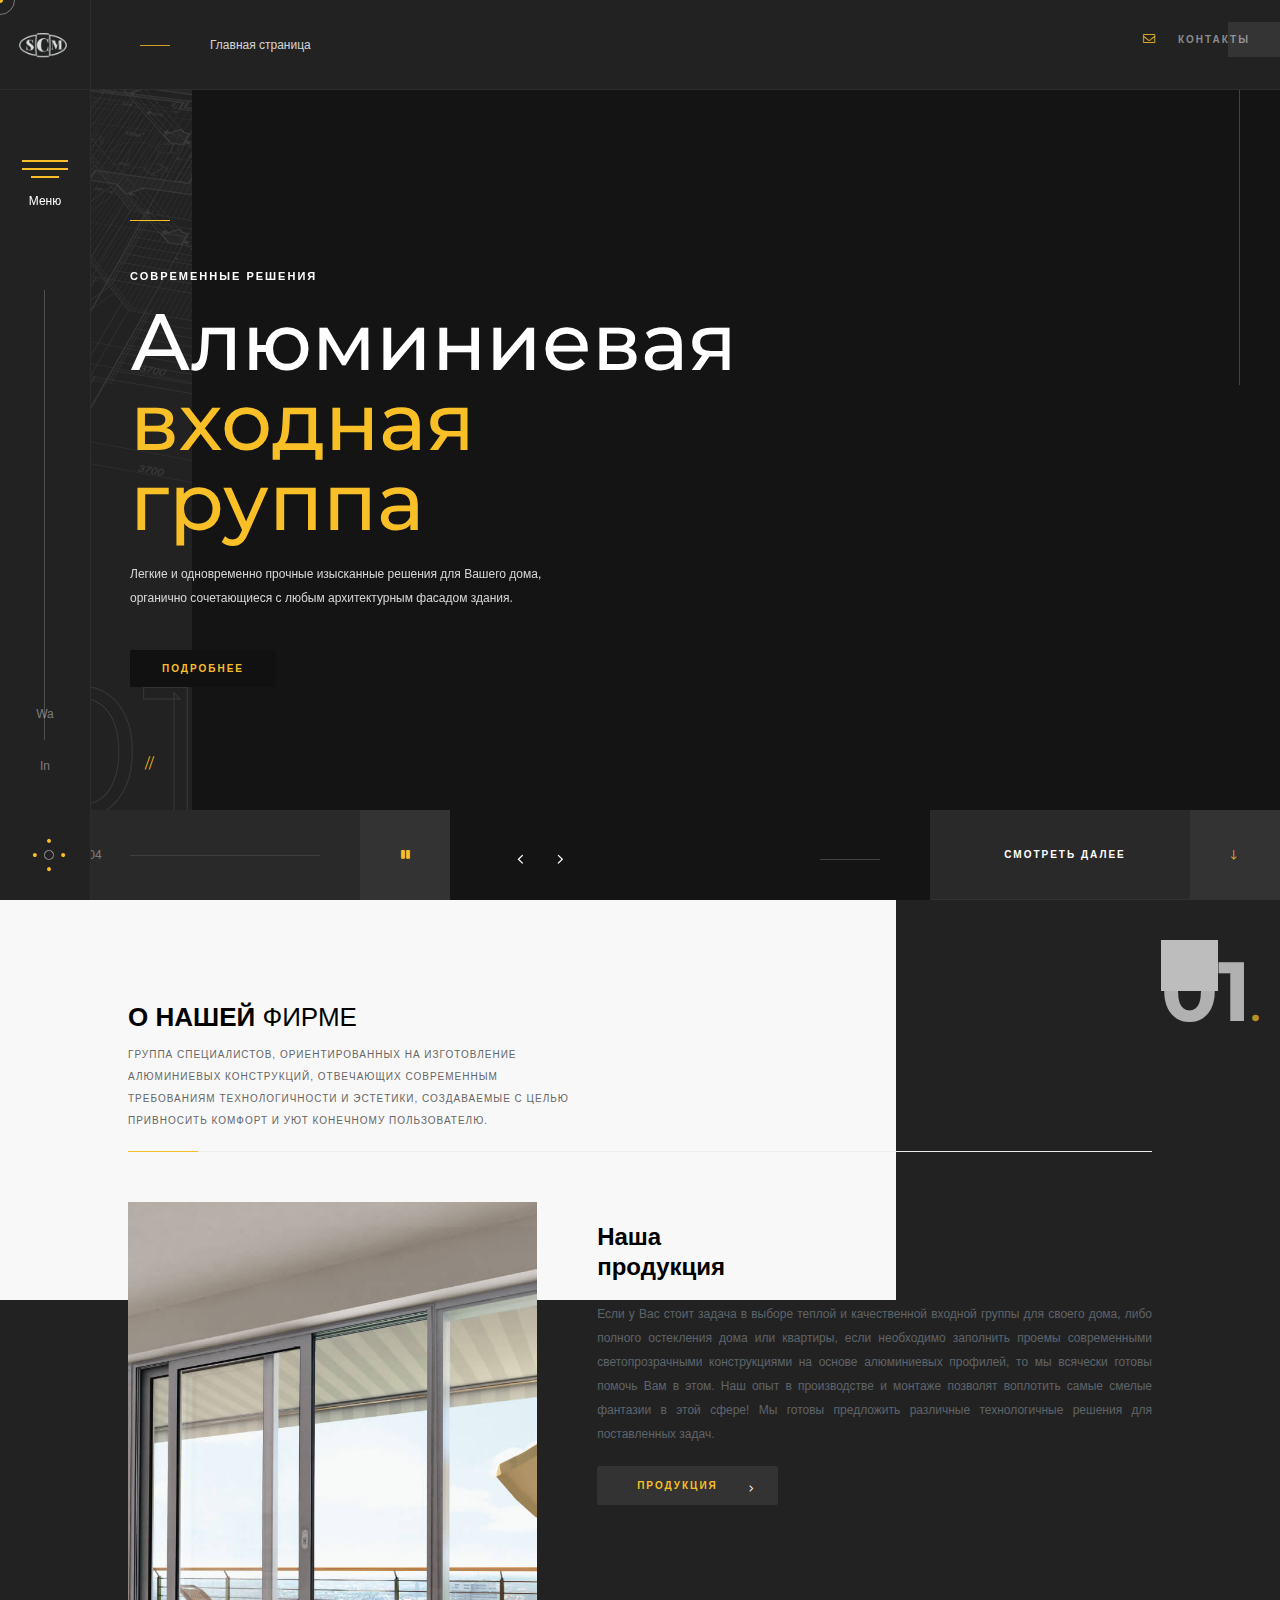
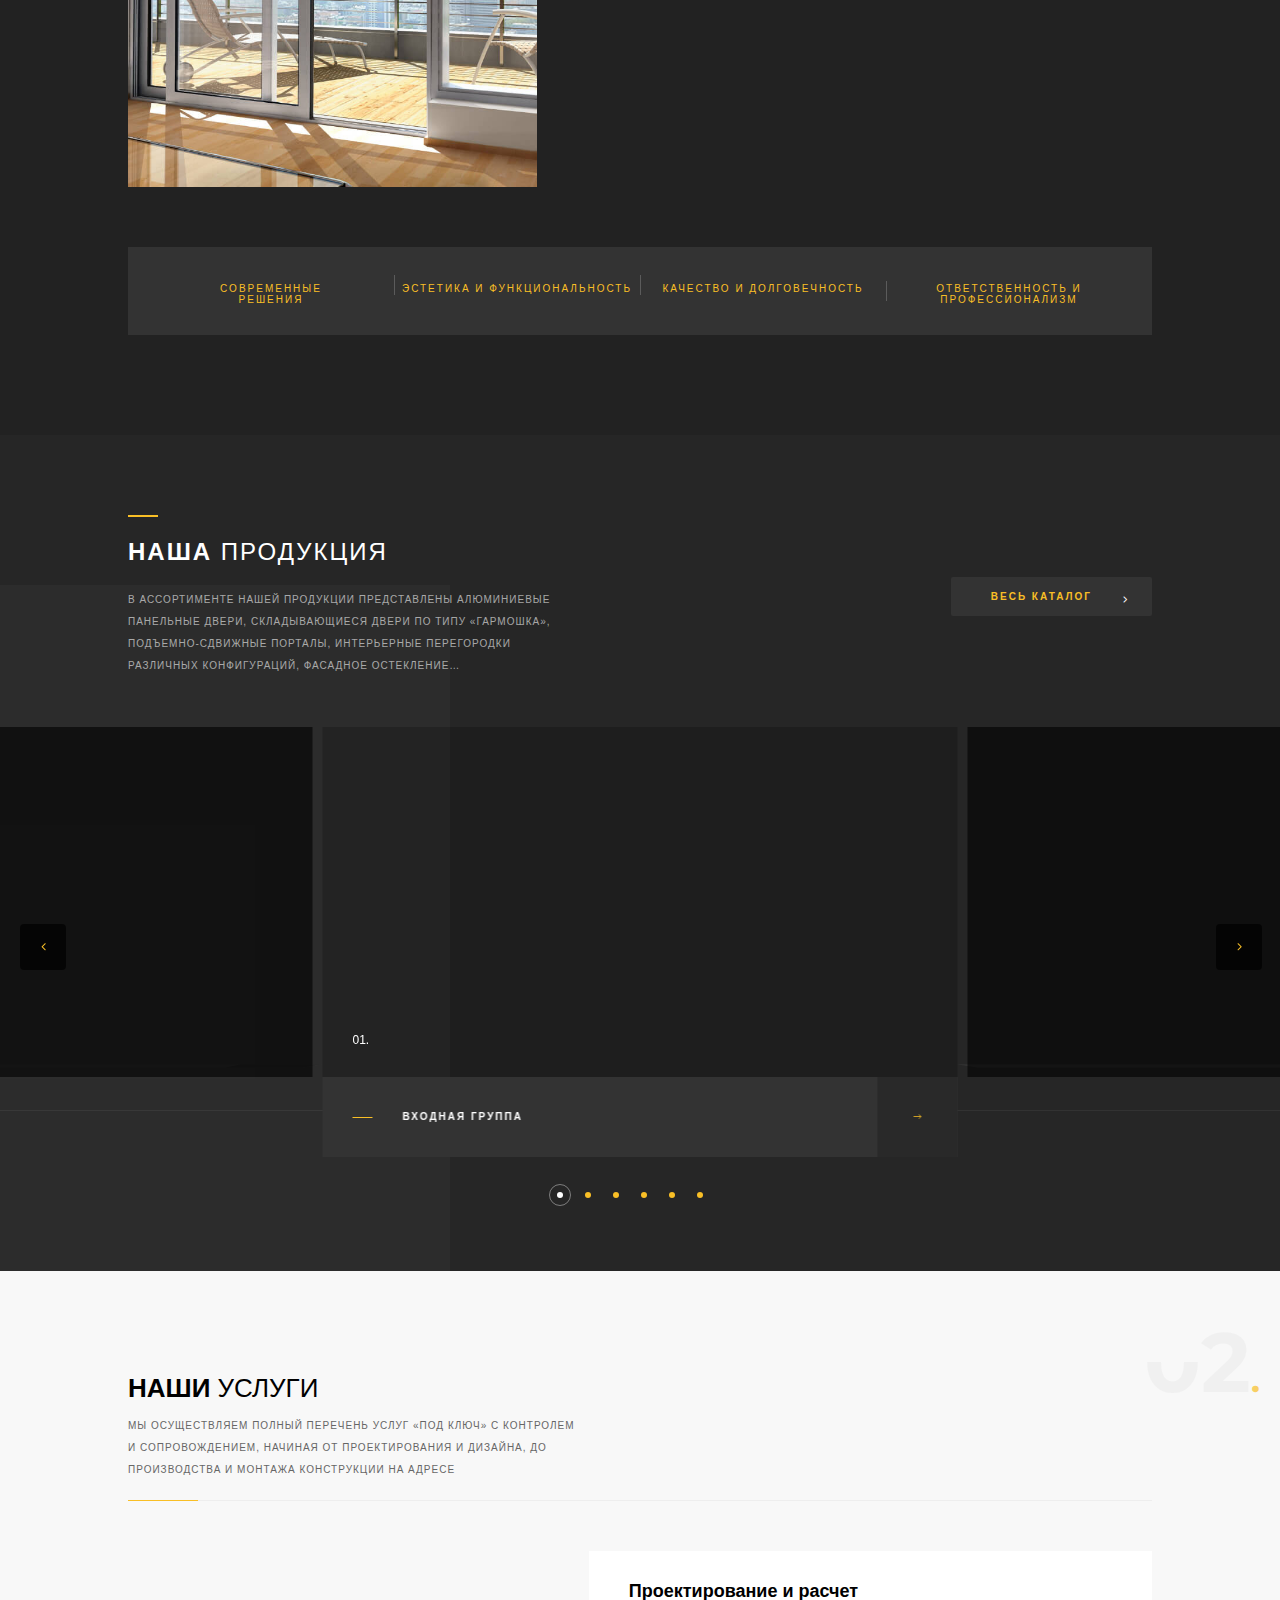
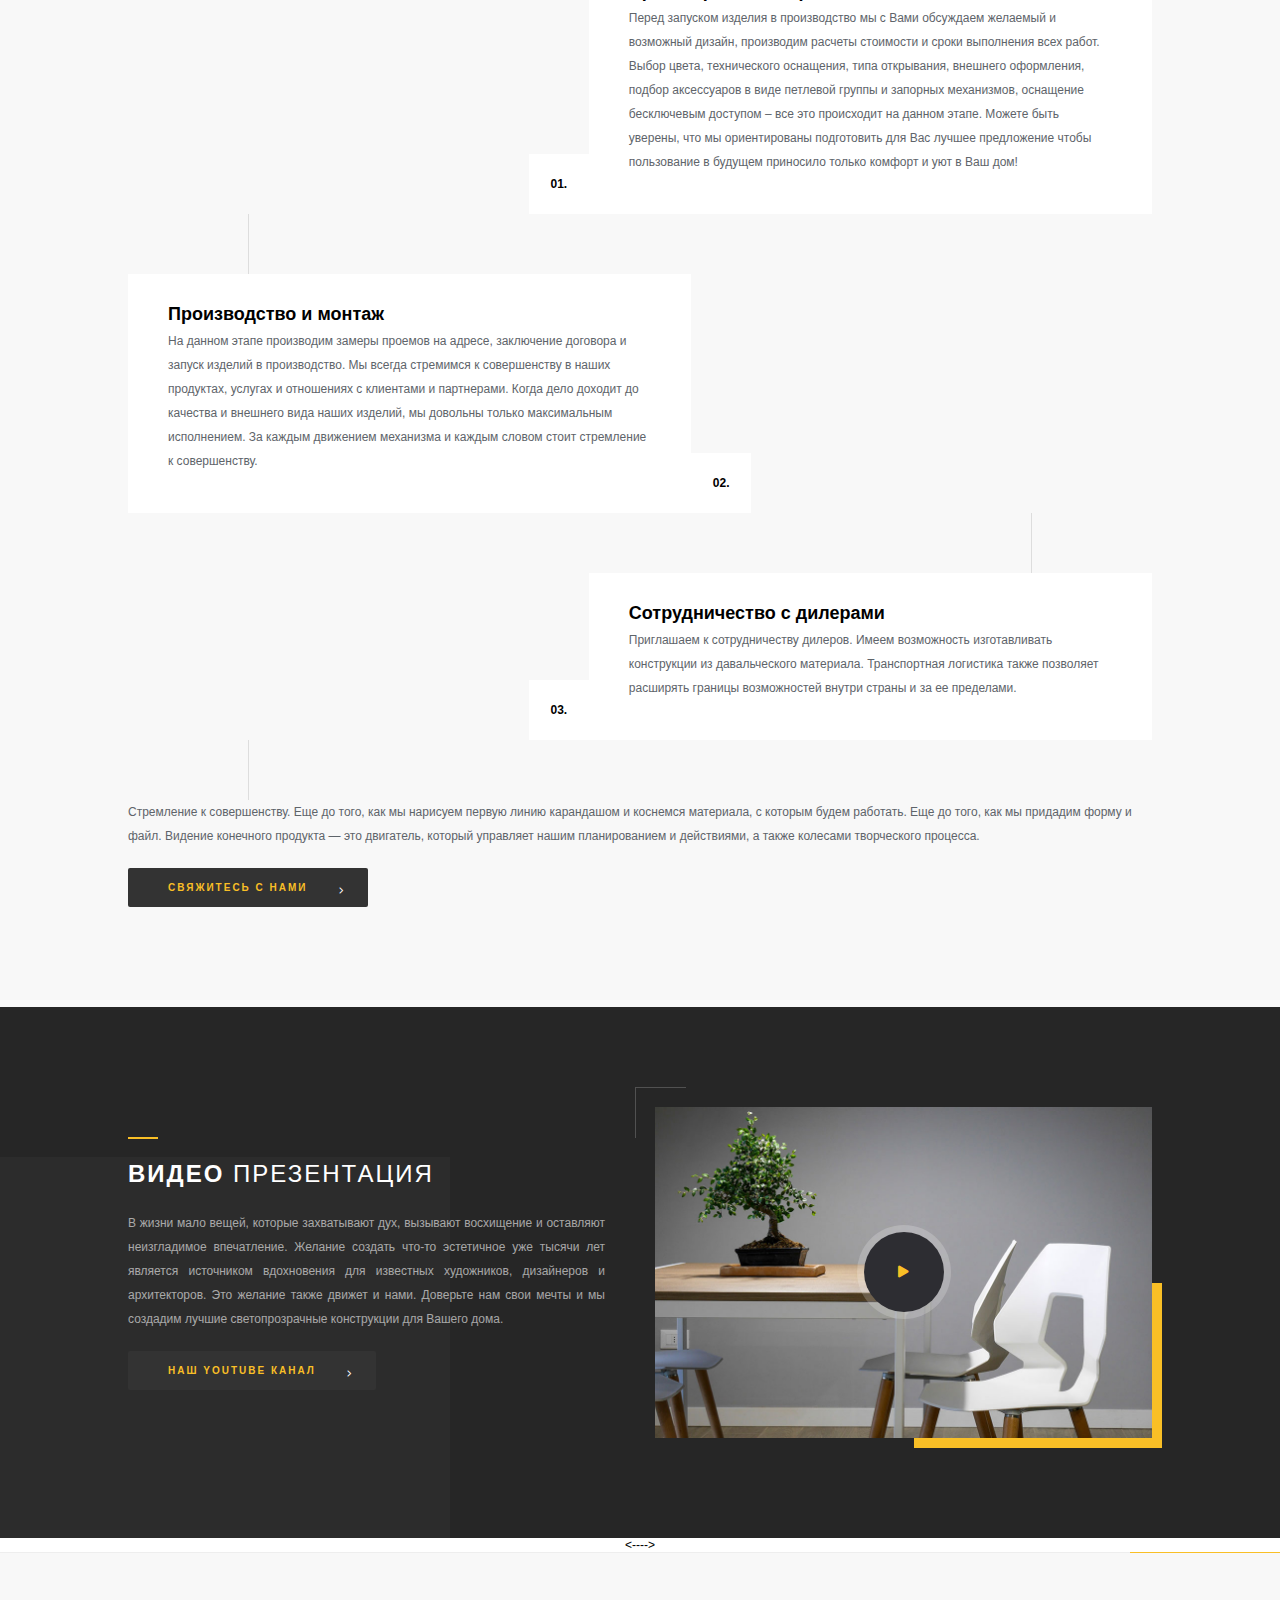
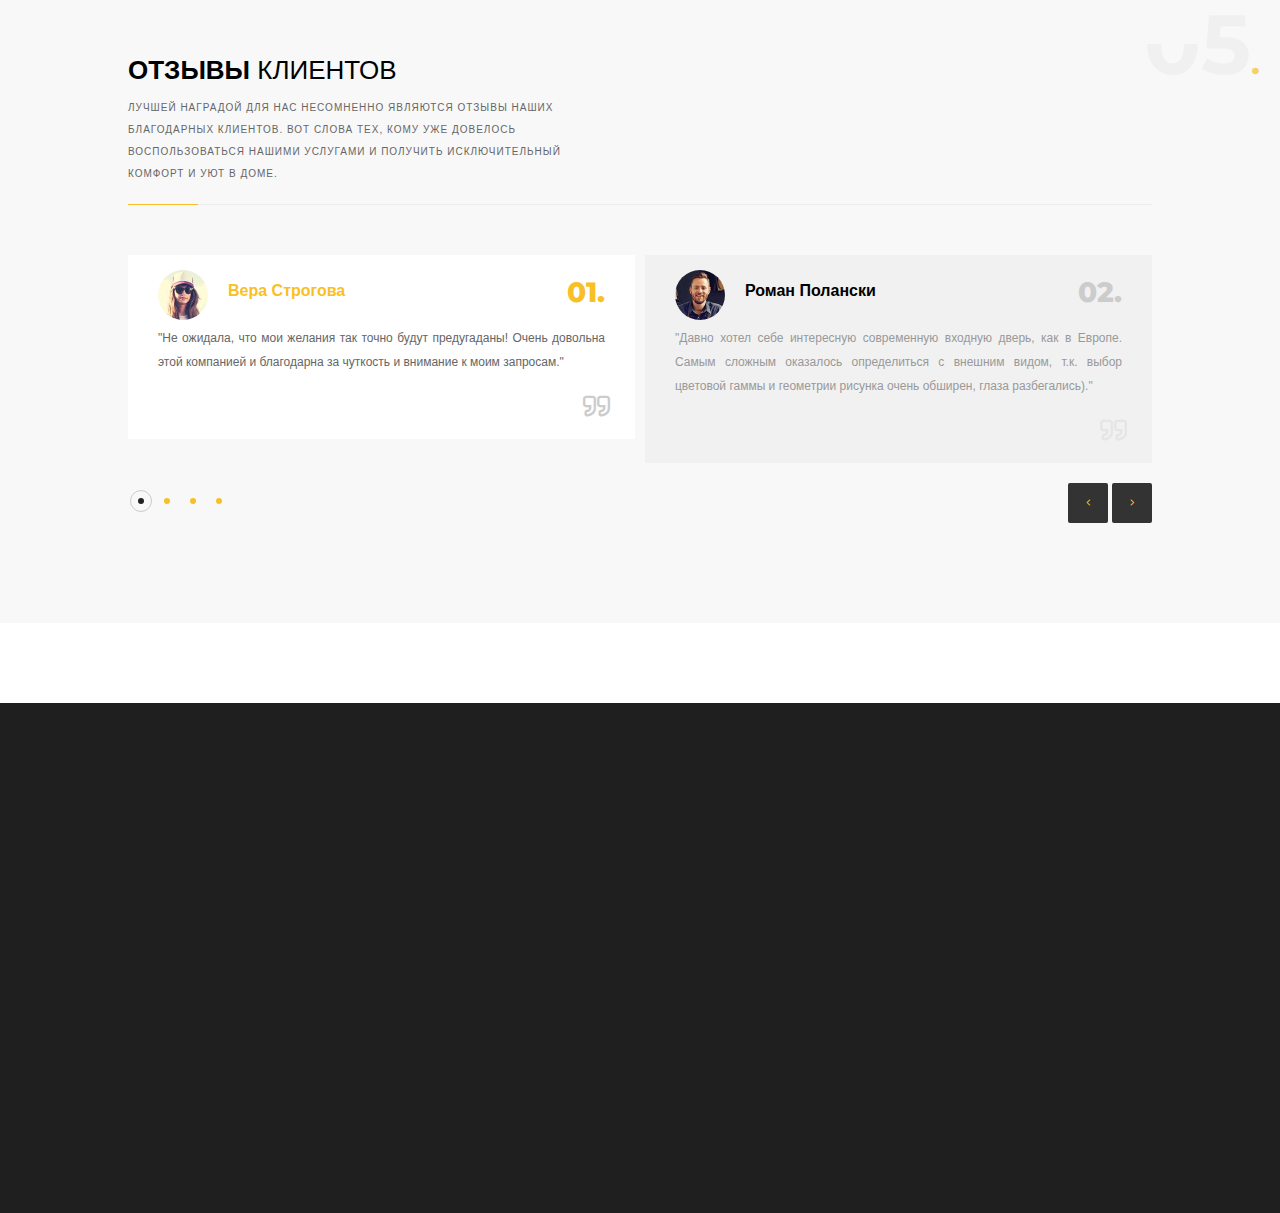
==== commit 8acdedc2: "upd" ====
--- a/index copy.html
+++ b/index copy.html
@@ -1,71 +1,76 @@
 <!DOCTYPE HTML>
 <html lang="ru">
-  <head>
+
+<head>
     <meta charset="UTF-8">
-        <title>Производитель аллюминиевых конструкций</title>
-        <meta name="viewport" content="width=device-width, initial-scale=1.0, minimum-scale=1.0, maximum-scale=1.0, user-scalable=no">
-        <meta name="robots" content="index, follow">
-        <meta name="keywords" content>
-        <meta name="description" content>
-        <link rel="shortcut icon" href="favicon.ico">
-        <link type="text/css" rel="stylesheet" href="css/plugins.css">
-        <link type="text/css" rel="stylesheet" href="css/style.css">
-        <link type="text/css" rel="stylesheet" href="css/color.css">  </head>
-  <body>
+    <title>Производитель аллюминиевых конструкций</title>
+    <meta name="viewport"
+        content="width=device-width, initial-scale=1.0, minimum-scale=1.0, maximum-scale=1.0, user-scalable=no">
+    <meta name="robots" content="index, follow">
+    <meta name="keywords" content>
+    <meta name="description" content>
+    <link rel="shortcut icon" href="favicon.ico">
+    <link type="text/css" rel="stylesheet" href="css/plugins.css">
+    <link type="text/css" rel="stylesheet" href="css/style.css">
+    <link type="text/css" rel="stylesheet" href="css/color.css">
+</head>
+
+<body>
     <!--<div class="loader-wrap">
       <div class="spinner">
         <div class="double-bounce1"></div>
         <div class="double-bounce2"></div>
       </div>
-    </div>-->    
+    </div>-->
     <div id="main">
         <header class="main-header">
-                    <a href="/" class="logo-holder ajax"><img src="images/logo.png" alt></a>
-                    <!-- nav-button-wrap-->
-                    <div class="nav-button but-hol">
-                        <span class="nos"></span>
-                        <span class="ncs"></span>
-                        <span class="nbs"></span>
-                        <div class="menu-button-text">Меню</div>
-                    </div>
-                    <!-- nav-button-wrap end-->	 			
-                    <div class="progress-bar-wrap">
-                        <div class="progress-bar color-bg"></div>
-                    </div>
-                    <div class="header_social ">
-                        <ul>
-                            <li><a href="https://wa.me/79111112101" target="_blank">Wa</a></li>
-                            <li><a href="https://instagram.com/@alustars.ru" target="_blank">In</a></li>
-                        </ul>
-                    </div>
-                    <div class="folio-btn">
-                        <div class="folio-btn-item"></div>
-                        <span class="folio-btn-tooltip ">Заявка</span>
-                    </div>
+            <a href="/" class="logo-holder ajax"><img src="images/logo.png" alt></a>
+            <!-- nav-button-wrap-->
+            <div class="nav-button but-hol">
+                <span class="nos"></span>
+                <span class="ncs"></span>
+                <span class="nbs"></span>
+                <div class="menu-button-text">Меню</div>
+            </div>
+            <!-- nav-button-wrap end-->
+            <div class="progress-bar-wrap">
+                <div class="progress-bar color-bg"></div>
+            </div>
+            <div class="header_social ">
+                <ul>
+                    <li><a href="https://wa.me/79111112101" target="_blank">Wa</a></li>
+                    <li><a href="https://instagram.com/@alustars.ru" target="_blank">In</a></li>
+                </ul>
+            </div>
+            <div class="folio-btn">
+                <div class="folio-btn-item"></div>
+                <span class="folio-btn-tooltip ">Заявка</span>
+            </div>
         </header>
         <div class="top-header top-header-half">
             <div class="page-subtitle">
                 <span></span>
             </div>
-            <a href="contact.php" class="single-page-fixed-row-link ajax"><i class="fal fa-envelope"></i> <span>Контакты</span></a>			
-        </div>      
+            <a href="contact.php" class="single-page-fixed-row-link ajax"><i class="fal fa-envelope"></i>
+                <span>Контакты</span></a>
+        </div>
         <div id="wrapper">
-        <div class="content-holder" data-pagetitle="Главная страница">
-        <div class="nav-holder but-hol">
-                        <div class="nav-scroll-bar-wrap fl-wrap">
-                            <a href="index.html" class="ajax logo_menu"><img src="images/logo.png" alt></a>
-                            <div class="nav-container fl-wrap">
-                                <!-- nav -->
-                                <nav class="nav-inner" id="menu">
-                                    <ul>
-                                      <li><a href="/" class="ajax">Главная</a></li>
-                                      <li><a href="#">Продукция</a>
+            <div class="content-holder" data-pagetitle="Главная страница">
+                <div class="nav-holder but-hol">
+                    <div class="nav-scroll-bar-wrap fl-wrap">
+                        <a href="index.html" class="ajax logo_menu"><img src="images/logo.png" alt></a>
+                        <div class="nav-container fl-wrap">
+                            <!-- nav -->
+                            <nav class="nav-inner" id="menu">
+                                <ul>
+                                    <li><a href="/" class="ajax">Главная</a></li>
+                                    <li><a href="#">Продукция</a>
                                         <ul>
-                                          <li><a href="vhodnie-dveri.php" class="ajax">Входные двери</a></li>
-                                          <li><a href="garmoshka.php" class="ajax">Гармошки</a></li>
-                                          <li><a href="portali.php" class="ajax">Порталы</a></li>
-                                          <li><a href="peregorodki.php" class="ajax">Перегородки</a></li>
-                                          <!--<li><a href="#">Подменю</a>
+                                            <li><a href="vhodnie-dveri.php" class="ajax">Входные двери</a></li>
+                                            <li><a href="garmoshka.php" class="ajax">Гармошки</a></li>
+                                            <li><a href="portali.php" class="ajax">Порталы</a></li>
+                                            <li><a href="peregorodki.php" class="ajax">Перегородки</a></li>
+                                            <!--<li><a href="#">Подменю</a>
                                             <ul>
                                               <li><a href="#" class="ajax">Меню</a></li>
                                               <li><a href="#" class="ajax">Меню</a></li>
@@ -74,636 +79,760 @@
                                             </ul>
                                           </li>-->
                                         </ul>
-                                      </li>
-                                      <li><a href="#" class="ajax">Партнеры</a></li>
-                                      <li><a href="contact.php" class="ajax">Контакты</a></li>
-                                    </ul>
-                                </nav>
-                                <!-- nav end-->
+                                    </li>
+                                    <li><a href="#" class="ajax">Партнеры</a></li>
+                                    <li><a href="contact.php" class="ajax">Контакты</a></li>
+                                </ul>
+                            </nav>
+                            <!-- nav end-->
+                        </div>
+                    </div>
+                    <!-- nav-title-->
+                    <div class="nav-holder-line"></div>
+                    <div class="nav-title"><span>Меню</span></div>
+                    <!-- nav-title end-->
+                </div>
+                <div class="nav-holder-dec"></div>
+                <div class="nav-overlay"></div>
+                <div class="hero-wrap fl-wrap full-height scroll-con-sec" id="sec0">
+                    <div class="fs-slider-wrap fs-slider-det full-height fl-wrap">
+                        <div class="fs-slider lightgallery full-height fl-wrap" data-mousecontrol2="false">
+                            <div class="swiper-container  ">
+                                <div class="swiper-wrapper">
+                                    <div class="swiper-slide">
+                                        <div class="fs-slider-item fl-wrap">
+                                            <div class="fs-slider_align_title">
+                                                <div class="hhw_header">Современные решения</div>
+                                                <h2><a href="vhodnie-dveri.php"
+                                                        class="custom-scroll-link">Алюминиевая<br> <span>входная
+                                                            группа</span></a></h2>
+                                                <p>Легкие и одновременно прочные изысканные решения для Вашего дома,
+                                                    органично сочетающиеся с любым архитектурным фасадом здания.</p>
+                                                <div class="clearfix"></div>
+                                                <a href="vhodnie-dveri.php"
+                                                    class="hero_btn custom-scroll-link">Подробнее</a>
+                                            </div>
+                                        </div>
+                                    </div>
+                                    <div class="swiper-slide hov_zoom">
+                                        <div class="fs-slider-item fl-wrap">
+                                            <div class="fs-slider_align_title">
+                                                <div class="hhw_header">Раздвигая пространство</div>
+                                                <h2><a href="garmoshka.php" class="ajax">Складные <br>
+                                                        <span>порталы</span></a></h2>
+                                                <p>Складные системы алюминиевых дверей типа «гармошка» - отличное
+                                                    решение для остекления проемов большой длины, таких как террасы и
+                                                    зимние сады. Конструкция позволяет значительно увеличить обзорность
+                                                    и освещенность помещения.</p>
+                                                <div class="clearfix"></div>
+                                                <a href="garmoshka.php" class="hero_btn ajax">Подробнее</a>
+                                            </div>
+                                        </div>
+                                    </div>
+                                    <div class="swiper-slide hov_zoom">
+                                        <div class="fs-slider-item fl-wrap">
+                                            <div class="fs-slider_align_title">
+                                                <div class="hhw_header">Красота и простор</div>
+                                                <h2><a href="portali.php" class="ajax">Порталы
+                                                        <br><span>подъемно-сдвижные</span></a></h2>
+                                                <p>Подъемно-сдвижные порталы – это современные, востребованные
+                                                    дизайнерами, конструкции, которые позволяют с легкостью объединять
+                                                    пространство внутреннего помещения с уличной зоной.</p>
+                                                <div class="clearfix"></div>
+                                                <a href="portali.php" class="hero_btn ajax">Подробнее</a>
+                                            </div>
+                                        </div>
+                                    </div>
+                                    <div class="swiper-slide hov_zoom">
+                                        <div class="fs-slider-item fl-wrap">
+                                            <div class="fs-slider_align_title">
+                                                <div class="hhw_header">Разделяя пространство</div>
+                                                <h2><a href="peregorodki.php" class="ajax">Перегородки
+                                                        <br><span>Офисные</span></a></h2>
+                                                <p>Интерьерные и офисные перегородки различных конфигураций и исполнений
+                                                    для решения самых разнообразных задач – будь то оформление офисного
+                                                    пространства или деление жилой зоны в квартире или загородном доме.
+                                                </p>
+                                                <div class="clearfix"></div>
+                                                <a href="peregorodki.php" class="hero_btn ajax">Подробнее</a>
+                                            </div>
+                                        </div>
+                                    </div>
+                                </div>
                             </div>
                         </div>
-                        <!-- nav-title-->
-                        <div class="nav-holder-line"></div>
-                        <div class="nav-title"><span>Меню</span></div>
-                        <!-- nav-title end-->
+                        <div class="hero-slider-img hidden-item">
+                            <div class="swiper-container">
+                                <div class="swiper-wrapper">
+                                    <div class="swiper-slide">
+                                        <div class="bg" data-bg="images/bg/01.jpg" data-swiper-parallax="20%"></div>
+                                        <div class="overlay"></div>
+                                    </div>
+                                    <div class="swiper-slide">
+                                        <div class="bg" data-bg="images/bg/02.jpg" data-swiper-parallax="20%"></div>
+                                        <div class="overlay"></div>
+                                    </div>
+                                    <div class="swiper-slide">
+                                        <div class="bg" data-bg="images/bg/03.jpg" data-swiper-parallax="20%"></div>
+                                        <div class="overlay"></div>
+                                    </div>
+                                    <div class="swiper-slide">
+                                        <div class="bg" data-bg="images/bg/04.jpg" data-swiper-parallax="20%"></div>
+                                        <div class="overlay"></div>
+                                    </div>
+                                </div>
+                            </div>
+                        </div>
                     </div>
-                    <div class="nav-holder-dec"></div>
-                    <div class="nav-overlay"></div>        <div class="hero-wrap fl-wrap full-height scroll-con-sec" id="sec0">
-    <div class="fs-slider-wrap fs-slider-det full-height fl-wrap">
-        <div class="fs-slider lightgallery full-height fl-wrap" data-mousecontrol2="false">
-            <div class="swiper-container  ">
-                <div class="swiper-wrapper">
-                    <div class="swiper-slide">
-                        <div class="fs-slider-item fl-wrap">
-                            <div class="fs-slider_align_title">
-                                <div class="hhw_header">Современные решения</div>
-                                <h2><a href="vhodnie-dveri.php" class="custom-scroll-link">Алюминиевая<br> <span>входная группа</span></a></h2>
-                                <p>Легкие и одновременно прочные изысканные решения для Вашего дома, органично сочетающиеся с любым архитектурным фасадом здания.</p>
-                                <div class="clearfix"></div>
-                                <a href="vhodnie-dveri.php" class="hero_btn custom-scroll-link">Подробнее</a>
+                    <div class="hero-dec"> </div>
+                    <div class="fwc-dec fwc-dec_top"></div>
+                    <div class="fwc-dec fwc-dec_right"></div>
+                    <div class="clone-counter">
+                        <div class="current">01</div>
+                    </div>
+                    <div class="hero-slider_details_wrap">
+                        <div class="slide-progress-wrap">
+                            <div class="slide-progress"></div>
+                        </div>
+                        <div class="swiper-counter hs_counter">
+                            <div class="current">01</div>
+                            <div id="total"></div>
+                        </div>
+                        <div class="play-pause_slider2 hsc_pp2 auto_actslider2"><i class="fas fa-play"></i></div>
+                    </div>
+                    <div class="hero-slider-wrap_pagination"></div>
+                    <div class="hero-slider_control-wrap">
+                        <div class="hsc hero-slider-button-prev"><span><i class="fal fa-angle-left"></i></span> </div>
+                        <div class="hsc hero-slider-button-next"><span><i class="fal fa-angle-right"></i></span></div>
+                    </div>
+                    <div class="hero-dec-line"></div>
+                    <a href="#sec1" class="custom-scroll-link start-btn"><span> Смотреть далее </span><i
+                            class="fal fa-long-arrow-down"></i></a>
+                </div>
+                <div class="content">
+                    <div class="fixed-column-wrap init_fx-column fcw_mob-hidden">
+                        <div class="fixed-column-wrap-content">
+                            <div class="fixed-column-wrap_bg">
+                                <div class="bg bg-scroll" data-bg="images/bg/4.jpg"></div>
+                                <div class="overlay"></div>
+                                <div class="column-image-anim"></div>
+                                <div class="hero-scroll-down-notifer  ">
+                                    <div class="scroll-down-wrap ">
+                                        <div class="mousey">
+                                            <div class="scroller"></div>
+                                        </div>
+                                    </div>
+                                </div>
+                                <div class="fixed-column-dec"></div>
                             </div>
+                            <div class="fixed-column-wrap_title">
+                                <h2><span>01. О нас</span></h2>
+                            </div>
+                            <div class="scroll-notifer">Крутите вниз </div>
+                            <div class="fwc-dec fwc-dec_top"></div>
+                            <div class="fwc-dec fwc-dec_right"></div>
+                            <div class="fixed-column-wrap_dec"></div>
                         </div>
                     </div>
-                    <div class="swiper-slide hov_zoom">
-                        <div class="fs-slider-item fl-wrap">
-                            <div class="fs-slider_align_title">
-                                <div class="hhw_header">Раздвигая пространство</div>
-                                <h2><a href="garmoshka.php" class="ajax">Складные <br> <span>порталы</span></a></h2>
-                                <p>Складные системы алюминиевых дверей типа «гармошка» - отличное решение для остекления проемов большой длины, таких как террасы и зимние сады. Конструкция позволяет значительно увеличить обзорность и освещенность помещения.</p>
-                                <div class="clearfix"></div>
-                                <a href="garmoshka.php" class="hero_btn ajax">Подробнее</a>
+                    <div class="column-wrap">
+                        <div class="column-wrap-container white-bg fl-wrap">
+                            <div class="col-wc_dec"></div>
+                            <section id="sec1" class="scroll-con-sec">
+                                <div class="container">
+                                    <div class="section-title fl-wrap">
+                                        <h2>О нашей <strong> Фирме</strong></h2>
+                                        <p>Группа специалистов, ориентированных на изготовление алюминиевых конструкций,
+                                            отвечающих современным требованиям технологичности и эстетики, создаваемые с
+                                            целью привносить комфорт и уют конечному пользователю.</p>
+                                        <div class="sec-title_dec"></div>
+                                    </div>
+                                    <div class="row">
+                                        <div class="col-md-5">
+                                            <div class="about-img fl-wrap">
+                                                <img src="images/about.jpg" class="respimg" alt>
+                                            </div>
+                                        </div>
+                                        <div class="col-md-7">
+                                            <div class="text-block fl-wrap">
+                                                <h4 class="text-block_subtitle">Наша<br> продукция</h4>
+                                                <p>Если у Вас стоит задача в выборе теплой и качественной входной группы
+                                                    для своего дома, либо полного остекления дома или квартиры, если
+                                                    необходимо заполнить проемы современными светопрозрачными
+                                                    конструкциями на основе алюминиевых профилей, то мы всячески готовы
+                                                    помочь Вам в этом. Наш опыт в производстве и монтаже позволят
+                                                    воплотить самые смелые фантазии в этой сфере! Мы готовы предложить
+                                                    различные технологичные решения для поставленных задач.
+                                                </p>
+                                                <a href="#sec2" class="btn float-btn custom-scroll-link">Продукция</a>
+                                            </div>
+                                        </div>
+                                    </div>
+                                    <div class="inline-facts-container   fl-wrap">
+                                        <!-- inline-facts -->
+                                        <div class="inline-facts-wrap">
+                                            <div class="inline-facts">
+                                                <!--<div class="milestone-counter">
+                        <div class="stats animaper">
+                            <div class="num" data-content="0" data-num="145">0</div>
+                        </div>
+                    </div>-->
+                                                <h6>Современные<br> решения</h6>
+                                            </div>
+                                        </div>
+                                        <!-- inline-facts end -->
+                                        <!-- inline-facts  -->
+                                        <div class="inline-facts-wrap">
+                                            <div class="inline-facts">
+                                                <!--<div class="milestone-counter">
+                        <div class="stats animaper">
+                            <div class="num" data-content="0" data-num="357">0</div>
+                        </div>
+                    </div>-->
+                                                <h6>Эстетика и функциональность</h6>
+                                            </div>
+                                        </div>
+                                        <!-- inline-facts end -->
+                                        <!-- inline-facts  -->
+                                        <div class="inline-facts-wrap">
+                                            <div class="inline-facts">
+                                                <!--<div class="milestone-counter">
+                        <div class="stats animaper">
+                            <div class="num" data-content="0" data-num="825">0</div>
+                        </div>
+                    </div>-->
+                                                <h6>Качество и долговечность</h6>
+                                            </div>
+                                        </div>
+                                        <!-- inline-facts end -->
+                                        <!-- inline-facts  -->
+                                        <div class="inline-facts-wrap">
+                                            <div class="inline-facts">
+                                                <!--<div class="milestone-counter">
+                        <div class="stats animaper">
+                            <div class="num" data-content="0" data-num="15">0</div>
+                        </div>
+                    </div>-->
+                                                <h6>Ответственность и профессионализм</h6>
+                                            </div>
+                                        </div>
+                                        <!-- inline-facts end -->
+                                    </div>
+                                </div>
+                                <div class="section-number">
+                                    <span>0</span>1<strong>.</strong>
+                                </div>
+                            </section>
+                            <section class="dark-bg sec-car scroll-con-sec" id="sec2">
+                                <div class="fet_pr-carousel_title fl-wrap">
+                                    <div class="container">
+                                        <div class="row">
+                                            <div class="col-md-8">
+                                                <h2> Наша <strong>Продукция</strong></h2>
+                                                <p>В ассортименте нашей продукции представлены алюминиевые панельные
+                                                    двери, складывающиеся двери по типу «гармошка», подъемно-сдвижные
+                                                    порталы, интерьерные перегородки различных конфигураций, фасадное
+                                                    остекление…</p>
+                                            </div>
+                                            <div class="col-md-4">
+                                                <a href="product.php" class="ajax   fet_pr-carousel_link btn">Весь
+                                                    каталог</a>
+                                            </div>
+                                        </div>
+                                    </div>
+                                </div>
+                                <div class="grid-carousel-wrap fl-wrap">
+                                    <div class="grid-carousel fl-wrap">
+                                        <div class="swiper-container">
+                                            <div class="swiper-wrapper">
+                                                <div class="swiper-slide">
+                                                    <div class="fet_pr-carousel-box">
+                                                        <div class="fet_pr-carousel-box-media fl-wrap">
+                                                            <div class="bg par-elem" data-bg="images/products/01.jpg"
+                                                                data-swiper-parallax="10%"></div>
+                                                            <div class="overlay"></div>
+                                                            <div class="grid-det_num">01.</div>
+                                                        </div>
+                                                        <div class="fet_pr-carousel-box-text fl-wrap">
+                                                            <a href="product.php" class="ajax">Входная группа</a>
+                                                        </div>
+                                                    </div>
+                                                </div>
+                                                <div class="swiper-slide">
+                                                    <div class="fet_pr-carousel-box">
+                                                        <div class="fet_pr-carousel-box-media fl-wrap">
+                                                            <div class="bg par-elem" data-bg="images/products/02.jpg"
+                                                                data-swiper-parallax="10%"></div>
+                                                            <div class="overlay"></div>
+                                                            <div class="grid-det_num">02.</div>
+                                                        </div>
+                                                        <div class="fet_pr-carousel-box-text fl-wrap">
+                                                            <a href="product.php" class="ajax">Фасадное остекление</a>
+                                                        </div>
+                                                    </div>
+                                                </div>
+                                                <div class="swiper-slide">
+                                                    <div class="fet_pr-carousel-box">
+                                                        <div class="fet_pr-carousel-box-media fl-wrap">
+                                                            <div class="bg par-elem" data-bg="images/products/03.jpg"
+                                                                data-swiper-parallax="10%"></div>
+                                                            <div class="overlay"></div>
+                                                            <div class="grid-det_num">03.</div>
+                                                        </div>
+                                                        <div class="fet_pr-carousel-box-text fl-wrap">
+                                                            <a href="product.php" class="ajax">Алюминиевые гармошки</a>
+                                                        </div>
+                                                    </div>
+                                                </div>
+                                                <div class="swiper-slide">
+                                                    <div class="fet_pr-carousel-box">
+                                                        <div class="fet_pr-carousel-box-media fl-wrap">
+                                                            <div class="bg par-elem" data-bg="images/products/04.jpg"
+                                                                data-swiper-parallax="10%"></div>
+                                                            <div class="overlay"></div>
+                                                            <div class="grid-det_num">04.</div>
+                                                        </div>
+                                                        <div class="fet_pr-carousel-box-text fl-wrap">
+                                                            <a href="product.php" class="ajax">Алюминиевые
+                                                                подъемно-сдвижные порталы</a>
+                                                        </div>
+                                                    </div>
+                                                </div>
+                                                <div class="swiper-slide">
+                                                    <div class="fet_pr-carousel-box">
+                                                        <div class="fet_pr-carousel-box-media fl-wrap">
+                                                            <div class="bg par-elem" data-bg="images/products/05.jpg"
+                                                                data-swiper-parallax="10%"></div>
+                                                            <div class="overlay"></div>
+                                                            <div class="grid-det_num">05.</div>
+                                                        </div>
+                                                        <div class="fet_pr-carousel-box-text fl-wrap">
+                                                            <a href="product.php" class="ajax">Алюминиевые офисные
+                                                                перегородки</a>
+                                                        </div>
+                                                    </div>
+                                                </div>
+                                                <div class="swiper-slide">
+                                                    <div class="fet_pr-carousel-box">
+                                                        <div class="fet_pr-carousel-box-media fl-wrap">
+                                                            <div class="bg par-elem" data-bg="images/products/06.jpg"
+                                                                data-swiper-parallax="10%"></div>
+                                                            <div class="overlay"></div>
+                                                            <div class="grid-det_num">06.</div>
+                                                        </div>
+                                                        <div class="fet_pr-carousel-box-text fl-wrap">
+                                                            <a href="product.php" class="ajax">Алюминиевые двери</a>
+                                                        </div>
+                                                    </div>
+                                                </div>
+                                            </div>
+                                        </div>
+                                    </div>
+                                    <div class="grid-carousel_pagination"></div>
+                                    <div class="gc-slider-cont gc-slider-cont-next"><i class="fal fa-angle-right"></i>
+                                    </div>
+                                    <div class="gc-slider-cont gc-slider-cont-prev"><i class="fal fa-angle-left"></i>
+                                    </div>
+                                </div>
+                            </section>
+                            <section class="scroll-con-sec gray-bg" id="sec3">
+                                <div class="container">
+                                    <div class="section-title fl-wrap">
+                                        <h2>Наши <strong> Услуги</strong></h2>
+                                        <p>Мы осуществляем полный перечень услуг «под ключ» с контролем и
+                                            сопровождением, начиная от проектирования и дизайна, до производства и
+                                            монтажа конструкции на адресе</p>
+                                        <div class="sec-title_dec"></div>
+                                    </div>
+                                    <div class="column-wrapper_text fl-wrap">
+                                        <div class="serv-wrap fl-wrap">
+                                            <div class="serv-item">
+                                                <div class="serv-media">
+                                                    <div class="bg " data-bg="images/services/ser1.jpg"></div>
+                                                    <div class="team-info-num">01.</div>
+                                                </div>
+                                                <div class="serv-text">
+                                                    <h4><a href="#" class="ajax">Проектирование и расчет</a></h4>
+                                                    <p>Перед запуском изделия в производство мы с Вами обсуждаем
+                                                        желаемый и возможный дизайн, производим расчеты стоимости и
+                                                        сроки выполнения всех работ. Выбор цвета, технического
+                                                        оснащения, типа открывания, внешнего оформления, подбор
+                                                        аксессуаров в виде петлевой группы и запорных механизмов,
+                                                        оснащение бесключевым доступом – все это происходит на данном
+                                                        этапе. Можете быть уверены, что мы ориентированы подготовить для
+                                                        Вас лучшее предложение чтобы пользование в будущем приносило
+                                                        только комфорт и уют в Ваш дом!</p>
+                                                </div>
+                                            </div>
+                                            <div class="serv-item serv-item-right">
+                                                <div class="serv-media">
+                                                    <div class="bg " data-bg="images/services/1.jpg"></div>
+                                                    <div class="team-info-num">02.</div>
+                                                </div>
+                                                <div class="serv-text">
+                                                    <h4><a href="services-single.html" class="ajax">Производство и
+                                                            монтаж</a></h4>
+                                                    <p>На данном этапе производим замеры проемов на адресе, заключение
+                                                        договора и запуск изделий в производство. Мы всегда стремимся к
+                                                        совершенству в наших продуктах, услугах и отношениях с клиентами
+                                                        и партнерами. Когда дело доходит до качества и внешнего вида
+                                                        наших изделий, мы довольны только максимальным исполнением. За
+                                                        каждым движением механизма и каждым словом стоит стремление к
+                                                        совершенству.</p>
+                                                </div>
+                                            </div>
+                                            <div class="serv-item">
+                                                <div class="serv-media">
+                                                    <div class="bg " data-bg="images/services/2.jpg"></div>
+                                                    <div class="team-info-num">03.</div>
+                                                </div>
+                                                <div class="serv-text">
+                                                    <h4><a href="#" class="ajax">Сотрудничество с дилерами</a></h4>
+                                                    <p>Приглашаем к сотрудничеству дилеров. Имеем возможность
+                                                        изготавливать конструкции из давальческого материала.
+                                                        Транспортная логистика также позволяет расширять границы
+                                                        возможностей внутри страны и за ее пределами.</p>
+                                                </div>
+                                            </div>
+
+                                        </div>
+                                        <p>Стремление к совершенству. Еще до того, как мы нарисуем первую линию
+                                            карандашом и коснемся материала, с которым будем работать. Еще до того, как
+                                            мы придадим форму и файл. Видение конечного продукта — это двигатель,
+                                            который управляет нашим планированием и действиями, а также колесами
+                                            творческого процесса.</p>
+                                        <a href="contact.php" class="btn float-btn ajax  "><span>Свяжитесь с
+                                                нами</span></a>
+                                    </div>
+                                </div>
+                                <div class="section-number"> <span>0</span>2<strong>.</strong></div>
+                            </section>
+                            <section class="dark-bg sec-car scroll-con-sec">
+                                <div class="container">
+                                    <div class="row">
+                                        <div class="col-md-6">
+                                            <div class="video-promo-text fl-wrap mar-top">
+                                                <h3>Видео <strong>Презентация</strong></h3>
+                                                <p>В жизни мало вещей, которые захватывают дух, вызывают восхищение и
+                                                    оставляют неизгладимое впечатление. Желание создать что-то
+                                                    эстетичное уже тысячи лет является источником вдохновения для
+                                                    известных художников, дизайнеров и архитекторов. Это желание также
+                                                    движет и нами. Доверьте нам свои мечты и мы создадим лучшие
+                                                    светопрозрачные конструкции для Вашего дома.</p>
+                                                <a href="#" class="btn float-btn   "><span>Наш Youtube канал</span></a>
+                                            </div>
+                                        </div>
+                                        <div class="col-md-6">
+                                            <div class="video-box dec-img fl-wrap">
+                                                <img src="images/18.jpg" alt class="respimg">
+                                                <a class="video-box-btn image-popup"
+                                                    href="https://vimeo.com/34741214"><i class="fas fa-play"></i></a>
+                                            </div>
+                                        </div>
+                                    </div>
+                                </div>
+                            </section>
+                            <--<!--<section class="scroll-con-sec" id="sec4">
+                                <div class="container">
+                                    <div class="section-title fl-wrap">
+                                        <h2>Наши <strong>Работы</strong></h2>
+                                        <p>Здесь Вы можете ознакомиться с частью выполненных нами работ.</p>
+                                        <div class="sec-title_dec"></div>
+                                    </div>
+                                    <div class="row">
+                                        <div class="col-md-6">
+                                            <div class="team-box">
+                                                <div class="team-photo">
+                                                    <div class="overlay"></div>
+                                                    <img src="images/1_1.jpg" alt class="respimg">
+                                                    <ul class="team-social">
+                                                        <li><a href="#" target="_blank">Fb</a></li>
+                                                        <li><a href="#" target="_blank">In</a></li>
+                                                        <li><a href="#" target="_blank">Tw</a></li>
+                                                        <li><a href="#" target="_blank">Vk</a></li>
+                                                    </ul>
+                                                    <div class="team-info-num">01.</div>
+                                                </div>
+                                                <div class="team-info">
+                                                    <h3><a href="#" class="ajax">Иван Петров</a></h3>
+                                                    <h4>Директор</h4>
+                                                    <p>Lorem ipsum dolor sit amet, consectetur adipiscing elit, sed do
+                                                        eiusmod tempor incididunt ut labore et dolore magna aliqua. </p>
+                                                </div>
+                                            </div>
+                                        </div>
+                                        <div class="col-md-6">
+                                            <div class="team-box">
+                                                <div class="team-photo">
+                                                    <div class="overlay"></div>
+                                                    <img src="images/2_1.jpg" alt class="respimg">
+                                                    <ul class="team-social">
+                                                        <li><a href="#" target="_blank">Fb</a></li>
+                                                        <li><a href="#" target="_blank">In</a></li>
+                                                        <li><a href="#" target="_blank">Tw</a></li>
+                                                        <li><a href="#" target="_blank">Vk</a></li>
+                                                    </ul>
+                                                    <div class="team-info-num">02.</div>
+                                                </div>
+                                                <div class="team-info">
+                                                    <h3><a href="#" class="ajax">Лиза Иванова</a></h3>
+                                                    <h4>Архитектор</h4>
+                                                    <p>Lorem ipsum dolor sit amet, consectetur adipiscing elit, sed do
+                                                        eiusmod tempor incididunt ut labore et dolore magna aliqua. </p>
+                                                </div>
+                                            </div>
+                                        </div>
+                                        <div class="col-md-6">
+                                            <div class="team-box">
+                                                <div class="team-photo">
+                                                    <div class="overlay"></div>
+                                                    <img src="images/4_1.jpg" alt class="respimg">
+                                                    <ul class="team-social">
+                                                        <li><a href="#" target="_blank">Fb</a></li>
+                                                        <li><a href="#" target="_blank">In</a></li>
+                                                        <li><a href="#" target="_blank">Tw</a></li>
+                                                        <li><a href="#" target="_blank">Vk</a></li>
+                                                    </ul>
+                                                    <div class="team-info-num">03.</div>
+                                                </div>
+                                                <div class="team-info">
+                                                    <h3><a href="#" class="ajax">Ольга Николаева</a></h3>
+                                                    <h4>Дизайнер</h4>
+                                                    <p>Lorem ipsum dolor sit amet, consectetur adipiscing elit, sed do
+                                                        eiusmod tempor incididunt ut labore et dolore magna aliqua. </p>
+                                                </div>
+                                            </div>
+                                        </div>
+                                        <div class="col-md-6">
+                                            <div class="team-box">
+                                                <div class="team-photo">
+                                                    <div class="overlay"></div>
+                                                    <img src="images/3_1.jpg" alt class="respimg">
+                                                    <ul class="team-social">
+                                                        <li><a href="#" target="_blank">Fb</a></li>
+                                                        <li><a href="#" target="_blank">In</a></li>
+                                                        <li><a href="#" target="_blank">Tw</a></li>
+                                                        <li><a href="#" target="_blank">Vk</a></li>
+                                                    </ul>
+                                                    <div class="team-info-num">03.</div>
+                                                </div>
+                                                <div class="team-info">
+                                                    <h3><a href="#" class="ajax">Семен Рогов</a></h3>
+                                                    <h4>Уборщик</h4>
+                                                    <p>Lorem ipsum dolor sit amet, consectetur adipiscing elit, sed do
+                                                        eiusmod tempor incididunt ut labore et dolore magna aliqua. </p>
+                                                </div>
+                                            </div>
+                                        </div>
+                                    </div>
+                                </div>
+                                <div class="section-number"> <span>0</span>4<strong>.</strong></div>
+                                -->-->
+                                <div class="section-separator fl-wrap"><span></span></div>
+                                <section class="scroll-con-sec gray-bg " id="sec5">
+                                    <div class="container">
+                                        <div class="section-title fl-wrap">
+                                            <h2>Отзывы <strong> Клиентов</strong></h2>
+                                            <p>Лучшей наградой для нас несомненно являются отзывы наших благодарных
+                                                клиентов. Вот слова тех, кому уже довелось воспользоваться нашими
+                                                услугами и получить исключительный комфорт и уют в доме.</p>
+                                            <div class="sec-title_dec"></div>
+                                        </div>
+                                        <div class="testimonilas-carousel-wrap fl-wrap">
+                                            <div class="testimonilas-carousel">
+                                                <div class="swiper-container">
+                                                    <div class="swiper-wrapper">
+                                                        <div class="swiper-slide">
+                                                            <div class="testi-item fl-wrap">
+                                                                <div class="testi-avatar"><img src="images/1.jpg" alt>
+                                                                </div>
+                                                                <div class="testimonilas-text fl-wrap">
+                                                                    <h3>Вера Строгова</h3>
+                                                                    <p>"Не ожидала, что мои желания так точно будут
+                                                                        предугаданы! Очень довольна этой компанией и
+                                                                        благодарна за чуткость и внимание к моим
+                                                                        запросам."</p>
+                                                                    <span class="testi-number">01.</span>
+                                                                </div>
+                                                            </div>
+                                                        </div>
+                                                        <div class="swiper-slide">
+                                                            <div class="testi-item fl-wrap">
+                                                                <div class="testi-avatar"><img src="images/2.jpg" alt>
+                                                                </div>
+                                                                <div class="testimonilas-text fl-wrap">
+                                                                    <h3>Роман Полански</h3>
+                                                                    <p>"Давно хотел себе интересную современную входную
+                                                                        дверь, как в Европе. Самым сложным оказалось
+                                                                        определиться с внешним видом, т.к. выбор
+                                                                        цветовой гаммы и геометрии рисунка очень
+                                                                        обширен, глаза разбегались)."</p>
+                                                                    <span class="testi-number">02.</span>
+                                                                </div>
+                                                            </div>
+                                                        </div>
+                                                        <div class="swiper-slide">
+                                                            <div class="testi-item fl-wrap">
+                                                                <div class="testi-avatar"><img src="images/3.jpg" alt>
+                                                                </div>
+                                                                <div class="testimonilas-text fl-wrap">
+                                                                    <h3>Лера Усанова</h3>
+                                                                    <p>"Я как дизайнер в восторге от возможностей
+                                                                        компании сделать окна и двери как можно выше,
+                                                                        использовать всю высоту проемов, без лишних
+                                                                        горизонтальных линий-отсечек."</p>
+                                                                    <span class="testi-number">03.</span>
+                                                                </div>
+                                                            </div>
+                                                        </div>
+                                                        <div class="swiper-slide">
+                                                            <div class="testi-item fl-wrap">
+                                                                <div class="testi-avatar"><img src="images/4.jpg" alt>
+                                                                </div>
+                                                                <div class="testimonilas-text fl-wrap">
+                                                                    <h3>Алефтина Кожемяка</h3>
+                                                                    <p>"Так приятно подходить к своему дому и любоваться
+                                                                        его законченным внешним видом! Впечатление
+                                                                        незабываемое! Спасибо ребятам за реализацию
+                                                                        задач по проекту! Удачи в развитии!"</p>
+                                                                    <span class="testi-number">04.</span>
+                                                                </div>
+                                                            </div>
+                                                        </div>
+                                                    </div>
+                                                </div>
+                                            </div>
+                                            <div class="tc-pagination"></div>
+                                            <div class="tc-button_wrap">
+                                                <div class="tc-button tc-button-prev"><i class="fal fa-angle-left"></i>
+                                                </div>
+                                                <div class="tc-button tc-button-next"><i class="fal fa-angle-right"></i>
+                                                </div>
+                                            </div>
+                                        </div>
+                                    </div>
+                                    <div class="section-number"> <span>0</span>5<strong>.</strong></div>
+                                </section>
+                            </--<!--<section>
+                        </div>
+                        <div class="scroll-fixed-column-content stf-con_mob-hidden fl-wrap">
+                            <div class="container">
+                                <div class="page-scroll-nav fl-wrap">
+                                    <nav class="scroll-init color2-bg">
+                                        <ul class="no-list-style">
+                                            <li><a class="scroll-link fbgs actscr-link" href="#sec1"
+                                                    data-bgscr="images/bg/long/5.jpg" data-bgtex="01. О нас"><span>О
+                                                        нас</span></a></li>
+                                            <li><a class="scroll-link fbgs" href="#sec2"
+                                                    data-bgscr="images/bg/long/6.jpg"
+                                                    data-bgtex="02. ц"><span>Продукция</span></a></li>
+                                            <li><a class="scroll-link fbgs" href="#sec3"
+                                                    data-bgscr="images/bg/long/7.jpg"
+                                                    data-bgtex="03. Услуги"><span>Услуги</span></a></li>
+                                            <li><a class="scroll-link fbgs" href="#sec4"
+                                                    data-bgscr="images/bg/long/8.jpg"
+                                                    data-bgtex="04. Команда"><span>Команда</span></a></li>
+                                            <li><a class="scroll-link fbgs" href="#sec5"
+                                                    data-bgscr="images/bg/long/1.jpg"
+                                                    data-bgtex="05. Отзывы"><span>Отзывы</span></a></li>
+                                        </ul>
+                                    </nav>
+                                </div>
                             </div>
+                            <div class="arrowpagenav"></div>
                         </div>
                     </div>
-                    <div class="swiper-slide hov_zoom">
-                        <div class="fs-slider-item fl-wrap">
-                            <div class="fs-slider_align_title">
-                                <div class="hhw_header">Красота и простор</div>
-                                <h2><a href="portali.php" class="ajax">Порталы <br><span>подъемно-сдвижные</span></a></h2>
-                                <p>Подъемно-сдвижные порталы – это современные, востребованные дизайнерами, конструкции, которые позволяют с легкостью объединять пространство внутреннего помещения с уличной зоной.</p>
-                                <div class="clearfix"></div>
-                                <a href="portali.php" class="hero_btn ajax">Подробнее</a>
+                    <div class="limit-box fl-wrap"></div>
+                </div>
+                <div class="height-emulator fl-wrap"></div>
+                <footer class="main-footer">
+                    <div class="container">
+                        <div class="footer-decor">
+                            <canvas id="bg-animation"></canvas>
+                        </div>
+                        <div class="footer-inner fl-wrap">
+                            <div class="row">
+                                <div class="col-md-4">
+                                    <div class="footer-logo">
+                                        <img src="images/logo.png" alt>
+                                    </div>
+                                    <div class="footer_text  footer-box fl-wrap">
+                                        <p>По всем вопросам касательно сотрудничества Вы можете обращаться на
+                                            электронную почту по форме обратной связи, расположенной выше. Мы всегда
+                                            открыты для диалога</p>
+                                    </div>
+                                </div>
+                                <div class="col-md-4">
+                                    <div class="footer-header fl-wrap"><span>01.</span> Контакты</div>
+                                    <div class="footer-contacts footer-box fl-wrap">
+                                        <ul>
+                                            <li><span>Звоните :</span><a href="tel:+79111112101">+7 (911) 111-21-01</a>,
+                                                <a href="tel:+79111635818">+7 (911) 163-58-18</a></li>
+                                            <li><span>Пишите :</span><a
+                                                    href="mailto:sale@alustars.ru">SALE@ALUSTARS.RU</a></li>
+                                            <li><span>Наш адрес :</span><a href="contact.php">Г.ВСЕВОЛОЖСК, ЮЖНОЕ ШОССЕ
+                                                    134, ОФИС 303,2</a></li>
+                                        </ul>
+                                    </div>
+                                    <a href="javascript:void(0);" class="fc_button btn float-btn">Юридическая
+                                        информация</a>
+                                    <div class="ur-box">
+                                        <p><span>ИНН:</span> 4706043726</p>
+                                        <p><span>КПП:</span> 470601001</p>
+                                        <p><span>ОГРН:</span> 121470018246</p>
+                                        <p><span>ОКВЭД:</span> 25.12</p>
+                                        <p><span>Р/сч:</span> 40702810155000099366</p>
+                                        <p><span>Наименование банка:</span> <br>СЕВЕРО-ЗАПАДНЫЙ БАНК ПАО СБЕРБАНК</p>
+                                        <p><span>Корр.сч:</span> 30101810500000000653</p>
+                                        <p><span>БИК:</span> 044030653</p>
+                                    </div>
+                                </div>
+                                <div class="col-md-4">
+                                    <div class="footer-header fl-wrap"><span>02.</span> Подписка</div>
+                                    <div class="footer-box fl-wrap">
+                                        <p>Хотите быть в курсе последних новостей и предложений? Подпишитесь на рассылку
+                                            и получайте интересные предложения.</p>
+                                        <div class="subcribe-form fl-wrap">
+                                            <form id="subscribe" class="fl-wrap">
+                                                <input class="enteremail" name="email" id="subscribe-email"
+                                                    placeholder="Ваш Email" spellcheck="false" type="text">
+                                                <button type="submit" id="subscribe-button"
+                                                    class="subscribe-button">Отправить</button>
+                                                <label for="subscribe-email" class="subscribe-message"></label>
+                                            </form>
+                                        </div>
+                                    </div>
+                                </div>
                             </div>
                         </div>
+                        <div class="subbfooter fl-wrap">
+                            <div class="policy-box">
+                                <span> &#169; Alustars.ru 2022 / Все права защищены. </span>
+                            </div>
+                            <div class="footer-solcial">
+                                <ul>
+                                    <li><a href="https://wa.me/79111112101" target="_blank">Wa</a></li>
+                                    <li><a href="https://instagram.com/@alustars.ru" target="_blank">In</a></li>
+                                </ul>
+                            </div>
+                            <div class="to-top-btn to-top"><i class="fal fa-long-arrow-up"></i></div>
+                        </div>
                     </div>
-                    <div class="swiper-slide hov_zoom">
-                        <div class="fs-slider-item fl-wrap">
-                            <div class="fs-slider_align_title">
-                                <div class="hhw_header">Разделяя пространство</div>
-                                <h2><a href="peregorodki.php" class="ajax">Перегородки <br><span>Офисные</span></a></h2>
-                                <p>Интерьерные и офисные перегородки различных конфигураций и исполнений для решения самых разнообразных задач – будь то оформление офисного пространства или деление жилой зоны в квартире или загородном доме.</p>
-                                <div class="clearfix"></div>
-                                <a href="peregorodki.php" class="hero_btn ajax">Подробнее</a>
-                            </div>
-                        </div>
-                    </div>
-                </div>
+                </footer>
+            </div>
+            <div class="share-wrapper">
+                <div class="close-share-btn"><i class="fal fa-times"></i></div>
+                <div class="share-container fl-wrap  isShare"></div>
             </div>
         </div>
-        <div class="hero-slider-img hidden-item">
-            <div class="swiper-container">
-                <div class="swiper-wrapper">
-                    <div class="swiper-slide">
-                        <div class="bg" data-bg="images/bg/01.jpg" data-swiper-parallax="20%"></div>
-                        <div class="overlay"></div>
-                    </div>
-                    <div class="swiper-slide">
-                        <div class="bg" data-bg="images/bg/02.jpg" data-swiper-parallax="20%"></div>
-                        <div class="overlay"></div>
-                    </div>
-                    <div class="swiper-slide">
-                        <div class="bg" data-bg="images/bg/03.jpg" data-swiper-parallax="20%"></div>
-                        <div class="overlay"></div>
-                    </div>
-                    <div class="swiper-slide">
-                        <div class="bg" data-bg="images/bg/04.jpg" data-swiper-parallax="20%"></div>
-                        <div class="overlay"></div>
-                    </div>
-                </div>
-            </div>
+        <!-- cursor-->
+        <div class="element">
+            <div class="element-item"></div>
         </div>
+        <!-- cursor end-->
     </div>
-    <div class="hero-dec"> </div>
-    <div class="fwc-dec fwc-dec_top"></div>
-    <div class="fwc-dec fwc-dec_right"></div>
-    <div class="clone-counter">
-        <div class="current">01</div>
-    </div>
-    <div class="hero-slider_details_wrap">
-        <div class="slide-progress-wrap">
-            <div class="slide-progress"></div>
-        </div>
-        <div class="swiper-counter hs_counter">
-            <div class="current">01</div>
-            <div id="total"></div>
-        </div>
-        <div class="play-pause_slider2 hsc_pp2 auto_actslider2"><i class="fas fa-play"></i></div>
-    </div>
-    <div class="hero-slider-wrap_pagination"></div>
-    <div class="hero-slider_control-wrap">
-        <div class="hsc hero-slider-button-prev"><span><i class="fal fa-angle-left"></i></span> </div>
-        <div class="hsc hero-slider-button-next"><span><i class="fal fa-angle-right"></i></span></div>
-    </div>
-    <div class="hero-dec-line"></div>
-    <a href="#sec1" class="custom-scroll-link start-btn"><span> Смотреть далее  </span><i class="fal fa-long-arrow-down"></i></a>						
-</div>          <div class="content">
-          <div class="fixed-column-wrap init_fx-column fcw_mob-hidden">
-    <div class="fixed-column-wrap-content">
-        <div class="fixed-column-wrap_bg">
-            <div class="bg bg-scroll" data-bg="images/bg/4.jpg"></div>
-            <div class="overlay"></div>
-            <div class="column-image-anim"></div>
-            <div class="hero-scroll-down-notifer  ">
-                <div class="scroll-down-wrap ">
-                    <div class="mousey">
-                        <div class="scroller"></div>
-                    </div>
-                </div>
-            </div>
-            <div class="fixed-column-dec"></div>
-        </div>
-        <div class="fixed-column-wrap_title">
-            <h2><span>01. О нас</span></h2>
-        </div>
-        <div class="scroll-notifer">Крутите вниз  </div>
-        <div class="fwc-dec fwc-dec_top"></div>
-        <div class="fwc-dec fwc-dec_right"></div>
-        <div class="fixed-column-wrap_dec"></div>
-    </div>
-</div>            <div class="column-wrap">
-              <div class="column-wrap-container white-bg fl-wrap">
-                <div class="col-wc_dec"></div>
-                  <section id="sec1" class="scroll-con-sec">
-    <div class="container">
-        <div class="section-title fl-wrap">
-            <h2>О нашей   <strong> Фирме</strong></h2>
-            <p>Группа специалистов, ориентированных на изготовление алюминиевых конструкций, отвечающих современным требованиям технологичности и эстетики, создаваемые с целью привносить комфорт и уют конечному пользователю.</p>
-            <div class="sec-title_dec"></div>
-        </div>
-        <div class="row">
-            <div class="col-md-5">
-                <div class="about-img fl-wrap">
-                    <img src="images/about.jpg" class="respimg" alt>
-                </div>
-            </div>
-            <div class="col-md-7">
-                <div class="text-block fl-wrap">
-                    <h4 class="text-block_subtitle">Наша<br> продукция</h4>
-                    <p>Если у Вас стоит задача в выборе теплой и качественной входной группы для своего дома, либо полного остекления дома или квартиры, если необходимо заполнить проемы современными светопрозрачными конструкциями на основе алюминиевых профилей, то мы всячески готовы помочь Вам в этом. Наш опыт в производстве и монтаже позволят воплотить самые смелые фантазии в этой сфере! Мы готовы предложить различные технологичные решения для поставленных задач.
-                    </p>
-                    <a href="#sec2" class="btn float-btn custom-scroll-link">Продукция</a>
-                </div>
-            </div>
-        </div>
-        <div class="inline-facts-container   fl-wrap">
-            <!-- inline-facts -->
-            <div class="inline-facts-wrap">
-                <div class="inline-facts">
-                    <!--<div class="milestone-counter">
-                        <div class="stats animaper">
-                            <div class="num" data-content="0" data-num="145">0</div>
-                        </div>
-                    </div>-->
-                    <h6>Современные<br> решения</h6>
-                </div>
-            </div>
-            <!-- inline-facts end -->
-            <!-- inline-facts  -->
-            <div class="inline-facts-wrap">
-                <div class="inline-facts">
-                    <!--<div class="milestone-counter">
-                        <div class="stats animaper">
-                            <div class="num" data-content="0" data-num="357">0</div>
-                        </div>
-                    </div>-->
-                    <h6>Эстетика и функциональность</h6>
-                </div>
-            </div>
-            <!-- inline-facts end -->
-            <!-- inline-facts  -->
-            <div class="inline-facts-wrap">
-                <div class="inline-facts">
-                    <!--<div class="milestone-counter">
-                        <div class="stats animaper">
-                            <div class="num" data-content="0" data-num="825">0</div>
-                        </div>
-                    </div>-->
-                    <h6>Качество и долговечность</h6>
-                </div>
-            </div>
-            <!-- inline-facts end -->
-            <!-- inline-facts  -->
-            <div class="inline-facts-wrap">
-                <div class="inline-facts">
-                    <!--<div class="milestone-counter">
-                        <div class="stats animaper">
-                            <div class="num" data-content="0" data-num="15">0</div>
-                        </div>
-                    </div>-->
-                    <h6>Ответственность и профессионализм</h6>
-                </div>
-            </div>
-            <!-- inline-facts end --> 
-        </div>
-    </div>
-    <div class="section-number">
-        <span>0</span>1<strong>.</strong>
-    </div>
-</section>                  <section class="dark-bg sec-car scroll-con-sec" id="sec2">
-    <div class="fet_pr-carousel_title fl-wrap">
-        <div class="container">
-            <div class="row">
-                <div class="col-md-8">
-                    <h2> Наша <strong>Продукция</strong></h2>
-                    <p>В ассортименте нашей продукции представлены алюминиевые панельные двери, складывающиеся двери по типу «гармошка», подъемно-сдвижные порталы, интерьерные перегородки различных конфигураций, фасадное остекление…</p>
-                </div>
-                <div class="col-md-4">
-                    <a href="product.php" class="ajax   fet_pr-carousel_link btn">Весь каталог</a>
-                </div>
-            </div>
-        </div>
-    </div>
-    <div class="grid-carousel-wrap fl-wrap">
-        <div class="grid-carousel fl-wrap">
-            <div class="swiper-container">
-                <div class="swiper-wrapper">
-                    <div class="swiper-slide">
-                        <div class="fet_pr-carousel-box">
-                            <div class="fet_pr-carousel-box-media fl-wrap">
-                                <div class="bg par-elem" data-bg="images/products/01.jpg" data-swiper-parallax="10%"></div>
-                                <div class="overlay"></div>
-                                <div class="grid-det_num">01.</div>
-                            </div>
-                            <div class="fet_pr-carousel-box-text fl-wrap">
-                                <a href="product.php" class="ajax">Входная группа</a> 
-                            </div>
-                        </div>
-                    </div>
-                    <div class="swiper-slide">
-                        <div class="fet_pr-carousel-box">
-                            <div class="fet_pr-carousel-box-media fl-wrap">
-                                <div class="bg par-elem" data-bg="images/products/02.jpg" data-swiper-parallax="10%"></div>
-                                <div class="overlay"></div>
-                                <div class="grid-det_num">02.</div>
-                            </div>
-                            <div class="fet_pr-carousel-box-text fl-wrap">
-                                <a href="product.php" class="ajax">Фасадное остекление</a> 
-                            </div>
-                        </div>
-                    </div>
-                    <div class="swiper-slide">
-                        <div class="fet_pr-carousel-box">
-                            <div class="fet_pr-carousel-box-media fl-wrap">
-                                <div class="bg par-elem" data-bg="images/products/03.jpg" data-swiper-parallax="10%"></div>
-                                <div class="overlay"></div>
-                                <div class="grid-det_num">03.</div>
-                            </div>
-                            <div class="fet_pr-carousel-box-text fl-wrap">
-                                <a href="product.php" class="ajax">Алюминиевые гармошки</a> 
-                            </div>
-                        </div>
-                    </div>
-                    <div class="swiper-slide">
-                        <div class="fet_pr-carousel-box">
-                            <div class="fet_pr-carousel-box-media fl-wrap">
-                                <div class="bg par-elem" data-bg="images/products/04.jpg" data-swiper-parallax="10%"></div>
-                                <div class="overlay"></div>
-                                <div class="grid-det_num">04.</div>
-                            </div>
-                            <div class="fet_pr-carousel-box-text fl-wrap">
-                                <a href="product.php" class="ajax">Алюминиевые подъемно-сдвижные порталы</a> 
-                            </div>
-                        </div>
-                    </div>
-                    <div class="swiper-slide">
-                        <div class="fet_pr-carousel-box">
-                            <div class="fet_pr-carousel-box-media fl-wrap">
-                                <div class="bg par-elem" data-bg="images/products/05.jpg" data-swiper-parallax="10%"></div>
-                                <div class="overlay"></div>
-                                <div class="grid-det_num">05.</div>
-                            </div>
-                            <div class="fet_pr-carousel-box-text fl-wrap">
-                                <a href="product.php" class="ajax">Алюминиевые офисные перегородки</a> 
-                            </div>
-                        </div>
-                    </div>
-                    <div class="swiper-slide">
-                        <div class="fet_pr-carousel-box">
-                            <div class="fet_pr-carousel-box-media fl-wrap">
-                                <div class="bg par-elem" data-bg="images/products/06.jpg" data-swiper-parallax="10%"></div>
-                                <div class="overlay"></div>
-                                <div class="grid-det_num">06.</div>
-                            </div>
-                            <div class="fet_pr-carousel-box-text fl-wrap">
-                                <a href="product.php" class="ajax">Алюминиевые двери</a> 
-                            </div>
-                        </div>
-                    </div>
-                </div>
-            </div>
-        </div>
-        <div class="grid-carousel_pagination"></div>
-        <div class="gc-slider-cont gc-slider-cont-next"><i class="fal fa-angle-right"></i></div>
-        <div class="gc-slider-cont gc-slider-cont-prev"><i class="fal fa-angle-left"></i></div>
-    </div>
-</section>                  <section class="scroll-con-sec gray-bg" id="sec3">
-    <div class="container">
-        <div class="section-title fl-wrap">
-            <h2>Наши  <strong>  Услуги</strong></h2>
-            <p>Мы осуществляем полный перечень услуг «под ключ» с контролем и сопровождением, начиная от проектирования и дизайна, до производства и монтажа конструкции на адресе</p>
-            <div class="sec-title_dec"></div>
-        </div>
-        <div class="column-wrapper_text fl-wrap">
-            <div class="serv-wrap fl-wrap">
-                <div class="serv-item">
-                    <div class="serv-media">
-                        <div class="bg " data-bg="images/services/ser1.jpg"></div>
-                        <div class="team-info-num">01.</div>
-                    </div>
-                    <div class="serv-text">
-                        <h4><a href="#" class="ajax">Проектирование и расчет</a></h4>
-                        <p>Перед запуском изделия в производство мы с Вами обсуждаем желаемый и возможный дизайн, производим расчеты стоимости и сроки выполнения всех работ. Выбор цвета, технического оснащения, типа открывания, внешнего оформления, подбор аксессуаров в виде петлевой группы и запорных механизмов, оснащение бесключевым доступом – все это происходит на данном этапе. Можете быть уверены, что мы ориентированы подготовить для Вас лучшее предложение чтобы пользование в будущем приносило только комфорт и уют в Ваш дом!</p>
-                    </div>
-                </div>
-                <div class="serv-item serv-item-right">
-                    <div class="serv-media">
-                        <div class="bg " data-bg="images/services/1.jpg"></div>
-                        <div class="team-info-num">02.</div>
-                    </div>
-                    <div class="serv-text">
-                        <h4><a href="services-single.html" class="ajax">Производство и монтаж</a></h4>
-                        <p>На данном этапе производим замеры проемов на адресе, заключение договора и запуск изделий в производство. Мы всегда стремимся к совершенству в наших продуктах, услугах и отношениях с клиентами и партнерами. Когда дело доходит до качества и внешнего вида наших изделий, мы довольны только максимальным исполнением. За каждым движением механизма и каждым словом стоит стремление к совершенству.</p>
-                    </div>
-                </div>
-                <div class="serv-item">
-                    <div class="serv-media">
-                        <div class="bg " data-bg="images/services/2.jpg"></div>
-                        <div class="team-info-num">03.</div>
-                    </div>
-                    <div class="serv-text">
-                        <h4><a href="#" class="ajax">Сотрудничество с дилерами</a></h4>
-                        <p>Приглашаем к сотрудничеству дилеров. Имеем возможность изготавливать конструкции из давальческого материала. Транспортная логистика также позволяет расширять границы возможностей внутри страны и за ее пределами.</p>
-                    </div>
-                </div>
-                
-            </div>
-            <p>Стремление к совершенству. Еще до того, как мы нарисуем первую линию карандашом и коснемся материала, с которым будем работать. Еще до того, как мы придадим форму и файл. Видение конечного продукта — это двигатель, который управляет нашим планированием и действиями, а также колесами творческого процесса.</p>
-            <a href="contact.php" class="btn float-btn ajax  "><span>Свяжитесь с нами</span></a>
-        </div>
-    </div>
-    <div class="section-number">  <span>0</span>2<strong>.</strong></div>
-</section>                  <section class="dark-bg sec-car scroll-con-sec">
-    <div class="container">
-        <div class="row">
-            <div class="col-md-6">
-                <div class="video-promo-text fl-wrap mar-top">
-                    <h3>Видео   <strong>Презентация</strong></h3>
-                    <p>В жизни мало вещей, которые захватывают дух, вызывают восхищение и оставляют неизгладимое впечатление. Желание создать что-то эстетичное уже тысячи лет является источником вдохновения для известных художников, дизайнеров и архитекторов. Это желание также движет и нами. Доверьте нам свои мечты и мы создадим лучшие светопрозрачные конструкции для Вашего дома.</p>
-                    <a href="#" class="btn float-btn   "><span>Наш Youtube канал</span></a>
-                </div>
-            </div>
-            <div class="col-md-6">
-                <div class="video-box dec-img fl-wrap">
-                    <img src="images/18.jpg" alt class="respimg">
-                    <a class="video-box-btn image-popup" href="https://vimeo.com/34741214"><i class="fas fa-play"></i></a>
-                </div>
-            </div>
-        </div>
-    </div>
-</section>                  <--<!--<section class="scroll-con-sec" id="sec4">
-  <div class="container">
-    <div class="section-title fl-wrap">
-      <h2>Наши <strong>Работы</strong></h2>
-      <p>Здесь Вы можете ознакомиться с частью выполненных нами работ.</p>
-      <div class="sec-title_dec"></div>
-    </div>
-    <div class="row">
-      <div class="col-md-6">
-          <div class="team-box">
-              <div class="team-photo">
-                  <div class="overlay"></div>
-                  <img src="images/1_1.jpg" alt class="respimg"> 	
-                  <ul class="team-social">
-                      <li><a href="#" target="_blank">Fb</a></li>
-                      <li><a href="#" target="_blank">In</a></li>
-                      <li><a href="#" target="_blank">Tw</a></li>
-                      <li><a href="#" target="_blank">Vk</a></li>
-                  </ul>
-                  <div class="team-info-num">01.</div>
-              </div>
-              <div class="team-info">
-                  <h3><a href="#" class="ajax">Иван Петров</a></h3>
-                  <h4>Директор</h4>
-                  <p>Lorem ipsum dolor sit amet, consectetur adipiscing elit, sed do eiusmod tempor incididunt ut labore et dolore magna aliqua.  </p>
-              </div>
-          </div>
-      </div>
-      <div class="col-md-6">
-          <div class="team-box">
-              <div class="team-photo">
-                  <div class="overlay"></div>
-                  <img src="images/2_1.jpg" alt class="respimg"> 	
-                  <ul class="team-social">
-                      <li><a href="#" target="_blank">Fb</a></li>
-                      <li><a href="#" target="_blank">In</a></li>
-                      <li><a href="#" target="_blank">Tw</a></li>
-                      <li><a href="#" target="_blank">Vk</a></li>
-                  </ul>
-                  <div class="team-info-num">02.</div>
-              </div>
-              <div class="team-info">
-                  <h3><a href="#" class="ajax">Лиза Иванова</a></h3>
-                  <h4>Архитектор</h4>
-                  <p>Lorem ipsum dolor sit amet, consectetur adipiscing elit, sed do eiusmod tempor incididunt ut labore et dolore magna aliqua.  </p>
-              </div>
-          </div>
-      </div>
-      <div class="col-md-6">
-          <div class="team-box">
-              <div class="team-photo">
-                  <div class="overlay"></div>
-                  <img src="images/4_1.jpg" alt class="respimg"> 	
-                  <ul class="team-social">
-                      <li><a href="#" target="_blank">Fb</a></li>
-                      <li><a href="#" target="_blank">In</a></li>
-                      <li><a href="#" target="_blank">Tw</a></li>
-                      <li><a href="#" target="_blank">Vk</a></li>
-                  </ul>
-                  <div class="team-info-num">03.</div>
-              </div>
-              <div class="team-info">
-                  <h3><a href="#" class="ajax">Ольга Николаева</a></h3>
-                  <h4>Дизайнер</h4>
-                  <p>Lorem ipsum dolor sit amet, consectetur adipiscing elit, sed do eiusmod tempor incididunt ut labore et dolore magna aliqua.  </p>
-              </div>
-          </div>
-      </div>
-      <div class="col-md-6">
-          <div class="team-box">
-              <div class="team-photo">
-                  <div class="overlay"></div>
-                  <img src="images/3_1.jpg" alt class="respimg"> 	
-                  <ul class="team-social">
-                      <li><a href="#" target="_blank">Fb</a></li>
-                      <li><a href="#" target="_blank">In</a></li>
-                      <li><a href="#" target="_blank">Tw</a></li>
-                      <li><a href="#" target="_blank">Vk</a></li>
-                  </ul>
-                  <div class="team-info-num">03.</div>
-              </div>
-              <div class="team-info">
-                  <h3><a href="#" class="ajax">Семен Рогов</a></h3>
-                  <h4>Уборщик</h4>
-                  <p>Lorem ipsum dolor sit amet, consectetur adipiscing elit, sed do eiusmod tempor incididunt ut labore et dolore magna aliqua.  </p>
-              </div>
-          </div>
-      </div>
-    </div>
-  </div>
-  <div class="section-number"> <span>0</span>4<strong>.</strong></div>
--->-->
-                  <div class="section-separator fl-wrap"><span></span></div>
-                  <section class="scroll-con-sec gray-bg " id="sec5">
-    <div class="container">
-        <div class="section-title fl-wrap">
-            <h2>Отзывы <strong> Клиентов</strong></h2>
-            <p>Лучшей наградой для нас несомненно являются отзывы наших благодарных клиентов. Вот слова тех, кому уже довелось воспользоваться нашими услугами и получить исключительный комфорт и уют в доме.</p>
-            <div class="sec-title_dec"></div>
-        </div>
-        <div class="testimonilas-carousel-wrap fl-wrap">
-            <div class="testimonilas-carousel">
-                <div class="swiper-container">
-                    <div class="swiper-wrapper">
-                        <div class="swiper-slide">
-                            <div class="testi-item fl-wrap">
-                                <div class="testi-avatar"><img src="images/1.jpg" alt></div>
-                                <div class="testimonilas-text fl-wrap">
-                                    <h3>Вера Строгова</h3>
-                                    <p>"Не ожидала, что мои желания так точно будут предугаданы! Очень довольна этой компанией и благодарна за чуткость и внимание к моим запросам."</p>
-                                    <span class="testi-number">01.</span>
-                                </div>
-                            </div>
-                        </div>
-                        <div class="swiper-slide">
-                            <div class="testi-item fl-wrap">
-                                <div class="testi-avatar"><img src="images/2.jpg" alt></div>
-                                <div class="testimonilas-text fl-wrap">
-                                    <h3>Роман Полански</h3>
-                                    <p>"Давно хотел себе интересную современную входную дверь, как в Европе. Самым сложным оказалось определиться с внешним видом, т.к. выбор цветовой гаммы и геометрии рисунка очень обширен, глаза разбегались)."</p>
-                                    <span class="testi-number">02.</span>
-                                </div>
-                            </div>
-                        </div>
-                        <div class="swiper-slide">
-                            <div class="testi-item fl-wrap">
-                                <div class="testi-avatar"><img src="images/3.jpg" alt></div>
-                                <div class="testimonilas-text fl-wrap">
-                                    <h3>Лера Усанова</h3>
-                                    <p>"Я как дизайнер в восторге от возможностей компании сделать окна и двери как можно выше, использовать всю высоту проемов, без лишних горизонтальных линий-отсечек."</p>
-                                    <span class="testi-number">03.</span>
-                                </div>
-                            </div>
-                        </div>
-                        <div class="swiper-slide">
-                            <div class="testi-item fl-wrap">
-                                <div class="testi-avatar"><img src="images/4.jpg" alt></div>
-                                <div class="testimonilas-text fl-wrap">
-                                    <h3>Алефтина Кожемяка</h3>
-                                    <p>"Так приятно подходить к своему дому и любоваться его законченным внешним видом! Впечатление незабываемое! Спасибо ребятам за реализацию задач по проекту! Удачи в развитии!"</p>
-                                    <span class="testi-number">04.</span>
-                                </div>
-                            </div>
-                        </div>
-                    </div>
-                </div>
-            </div>
-            <div class="tc-pagination"></div>
-            <div class="tc-button_wrap">
-                <div class="tc-button tc-button-prev"><i class="fal fa-angle-left"></i></div>
-                <div class="tc-button tc-button-next"><i class="fal fa-angle-right"></i></div>
-            </div>
-        </div>
-    </div>
-    <div class="section-number">  <span>0</span>5<strong>.</strong></div>
-</section>                </--<!--<section></div>
-              <div class="scroll-fixed-column-content stf-con_mob-hidden fl-wrap">
-    <div class="container">
-        <div class="page-scroll-nav fl-wrap">
-            <nav class="scroll-init color2-bg">
-                <ul class="no-list-style">
-                    <li><a class="scroll-link fbgs actscr-link" href="#sec1" data-bgscr="images/bg/long/5.jpg" data-bgtex="01. О нас"><span>О нас</span></a></li>
-                    <li><a class="scroll-link fbgs" href="#sec2" data-bgscr="images/bg/long/6.jpg" data-bgtex="02. ц"><span>Продукция</span></a></li>
-                    <li><a class="scroll-link fbgs" href="#sec3" data-bgscr="images/bg/long/7.jpg" data-bgtex="03. Услуги"><span>Услуги</span></a></li>
-                    <li><a class="scroll-link fbgs" href="#sec4" data-bgscr="images/bg/long/8.jpg" data-bgtex="04. Команда"><span>Команда</span></a></li>
-                    <li><a class="scroll-link fbgs" href="#sec5" data-bgscr="images/bg/long/1.jpg" data-bgtex="05. Отзывы"><span>Отзывы</span></a></li>
-                </ul>
-            </nav>
-        </div>
-    </div>
-    <div class="arrowpagenav"></div>
-</div>            </div>
-            <div class="limit-box fl-wrap"></div>
-          </div>
-    <div class="height-emulator fl-wrap"></div>
-  <footer class="main-footer">
-      <div class="container">
-          <div class="footer-decor">
-              <canvas id="bg-animation"></canvas>
-          </div>
-          <div class="footer-inner fl-wrap">
-              <div class="row">
-                  <div class="col-md-4">
-                      <div class="footer-logo">
-                          <img src="images/logo.png" alt>
-                      </div>
-                      <div class="footer_text  footer-box fl-wrap">
-                          <p>По всем вопросам касательно сотрудничества Вы можете обращаться на электронную почту по форме обратной связи, расположенной выше. Мы всегда открыты для диалога</p>
-                      </div>
-                  </div>
-                  <div class="col-md-4">
-                      <div class="footer-header fl-wrap"><span>01.</span> Контакты</div>
-                      <div class="footer-contacts footer-box fl-wrap">
-                          <ul>
-                              <li><span>Звоните :</span><a href="tel:+79111112101">+7 (911) 111-21-01</a>, <a href="tel:+79111635818">+7 (911) 163-58-18</a></li>
-                              <li><span>Пишите  :</span><a href="mailto:sale@alustars.ru">SALE@ALUSTARS.RU</a></li>
-                              <li><span>Наш адрес :</span><a href="contact.php">Г.ВСЕВОЛОЖСК, ЮЖНОЕ ШОССЕ 134, ОФИС 303,2</a></li>
-                          </ul>
-                      </div>
-                      <a href="javascript:void(0);" class="fc_button btn float-btn">Юридическая информация</a>
-                      <div class="ur-box">
-                        <p><span>ИНН:</span> 4706043726</p>
-                        <p><span>КПП:</span> 470601001</p>
-                        <p><span>ОГРН:</span> 121470018246</p>
-                        <p><span>ОКВЭД:</span> 25.12</p>
-                        <p><span>Р/сч:</span> 40702810155000099366</p>
-                        <p><span>Наименование банка:</span> <br>СЕВЕРО-ЗАПАДНЫЙ БАНК ПАО СБЕРБАНК</p>
-                        <p><span>Корр.сч:</span> 30101810500000000653</p>
-                        <p><span>БИК:</span> 044030653</p>
-                      </div>
-                  </div>
-                  <div class="col-md-4">
-                      <div class="footer-header fl-wrap"><span>02.</span> Подписка</div>
-                      <div class="footer-box fl-wrap">
-                          <p>Хотите быть в курсе последних новостей и предложений? Подпишитесь на рассылку и получайте интересные предложения.</p>
-                          <div class="subcribe-form fl-wrap">
-                              <form id="subscribe" class="fl-wrap">
-                                  <input class="enteremail" name="email" id="subscribe-email" placeholder="Ваш Email" spellcheck="false" type="text">
-                                  <button type="submit" id="subscribe-button" class="subscribe-button">Отправить</button>
-                                  <label for="subscribe-email" class="subscribe-message"></label>
-                              </form>
-                          </div>
-                      </div>
-                  </div>
-              </div>
-          </div>
-          <div class="subbfooter fl-wrap">
-              <div class="policy-box">
-                  <span> &#169;  Alustars.ru 2022  /  Все права защищены. </span>
-              </div>
-              <div class="footer-solcial">
-                  <ul>
-                    <li><a href="https://wa.me/79111112101" target="_blank">Wa</a></li>
-                    <li><a href="https://instagram.com/@alustars.ru" target="_blank">In</a></li>
-                  </ul>
-              </div>
-              <div class="to-top-btn to-top"><i class="fal fa-long-arrow-up"></i></div>
-          </div>
-      </div>
-  </footer>
-</div>
-        <div class="share-wrapper">
-            <div class="close-share-btn"><i class="fal fa-times"></i></div>
-            <div class="share-container fl-wrap  isShare"></div>
-        </div>
-    </div>
-    <!-- cursor-->
-    <div class="element">
-        <div class="element-item"></div>
-    </div>
-    <!-- cursor end-->
-</div>
-<script src="js/jquery.min.js"></script>
-<script src="js/plugins.js"></script>
-<script src="js/scripts.js"></script>
+    <script src="js/jquery.min.js"></script>
+    <script src="js/plugins.js"></script>
+    <script src="js/scripts.js"></script>
 </body>
+
 </html>--- a/css/style.css
+++ b/css/style.css
@@ -1,67 +1,79 @@
 @charset "utf-8";
 /*-------------Fonts---------------------------------------*/
 @import url('https://fonts.googleapis.com/css2?family=Montserrat:wght@400;700&family=Nunito+Sans:wght@200;300;400;600;700&display=swap');
+
 /*-------------General Style---------------------------------------*/
 html {
 	overflow-x: hidden !important;
 	overflow-y: scroll !important;
 	height: 100%;
 }
+
 body {
 	margin: 0;
 	padding: 0;
 	font-weight: 400;
 	font-size: 12px;
-	height:100%;
+	height: 100%;
 	text-align: center;
-    color: #000;
+	color: #000;
 	background: #1F1F1F;
-	font-family: 'Nunito Sans', sans-serif;
-}
+	font-family: 'Muller', sans-serif;
+	/* letter-spacing: 1px; */
+}
+
 @-o-viewport {
 	width: device-width;
 }
+
 @-ms-viewport {
 	width: device-width;
 }
+
 @viewport {
 	width: device-width;
 }
+
 /* ---------Page preload--------------------------------------*/
 .loader-wrap {
-	position:fixed;
-	top:0;
-	left:0;
-	width:100%;
-	bottom:0;
-	overflow:hidden;
-	z-index:100;
-    background: #222;
-	-webkit-transform: translate3d(0,0,0);
-}
+	position: fixed;
+	top: 0;
+	left: 0;
+	width: 100%;
+	bottom: 0;
+	overflow: hidden;
+	z-index: 100;
+	background: #222;
+	-webkit-transform: translate3d(0, 0, 0);
+}
+
 .spinner {
-    width: 220px;
-    height: 2px;
-    position: absolute;
-    left:50%;
-    top: 50%;
-    margin:-1px 0 0 -120px;
+	width: 220px;
+	height: 2px;
+	position: absolute;
+	left: 50%;
+	top: 50%;
+	margin: -1px 0 0 -120px;
 	overflow: hidden;
 	z-index: 2;
 }
-.double-bounce1 , .double-bounce2  {
-	position:absolute;
-	left:0;
-	top:0;
-	right:0;
-	bottom:0;
-	z-index:2;
-	background:rgba(255,255,255,0.1);
-}
+
+.double-bounce1,
 .double-bounce2 {
-	right:100%;
-	z-index:3;
-}
+	position: absolute;
+	left: 0;
+	top: 0;
+	right: 0;
+	bottom: 0;
+	z-index: 2;
+	background: rgba(255, 255, 255, 0.1);
+}
+
+.double-bounce2 {
+	right: 100%;
+	z-index: 3;
+}
+
 .page-load {
 	position: fixed;
 	top: 0;
@@ -71,35 +83,40 @@
 	display: none;
 	z-index: 18;
 }
+
 .pl-row {
-	float:left;
-	width:25%;
-	overflow:hidden;
-	height:100%;
-	position:relative;
-	z-index:1;
-}
-.pl-row  span {
-	position: absolute;
-	left:0;
-	right:0;
-	top:0;
-	bottom:100%;
-}
-.pl-row  span.pl-row-anim {
-	z-index:2;
-	background:#252525;
-}
-.pl-row  span.pl-row-anim:before {
+	float: left;
+	width: 25%;
+	overflow: hidden;
+	height: 100%;
+	position: relative;
+	z-index: 1;
+}
+
+.pl-row span {
+	position: absolute;
+	left: 0;
+	right: 0;
+	top: 0;
+	bottom: 100%;
+}
+
+.pl-row span.pl-row-anim {
+	z-index: 2;
+	background: #252525;
+}
+
+.pl-row span.pl-row-anim:before {
 	content: '';
 	position: absolute;
 	right: 0;
 	top: 0;
 	bottom: 0;
 	width: 1px;
-	background: rgba(255,255,255,0.03);
-}
-.page-load .pl-row:nth-child(4)  span.pl-row-anim:after {
+	background: rgba(255, 255, 255, 0.03);
+}
+
+.page-load .pl-row:nth-child(4) span.pl-row-anim:after {
 	content: '';
 	position: absolute;
 	top: 0;
@@ -108,7 +125,8 @@
 	height: 30px;
 	animation: scroll3 4s ease-out infinite;
 }
-.page-load .pl-row:nth-child(2)  span.pl-row-anim:after {
+
+.page-load .pl-row:nth-child(2) span.pl-row-anim:after {
 	content: '';
 	position: absolute;
 	bottom: 0;
@@ -117,93 +135,108 @@
 	height: 30px;
 	animation: scroll2 3s ease-out infinite;
 }
-.pl-row  span.pl-row-anim2 {
-	z-index:1;
-}
+
+.pl-row span.pl-row-anim2 {
+	z-index: 1;
+}
+
 @keyframes scroll3 {
 	0% {
 		opacity: 1;
 		top: 0
 	}
+
 	50% {
 		top: 50%
 	}
+
 	100% {
 		top: 100%;
 		opacity: 0.5;
 	}
 }
+
 @keyframes scroll2 {
 	0% {
 		opacity: 1;
 		bottom: 0
 	}
+
 	50% {
 		bottom: 50%
 	}
+
 	100% {
 		bottom: 100%;
 		opacity: 0.5;
 	}
 }
-.pl-spinner   {
-	position:absolute;
-	top:50%;
-	left:50%;
-	z-index:4;
-	width:40px;
-	height:40px;
-	margin:-20px 0 0 -20px;
-	border-radius:100%;
-	background:#292929;
-	box-shadow: 0px 0px 0px 12px rgba(255,255,255,0.05);
-  	transition: all 500ms cubic-bezier(.19,1,.22,1) 0ms;
-	transform:scale(0);
-}
+
+.pl-spinner {
+	position: absolute;
+	top: 50%;
+	left: 50%;
+	z-index: 4;
+	width: 40px;
+	height: 40px;
+	margin: -20px 0 0 -20px;
+	border-radius: 100%;
+	background: #292929;
+	box-shadow: 0px 0px 0px 12px rgba(255, 255, 255, 0.05);
+	transition: all 500ms cubic-bezier(.19, 1, .22, 1) 0ms;
+	transform: scale(0);
+}
+
 .pl-spinner.act-loader {
-	transform:scale(1.0);
-}
-.pl-spinner:before  {
-	content:'';
-	position:absolute;
-	top:0;
-	left:0;
-	right:0;
-	bottom:0;
-	border-radius:100%;
-	border:2px solid  rgba(255,255,255,0.2);
+	transform: scale(1.0);
+}
+
+.pl-spinner:before {
+	content: '';
+	position: absolute;
+	top: 0;
+	left: 0;
+	right: 0;
+	bottom: 0;
+	border-radius: 100%;
+	border: 2px solid rgba(255, 255, 255, 0.2);
 	animation: rotate 1s cubic-bezier(0.770, 0.000, 0.175, 1.000) infinite;
-	box-sizing:border-box;
-}
+	box-sizing: border-box;
+}
+
 .pl-spinner:after {
-	content:'';
-	position:absolute;
+	content: '';
+	position: absolute;
 	width: 4px;
 	height: 4px;
 	top: 50%;
 	left: 50%;
 	margin: -2px 0 0 -2px;
-	background: rgba(255,255,255,0.4);
+	background: rgba(255, 255, 255, 0.4);
 	border-radius: 50%;
 }
+
 @keyframes rotate {
-  from {
-    transform: rotate(0deg);
-  }
-  to {
-    transform: rotate(360deg);
-  }
-}
+	from {
+		transform: rotate(0deg);
+	}
+
+	to {
+		transform: rotate(360deg);
+	}
+}
+
 /* ------Cursor------------------------------------------------------------ */
 .element {
 	position: fixed;
-	left:0;
-	top:0;
+	left: 0;
+	top: 0;
 	width: 30px;
 	height: 30px;
 	pointer-events: none;
-	z-index:10000;
-}
+	z-index: 10000;
+}
+
 .element-item {
 	position: fixed;
 	transform: translate(-50%, -50%) scale(1.0);
@@ -211,90 +244,103 @@
 	height: 30px;
 	border-radius: 50%;
 	pointer-events: none;
-	opacity:1;
-	box-sizing:border-box;
-	border:1px solid  rgba(255,255,255,0.4);
-}
+	opacity: 1;
+	box-sizing: border-box;
+	border: 1px solid rgba(255, 255, 255, 0.4);
+}
+
 .element-item:before {
-	content:'';
-	position:absolute;
-	top:50%;
-	left:50%;
-	width:6px;
-	height:6px;
-	margin:-3px 0 0 -3px;
-	background:#fff;
-	border-radius:100%;
-	z-index:-1;
+	content: '';
+	position: absolute;
+	top: 50%;
+	left: 50%;
+	width: 6px;
+	height: 6px;
+	margin: -3px 0 0 -3px;
+	background: #fff;
+	border-radius: 100%;
+	z-index: -1;
 	transform: scale(1.0);
-  	transition: all 500ms cubic-bezier(.19,1,.22,1) 0ms;
-}
-.element-item.white_blur  {
+	transition: all 500ms cubic-bezier(.19, 1, .22, 1) 0ms;
+}
+
+.element-item.white_blur {
 	border-color: #ccc;
 }
+
 .element-item.elem_hover:before {
-	opacity:0.2;
+	opacity: 0.2;
 	transform: scale(6.5);
 }
+
 .element-item.elem_hover {
-	border-color:transparent;
-}
+	border-color: transparent;
+}
+
 .element-item:after {
 	font-family: Font Awesome\ 5 Pro;
 	content: "";
-	position:absolute;
-	font-size:7px;
-	left:50%;
-	color:#fff;
-	top:50%;
+	position: absolute;
+	font-size: 7px;
+	left: 50%;
+	color: #fff;
+	top: 50%;
 	width: 14px;
 	height: 14px;
-	font-weight:100;
-	line-height:14px;
-	margin:-7px 0 0 -7px;
-	opacity:0;
-  	transition: all 500ms cubic-bezier(.19,1,.22,1) 0ms;
+	font-weight: 100;
+	line-height: 14px;
+	margin: -7px 0 0 -7px;
+	opacity: 0;
+	transition: all 500ms cubic-bezier(.19, 1, .22, 1) 0ms;
 	transform: scale(0);
 }
-.element-item.slider_hover:before  {
+
+.element-item.slider_hover:before {
 	transform: scale(8.8);
 	background: #000;
 }
+
 .element-item.close-icon:before {
 	transform: scale(8.8);
 	background: #000;
 }
+
 .element-item.slider_hover {
-	border-color:transparent;
+	border-color: transparent;
 	width: 60px;
 	height: 60px;
 }
+
 .element-item.slider_hover:after {
 	transform: scale(1.0);
-	opacity:1;
+	opacity: 1;
 	content: "\f07e";
-	font-size:13px !important;
+	font-size: 13px !important;
 	font-weight: 100;
 }
+
 .element-item.slider_linknext:after {
 	content: "Next";
-	text-indent:-8px
-}
+	text-indent: -8px
+}
+
 .element-item.close-icon:after {
 	transform: scale(1.5);
-	opacity:1;
+	opacity: 1;
 	content: "\f00d";
-	color:#000;
-	line-height:16px;
-}
+	color: #000;
+	line-height: 16px;
+}
+
 /*--------------Typography--------*/
 p {
 	font-size: 12px;
 	line-height: 24px;
 	padding-bottom: 10px;
 	font-weight: 500;
-    color: #5e646a;
-}
+	color: #5e646a;
+}
+
 blockquote {
 	float: left;
 	padding: 10px 20px;
@@ -303,6 +349,7 @@
 	border-left: 15px solid #eee;
 	position: relative;
 }
+
 blockquote:before {
 	font-family: Font Awesome\ 5 Pro;
 	content: "\f10e";
@@ -313,11 +360,13 @@
 	right: 6px;
 	opacity: 0.4
 }
+
 blockquote p {
 	font-family: Georgia, "Times New Roman", Times, serif;
 	font-style: italic;
 	color: #666;
 }
+
 /*--------------General------------*/
 #main {
 	height: 100%;
@@ -328,23 +377,29 @@
 	z-index: 2;
 	opacity: 1;
 }
+
 .fl-wrap {
 	float: left;
 	width: 100%;
 	position: relative;
 }
+
 .full-height {
-	height:100%;
-}
-.hidden-item , .hov_zoom{
-	overflow:hidden;
-}
+	height: 100%;
+}
+
+.hidden-item,
+.hov_zoom {
+	overflow: hidden;
+}
+
 .content {
 	float: left;
 	width: 100%;
 	position: relative;
 	z-index: 5;
 }
+
 .container {
 	max-width: 1224px;
 	width: 92%;
@@ -352,17 +407,20 @@
 	position: relative;
 	z-index: 5;
 }
+
 .small-container {
-	max-width:800px;
-}
+	max-width: 800px;
+}
+
 #wrapper {
 	position: absolute;
 	top: 0;
-	left: 90px;
+	left: 0;
 	right: 0;
 	bottom: 0;
 	z-index: 3;
 }
+
 .content-holder {
 	position: absolute;
 	width: 100%;
@@ -371,10 +429,14 @@
 	left: 0;
 	z-index: 1;
 }
-.respimg , .single-slider img , .grid-carousel2 img {
+
+.respimg,
+.single-slider img,
+.grid-carousel2 img {
 	width: 100%;
 	height: auto;
 }
+
 .bg {
 	position: absolute;
 	top: 0;
@@ -388,6 +450,7 @@
 	background-repeat: repeat;
 	background-origin: content-box;
 }
+
 .overlay {
 	position: absolute;
 	top: 0;
@@ -398,22 +461,25 @@
 	opacity: 0.4;
 	z-index: 3;
 }
+
 .wf-header {
-	padding-top:90px;
-}
+	padding-top: 90px;
+}
+
 /* ------header------------------------------------------------------------ */
 .main-header {
 	position: fixed;
 	top: 0;
 	left: 0;
-	width:90px;
+	width: 90px;
 	bottom: 0;
-    background: #222;
-	z-index: 20; 
-	padding: 0 90px 0 0; 
+	background: #222;
+	z-index: 20;
+	padding: 0 90px 0 0;
 	transition: all 300ms linear;
- 	border-right: 1px solid rgba(255,255,255,0.05);
-}
+	border-right: 1px solid rgba(255, 255, 255, 0.05);
+}
+
 .logo-holder {
 	float: left;
 	position: relative;
@@ -421,48 +487,55 @@
 	height: 90px;
 	line-height: 90px;
 	z-index: 5;
- 	border-bottom: 1px solid rgba(255,255,255,0.05);
-}
+	border-bottom: 1px solid rgba(255, 255, 255, 0.05);
+}
+
 .logo-holder img {
 	width: auto;
 	height: 25px;
 }
+
 .top-header {
 	position: fixed;
 	top: 0;
 	left: 90px;
-	width: calc(100% - 440px  );
+	width: 100%;
 	height: 90px;
-	border-bottom: 1px solid rgba(255,255,255,0.05);
+	border-bottom: 1px solid rgba(255, 255, 255, 0.05);
 	background: #222;
 	z-index: 19;
 }
+
 .progress-bar-wrap {
 	position: absolute;
 	right: 50%;
 	width: 1px;
-	height: 150px;
+	height: 50vh;
 	top: 290px;
-	background: rgba(255,255,255,0.2);
+	background: rgba(255, 255, 255, 0.2);
 	overflow: hidden;
 }
+
 .progress-bar {
-    position:absolute;
-    height:0%;
-    width:1px;
-	z-index:2;
-	left:0;
-	top: 0;
-}
+	position: absolute;
+	height: 0%;
+	width: 1px;
+	z-index: 2;
+	left: 0;
+	top: 0;
+}
+
 .single-page-fixed-row-link {
 	float: right;
 	margin-right: 120px;
 	text-align: left;
 	top: 32px;
 }
+
 .single-page-fixed-row-link i {
 	padding-right: 20px;
 }
+
 .single-page-fixed-row-link span {
 	font-weight: 600;
 	text-transform: uppercase;
@@ -471,6 +544,7 @@
 	color: #8B8B8B;
 	position: relative;
 }
+
 .single-page-fixed-row-link span:before {
 	content: '';
 	position: absolute;
@@ -481,20 +555,20 @@
 	background: rgba(255, 255, 255, 0.081);
 	transition: all 0.2s ease-in-out;
 }
+
 .single-page-fixed-row-link:hover span:before {
 	left: 20%;
-} 
+}
+
 .page-subtitle {
 	float: left;
 	line-height: 90px;
 	margin-left: 120px;
-	color: #8B8B8B;
-	font-size: 10px;
-	font-weight: 600;
-	text-transform: uppercase;
-	letter-spacing: 4px;
-	position: relative;
-}
+	color: #fff;
+	position: relative;
+	opacity: 0.8;
+}
+
 .page-subtitle:before {
 	content: '';
 	position: absolute;
@@ -503,685 +577,798 @@
 	width: 30px;
 	height: 1px;
 }
+
 .header_social {
-	position:absolute;
-	bottom:80px;
-	left:0;
+	position: absolute;
+	bottom: 80px;
+	left: 0;
 	padding: 50px 0 20px;
-	width:100%;
-	background: #292929;
-}
-.header_social  li {
+	width: 100%;
+}
+
+.header_social li {
 	float: left;
 	width: 100%;
 	margin-bottom: 16px;
 }
-.header_social  li a {
+
+.header_social li a {
 	display: inline-block;
+	width: 36px;
+	height: 36px;
+	line-height: 36px;
+	color: rgba(255, 255, 255, 0.41);
+	-webkit-transition: all 300ms linear;
+	transition: all 300ms linear;
+}
+
+.header_social li a:hover {
+	color: #fff;
+	text-transform: uppercase;
+}
+
+/* ------Navigation------------------------------------------------------------ */
+.nav-button {
+	width: 46px;
+	height: 50px;
+	cursor: pointer;
+	position: fixed;
+	top: 160px;
+	left: 22px;
+	z-index: 100;
+}
+
+.nav-button span {
+	width: 100%;
+	float: left;
+	margin-bottom: 6px;
+	height: 2px;
+	background: #fff;
+	position: relative;
+	overflow: hidden;
+	transition: all 0.2s ease-in-out;
+}
+
+.nav-button span:before {
+	content: '';
+	position: absolute;
+	left: 0;
+	top: 0;
+	width: 0;
+	height: 100%;
+	background: #fff;
+	transition: all 0.2s ease-in-out;
+}
+
+.nav-button:hover span:before {
+	width: 100%;
+}
+
+.nav-button .nbs {
+	width: 60%;
+	left: 20%;
+}
+
+.nav-button.cmenu:hover .nbs,
+.nav-button:hover .nbs {
+	width: 100%;
+	left: 0;
+}
+
+.nav-button:hover .ncs,
+.nav-button:hover .nbs {
+	width: 100%;
+}
+
+.nav-button.cmenu .nos {
+	transform: rotate(-45deg);
+	margin-bottom: 0;
+	top: 8.5px;
+}
+
+.nav-button.cmenu .ncs {
+	transform: rotate(45deg);
+	margin-bottom: 0;
+	top: 7px;
+	width: 100%;
+}
+
+.nav-button.cmenu .nbs,
+.nav-button.cmenu:hover .nbs {
+	width: 0;
+}
+
+.nav-button:hover .menu-button-text {
+	color: #fff;
+}
+
+.menu-button-text {
+	position: absolute;
+	width: 100%;
+	bottom: 2px;
+	color: #fff;
+
+}
+
+.nav-button.cmenu .menu-button-text {
+	margin-top: 16px;
+}
+
+.nav-holder {
+	position: fixed;
+	left: -600px;
+	width: 600px;
+	bottom: 0;
+	top: 90px;
+	background: #212121;
+	overflow: hidden;
+	z-index: 106;
+}
+
+.nav-holder-line {
+	position: absolute;
+	left: 209px;
+	top: 150px;
+	bottom: 180px;
+	width: 1px;
+	background: #FFB800;
+	height: 58vh;
+}
+
+.nav-holder-dec,
+.nav-holder,
+.nav-overlay {
+	position: fixed;
+	-webkit-transform: translate3d(0, 0, 0) !important;
+}
+
+.nav-overlay {
+	top: 0;
+	left: 0;
+	bottom: 0;
+	z-index: 103;
+	width: 100%;
+	background: rgba(37, 36, 37, 0.5);
+	display: none;
+	overflow: hidden;
+}
+
+.nav-holder-dec {
+	left: -600px;
+	width: 600px;
+	bottom: 0;
+	top: 90px;
+	z-index: 105;
+	background: #333;
+}
+
+.nav-scroll-bar-wrap {
+	overflow: hidden;
+	position: unset;
+	left: 0;
+	right: 0;
+	top: 0;
+	bottom: 100px;
+	padding: 46px 40px 0 150px;
+}
+
+.logo_menu {
+	padding: 15px 0;
+	position: relative;
+	float: left;
+	z-index: 20;
+	background: #212121;
+	margin: 0 0 90px 30px;
+}
+
+.logo_menu img {
+	width: auto;
+	height: 34px;
+}
+
+nav.nav-inner {
+	float: left;
+	overflow: hidden;
+	width: 350px;
+	position: relative;
+}
+
+.nav-container {
+	background: #212121;
+	z-index: 20;
+	padding: 20px 0;
+}
+
+.sliding-menu ul {
+	margin: 0;
+	float: left;
+	width: 100%;
+	overflow: hidden;
+}
+
+.sliding-menu li {
+	margin: 0;
+	position: relative;
+	float: left;
+	width: 100%;
+}
+
+.sliding-menu a {
+	float: left;
+	padding: 0 0 0 20px;
+	height: 40px;
+	line-height: 40px;
+	position: relative;
+	font-weight: 400;
+	font-size: 20px;
+	text-align: left;
+	color: #FFFFFF;
+	/* text-transform: uppercase; */
+	/* letter-spacing: 2px; */
+	z-index: 2;
+	width: 100%;
+	opacity: 0.8;
+}
+
+.sliding-menu a:hover {
+	color: #FFB800;
+}
+
+.sliding-menu li a:after {
+	content: '';
+	position: absolute;
+	top: 0;
+	left: -10px;
+	width: 0;
+	z-index: 1;
+	transition: all 300ms linear;
+	height: 100%;
+	background: rgba(255, 255, 255, 0.071);
+}
+
+.sliding-menu a.act-link:after {
+	width: 70%;
+}
+
+.sliding-menu a i {
+	float: left;
+	width: 35px;
+	color: #74829C;
+	position: relative;
+	top: 3px;
+}
+
+.sliding-menu a.back:before {
+	font-family: Font Awesome\ 5 Pro;
+	content: '\f104';
+	color: #fff;
+}
+
+.submen-dec:before {
+	font-family: Font Awesome\ 5 Pro;
+	content: '\f105';
+	position: absolute;
+	right: 0;
+	width: 10px;
+	height: 10px;
+	top: 14px;
+	font-size: 9px;
+	color: rgba(255, 255, 255, 0.371);
+	z-index: 20;
+}
+
+.nav-title {
+	position: absolute;
+	bottom: 31px;
+	left: 170px;
+	z-index: 2;
+	right: 0;
+}
+
+.nav-title span {
+	float: left;
+	position: relative;
+	top: 0;
+	font-weight: 400;
+	font-size: 20px;
+	line-height: 20px;
+	color: #fff;
+}
+
+/*------share------------------------------------------------*/
+.folio-btn {
+	position: absolute;
+	height: 28px;
+	z-index: 20;
+	cursor: pointer;
+
+	width: 54px;
+	/* height: 50px; */
+	/* cursor: pointer; */
+	position: fixed;
+	/* top: 758px; */
+	left: 22px;
+	bottom: 31px;
+	z-index: 100;
+}
+
+.folio-btn .nos {
+	width: 100%;
+	float: left;
+	margin-bottom: 6px;
+	height: 2px;
+	background: #fff;
+	position: relative;
+	overflow: hidden;
+	transition: all 0.2s ease-in-out;
+}
+
+.folio-btn-tooltip {
+	position: absolute;
+	font-size: 10px;
+	text-transform: uppercase;
+	letter-spacing: 2px;
+	font-weight: 600;
+	top: 0;
+	left: 0;
+	width: 100%;
+	color: rgba(255, 255, 255, 0.7);
+	visibility: hidden;
+	opacity: 0;
+	transition: all 300ms linear;
+}
+
+.folio-btn:hover .folio-btn-tooltip {
+	opacity: 1;
+	visibility: visible;
+	top: -10px;
+}
+
+.folio-btn-item {
+	position: absolute;
+	left: 50%;
+	width: 40px;
+	height: 40px;
+	top: 50%;
+	margin: -20px 0 0 -20px;
+	transition: all 0.5s ease;
+	transform: rotate(45deg);
+}
+
+.folio-btn-dot {
+	float: left;
+	width: 50%;
+	height: 50%;
+	position: relative;
+}
+
+.folio-btn-dot:before {
+	content: '';
+	position: absolute;
+	left: 50%;
+	top: 50%;
+	width: 4px;
+	height: 4px;
+	margin: -2px 0 0 -2px;
+	border-radius: 50%;
+	background: #fff;
+}
+
+.folio-btn-item:after {
+	content: '';
+	position: absolute;
+	transition: all 0.5s ease;
+	border-radius: 100%;
+	left: 15px;
+	right: 15px;
+	bottom: 15px;
+	top: 15px;
+	border: 1px solid rgba(255, 255, 255, 0.5);
+	transform: scale(1.0)
+}
+
+.folio-btn:hover .folio-btn-item {
+	transform: rotate(0);
+}
+
+.folio-btn:hover .folio-btn-item:after {
+	transform: scale(0);
+}
+
+.share-button span {
+	position: relative;
+	z-index: 2;
+}
+
+.share-icon {
+	width: 100%;
+	float: left;
+	padding: 9px 0;
+	position: relative;
+	font-size: 10px;
+	text-align: left;
+	letter-spacing: 3px;
+	color: rgba(255, 255, 255, 0.41);
+	text-transform: uppercase;
+	opacity: 0;
+	font-weight: 600;
+}
+
+.share-icon:after {
+	content: '';
+	position: absolute;
+	left: -30px;
+	width: 0;
+	height: 1px;
+	top: 50%;
+	background: rgba(255, 255, 255, 0.3);
+}
+
+.share-icon:hover:after {
+	width: 20px;
+}
+
+.share-icon-facebook:before {
+	content: "facebook";
+}
+
+.share-icon-twitter:before {
+	content: "twitter";
+}
+
+.share-icon-tumblr:before {
+	content: "tumblr";
+}
+
+.share-icon-linkedin:before {
+	content: "linkedin";
+}
+
+.share-icon-pinterest:before {
+	content: "pinterest";
+}
+
+.share-wrapper {
+	position: fixed;
+	bottom: 0;
+	left: 80px;
+	width: 0;
+	background: #262627;
+	z-index: 100;
+	overflow: hidden;
+	height: 300px;
+	-webkit-transform: translate3d(0, 0, 0);
+}
+
+.share-wrapper:before {
+	content: '';
+	position: absolute;
+	left: 50px;
+	right: 80px;
+	top: 30px;
+	height: 1px;
+	background: rgba(255, 255, 255, 0.1);
+	z-index: 1;
+}
+
+.share-container {
+	padding: 90px 50px 30px;
+	overflow: hidden;
+	z-index: 2;
+}
+
+.close-share-btn {
+	position: absolute;
+	right: 0px;
+	top: -60px;
+	width: 60px;
+	height: 60px;
+	line-height: 60px;
+	z-index: 10;
+	cursor: pointer;
+	color: rgb(255, 255, 255);
+	opacity: 0;
+	background: rgb(51, 51, 51);
+}
+
+.share-icon,
+.share-icon:after,
+.close-share-btn i {
+	transition: all 100ms linear;
+}
+
+/* ------button------------------------------------------------------------ */
+.btn {
+	padding: 14px 60px 14px 40px;
+	background: #333;
+	margin-top: 20px;
+	border-radius: 2px;
+	font-weight: 600;
+	position: relative;
+	font-size: 10px;
+	text-transform: uppercase;
+	letter-spacing: 2px;
+	overflow: hidden;
+}
+
+.btn:before {
+	font-family: Font Awesome\ 5 Pro;
+	content: "\f105";
+	position: absolute;
+	right: 0;
+	top: 16px;
+	width: 50px;
+	color: #fff;
+	font-size: 12px;
+	font-weight: 100;
+	transition: all 100ms linear;
+}
+
+.btn:hover:before {
+	right: -6px;
+}
+
+.btn:hover {
+	background: #111;
+}
+
+.float-btn {
+	float: left;
+	margin-top: 10px;
+}
+
+.transparent-btn {
+	background: none;
+	border: 1px solid rgba(255, 255, 255, 0.1);
+	border-radius: 0px;
+}
+
+.transparent-btn:hover {
+	border-color: rgba(255, 255, 255, 0);
+	background: #222;
+}
+
+/* ------footer------------------------------------------------------------ */
+.height-emulator {
+	z-index: 1;
+}
+
+.main-footer {
+	position: fixed;
+	bottom: 0;
+	left: 90px;
+	right: 0;
+	z-index: 4;
+	background: #1B1B1B;
+}
+
+.main-footer:before {
+	content: '';
+	position: absolute;
+	height: 80px;
+	bottom: 0;
+	left: 0;
+	width: 50%;
+	background: #222;
+	z-index: 2;
+}
+
+.footer-decor {
+	position: absolute;
+	left: -130px;
+	height: 900px;
+	top: -170px;
+	width: 350px;
+}
+
+#bg-animation {
+	position: absolute;
+	top: 0;
+	left: 0;
+	width: 100%;
+	height: 100%;
+	opacity: 0.8;
+}
+
+.subbfooter {
+	z-index: 5;
+	height: 80px;
+	padding: 0 80px 0 30px;
+	line-height: 80px;
+	background: #222;
+}
+
+.footer-inner {
+	padding: 90px 0 80px;
+}
+
+.footer-logo {
+	float: left;
+	height: 30px;
+	margin-top: 10px;
+}
+
+.footer-box {
+	text-align: left;
+	margin-top: 40px;
+}
+
+.footer-box p {
+	color: rgba(255, 255, 255, 0.8);
+}
+
+.footer_text {
+	padding-right: 50px;
+	margin-top: 50px;
+}
+
+.footer_text:before {
+	content: '';
+	position: absolute;
+	bottom: -40px;
+	left: 0;
+	width: 50px;
+	height: 1px;
+	background: rgba(255, 255, 255, 0.41);
+}
+
+.footer-contacts span {
+	padding-right: 30px;
+	min-width: 100px;
+	float: left;
+}
+
+.footer-contacts li {
+	text-align: left;
+	color: rgba(255, 255, 255, 0.41);
+	font-size: 10px;
+	letter-spacing: 2px;
+	text-transform: uppercase;
+	padding-bottom: 10px;
+}
+
+.footer-contacts li a {
+	color: #fff;
+}
+
+.footer-logo img {
+	height: 100%;
+	width: auto;
+	float: left;
+}
+
+.footer-header {
+	text-align: left;
+	font-size: 10px;
+	text-transform: uppercase;
+	letter-spacing: 2px;
+	padding-top: 10px;
+	font-weight: 400;
+	margin-bottom: 15px;
+	color: #fff;
+}
+
+.footer-header span {
+	position: absolute;
+	right: 0;
+	top: 11px;
+	font-size: 11px;
+	color: rgba(255, 255, 255, 0.41);
+}
+
+.footer-header:before {
+	content: "";
+	position: absolute;
+	bottom: 4px;
+	left: 100px;
+	right: 60px;
+	height: 1px;
+	background: rgba(255, 255, 255, 0.21);
+}
+
+.subcribe-form {
+	margin-top: 42px;
+}
+
+.subcribe-form input.enteremail {
+	float: left;
+	width: 100%;
+	border: none;
+	background: rgba(255, 255, 255, 0.05);
+	padding: 0 100px 0 25px;
+	position: relative;
+	height: 60px;
+	z-index: 1;
+	color: #fff;
+	font-weight: 400;
+	text-transform: uppercase;
+	font-size: 9px;
+	letter-spacing: 2px;
+}
+
+.subcribe-form input.enteremail::-webkit-input-placeholder {
+	color: rgba(255, 255, 255, 0.45);
+	font-weight: 400;
+	text-transform: uppercase;
+	font-size: 9px;
+	letter-spacing: 2px;
+}
+
+.subcribe-form .subscribe-button {
+	position: absolute;
+	top: 0;
+	height: 60px;
+	line-height: 60px;
+	background: #141414;
+	right: 0;
+	width: 100px;
+	z-index: 2;
+	color: #fff;
+	border: none;
+	cursor: pointer;
+	text-align: center;
+	text-transform: uppercase;
+	font-size: 10px;
+	letter-spacing: 2px;
+}
+
+.subscribe-message {
+	text-align: left;
+	color: #fff;
+	position: absolute;
+	bottom: -34px;
+	left: 0;
+	width: 100%;
+}
+
+.subscribe-message i {
+	margin-right: 10px;
+}
+
+.fc_button {
+	background: #272727;
+	margin-top: 38px;
+}
+
+.policy-box {
+	float: left;
+	text-transform: uppercase;
+	font-size: 10px;
+	color: #999;
+	letter-spacing: 2px;
+	font-weight: 600;
+	text-align: left;
+}
+
+.footer-solcial {
+	float: right;
+	margin-right: 50px;
+	position: relative;
+	top: 25px;
+}
+
+.footer-solcial li {
+	float: left;
+	margin-left: 10px;
+}
+
+.footer-solcial li a {
+	float: left;
 	width: 36px;
 	height: 36px;
 	line-height: 36px;
 	color: rgba(255, 255, 255, 0.41);
 	font-size: 12px;
 	border: 1px solid rgba(255, 255, 255, 0.08);
-	-webkit-transition: all 300ms linear;
-	transition: all 300ms linear;
-}
-.header_social  li a:hover {
-	color:#fff;
+	transition: all 300ms
+}
+
+.footer-solcial li a:hover {
 	text-transform: uppercase;
-} 
-/* ------Navigation------------------------------------------------------------ */
- .nav-button {
-	width: 28px;
-	height: 50px;
-	cursor: pointer;
-	position: fixed;
-	top: 160px;
-	left: 28px;
-	z-index: 100;
-}
-.nav-button span {
-	width: 100%;
-	float: left;
-	margin-bottom: 6px;
-	height: 2px;
-	background: #fff;
-	position: relative;
-	overflow:hidden;
-	transition: all 0.2s ease-in-out;
-}
-.nav-button span:before {
-	content:'';
-	position:absolute;
-	left:0;
-	top:0;
-	width:0;
-	height:100%;
-	background:#fff;
-	transition: all 0.2s ease-in-out;
-}
-.nav-button:hover span:before {
-	width:100%;
-}
-.nav-button .nbs {
-	width: 60%;
-	left: 20%;
-}
-.nav-button.cmenu:hover .nbs , .nav-button:hover .nbs {
-	width: 100%;
-	left: 0;
-}
-.nav-button:hover .ncs,
-.nav-button:hover .nbs {
-	width: 100%;
-}
-.nav-button.cmenu .nos {
-	transform: rotate(-45deg);
-	margin-bottom: 0;
-	top: 8.5px;
-}
-.nav-button.cmenu .ncs {
-	transform: rotate(45deg);
-	margin-bottom: 0;
-	top: 7px;
-	width: 100%;
-}
-.nav-button.cmenu .nbs  , .nav-button.cmenu:hover .nbs{
-	width:0;
-}
-.nav-button:hover .menu-button-text {
-	color: #fff;
-}
-.menu-button-text {
-	position: absolute;
-	left: -2px;
-	width: 100%;
-	bottom: 2px;
-	color: rgba(255, 255, 255, 0.41);
-	font-size: 10px;
-	font-weight: 400;
-	text-transform: uppercase;
-	letter-spacing: 2px;
-}
-.nav-button.cmenu .menu-button-text {
-	margin-top: 16px;
-}
-.nav-holder {
-	position:fixed;
-	left:-600px;
-	width:600px;
-	bottom:0;
-	top:90px;
-	background: #212121;
-	overflow: hidden;
-	z-index:106;
-}
-.nav-holder-line {
-	position:absolute;
-	left:190px;
-	top:150px;
-	bottom:180px;
-	width:1px;
-	background:rgba(255,255,255,0.1)
-}
-.nav-holder-dec , .nav-holder , .nav-overlay  {
-    position: fixed;
-    -webkit-transform: translate3d(0, 0, 0) !important;
-}
-.nav-overlay {
-    top: 0;
-    left: 0;
-    bottom: 0;
-    z-index:103;
-    width: 100%;
-    background: rgba(37, 36, 37, 0.5);
-	display:none;
-	overflow:hidden;
-}
-.nav-holder-dec {
-	left:-600px;
-	width:600px;
-	bottom:0;
-	top:90px;
-	z-index:105;
-	background: #333;
-}
-.nav-scroll-bar-wrap {
-	overflow:hidden;
-	position:absolute;
-	left:0;
-	right:0;
-	top:0;
-	bottom:100px;
-	padding:70px 40px 0 150px;
-}
-.logo_menu {
-	padding:15px 0;
-	position:relative;
-	float:left;
-	z-index:20;
-	background:#212121;
-	margin:0 0 90px 30px;
-}
-.logo_menu img {
-	width:auto;
-	height:34px;
-}
-nav.nav-inner {
-	float: left;
-	overflow: hidden;
-	width: 350px;
-	position: relative;
-}
-.nav-container {
- 	background: #212121;
-	z-index: 20;
-	padding:20px 0;
-}
-.sliding-menu ul {
-	margin: 0;
-	float: left;
-	width: 100%;
-	overflow: hidden;
-}
-.sliding-menu li {
-	margin: 0;
-	position: relative;
-	float: left;
-	width: 100%;
-}
-.sliding-menu a {
-	float: left;
-	padding: 0 0 0 20px;
-	height: 40px;
-	line-height: 40px;
-	position: relative;
-	font-weight: 600;
-	font-size: 10px;
-	text-align: left;
-	color: rgba(255, 255, 255, 0.41);
-	text-transform: uppercase;
-	letter-spacing: 2px;
-	z-index:2;
-	width:100%;
-}
-.sliding-menu a:hover {
-	color:#fff;
-}
-.sliding-menu li a:after {
-	content: '';
-	position: absolute;
-	top: 0;
-	left: -10px;
-	width: 0;
-	z-index:1;
-	transition: all 300ms linear;
-	height: 100%;
-	background: rgba(255, 255, 255, 0.071);
-}
-.sliding-menu a.act-link:after {
-	width: 70%;
-}
-.sliding-menu a i {
-	float: left;
-	width: 35px;
-	color: #74829C;
-	position: relative;
-	top: 3px;
-}
-.sliding-menu a.back:before {
-	font-family: Font Awesome\ 5 Pro;
-	content: '\f104';
-	color: #fff;
-}
-.submen-dec:before {
-	font-family: Font Awesome\ 5 Pro;
-	content: '\f105';
-	position: absolute;
-	right: 0;
-	width: 10px;
-	height: 10px;
-	top: 14px;
-	font-size:9px;
-	color:rgba(255, 255, 255, 0.371);
-	z-index: 20;
-}
-.nav-title {
-	position: absolute;
-	bottom: 0;
-	left: 140px;
-	z-index: 2;
-	right: 0;
-}
-.nav-title span {
-	float: left;
-	position: relative;
-	top: 0;
-	text-transform: uppercase;
-	font-size: 80px;
-	letter-spacing: 8px;
- 	 font-family: 'Montserrat', sans-serif;
- 	-webkit-text-stroke-color:rgba(255,255,255,0.1);
-  	-webkit-text-stroke-width: 1px;
-	color: #212121;
-}
-/*------share------------------------------------------------*/
-.folio-btn{
-	position:absolute;
-	left:0;
-	width:90px;
-	bottom:0;
-	height:80px;
- 	background: #292929;
-	z-index: 20;
-	cursor: pointer;
-}
-.folio-btn-tooltip {
-	position:absolute;
-	font-size:10px;
-	text-transform:uppercase;
-	letter-spacing:2px;
-	font-weight:600;
-	top:0;
-	left:0;
-	width:100%;
-	color: rgba(255,255,255,0.7);
-	visibility:hidden;
-	opacity:0;
-	transition: all 300ms linear;
-}
-.folio-btn:hover .folio-btn-tooltip{
-	opacity:1;
-	visibility:visible;
-	top:-10px;
-} 
-.folio-btn-item {
-	position:absolute;
-	left:50%;
-	width:40px;
-	height:40px;
-	top:50%;
-	margin: -20px 0 0 -20px;
-	transition: all 0.5s ease;
-	transform: rotate(45deg);
-} 
-.folio-btn-dot {
-	float:left;
-	width:50%;
-	height:50%;
-	position:relative;
-}
-.folio-btn-dot:before {
-	content:'';
-	position:absolute;
-	left:50%;
-	top:50%;
-	width:4px;
-	height:4px;
-	margin:-2px 0 0 -2px;
-	border-radius:50%;
-	background: #fff;
-}
-.folio-btn-item:after {
-	content:'';
-	position:absolute;
- 	transition: all 0.5s ease;
-	border-radius: 100%;
-	left: 15px;
-	right: 15px;
-	bottom: 15px;
-	top: 15px;
-	border: 1px solid rgba(255,255,255,0.5);
-	transform: scale(1.0)
-}
-.folio-btn:hover .folio-btn-item {
-	transform: rotate(0);
-}
-.folio-btn:hover .folio-btn-item:after{
-	transform: scale(0);
-}
-.share-button span {
-	position: relative;
-	z-index: 2;
-}
-.share-icon {
-    width:100%;
-	float:left;
-    padding:9px 0 ;
-	position:relative;
-	font-size:10px;
-	text-align:left;
-	letter-spacing:3px;
-	color: rgba(255, 255, 255, 0.41);
-	text-transform:uppercase;
-	opacity:0;
-	font-weight: 600;
-}
-.share-icon:after {
-	content:'';
-	position:absolute;
-	left:-30px;
-	width:0;
-	height:1px;
-	top:50%;
-	background: rgba(255, 255, 255, 0.3);
-}
-.share-icon:hover:after {
-	width:20px;
-}
-.share-icon-facebook:before  {
-   content: "facebook";
-}
-.share-icon-twitter:before {
-   content: "twitter";
-}
-.share-icon-tumblr:before {
-   content: "tumblr";
-}
-.share-icon-linkedin:before {
-   content: "linkedin";
-}
-.share-icon-pinterest:before {
-    content: "pinterest";
-}
-.share-wrapper {
-	position:fixed;
-	bottom:0;
-	left:80px;
-	width:0;
-    background: #262627;
-	z-index:100;
-	overflow:hidden;
-	height:300px;
-    -webkit-transform: translate3d(0,0,0);
-}
-.share-wrapper:before {
-	content: '';
-	position: absolute;
-	left: 50px;
-	right: 80px;
-	top: 30px;
-	height: 1px;
-	background:  rgba(255,255,255,0.1);
-	z-index: 1;
-}
-.share-container {
-	padding:90px 50px 30px;
-	overflow:hidden;
-	z-index: 2;
-}
-.close-share-btn {
-    position: absolute;
-    right: 0px;
-    top: -60px;
-    width: 60px;
-    height: 60px;
-    line-height: 60px;
-    z-index: 10;
-    cursor: pointer;
-    color: rgb(255, 255, 255);
-    opacity: 0;
-    background: rgb(51, 51, 51);
-}
-.share-icon , .share-icon:after , .close-share-btn i {
-    transition: all 100ms linear;
-}
- 
-/* ------button------------------------------------------------------------ */
-.btn {
-	padding: 14px 60px 14px 40px;
-    background: #333;
-    margin-top: 20px;
-    border-radius: 2px;
-    font-weight: 600;
-	position: relative;
-	font-size: 10px;
-	text-transform: uppercase;
-	letter-spacing: 2px;
-	overflow: hidden;
-}
-.btn:before {
-    font-family: Font Awesome\ 5 Pro;
-    content: "\f105";
-	position: absolute;
-	right: 0;
-	top: 16px;
-	width: 50px;
-	color: #fff;
-	font-size: 12px;
-	font-weight: 100; 
- 	transition: all 100ms linear;
-}
-.btn:hover:before {
-	right: -6px;
-}
-.btn:hover {
-	background:#111;
-}
-.float-btn {
-	float: left;
-	margin-top: 10px;
-}
-.transparent-btn {
-	background: none;
-	border: 1px solid rgba(255,255,255,0.1);
-	border-radius: 0px;
-}
-.transparent-btn:hover {
-	border-color: rgba(255,255,255,0);
-	background: #222;
-}
-/* ------footer------------------------------------------------------------ */
-.height-emulator {
-	z-index: 1;
-}
-.main-footer {
-	position: fixed;
-	bottom: 0;
-	left: 90px;
-	right: 0;
-	z-index: 4;
-	background: #1B1B1B;
-}
-.main-footer:before {
-	content: '';
-	position: absolute;
-	height: 80px;
-	bottom: 0;
-	left: 0;
-	width: 50%;
-	background: #222;
-	z-index: 2;
-}
-.footer-decor {
-	position: absolute;
-	left: -130px;
-	height: 900px;
-	top: -170px;
-	width: 350px;
-}
-#bg-animation {
-	position: absolute;
-	top: 0;
-	left: 0;
-	width: 100%;
-	height: 100%;
-	opacity: 0.8;
-}
-.subbfooter {
-	z-index: 5;
-	height: 80px;
-	padding:0  80px 0 30px;
-	line-height: 80px;
-	background: #222;
-}
-.footer-inner {
-	padding:90px 0 80px;
-}
-.footer-logo {
-	float:left;
-	height:30px;
-	margin-top: 10px;
-}
-.footer-box {
-	text-align:left;
-	margin-top:40px;
-}
-.footer-box p {
-    color: rgba(255, 255, 255, 0.8);
-}
-.footer_text {
-	padding-right:50px;
-	margin-top:50px;
-}
-.footer_text:before {
-	content:'';
-	position:absolute;
-	bottom:-40px;
-	left:0;
-	width:50px;
-	height:1px;
-	background: rgba(255, 255, 255, 0.41);
-}
-.footer-contacts span {
-	padding-right:30px;
-	min-width:100px;
-	float:left;
-}
-.footer-contacts li{
-	text-align:left;
-	color: rgba(255, 255, 255, 0.41);
-	font-size:10px;
-	letter-spacing:2px;
-	text-transform:uppercase;
-	padding-bottom:10px;
-}
-.footer-contacts li a {
-	color: #fff;
-}
-.footer-logo img {
-	height:100%;
-	width:auto;
-	float:left;
-}
-.footer-header {
-	text-align:left;
-	font-size:10px;
-	text-transform:uppercase;
-	letter-spacing:2px;
-	padding-top:10px;
-	font-weight:400;
-	margin-bottom:15px;
-	color: #fff;
-}
-.footer-header span {
-	position:absolute;
-	right:0;
-	top:11px;
- 	font-size:11px;
-	color: rgba(255, 255, 255, 0.41);
-}
-.footer-header:before {
-	content:"";
-	position:absolute;
-	bottom:4px;
-	left:100px;
-	right:60px;
-	height:1px;
-	background:rgba(255, 255, 255, 0.21);
-}
-.subcribe-form {
-	margin-top: 42px;
-}
-.subcribe-form input.enteremail {
-	float: left;
-	width: 100%;
-	border: none;
-	background: rgba(255,255,255,0.05);
-	padding: 0 100px 0 25px;
-	position: relative;
-	height: 60px;
-	z-index: 1;
-	color: #fff;
- 	font-weight: 400;
-	text-transform:uppercase;
-	font-size:9px;
-	letter-spacing:2px;
-}
-.subcribe-form input.enteremail::-webkit-input-placeholder {
-	color: rgba(255,255,255,0.45);
-	font-weight: 400;
-	text-transform:uppercase;
-	font-size:9px;
-	letter-spacing:2px;
-}
-.subcribe-form .subscribe-button {
-	position: absolute;
-	top: 0;
-	height: 60px;
-	line-height: 60px;
-	background: #141414;
-	right: 0;
-	width: 100px;
-	z-index: 2;
-	color: #fff;
-	border: none;
-	cursor: pointer;
-	text-align:center;
-	text-transform:uppercase;
-	font-size:10px;
-	letter-spacing:2px;
-}
-.subscribe-message {
-	text-align: left;
-	color: #fff;
-	position: absolute;
-	bottom: -34px;
-	left: 0;
-	width:100%;
-}
-.subscribe-message i {
-	margin-right: 10px;
-}
-.fc_button {
-	background: #272727;
-	margin-top:38px;
-}
-.policy-box {
-	float: left;
-	text-transform: uppercase;
-	font-size: 10px;
-	color: #999;
-	letter-spacing: 2px;
-	font-weight: 600;
-	text-align: left;
-}
-.footer-solcial {
-	float: right;
-	margin-right: 50px;
-	position: relative;
-	top: 25px;
-}
-.footer-solcial li {
-	float: left;
-	margin-left: 10px;
-}
-.footer-solcial li  a {
-	float: left;
-    width: 36px;
-    height: 36px;
-    line-height: 36px;
-    color: rgba(255, 255, 255, 0.41);
-    font-size: 12px;
-    border: 1px solid rgba(255, 255, 255, 0.08);
-    transition: all 300ms
-}
-.footer-solcial li  a:hover {
-	text-transform: uppercase;
-	color: #fff;
-}
-.to-top-btn{
+	color: #fff;
+}
+
+.to-top-btn {
 	position: absolute;
 	bottom: 0;
 	right: 0;
@@ -1189,10 +1376,11 @@
 	height: 80px;
 	z-index: 50;
 	font-size: 11px;
-    background-color: #333;
+	background-color: #333;
 	overflow: hidden;
 	cursor: pointer;
 }
+
 .to-top-btn:before {
 	content: '';
 	position: absolute;
@@ -1204,180 +1392,224 @@
 	background: #282828;
 	transition: all 0.3s ease;
 }
+
 .to-top-btn i {
 	position: relative;
 	z-index: 2;
 }
+
 .to-top-btn:hover:before {
-	top:0;
-} 
+	top: 0;
+}
+
 .fs-pg-idicator_wrap {
 	position: absolute;
 	z-index: 51;
 	right: 0;
-	bottom:0;
-} 
+	bottom: 0;
+}
+
 .fs-pg-idicator_wrap:before {
 	content: '';
-    position: absolute;
-    width: 200px;
-    right: 0;
-    top: 16px;
-    bottom: 16px;
-    background: rgba(255, 255, 255, 0.05);
-    transition: all 0.2s ease-in-out;	
-}
-.fs-pg-idicator_wrap:after{
-	content: '';
-    position: absolute;
-    width: 300px;
-    right: 48px;
-    top: 50%;
+	position: absolute;
+	width: 200px;
+	right: 0;
+	top: 16px;
+	bottom: 16px;
+	background: rgba(255, 255, 255, 0.05);
+	transition: all 0.2s ease-in-out;
+}
+
+.fs-pg-idicator_wrap:after {
+	content: '';
+	position: absolute;
+	width: 300px;
+	right: 48px;
+	top: 50%;
 	height: 1px;
-    background: rgba(255, 255, 255, 0.15);
-}
+	background: rgba(255, 255, 255, 0.15);
+}
+
 .progress-indicator {
 	float: left;
- 	width: 90px;
+	width: 90px;
 	height: 90px;
 	line-height: 90px;
 	position: relative;
 }
+
 .progress-indicator svg {
-	position:relative;
-	top:11px;
-    height: 40px;
+	position: relative;
+	top: 11px;
+	height: 40px;
 	transform: rotate(-90deg);
-    width: 40px;
-}
+	width: 40px;
+}
+
 .progress-bar__background {
-    fill: none;
-    stroke: rgba(255,255,255,0.2);
-    stroke-width: 1.5;
-}
+	fill: none;
+	stroke: rgba(255, 255, 255, 0.2);
+	stroke-width: 1.5;
+}
+
 .progress-bar__progress {
-    fill: none;
-    stroke: #BDA379;
-    stroke-dasharray: 100 100;
-    stroke-dashoffset: 100;
-    stroke-linecap: round;
-    stroke-width: 1.5;
-}
-.circ {transform:  scale(1.0) rotate(-90deg); transition: transform .3s ease; z-index:3; position:relative;}
-.circ circle {stroke-dasharray: 440px;}
-.circ1 {stroke-dashoffset: 440px;  }
+	fill: none;
+	stroke: #BDA379;
+	stroke-dasharray: 100 100;
+	stroke-dashoffset: 100;
+	stroke-linecap: round;
+	stroke-width: 1.5;
+}
+
+.circ {
+	transform: scale(1.0) rotate(-90deg);
+	transition: transform .3s ease;
+	z-index: 3;
+	position: relative;
+}
+
+.circ circle {
+	stroke-dasharray: 440px;
+}
+
+.circ1 {
+	stroke-dashoffset: 440px;
+}
+
 /* ------loader------------------------------------------------------------ */
 .preload-bg {
 	position: absolute;
-	top:150px;
-	left:150px;
-	bottom:20;
-	right:350px;
-}
-.preload-bg-item{
-	width:20%;
-	height:20%;
-	background:#000;
-	float:left;
-    transition: all 20ms linear;
- 	opacity:0;
-}
-.vis-load{
-	opacity:0.4;
-}
+	top: 150px;
+	left: 150px;
+	bottom: 20;
+	right: 350px;
+}
+
+.preload-bg-item {
+	width: 20%;
+	height: 20%;
+	background: #000;
+	float: left;
+	transition: all 20ms linear;
+	opacity: 0;
+}
+
+.vis-load {
+	opacity: 0.4;
+}
+
 /* ------Column------------------------------------------------------------ */
 .scroll-fixed-column-content {
 	background: #222;
 	height: 80px;
 	z-index: 500
 }
+
 .arrowpagenav {
 	position: absolute;
 	bottom: 0;
-	right:0;
-	width:80px;
-	height:160px;
-	background:#292929;
-	z-index:4;
+	right: 0;
+	width: 80px;
+	height: 160px;
+	background: #292929;
+	z-index: 4;
 	overflow: hidden;
 }
+
 .cts-dot {
 	display: none;
 }
+
 .arrowpagenav:before {
-	content:'';
-	position:absolute;
-	top:50%;
-	left:0;
-	right:0;
-	height:1px;
-	background: rgba(255,255,255,0.1);
-}
-.arrowpagenav a  {
-	width:80px;
-	height:80px;
-	float:left;
-	line-height:80px;
-	font-size:16px;
-	color:#fff;
-	position:relative;
-}
+	content: '';
+	position: absolute;
+	top: 50%;
+	left: 0;
+	right: 0;
+	height: 1px;
+	background: rgba(255, 255, 255, 0.1);
+}
+
+.arrowpagenav a {
+	width: 80px;
+	height: 80px;
+	float: left;
+	line-height: 80px;
+	font-size: 16px;
+	color: #fff;
+	position: relative;
+}
+
 .arrowpagenav a:before {
 	font-family: Font Awesome\ 5 Pro;
-	position:absolute;
-	color:#fff;
-	top:0;
-	font-size:14px;
+	position: absolute;
+	color: #fff;
+	top: 0;
+	font-size: 14px;
 	font-weight: 100;
-	left:0;
-	line-height:80px;
-	width:80px;
-	height:80px;
+	left: 0;
+	line-height: 80px;
+	width: 80px;
+	height: 80px;
 	z-index: 2;
 }
+
 .arrowpagenav a:after {
 	content: "";
-	position:absolute;
-	top:0;
+	position: absolute;
+	top: 0;
 	bottom: 100%;
-	left:0;
-	width:80px;
- 	transition: all 200ms linear;
+	left: 0;
+	width: 80px;
+	transition: all 200ms linear;
 	z-index: 1;
 	background: #2f2f2f;
 }
+
 .arrowpagenav a:hover:after {
-	bottom: 0; 
-}
+	bottom: 0;
+}
+
 .arrowpagenav a.cts-down:before {
 	content: "\f107";
 }
+
 .arrowpagenav a.cts-up:before {
 	content: "\f106";
 }
+
 .services-nav {
 	position: relative;
 	display: inline-block;
 }
-.page-scroll-nav , .services-nav {
-	top:34px;
-}
-.page-scroll-nav li , .services-nav li{
+
+.page-scroll-nav,
+.services-nav {
+	top: 34px;
+}
+
+.page-scroll-nav li,
+.services-nav li {
 	float: left;
 	margin-right: 50px;
 }
-.page-scroll-nav li a , .services-nav li a {
-	float: left;
-    font-size: 10px;
-    font-weight: 600;
-    text-transform: uppercase;
-    letter-spacing: 2px;
+
+.page-scroll-nav li a,
+.services-nav li a {
+	float: left;
+	font-size: 10px;
+	font-weight: 600;
+	text-transform: uppercase;
+	letter-spacing: 2px;
 	color: #8B8B8B;
 	position: relative;
 	padding-left: 40px;
 }
+
 .page-scroll-nav li a:after,
-.page-scroll-nav li a:before  , .services-nav li a:before , .services-nav li a:after {
+.page-scroll-nav li a:before,
+.services-nav li a:before,
+.services-nav li a:after {
 	content: '';
 	position: absolute;
 	top: 50%;
@@ -1386,130 +1618,158 @@
 	height: 1px;
 	margin-top: -1px;
 }
-.page-scroll-nav li a:before , .services-nav li a:before {
+
+.page-scroll-nav li a:before,
+.services-nav li a:before {
 	background: rgba(255, 255, 255, 0.2);
 	z-index: 1;
 }
-.page-scroll-nav li a:after , .services-nav li a:after  {
+
+.page-scroll-nav li a:after,
+.services-nav li a:after {
 	width: 0;
 	z-index: 2;
 	transition: all 300ms linear;
 }
-.page-scroll-nav li a.actscr-link , .services-nav li a.act_menu-link , .page-scroll-nav li a:hover , .services-nav li a:hover  {
+
+.page-scroll-nav li a.actscr-link,
+.services-nav li a.act_menu-link,
+.page-scroll-nav li a:hover,
+.services-nav li a:hover {
 	color: #fff
 }
-.page-scroll-nav li a.actscr-link:after , .services-nav li a.act_menu-link:after {
+
+.page-scroll-nav li a.actscr-link:after,
+.services-nav li a.act_menu-link:after {
 	width: 20px;
 }
+
 .column-wrap {
-	float:left;
-	width:100%;
-	position:relative;
- 	min-height: 100vh;
-	background:#fff;
-	z-index:1;
-}
-.column-wrap-container {
-	padding:50px 0 0;
-}
+	float: left;
+	width: 100%;
+	position: relative;
+	min-height: 100vh;
+	background: #fff;
+	z-index: 1;
+}
+
 .column-wrap-container.single_cwc {
-	padding:120px 0 0;
-}
+	padding: 120px 0 0;
+}
+
 .column-wrap-container.single_cwc2 {
-	padding:6 0px 0 0;
-}
+	padding: 6 0px 0 0;
+}
+
 .column-wrap-container section {
 	padding: 100px 0;
 }
+
 .column-wrap-container section.sc_padd {
 	padding-bottom: 30px;
-	
-}
-.column-wrap-container .container , .scroll-fixed-column-content .container {
-	max-width:830px;
-}
+
+}
+
+.column-wrap-container .container,
+.scroll-fixed-column-content .container {
+	max-width: 830px;
+}
+
 .column-wrap-container.folio_cwc {
 	padding: 90px 0 0 0;
- 	min-height: 100vh;
-}
+	min-height: 100vh;
+}
+
 .col-wc_dec {
 	position: absolute;
-	left:0;
-	width:70%;
-	height:400px;
-	background:#f8f8f8;
-	top:0;
-	z-index:1;
-}
+	left: 0;
+	width: 70%;
+	height: 400px;
+	background: #f8f8f8;
+	top: 0;
+	z-index: 1;
+}
+
 .col-wc_dec.col-wc_dec2 {
-	top:inherit;
-	left:inherit;
-	bottom:0;
-	right:0;
-	height:250px;
-}
+	top: inherit;
+	left: inherit;
+	bottom: 0;
+	right: 0;
+	height: 250px;
+}
+
 .section-separator {
-	height:1px;
-}
+	height: 1px;
+}
+
 .section-separator span {
-	position:absolute;
-	right:0;
-	width:150px;
-	height:1px;
-	top:0;
-	z-index:10;
-}
+	position: absolute;
+	right: 0;
+	width: 150px;
+	height: 1px;
+	top: 0;
+	z-index: 10;
+}
+
 .section-separator:before {
-	content:'';
-	position:absolute;
-	left:0;
-	right:0;
-	height:1px;
-	background:#eee;
-	z-index:1;
-}
+	content: '';
+	position: absolute;
+	left: 0;
+	right: 0;
+	height: 1px;
+	background: #eee;
+	z-index: 1;
+}
+
 .fixed-column-wrap {
-    position: absolute;
-    top: 0;
-	right:0 !important;
-	width:35%;
-	background:#333;
-	z-index:2;
-	left: auto!important;
-}
+	position: absolute;
+	top: 0;
+	right: 0 !important;
+	width: 35%;
+	background: #333;
+	z-index: 2;
+	left: auto !important;
+}
+
 .fixed-column-wrap.fcw_fw {
 	width: 100%;
 }
+
 .fixed-column-wrap:before {
-    content: '';
-    position: absolute;
-    right: 0;
-    top: 0;
-    width: 350px;
-    height: 100%;
-    background: #292929;
-    z-index: 1;
-}
+	content: '';
+	position: absolute;
+	right: 0;
+	top: 0;
+	width: 350px;
+	height: 100%;
+	background: #292929;
+	z-index: 1;
+}
+
 .fixed-column-wrap-content {
-    position: absolute;
-    top: 0;
-    left: 0;
-    width: 100%;
-    height: 100%;
-    z-index: 1;
-    overflow: hidden;
-}
+	position: absolute;
+	top: 0;
+	left: 0;
+	width: 100%;
+	height: 100%;
+	z-index: 1;
+	overflow: hidden;
+}
+
 .fixed-column-wrap-content .fs-pg-idicator_wrap {
 	bottom: -5px;
 }
+
 .fixed-column-wrap-content .fs-pg-idicator_wrap:after {
 	width: 190px;
 }
+
 .fixed-column-wrap-content .hero-scroll-down-notifer {
 	z-index: 200;
 	right: 30px;
 	margin-bottom: 35px;
 }
+
 .fixed-column-wrap_bg {
 	position: absolute;
 	top: 130px;
@@ -1519,11 +1779,13 @@
 	overflow: hidden;
 	z-index: 1;
 }
+
 .fixed-column-wrap_bg .overlay {
 	opacity: 0.3
 }
+
 .fixed-column-wrap_bg:before {
-	content:'';
+	content: '';
 	position: absolute;
 	right: 0;
 	top: 0;
@@ -1532,19 +1794,21 @@
 	z-index: 21;
 	background: #292929;
 }
+
 .fixed-column-wrap_title {
-	position:absolute;
-	bottom:150px;
+	position: absolute;
+	bottom: 150px;
 	right: 40px;
-	font-size:50px;
-	text-align:right;
- 	height: 50px;
+	font-size: 50px;
+	text-align: right;
+	height: 50px;
 	line-height: 50px;
-	font-weight:900;
- 	font-family: 'Montserrat', sans-serif;
-    color: #fff;
+	font-weight: 900;
+	font-family: 'Montserrat', sans-serif;
+	color: #fff;
 	z-index: 20;
 }
+
 .fixed-column-wrap_title:before {
 	content: '';
 	position: absolute;
@@ -1553,6 +1817,7 @@
 	right: 0;
 	top: -30px;
 }
+
 .fixed-column-wrap_dec {
 	position: absolute;
 	right: 40px;
@@ -1560,85 +1825,99 @@
 	height: 1px;
 	width: 350px;
 	z-index: 20;
-	background: rgba(255,255,255,0.3)
-}
+	background: rgba(255, 255, 255, 0.3)
+}
+
 .fixed-column-wrap_dec:before {
-	content:'';
+	content: '';
 	position: absolute;
 	left: 0;
 	top: 0;
 	width: 70px;
 	height: 1px;
 }
+
 .scroll-notifer {
-	position:absolute;
-	right:40px;
-	bottom:110px;
-    color: #fff;
-    letter-spacing: 10px;
-    font-size: 10px;
-    text-transform: uppercase;
-	z-index:4;
-}
+	position: absolute;
+	right: 40px;
+	bottom: 110px;
+	color: #fff;
+	letter-spacing: 10px;
+	font-size: 10px;
+	text-transform: uppercase;
+	z-index: 4;
+}
+
 .fixed-column-dec {
-	position:absolute;
-	top:50px;
-	left:50px;
-	width:70px;
-	height:70px;
-	z-index:5;
-	border-top:1px solid;
-	border-left:1px solid;
-	border-color:rgba(255,255,255,0.3);
-}
-.column-image-anim  {
-	position:absolute;
-	left:0;
-	right:100%;
-	top:0;
-	height:100%;
-	z-index:20;
-	background:#222;
-}
+	position: absolute;
+	top: 50px;
+	left: 50px;
+	width: 70px;
+	height: 70px;
+	z-index: 5;
+	border-top: 1px solid;
+	border-left: 1px solid;
+	border-color: rgba(255, 255, 255, 0.3);
+}
+
+.column-image-anim {
+	position: absolute;
+	left: 0;
+	right: 100%;
+	top: 0;
+	height: 100%;
+	z-index: 20;
+	background: #222;
+}
+
 .column-image-anim:before {
 	content: '';
 	position: absolute;
-	left:150px;
+	left: 150px;
 	right: 30px;
 	height: 80px;
 	bottom: 60px;
-	background: rgba(255,255,255,0.05);
-}
+	background: rgba(255, 255, 255, 0.05);
+}
+
 .bg-scroll {
-    transition: all 200ms linear;
-}
+	transition: all 200ms linear;
+}
+
 .bgscrl-anim {
 	transform: scale(1.15);
-    transition: all 10ms linear;
-}
+	transition: all 10ms linear;
+}
+
 .pr-tags {
-	margin:30px 0;
-	padding:22px 30px;
-	border:1px solid #eee;
-	background:#f9f9f9;
-}
+	margin: 30px 0;
+	padding: 22px 30px;
+	border: 1px solid #eee;
+	background: #f9f9f9;
+}
+
 .pr-tags.pr-tags_dark {
 	border: none;
 	background: #333;
 }
-.pr-tags span , .pr-tags ul , .pr-tags ul li {
-	float:left;
-}
-.pr-tags span{
-	text-align:left;
-	padding-right:20px;
-	font-weight:800;
-	border-right:1px solid #ccc;
+
+.pr-tags span,
+.pr-tags ul,
+.pr-tags ul li {
+	float: left;
+}
+
+.pr-tags span {
+	text-align: left;
+	padding-right: 20px;
+	font-weight: 800;
+	border-right: 1px solid #ccc;
 	font-size: 13px;
 }
+
 .pr-tags.pr-tags_dark span {
 	color: #8B8B8B;
-	border-color: rgba(255,255,255,0.2);
+	border-color: rgba(255, 255, 255, 0.2);
 	font-weight: 600;
 	font-size: 10px;
 	text-transform: uppercase;
@@ -1646,40 +1925,50 @@
 	position: relative;
 	top: 2px;
 }
+
 .pr-tags ul {
-	padding-left:20px;
-}
+	padding-left: 20px;
+}
+
 .pr-tags ul li {
-	margin-right:20px;
-}
+	margin-right: 20px;
+}
+
 .pr-tags ul li a {
- 	font-size: 12px;
-	color:#666;
-}
+	font-size: 12px;
+	color: #666;
+}
+
 .pr-tags.pr-tags_dark ul li a:hover {
-	color: #fff	
-}
+	color: #fff
+}
+
 .pr-tags ul li a:hover {
-	color:#000;
-}
+	color: #000;
+}
+
 /* ------section------------------------------------------------------------ */
 section {
-    float: left;
-    width: 100%;
-    position: relative;
-    padding: 90px 0;
+	float: left;
+	width: 100%;
+	position: relative;
+	padding: 90px 0;
 	overflow: hidden;
-	background: #fff;
-}
+	background: #222222;
+}
+
 .s-top-pad {
 	padding-top: 10px;
 }
+
 .small-padding {
 	padding: 40px 0;
 }
+
 .no-padding-section {
 	padding: 0;
 }
+
 .dec-sec2:after {
 	content: '';
 	position: absolute;
@@ -1690,140 +1979,162 @@
 	background: #f8f8f8;
 	height: 100%;
 }
+
 .section-number {
-	position:absolute;
-	right:20px;
-	top:40px;
-	font-size:84px;
-	font-weight:bold;
-	color:#eee;
-	opacity:0.7;
-   	font-family: 'Montserrat', sans-serif;
-}
+	position: absolute;
+	right: 20px;
+	top: 40px;
+	font-size: 84px;
+	font-weight: bold;
+	color: #eee;
+	opacity: 0.7;
+	font-family: 'Montserrat', sans-serif;
+}
+
 .section-number strong {
 	font-size: 34px
 }
+
 .section-number span {
-	position:relative;
-	overflow:hidden;
-}
+	position: relative;
+	overflow: hidden;
+}
+
 .section-number span:before {
-    content: '';
-    position: absolute;
-	width:100%;
-	bottom:50%;
-	top:0;
-	left:0;
-	background:#fff;
-	z-index:2;
-}
+	content: '';
+	position: absolute;
+	width: 100%;
+	bottom: 50%;
+	top: 0;
+	left: 0;
+	background: #fff;
+	z-index: 2;
+}
+
 .gray-bg .section-number span:before {
 	background: #f8f8f8
 }
+
 /* ------Hero------------------------------------------------------------ */
-.slider-wrap, .portfolio-wrap, .hero-slider-img .swiper-slide, .hero-slider-wrap .swiper-slide {
-    float: left;
-    width: 100%;
-    height: 100%;
-    position: relative;
-    overflow: hidden;
-}
+.slider-wrap,
+.portfolio-wrap,
+.hero-slider-img .swiper-slide,
+.hero-slider-wrap .swiper-slide {
+	float: left;
+	width: 100%;
+	height: 100%;
+	position: relative;
+	overflow: hidden;
+}
+
 .hero-wrap {
 	z-index: 6;
 	overflow: hidden;
 	background: #222;
 }
+
 .hero-dec {
-    position: absolute;
-   	left:0;
+	position: absolute;
+	left: 0;
 	right: 75%;
 	bottom: 0;
 	top: 0;
 	overflow: hidden;
-    z-index: 1;
-}
+	z-index: 1;
+}
+
 .hero-dec:before {
-    content: '';
-    position: absolute;
-   	top: -150px;
-   	left: 0;
-    width: 600px;
-    height: 650px;
-    background: url(../images/hex2.png) no-repeat bottom right;
-    opacity: 0.1;
-}
-.hero-decor-let  {
+	content: '';
+	position: absolute;
+	top: -150px;
+	left: 0;
+	width: 600px;
+	height: 650px;
+	background: url(../images/hex2.png) no-repeat bottom right;
+	opacity: 0.1;
+}
+
+.hero-decor-let {
 	position: absolute;
 	color: #fff;
 	font-size: 10px;
 	right: 33px;
-	letter-spacing:6px;
+	letter-spacing: 6px;
 	bottom: 400px;
 	z-index: 20;
 	font-weight: 500;
-	text-transform:uppercase;
+	text-transform: uppercase;
 	transform: rotate(90deg);
-	white-space:nowrap;
-}
-.hero-decor-let div{
-	position:absolute;
-	top:0;
-	left:0;
-}
+	white-space: nowrap;
+}
+
+.hero-decor-let div {
+	position: absolute;
+	top: 0;
+	left: 0;
+}
+
 .clone-counter {
-	position:absolute;
-	left:40px;
-	bottom:38px;
-	z-index:2;
-	 font-family: 'Montserrat', sans-serif;
- 	-webkit-text-stroke-color:rgba(255,255,255,0.1);
-  	-webkit-text-stroke-width: 1px;
-	color:#222;
-  	font-size:284px;
+	position: absolute;
+	left: 40px;
+	bottom: 38px;
+	z-index: 2;
+	font-family: 'Montserrat', sans-serif;
+	-webkit-text-stroke-color: rgba(255, 255, 255, 0.1);
+	-webkit-text-stroke-width: 1px;
+	color: #222;
+	font-size: 284px;
 	width: 284px;
 	height: 284px;
 	line-height: 284px;
 	text-align: left;
 }
+
 .clone-counter:before {
 	content: '//';
-    position: absolute;
-    bottom: 79px;
-    right:50px;
+	position: absolute;
+	bottom: 79px;
+	right: 50px;
 	line-height: 0;
-    font-size: 14px;
-    -webkit-text-stroke-width: 0px;
-}
+	font-size: 14px;
+	-webkit-text-stroke-width: 0px;
+}
+
 .hero-slider-img {
 	position: absolute;
 	top: 0;
-	left:25%;
+	left: 25%;
 	right: 0;
 	bottom: 0;
 	z-index: 1;
 	overflow: hidden;
 }
+
 .fs-slider {
 	z-index: 2;
 }
+
 .slide-progress-wrap {
-	position:absolute;
-	top:0;
-	right:0;
-	width:100%;
-	height:2px;
-	z-index:100;
-	overflow:hidden;
-	background:#292929;
-}
-.hero-slider_details_wrap .slide-progress-wrap  , .slide-progress-wrap.spw_carousel {
+	position: absolute;
+	top: 0;
+	right: 0;
+	width: 100%;
+	height: 2px;
+	z-index: 100;
+	overflow: hidden;
+	background: #292929;
+}
+
+.hero-slider_details_wrap .slide-progress-wrap,
+.slide-progress-wrap.spw_carousel {
 	right: 130px;
 	left: 130px;
 	width: auto;
 	top: 50%;
 	height: 1px;
-	background: rgba(255,255,255,0.1);
-}
+	background: rgba(255, 255, 255, 0.1);
+}
+
 .slide-progress-wrap.spw_carousel {
 	right: 400px;
 	left: 50%;
@@ -1831,30 +2142,34 @@
 	top: auto;
 	bottom: 45px;
 }
+
 .slide-progress {
-	position:absolute;
-	left:0;
-	top:0;
-	width:0;
-	height:100%;
-}
+	position: absolute;
+	left: 0;
+	top: 0;
+	width: 0;
+	height: 100%;
+}
+
 .hero-slider_details_wrap {
-	position:absolute;
-	bottom:0;
-	left:0;
+	position: absolute;
+	bottom: 0;
+	left: 0;
 	background: #292929;
-	z-index:10;
-	padding:45px 20px 45px 200px;
-	width:650px;
+	z-index: 10;
+	padding: 45px 20px 45px 200px;
+	width: 650px;
 	height: 80px;
 	line-height: 80px;
 }
+
 .hero-slider_details_wrap .play-pause_slider2 {
 	width: 90px;
 	height: 90px;
 	background: #333;
 	line-height: 90px;
 }
+
 .hs_counter {
 	position: absolute;
 	left: 20px;
@@ -1863,12 +2178,14 @@
 	line-height: 40px;
 	margin-top: -20px;
 }
+
 .hsc_cw2 {
 	position: absolute;
-	right:130px;
+	right: 130px;
 	bottom: 34px;
 	z-index: 20;
 }
+
 .hs_counter.hs_counter2 {
 	position: relative;
 	float: right;
@@ -1876,21 +2193,29 @@
 	margin: 20px 120px 0 0;
 	top: auto;
 }
-.hs_counter div , .hsc_cw2 div {
+
+.hs_counter div,
+.hsc_cw2 div {
 	float: left;
 	position: relative;
 	width: 50px;
 	font-weight: 400;
 	font-size: 12px;
-	color:#fff;
-}
+	color: #fff;
+}
+
 .hs_counter.hs_counter2 div {
 	font-size: 12px;
 }
-.hs_counter div.current , .hsc_cw2 div.hsc_counter {
-	color:#fff;
-}
-.hs_counter div#total:before , .hsc_counter-wrap div.total:before , .hsc_cw2 div.hsc_total:before {
+
+.hs_counter div.current,
+.hsc_cw2 div.hsc_counter {
+	color: #fff;
+}
+
+.hs_counter div#total:before,
+.hsc_counter-wrap div.total:before,
+.hsc_cw2 div.hsc_total:before {
 	content: "";
 	position: absolute;
 	left: 0;
@@ -1898,56 +2223,66 @@
 	height: 20px;
 	top: 50%;
 	margin-top: -10px;
-	background: rgba(255,255,255,0.2);
-}
-.hs_counter div#total , .hsc_counter-wrap div.total {
-	color: rgba(255,255,255,0.4);
-}
- .start-btn {
-	position:absolute;
-	right:0;
-	bottom:0;
+	background: rgba(255, 255, 255, 0.2);
+}
+
+.hs_counter div#total,
+.hsc_counter-wrap div.total {
+	color: rgba(255, 255, 255, 0.4);
+}
+
+.start-btn {
+	position: absolute;
+	right: 0;
+	bottom: 0;
 	width: 350px;
 	height: 90px;
 	line-height: 90px;
 	padding-right: 80px;
-	color:#fff;
-	z-index:50;
-    text-transform: uppercase;
-    letter-spacing: 2px;
-    font-size: 10px;
-	background:#292929;
-	font-weight:800;
-	border-bottom: 1px solid rgba(255,255,255,0.05)
-}
+	color: #fff;
+	z-index: 50;
+	text-transform: uppercase;
+	letter-spacing: 2px;
+	font-size: 10px;
+	background: #292929;
+	font-weight: 800;
+	border-bottom: 1px solid rgba(255, 255, 255, 0.05)
+}
+
 .start-btn_2 {
 	right: auto;
 	left: 0;
 }
-.start-btn:before , .start-btn:after {
-	content:'';
-	position:absolute;
- 	width: 90px;
-	right:0;
-	top:0;
-	bottom:0;
-	z-index:2;
+
+.start-btn:before,
+.start-btn:after {
+	content: '';
+	position: absolute;
+	width: 90px;
+	right: 0;
+	top: 0;
+	bottom: 0;
+	z-index: 2;
 	background: #333;
-    transition: all 200ms linear;
-}
+	transition: all 200ms linear;
+}
+
 .start-btn:after {
 	background: #222;
-	z-index:1;
-}
+	z-index: 1;
+}
+
 .start-btn:hover:before {
 	bottom: 100%;
-} 
+}
+
 .start-btn span {
-	position:relative;
-	z-index:3;
-}
-.start-btn i{
-	position:absolute;
+	position: relative;
+	z-index: 3;
+}
+
+.start-btn i {
+	position: absolute;
 	right: 0;
 	top: 0;
 	width: 90px;
@@ -1956,79 +2291,92 @@
 	font-size: 11px;
 	z-index: 4;
 }
+
 .fs-slider-item {
-	height:100%;
-}
+	height: 100%;
+}
+
 .fs-slider_align_title {
-	float:left;
-	width:55%;
-	padding-left:180px;
-	position:relative;
-	top:35%;
-	z-index:20;
-    transform: translate3d(0,0,0);
-	text-align:left;
-}
+	float: left;
+	width: 55%;
+	padding-left: 180px;
+	position: relative;
+	top: 35%;
+	z-index: 20;
+	transform: translate3d(0, 0, 0);
+	text-align: left;
+}
+
 .fs-slider-wrap {
 	z-index: 4;
 }
-.fs-slider_align_title h2 , .fs-slider_align_title h2 a {
-	color:#fff;
-}
+
+.fs-slider_align_title h2,
+.fs-slider_align_title h2 a {
+	color: #fff;
+}
+
 .fs-slider_align_title h2 {
 	color: #fff;
-    font-family: 'Montserrat', sans-serif;
-    font-size: 80px;
-    text-align: left;
-    font-weight: 500;
-    line-height: 80px;
-    padding-bottom: 20px;
-    position: relative;
-}
+	font-family: 'Montserrat', sans-serif;
+	font-size: 80px;
+	text-align: left;
+	font-weight: 500;
+	line-height: 80px;
+	padding-bottom: 20px;
+	position: relative;
+}
+
 .hhw_header {
-	text-align:left;
-	color:#fff;
-	position:relative;
-	text-transform:uppercase;
-	font-size:11px;
-	font-weight:800;
-	letter-spacing:2px;
-	padding-bottom:20px;
-}
+	text-align: left;
+	color: #fff;
+	position: relative;
+	text-transform: uppercase;
+	font-size: 11px;
+	font-weight: 800;
+	letter-spacing: 2px;
+	padding-bottom: 20px;
+}
+
 .hhw_header:before {
-	content:'';
-	position:absolute;
-	left:0;
-	top:-50px;
-	width:40px;
-	height:1px;
-	background:#fff;
-}
+	content: '';
+	position: absolute;
+	left: 0;
+	top: -50px;
+	width: 40px;
+	height: 1px;
+	background: #fff;
+}
+
 .hero_btn {
 	float: left;
 	padding: 13px 32px;
 	color: #fff;
-    background:#111;
+	background: #111;
 	margin-top: 30px;
 	font-size: 10px;
 	letter-spacing: 2px;
 	text-transform: uppercase;
 	font-weight: 600;
 }
+
 .hero_btn:hover {
 	color: #fff;
-	background:#191919;
-}
+	background: #191919;
+}
+
 .fs-slider_align_title p {
-	color:rgba(255,255,255,0.81);
-	max-width:450px;
-}
+	color: rgba(255, 255, 255, 0.81);
+	max-width: 450px;
+}
+
 .hero-slider_control-wrap {
 	position: absolute;
 	bottom: 20px;
 	left: 700px;
 	z-index: 20;
-} 
+}
+
 .hsc {
 	float: left;
 	width: 40px;
@@ -2038,13 +2386,15 @@
 	cursor: pointer;
 	font-size: 18px;
 }
+
 .hero-slider-wrap_pagination {
-    position: absolute;
-    top: 50%;
-    right: 32px;
-    z-index: 100;
+	position: absolute;
+	top: 50%;
+	right: 32px;
+	z-index: 100;
 	width: 20px;
 }
+
 .ss-slider-pagination {
 	width: auto;
 	float: right;
@@ -2052,6 +2402,7 @@
 	position: relative;
 	z-index: 2
 }
+
 .fs-pagin {
 	position: absolute;
 	width: auto;
@@ -2059,72 +2410,104 @@
 	bottom: 36px;
 	z-index: 5;
 }
-.hero-slider-wrap_pagination .swiper-pagination-bullet , .ss-slider-pagination .swiper-pagination-bullet , .tc-pagination .swiper-pagination-bullet   , .grid-carousel_pagination .swiper-pagination-bullet , .fs-pagin  .swiper-pagination-bullet {
-	background:none;
-	position:relative;
+
+.hero-slider-wrap_pagination .swiper-pagination-bullet,
+.ss-slider-pagination .swiper-pagination-bullet,
+.tc-pagination .swiper-pagination-bullet,
+.grid-carousel_pagination .swiper-pagination-bullet,
+.fs-pagin .swiper-pagination-bullet {
+	background: none;
+	position: relative;
 	margin-right: 20px;
 	height: 6px;
-	opacity:1;
-}
+	opacity: 1;
+}
+
 .hero-slider-wrap_pagination .swiper-pagination-bullet {
 	margin-right: 0;
 	margin-bottom: 20px;
 	width: 20px;
 }
-.hero-slider-wrap_pagination .swiper-pagination-bullet:before , .ss-slider-pagination .swiper-pagination-bullet:before , .tc-pagination .swiper-pagination-bullet:before , .grid-carousel_pagination .swiper-pagination-bullet:before  , .fs-pagin  .swiper-pagination-bullet:before {
-	content:'';
-	position:absolute;
-	left:50%;
-	top:0;
-	height:100%;
-	width:6px;
-	border-radius:100%;
-	background:rgba(255,255,255,0.4);
-	margin-left:-3px;
-    transition: all 0.5s ease;
-}
-.hero-slider-wrap_pagination .swiper-pagination-bullet:after  , .ss-slider-pagination .swiper-pagination-bullet:after , .tc-pagination  .swiper-pagination-bullet:after , .grid-carousel_pagination .swiper-pagination-bullet:after , .fs-pagin  .swiper-pagination-bullet:after {
-	content:'';
-	position:absolute;
-	left:50%;
-	top:50%;
-	width:22px;
-	height:22px;
-	margin:-11px 0 0 -11px;
-	box-sizing:border-box;
-	border:1px solid rgba(255,255,255,0.4);
-	border-radius:100%;
-    transition: all 0.3s ease;
-    transform :scale(0.0);
-}
-.hero-slider-wrap_pagination .swiper-pagination-bullet.swiper-pagination-bullet-active:after , .ss-slider-pagination .swiper-pagination-bullet.swiper-pagination-bullet-active:after , .tc-pagination  .swiper-pagination-bullet.swiper-pagination-bullet-active:after , .grid-carousel_pagination .swiper-pagination-bullet.swiper-pagination-bullet-active:after , .fs-pagin  .swiper-pagination-bullet.swiper-pagination-bullet-active:after  {
-    transform :scale(1.0);
-}
-.hero-slider-wrap_pagination .swiper-pagination-bullet.swiper-pagination-bullet-active:before , .hero-slider-wrap_pagination .swiper-pagination-bullet:hover:before , .ss-slider-pagination .swiper-pagination-bullet.swiper-pagination-bullet-active:before ,  .tc-pagination  .swiper-pagination-bullet.swiper-pagination-bullet-active:before  , .grid-carousel_pagination .swiper-pagination-bullet.swiper-pagination-bullet-active:before , .fs-pagin  .swiper-pagination-bullet.swiper-pagination-bullet-active:before  {
+
+.hero-slider-wrap_pagination .swiper-pagination-bullet:before,
+.ss-slider-pagination .swiper-pagination-bullet:before,
+.tc-pagination .swiper-pagination-bullet:before,
+.grid-carousel_pagination .swiper-pagination-bullet:before,
+.fs-pagin .swiper-pagination-bullet:before {
+	content: '';
+	position: absolute;
+	left: 50%;
+	top: 0;
+	height: 100%;
+	width: 6px;
+	border-radius: 100%;
+	background: rgba(255, 255, 255, 0.4);
+	margin-left: -3px;
+	transition: all 0.5s ease;
+}
+
+.hero-slider-wrap_pagination .swiper-pagination-bullet:after,
+.ss-slider-pagination .swiper-pagination-bullet:after,
+.tc-pagination .swiper-pagination-bullet:after,
+.grid-carousel_pagination .swiper-pagination-bullet:after,
+.fs-pagin .swiper-pagination-bullet:after {
+	content: '';
+	position: absolute;
+	left: 50%;
+	top: 50%;
+	width: 22px;
+	height: 22px;
+	margin: -11px 0 0 -11px;
+	box-sizing: border-box;
+	border: 1px solid rgba(255, 255, 255, 0.4);
+	border-radius: 100%;
+	transition: all 0.3s ease;
+	transform: scale(0.0);
+}
+
+.hero-slider-wrap_pagination .swiper-pagination-bullet.swiper-pagination-bullet-active:after,
+.ss-slider-pagination .swiper-pagination-bullet.swiper-pagination-bullet-active:after,
+.tc-pagination .swiper-pagination-bullet.swiper-pagination-bullet-active:after,
+.grid-carousel_pagination .swiper-pagination-bullet.swiper-pagination-bullet-active:after,
+.fs-pagin .swiper-pagination-bullet.swiper-pagination-bullet-active:after {
+	transform: scale(1.0);
+}
+
+.hero-slider-wrap_pagination .swiper-pagination-bullet.swiper-pagination-bullet-active:before,
+.hero-slider-wrap_pagination .swiper-pagination-bullet:hover:before,
+.ss-slider-pagination .swiper-pagination-bullet.swiper-pagination-bullet-active:before,
+.tc-pagination .swiper-pagination-bullet.swiper-pagination-bullet-active:before,
+.grid-carousel_pagination .swiper-pagination-bullet.swiper-pagination-bullet-active:before,
+.fs-pagin .swiper-pagination-bullet.swiper-pagination-bullet-active:before {
 	background: #fff;
-} 
+}
+
 .hero-scroll-down-notifer {
-	position:absolute;
-	z-index:10;
-	right:40px;
-	margin-bottom:-15px;
-	bottom:50%;
-}
+	position: absolute;
+	z-index: 10;
+	right: 40px;
+	margin-bottom: -15px;
+	bottom: 50%;
+}
+
 .hero-scroll-down-notifer.hsdn_2 {
-	right:30px;
-}
-.hero-scroll-down-notifer i{
-	position:absolute;
-	bottom:-40px;
-	left:0;
-	width:100%;
+	right: 30px;
+}
+
+.hero-scroll-down-notifer i {
+	position: absolute;
+	bottom: -40px;
+	left: 0;
+	width: 100%;
 	color: #fff;
 	font-weight: 100;
 }
+
 .scroll-down-wrap {
 	float: left;
 	position: relative;
 }
+
 .scroll-down-wrap span {
 	float: left;
 	margin-left: 20px;
@@ -2132,22 +2515,24 @@
 	top: 6px;
 	font-weight: 500;
 	font-size: 10px;
-	letter-spacing:2px;
-	text-transform:uppercase;
-	color: #fff;
-	z-index:10;
-}
+	letter-spacing: 2px;
+	text-transform: uppercase;
+	color: #fff;
+	z-index: 10;
+}
+
 .mousey {
 	float: left;
 	width: 20px;
 	height: 30px;
 	border-radius: 6px;
 	padding: 0 6px;
-	border: 1px solid rgba(255,255,255,0.3);
+	border: 1px solid rgba(255, 255, 255, 0.3);
 	box-sizing: border-box;
-	position:relative;
-	z-index:10;
-}
+	position: relative;
+	z-index: 10;
+}
+
 .mousey:after {
 	content: '';
 	position: absolute;
@@ -2155,8 +2540,9 @@
 	width: 1px;
 	height: 8px;
 	left: 50%;
-	background: rgba(255,255,255,0.3);
-}
+	background: rgba(255, 255, 255, 0.3);
+}
+
 .scroller {
 	position: relative;
 	left: 50%;
@@ -2164,199 +2550,236 @@
 	margin-left: -2px;
 	width: 5px;
 	height: 5px;
-	background:#fff;
+	background: #fff;
 	border-radius: 4px;
 	animation-name: scroll;
 	animation-duration: 2.2s;
 	animation-timing-function: cubic-bezier(.15, .41, .69, .94);
 	animation-iteration-count: infinite;
 }
+
 @keyframes scroll {
 	0% {
 		opacity: 0;
 	}
+
 	10% {
 		transform: translateY(0);
 		opacity: 1;
 	}
+
 	100% {
 		transform: translateY(50px);
 		opacity: 0;
 	}
 }
+
 .hero-dec-line {
 	position: absolute;
 	bottom: 40px;
-	left:820px;
+	left: 820px;
 	height: 1px;
 	right: 400px;
-	background: rgba(255,255,255,0.2);
+	background: rgba(255, 255, 255, 0.2);
 	z-index: 20;
 }
+
 .slideshow-container {
-	position:absolute;
-	top:0;
-	left:0;
-	right:0;
-	bottom:0;
-	overflow:hidden;
-	z-index:1;
-}
-.slideshow-container  .bg {
-  transform: scale(1);
-  transition: all 8.5s linear;
-}
-.slideshow-container_wrap .swiper-slide-active   .bg , .slideshow-container_wrap .swiper-slide-duplicate-active  .bg {
-  transform: scale(1.1);
-}
+	position: absolute;
+	top: 0;
+	left: 0;
+	right: 0;
+	bottom: 0;
+	overflow: hidden;
+	z-index: 1;
+}
+
+.slideshow-container .bg {
+	transform: scale(1);
+	transition: all 8.5s linear;
+}
+
+.slideshow-container_wrap .swiper-slide-active .bg,
+.slideshow-container_wrap .swiper-slide-duplicate-active .bg {
+	transform: scale(1.1);
+}
+
 .hero-carousel-wrap {
 	padding: 90px 0 90px;
 }
+
 .hero-carousel .swiper-slide .bg {
-    width: 130%;
-    left: -15%;
-    transform: translateZ(0);
-}
+	width: 130%;
+	left: -15%;
+	transform: translateZ(0);
+}
+
 .grid-carousel-title {
-	position:absolute;
-	bottom:0;
-	left:0;
-	right:0;
-	padding:60px 50px;
-	z-index:3;
-	opacity:0.6;
+	position: absolute;
+	bottom: 0;
+	left: 0;
+	right: 0;
+	padding: 60px 50px;
+	z-index: 3;
+	opacity: 0.6;
 	transition: all 0.3s linear;
 	transition-delay: 1.0s;
-    background: -webkit-gradient(linear, left top, left bottom, color-stop(0%,rgba(0,0,0,0)), color-stop(100%,rgba(0,0,0,0.95)));
-    background: -webkit-linear-gradient(top, rgba(0,0,0,0) 0%,rgba(0,0,0,0.95) 100%);
-    background: linear-gradient(to bottom, rgba(0,0,0,0) 0%,rgba(0,0,0,0.95) 100%);
-}
-.hero-carousel .swiper-slide-active .grid-carousel-title  {
-	opacity:1;
-}
-.grid-carousel-title  h3 {
-	font-size:28px;
-	font-weight:600;
-	color:#fff;
-	position:relative;
+	background: -webkit-gradient(linear, left top, left bottom, color-stop(0%, rgba(0, 0, 0, 0)), color-stop(100%, rgba(0, 0, 0, 0.95)));
+	background: -webkit-linear-gradient(top, rgba(0, 0, 0, 0) 0%, rgba(0, 0, 0, 0.95) 100%);
+	background: linear-gradient(to bottom, rgba(0, 0, 0, 0) 0%, rgba(0, 0, 0, 0.95) 100%);
+}
+
+.hero-carousel .swiper-slide-active .grid-carousel-title {
+	opacity: 1;
+}
+
+.grid-carousel-title h3 {
+	font-size: 28px;
+	font-weight: 600;
+	color: #fff;
+	position: relative;
 	text-align: left;
-    font-family: 'Montserrat', sans-serif;
-}
-.grid-carousel-title  h3 a{
-	color:#fff;
-}
-.grid-carousel-title  h4 {
-	font-weight:600;
-	padding-top:4px;
-	color: rgba(255,255,255,0.7);
-	position:relative;
- 	text-align: left;
-	padding-bottom:10px;
-}
-.grid-carousel-title  h3:before {
-	content:'';
-	position:absolute;
-	left:0;
-	width:40px;
-	height:1px;
-	top:-25px;
-}
-.hero-carousel .swiper-slide , .fs-slider .swiper-slide {
-	overflow:hidden;
-}
-.hero-carousel .swiper-slide .overlay , .carousle-item-number , .carousle-item-dec  {
+	font-family: 'Montserrat', sans-serif;
+}
+
+.grid-carousel-title h3 a {
+	color: #fff;
+}
+
+.grid-carousel-title h4 {
+	font-weight: 600;
+	padding-top: 4px;
+	color: rgba(255, 255, 255, 0.7);
+	position: relative;
+	text-align: left;
+	padding-bottom: 10px;
+}
+
+.grid-carousel-title h3:before {
+	content: '';
+	position: absolute;
+	left: 0;
+	width: 40px;
+	height: 1px;
+	top: -25px;
+}
+
+.hero-carousel .swiper-slide,
+.fs-slider .swiper-slide {
+	overflow: hidden;
+}
+
+.hero-carousel .swiper-slide .overlay,
+.carousle-item-number,
+.carousle-item-dec {
 	transition: all 0.3s linear;
 	transition-delay: 1.0s;
-    transform: translateZ(0);
-}
-.hero-carousel   .overlay {
+	transform: translateZ(0);
+}
+
+.hero-carousel .overlay {
 	opacity: 0.6;
 	background: #222
 }
+
 .hero-carousel .swiper-slide-active .overlay {
-	opacity:0.1;
-}
+	opacity: 0.1;
+}
+
 .carousle-item-number {
-	position:absolute;
-	top:0;
-	right:-60px;
+	position: absolute;
+	top: 0;
+	right: -60px;
 	width: 60px;
 	height: 60px;
 	line-height: 60px;
 	background: #333;
-	z-index:19;
-	font-size:12px;
-	color:#fff;
-	text-align:center;
-	opacity:1;
-	margin-bottom:-50px;
-}
-.hero-carousel .swiper-slide-active .carousle-item-number  {
-	right:0;
-}
+	z-index: 19;
+	font-size: 12px;
+	color: #fff;
+	text-align: center;
+	opacity: 1;
+	margin-bottom: -50px;
+}
+
+.hero-carousel .swiper-slide-active .carousle-item-number {
+	right: 0;
+}
+
 .carousle-item-dec {
-	position:absolute;
-	left:50px;
-	top:30px;
+	position: absolute;
+	left: 50px;
+	top: 30px;
 	width: 0;
-	height:0;
-	border-left:1px solid;
-	border-top:1px solid;
-	border-color:rgba(255,255,255,0.2);
-	z-index:20;
-}
-.hero-carousel .swiper-slide-active .carousle-item-dec  {
+	height: 0;
+	border-left: 1px solid;
+	border-top: 1px solid;
+	border-color: rgba(255, 255, 255, 0.2);
+	z-index: 20;
+}
+
+.hero-carousel .swiper-slide-active .carousle-item-dec {
 	width: calc(100% - 130px);
-	height:100px;
-}
+	height: 100px;
+}
+
 /* ------portfolio------------------------------------------------------------ */
 .grid-carousel_pagination {
 	bottom: -30px;
 	position: relative;
 }
+
 .fet_pr-carousel_title {
 	margin-bottom: 40px;
 }
-.fet_pr-carousel_title h2 , .video-promo-text h3 {
-	color:#fff;
+
+.fet_pr-carousel_title h2,
+.video-promo-text h3 {
+	color: #fff;
 	font-size: 24px;
-    text-align: left;
-    text-transform: uppercase;
-    font-weight: 800;
-    float: left;
-    width: 100%;
-    letter-spacing: 2px;
-    padding-bottom: 20px;
-    line-height: 34px;
-	position: relative;
-}
-.fet_pr-carousel_title h2:before , .video-promo-text h3:before {
-    content: '';
-    position: absolute;
-    width: 30px;
-    height: 2px;
-    left: 0;
-    top: -20px;
-}
-.fet_pr-carousel_title h2 strong , .video-promo-text h3 strong {
+	text-align: left;
+	text-transform: uppercase;
+	font-weight: 800;
+	float: left;
+	width: 100%;
+	letter-spacing: 2px;
+	padding-bottom: 20px;
+	line-height: 34px;
+	position: relative;
+}
+
+.fet_pr-carousel_title h2:before,
+.video-promo-text h3:before {
+	content: '';
+	position: absolute;
+	width: 30px;
+	height: 2px;
+	left: 0;
+	top: -20px;
+}
+
+.fet_pr-carousel_title h2 strong,
+.video-promo-text h3 strong {
 	font-weight: 200;
 }
-.fet_pr-carousel_title p   {
+
+.fet_pr-carousel_title p {
 	padding-top: 10px;
-    color: rgba(255,255,255,0.6);
-    text-align: left;
-    font-size: 10px;
-    text-transform: uppercase;
-    font-weight: 400;
-    letter-spacing: 1px;
-    line-height: 22px;
-    position: relative;
-    z-index: 2;
-    max-width: 450px;
-}
+	color: rgba(255, 255, 255, 0.6);
+	text-align: left;
+	font-size: 10px;
+	text-transform: uppercase;
+	font-weight: 400;
+	letter-spacing: 1px;
+	line-height: 22px;
+	position: relative;
+	z-index: 2;
+	max-width: 450px;
+}
+
 .fet_pr-carousel-box-text {
 	background: #333;
-	padding:0 0 0 30px;
+	padding: 0 0 0 30px;
 	height: 80px;
 	line-height: 80px;
 	transform-style: preserve-3d;
@@ -2366,26 +2789,32 @@
 	transform: perspective(1200px) rotateX(-90deg) translateZ(-51px);
 	transition: all 400ms linear;
 }
+
 .grid-carousel .swiper-slide.swiper-slide-active .fet_pr-carousel-box-text {
 	-webkit-transform: perspective(1200px) rotateX(0deg) translateZ(0px);
 	-moz-transform: perspective(1200px) rotateX(0deg) translateZ(0px);
 	transform: perspective(1200px) rotateX(0deg) translateZ(0px);
 	transition-delay: 0.3s;
 }
+
 .fet_pr-carousel-box .overlay {
 	opacity: 0.6;
 	transform: translateZ(0);
 	transition: all 400ms linear;
 }
-.grid-carousel .swiper-slide.swiper-slide-active .fet_pr-carousel-box .overlay  {
+
+.grid-carousel .swiper-slide.swiper-slide-active .fet_pr-carousel-box .overlay {
 	opacity: 0.2;
 }
-.grid-carousel   .grid-det_category , .grid-det_num {
+
+.grid-carousel .grid-det_category,
+.grid-det_num {
 	top: 40px;
 	transition-delay: 0.3s;
 	transition: all 400ms linear;
 	opacity: 0;
 }
+
 .grid-det_num {
 	position: absolute;
 	bottom: 30px;
@@ -2395,34 +2824,41 @@
 	z-index: 5;
 	opacity: 0;
 }
-.grid-carousel .swiper-slide.swiper-slide-active .grid-det_category , .grid-carousel .swiper-slide.swiper-slide-active .grid-det_num {
+
+.grid-carousel .swiper-slide.swiper-slide-active .grid-det_category,
+.grid-carousel .swiper-slide.swiper-slide-active .grid-det_num {
 	opacity: 1;
 }
+
 .fet_pr-carousel-box-media {
 	height: 350px;
 	overflow: hidden;
 	z-index: 20;
 }
+
 .fet_pr-carousel-box-media .bg {
-    width: 130%;
-    left: -15%;
-}
+	width: 130%;
+	left: -15%;
+}
+
 .fet_pr-carousel-box-text a {
-    color: #fff;
-    display: block;
-    text-transform: uppercase;
-    font-size: 10px;
-    letter-spacing: 2px;
-    text-align: left;
-    position: relative;
-    font-weight: 600;
-    z-index: 3;
+	color: #fff;
+	display: block;
+	text-transform: uppercase;
+	font-size: 10px;
+	letter-spacing: 2px;
+	text-align: left;
+	position: relative;
+	font-weight: 600;
+	z-index: 3;
 	padding-left: 50px;
 	transition: all 0.2s ease-in-out;
 }
+
 .fet_pr-carousel-box-text a:hover {
 	padding-left: 60px;
 }
+
 .fet_pr-carousel-box-text a:before {
 	content: '';
 	position: absolute;
@@ -2432,40 +2868,46 @@
 	height: 1px;
 	transition: all 0.2s ease-in-out;
 }
+
 .fet_pr-carousel-box-text a:hover:before {
 	width: 40px;
 }
+
 .fet_pr-carousel-box-text:before {
-    font-family: Font Awesome\ 5 Pro;
-    content: "\f178";
-    position: absolute;
-    font-size: 9px;
-    width: 80px;
-    height: 80px;
-    top: 0;
-    right: 0;
-    font-weight: 200;
-    color: #fff;
-    z-index: 2;
-}
+	font-family: Font Awesome\ 5 Pro;
+	content: "\f178";
+	position: absolute;
+	font-size: 9px;
+	width: 80px;
+	height: 80px;
+	top: 0;
+	right: 0;
+	font-weight: 200;
+	color: #fff;
+	z-index: 2;
+}
+
 .fet_pr-carousel-box-text:after {
 	content: '';
 	position: absolute;
-    width: 80px;
-    height: 80px;
-    background: #292929;
+	width: 80px;
+	height: 80px;
+	background: #292929;
 	right: 0;
 	bottom: 0;
 	transition: all 0.2s ease-in-out;
 	z-index: 1;
 }
+
 .fet_pr-carousel-box-text:hover:after {
 	width: 0;
 }
+
 .fet_pr-carousel_link {
 	float: right;
 	top: 22px;
 }
+
 .grid-carousel-wrap:before {
 	content: '';
 	position: absolute;
@@ -2475,6 +2917,7 @@
 	background: rgba(255, 255, 255, 0.06);
 	height: 1px;
 }
+
 .sec-car:before {
 	content: '';
 	position: absolute;
@@ -2484,47 +2927,57 @@
 	width: 450px;
 	background: rgba(255, 255, 255, 0.03);
 }
+
 #portfolio_horizontal_container {
-    height: 100%;
- 	float:left;
-	width:100%;
-	position:relative;
-	z-index:1;
-}
+	height: 100%;
+	float: left;
+	width: 100%;
+	position: relative;
+	z-index: 1;
+}
+
 #portfolio_horizontal_container .portfolio_item {
 	width: auto;
 	height: 100%;
-	float:left;
-	overflow:hidden;
-	position:relative;
-	z-index:1;
-}
+	float: left;
+	overflow: hidden;
+	position: relative;
+	z-index: 1;
+}
+
 #portfolio_horizontal_container.no-padding .portfolio_item {
-	padding:0
-}
+	padding: 0
+}
+
 #portfolio_horizontal_container.one-ver-columns .portfolio_item {
-	padding-bottom:0;
-}
+	padding-bottom: 0;
+}
+
 #portfolio_horizontal_container.two-ver-columns .portfolio_item {
-	height:50% ;
-}
+	height: 50%;
+}
+
 #portfolio_horizontal_container.two-ver-columns .portfolio_item.portfolio_item_second {
-	height:100% ;
-}
+	height: 100%;
+}
+
 #portfolio_horizontal_container.three-ver-columns .portfolio_item {
-	height:33.3% ;
-}
+	height: 33.3%;
+}
+
 .one-ver-columns {
-	height:100%;
-}
+	height: 100%;
+}
+
 #portfolio_horizontal_container .portfolio_item img {
-	float:left;
-	width:auto;
-	position:relative;
-	z-index:1;
-    transform: translateZ(0);
-    transition: all 2000ms cubic-bezier(.19,1,.22,1) 0ms;
-}
+	float: left;
+	width: auto;
+	position: relative;
+	z-index: 1;
+	transform: translateZ(0);
+	transition: all 2000ms cubic-bezier(.19, 1, .22, 1) 0ms;
+}
+
 .grid-item-holder {
 	float: left;
 	width: 100%;
@@ -2532,62 +2985,72 @@
 	position: relative;
 	overflow: hidden;
 }
+
 #portfolio_horizontal_container .portfolio_item .grid-item-holder {
-	width:auto;
-	height:100%;
-}
-#portfolio_horizontal_container .portfolio_item  {
+	width: auto;
+	height: 100%;
+}
+
+#portfolio_horizontal_container .portfolio_item {
 	padding: 2px;
 }
+
 .horizontal-grid-wrap {
 	overflow: hidden;
 	height: 100%;
-	padding:120px 0 90px;
-	top: 0;
-}
+	padding: 120px 0 90px;
+	top: 0;
+}
+
 .hor-content_padd {
 	padding-left: 40px;
 }
+
 .nicescroll-rails.nicescroll-rails-hr {
-	left:40!important;
-	right: 0!important;
-}
+	left: 40 !important;
+	right: 0 !important;
+}
+
 .body-color-bg {
-    position: fixed;
-    top:0;
-    right: 0;
-    bottom: 0;
-    left: 0;
-    background: #333;
-    -webkit-transform: translate3d(0,0,0);
-}
+	position: fixed;
+	top: 0;
+	right: 0;
+	bottom: 0;
+	left: 0;
+	background: #333;
+	-webkit-transform: translate3d(0, 0, 0);
+}
+
 .body-color-bg:before {
-    content: '';
-    position: absolute;
-    right: 0;
-    top: 0;
-    width: 350px;
-    bottom: 0;
-    background: #292929;
-    z-index: 2;
-}
+	content: '';
+	position: absolute;
+	right: 0;
+	top: 0;
+	width: 350px;
+	bottom: 0;
+	background: #292929;
+	z-index: 2;
+}
+
 .hor-folio-filter_title {
 	position: absolute;
 	right: 40px;
 	bottom: 40%;
 	z-index: 20;
-    -webkit-text-stroke-color: rgba(255,255,255,0.2);
-    -webkit-text-stroke-width: 1px;
-    color: rgba(255,255,255,0.01);
+	-webkit-text-stroke-color: rgba(255, 255, 255, 0.2);
+	-webkit-text-stroke-width: 1px;
+	color: rgba(255, 255, 255, 0.01);
 	font-size: 124px;
 	text-align: right;
 	font-family: 'Montserrat', sans-serif;
 	width: 100%;
 }
-.hor-folio-filter_title_2  {
+
+.hor-folio-filter_title_2 {
 	bottom: 80px;
 	z-index: 1;
 }
+
 .hor-folio-filter_title:before {
 	content: '';
 	position: absolute;
@@ -2596,16 +3059,20 @@
 	right: 0;
 	bottom: -40px;
 }
+
 .fs-grid-wrap {
 	background: #222;
 	min-height: 100vh;
 }
+
 .fs-grid-wrap_column {
 	padding-right: 350px;
 }
-.gallery-items{
+
+.gallery-items {
 	z-index: 5;
 }
+
 .gallery-item,
 .grid-sizer {
 	width: 33.3%;
@@ -2613,88 +3080,109 @@
 	float: left;
 	overflow: hidden;
 }
+
 .gallery-item-second,
 .grid-sizer-second {
 	width: 66.6%;
 }
+
 .four-column .gallery-item {
 	width: 25%;
 }
-.four-column .gallery-item.gallery-item-second   , .two-column .gallery-item  {
+
+.four-column .gallery-item.gallery-item-second,
+.two-column .gallery-item {
 	width: 50%;
 }
+
 .two-column .gallery-item.gallery-item-second {
-	width:100%;
-}
+	width: 100%;
+}
+
 .min-pad .gallery-item {
 	padding: 2px;
 }
+
 .big-pad .gallery-item {
 	padding: 8px;
 }
-.gallery-item img  {
+
+.gallery-item img {
 	width: 100%;
 	height: auto;
 	position: relative;
 	z-index: 1;
 	background: #292929;
-    transform: translateZ(0);
-  	transition: all 4000ms cubic-bezier(.19,1,.22,1) 0ms;
-}
+	transform: translateZ(0);
+	transition: all 4000ms cubic-bezier(.19, 1, .22, 1) 0ms;
+}
+
 .grid-item-holder {
 	float: left;
 	width: 100%;
 	position: relative;
 	overflow: hidden;
-} 
-.gallery-item:hover img , #portfolio_horizontal_container .portfolio_item:hover img  {
+}
+
+.gallery-item:hover img,
+#portfolio_horizontal_container .portfolio_item:hover img {
 	transform: scale(1.15);
 }
+
 .grid-det {
-	position:absolute;
-	left:0;
-	bottom:0;
-	top:0;
-	right:0;
-	z-index:10;
-	overflow:hidden;
-	background:rgba(0,0,0,0.4);
+	position: absolute;
+	left: 0;
+	bottom: 0;
+	top: 0;
+	right: 0;
+	z-index: 10;
+	overflow: hidden;
+	background: rgba(0, 0, 0, 0.4);
 	opacity: 0;
 	transition: all 0.3s ease-in-out;
 }
-.grid-det:before , .grid-det:after {
-	content: '';
-	position: absolute;
-	background: rgba(255,255,255,0.5);
+
+.grid-det:before,
+.grid-det:after {
+	content: '';
+	position: absolute;
+	background: rgba(255, 255, 255, 0.5);
 	z-index: 1;
 	bottom: 33px;
 	right: 24px;
 }
-.grid-det:before{
+
+.grid-det:before {
 	height: 1px;
 	width: 0;
 }
+
 .grid-det:after {
 	height: 0;
 	width: 1px;
 }
-.grid-item-holder:hover .grid-det  {
+
+.grid-item-holder:hover .grid-det {
 	opacity: 1;
 }
-.grid-item-holder:hover  .grid-det_category , .grid-item-holder:hover  .grid-det-item {
-	transition-delay: 0.4s;	
-}
+
+.grid-item-holder:hover .grid-det_category,
+.grid-item-holder:hover .grid-det-item {
+	transition-delay: 0.4s;
+}
+
 .grid-det_category {
-	position:absolute;
-	top:20px;
-	left:0;
-	width:100%;
-	padding:10px 30px;
-	z-index:10;
-	opacity:0;
-	margin-top:-10px;
+	position: absolute;
+	top: 20px;
+	left: 0;
+	width: 100%;
+	padding: 10px 30px;
+	z-index: 10;
+	opacity: 0;
+	margin-top: -10px;
 	transition: all 0.3s ease-in-out;
 }
+
 .grid-det-item {
 	padding-bottom: 4px;
 	position: absolute;
@@ -2704,15 +3192,16 @@
 	padding: 0 0 0 30px;
 	background: #292929;
 	height: 60px;
-	line-height:60px;
+	line-height: 60px;
 	z-index: 20;
 	transition: all 0.3s ease-in-out;
 }
+
 .grid-det-item:before {
 	font-family: Font Awesome\ 5 Pro;
 	content: "\f178";
-	position:absolute;
-	font-size:9px;
+	position: absolute;
+	font-size: 9px;
 	width: 60px;
 	height: 60px;
 	background: #202020;
@@ -2723,37 +3212,43 @@
 	color: #fff;
 	z-index: 1;
 }
+
 .grid-det-item a {
-	color:#fff;
-	display:block;
-	text-transform:uppercase;
-	font-size:10px;
-	letter-spacing:2px;
-	text-align:left;
-	position:relative;
+	color: #fff;
+	display: block;
+	text-transform: uppercase;
+	font-size: 10px;
+	letter-spacing: 2px;
+	text-align: left;
+	position: relative;
 	font-weight: 600;
 	z-index: 2;
 }
-.grid-item-holder:hover  .grid-det-item  {
-	opacity:1;
-	margin-top:0;
-	bottom:0;
-}
- .grid-item-holder:hover  .grid-det_category{
-	opacity:1;
-	margin-top:0;
-}
+
+.grid-item-holder:hover .grid-det-item {
+	opacity: 1;
+	margin-top: 0;
+	bottom: 0;
+}
+
+.grid-item-holder:hover .grid-det_category {
+	opacity: 1;
+	margin-top: 0;
+}
+
 .grid-det_category a {
-	float:left;
-	margin-right:12px;
-	text-transform:uppercase;
-	font-size:9px;
-	letter-spacing:2px;
-	text-align:left;
+	float: left;
+	margin-right: 12px;
+	text-transform: uppercase;
+	font-size: 9px;
+	letter-spacing: 2px;
+	text-align: left;
 	color: #fff;
 	font-weight: 500;
 }
-.grid-media-zoom , .box-media-zoom {
+
+.grid-media-zoom,
+.box-media-zoom {
 	position: absolute;
 	right: 0;
 	top: -60px;
@@ -2761,38 +3256,44 @@
 	height: 60px;
 	line-height: 60px;
 	font-size: 10px;
- 	background: #202020;
+	background: #202020;
 	color: #fff;
 	cursor: pointer;
 	z-index: 10;
-    transition: all 0.3s ease-in-out;
-}
+	transition: all 0.3s ease-in-out;
+}
+
 .grid-media-zoom {
 	transition-delay: 0.4s;
 }
-.grid-item-holder:hover  .grid-media-zoom  , .hov_zoom:hover .box-media-zoom {
+
+.grid-item-holder:hover .grid-media-zoom,
+.hov_zoom:hover .box-media-zoom {
 	top: 0;
 	opacity: 1;
 }
-.single-mod-galley  .box-media-zoom {
+
+.single-mod-galley .box-media-zoom {
 	width: 100%;
 	height: 100%;
 	top: 0;
 	line-height: 0;
 	opacity: 0;
-	background: rgba(0,0,0,0.2)
-}
-.single-mod-galley  .box-media-zoom i {
+	background: rgba(0, 0, 0, 0.2)
+}
+
+.single-mod-galley .box-media-zoom i {
 	position: absolute;
 	width: 50px;
 	height: 50px;
 	line-height: 50px;
- 	background: #1A1A1A;
+	background: #1A1A1A;
 	border-radius: 40px;
 	left: 50%;
 	top: 50%;
 	margin: -25px 0 0 -25px;
 }
+
 .filter-holder.fixed-filter {
 	position: fixed;
 	width: 350px;
@@ -2801,46 +3302,61 @@
 	background: #1f1f1f;
 	z-index: 20;
 	overflow: hidden;
-    transition: all 0.3s ease-in-out;
-}
+	transition: all 0.3s ease-in-out;
+}
+
 .fixed-filter.vis-filter {
 	right: 0;
 }
-.inline-filter .gallery-filters  , .inline-filter .gallery-filters a , .fixed-inline-filter .gallery-filters ,  .fixed-inline-filter .gallery-filters a{
-	float: left;
-}
- 
+
+.inline-filter .gallery-filters,
+.inline-filter .gallery-filters a,
+.fixed-inline-filter .gallery-filters,
+.fixed-inline-filter .gallery-filters a {
+	float: left;
+}
+
 .inline-filter .gallery-filters {
 	position: relative;
 	z-index: 10;
 	float: left;
 }
+
 .fixed-inline-filter {
 	padding: 0 200px 0 60px;
 	height: 80px;
 }
+
 .fixed-inline-filter .gallery-filters {
 	position: relative;
 	top: 35px;
 }
+
 .fixed-inline-filter .count-folio {
 	position: absolute;
 	right: 0;
-	bottom: 0; 
+	bottom: 0;
 	height: 80px;
 	line-height: 80px;
 	width: 200px;
 }
+
 .fbp-filters {
 	float: left;
 	position: relative;
 	margin: 34px 0 0 50px;
 }
+
 .inline-filter {
 	margin-bottom: 30px;
 	padding-right: 180px;
 }
-.inline-filter .gallery-filters a , .filter-holder.fixed-filter .gallery-filters a , .fbp-filters .gallery-filters a , .fixed-column-filter .gallery-filters a  ,  .fixed-inline-filter .gallery-filters a {
+
+.inline-filter .gallery-filters a,
+.filter-holder.fixed-filter .gallery-filters a,
+.fbp-filters .gallery-filters a,
+.fixed-column-filter .gallery-filters a,
+.fixed-inline-filter .gallery-filters a {
 	text-transform: uppercase;
 	font-size: 10px;
 	letter-spacing: 2px;
@@ -2849,29 +3365,37 @@
 	position: relative;
 	padding: 0 0 0 40px;
 }
+
 .fbp-filters .gallery-filters {
 	float: left;
 }
-.fbp-filters .gallery-filters a ,  .fixed-inline-filter .gallery-filters a {
+
+.fbp-filters .gallery-filters a,
+.fixed-inline-filter .gallery-filters a {
 	color: #999;
 	padding: 0;
 	margin-right: 20px;
 	font-weight: 600;
 }
-.fbp-filters .gallery-filters a:hover , .fixed-inline-filter .gallery-filters a:hover {
-	color:#fff;
-}
+
+.fbp-filters .gallery-filters a:hover,
+.fixed-inline-filter .gallery-filters a:hover {
+	color: #fff;
+}
+
 .fixed-inline-filter .gallery-filters a {
 	margin-right: 30px;
 }
-.inline-filter .gallery-filters a  {
+
+.inline-filter .gallery-filters a {
 	height: 80px;
 	line-height: 80px;
 	margin: 0;
 	color: #fff;
 }
- 
-.filter-holder.fixed-filter .gallery-filters a  , .fixed-column-filter .gallery-filters a {
+
+.filter-holder.fixed-filter .gallery-filters a,
+.fixed-column-filter .gallery-filters a {
 	width: 100%;
 	color: #fff;
 	float: left;
@@ -2881,16 +3405,22 @@
 	font-weight: 400;
 	opacity: 0;
 }
+
 .fixed-column-filter .gallery-filters a {
 	opacity: 1
 }
-.filter-holder.fixed-filter .gallery-filters a span , .fixed-column-filter .gallery-filters a span {
-	color: rgba(255,255,255,0.6);
+
+.filter-holder.fixed-filter .gallery-filters a span,
+.fixed-column-filter .gallery-filters a span {
+	color: rgba(255, 255, 255, 0.6);
 	padding-right: 6px;
 }
-.filter-holder.fixed-filter .gallery-filters a:hover , .fixed-column-filter .gallery-filters a:hover {
-	color: rgba(255,255,255,0.6);
-}
+
+.filter-holder.fixed-filter .gallery-filters a:hover,
+.fixed-column-filter .gallery-filters a:hover {
+	color: rgba(255, 255, 255, 0.6);
+}
+
 .filter-holder.fixed-filter .gallery-filters {
 	position: absolute;
 	top: 0;
@@ -2900,10 +3430,13 @@
 	overflow: auto;
 	padding-top: 70px;
 }
+
 .inline-filter .gallery-filters a:hover {
 	color: #666;
 }
-.filter-holder.fixed-filter .gallery-filters a:before ,   .fixed-column-filter .gallery-filters a:before{
+
+.filter-holder.fixed-filter .gallery-filters a:before,
+.fixed-column-filter .gallery-filters a:before {
 	content: '';
 	position: absolute;
 	top: 50%;
@@ -2913,42 +3446,53 @@
 	background: #000;
 	transition: all 200ms linear;
 }
-.filter-holder.fixed-filter .gallery-filters a:before , .fixed-column-filter .gallery-filters a:before {
- 	width: 0;
-	background: rgba(255,255,255,0.6);
+
+.filter-holder.fixed-filter .gallery-filters a:before,
+.fixed-column-filter .gallery-filters a:before {
+	width: 0;
+	background: rgba(255, 255, 255, 0.6);
 	left: 40px;
 }
-.filter-holder.fixed-filter .gallery-filters a.gallery-filter-active:before , .fixed-column-filter .gallery-filters a.gallery-filter-active:before {
+
+.filter-holder.fixed-filter .gallery-filters a.gallery-filter-active:before,
+.fixed-column-filter .gallery-filters a.gallery-filter-active:before {
 	width: 20px;
 }
+
 .count-folio {
 	float: right;
 	width: 140px;
 	height: 60px;
 	line-height: 60px;
 	color: #fff;
-    font-weight: 400;
+	font-weight: 400;
 	background: #292929;
 	padding: 0 10px;
 	position: relative;
 }
+
 .inline-filter .count-folio {
 	position: absolute;
 	right: 0;
 	background: #2f2f2f;
 	width: 180px;
-} 
-.filter-holder.fixed-filter .count-folio , .fixed-column-filter .count-folio{
+}
+
+.filter-holder.fixed-filter .count-folio,
+.fixed-column-filter .count-folio {
 	width: 100%;
 	position: absolute;
 	bottom: -60px;
 }
-.fixed-column-filter .count-folio , .inline-filter .count-folio {
+
+.fixed-column-filter .count-folio,
+.inline-filter .count-folio {
 	bottom: 0;
 	height: 80px;
 	line-height: 80px;
 	z-index: 5;
 }
+
 .count-folio:before {
 	content: '';
 	position: absolute;
@@ -2957,12 +3501,14 @@
 	width: 1px;
 	height: 30px;
 	margin-top: -15px;
-	background: rgba(255,255,255,0.2)
-}
+	background: rgba(255, 255, 255, 0.2)
+}
+
 .count-folio div {
 	float: left;
 	width: 50%;
 }
+
 .fix-count-folio {
 	float: left;
 	margin-left: 60px;
@@ -2971,6 +3517,7 @@
 	background: none;
 	padding: 0;
 }
+
 .fixed-column-filter {
 	position: absolute;
 	top: 0;
@@ -2979,6 +3526,7 @@
 	background: #333;
 	z-index: 20;
 }
+
 .fixed-column-filter .gallery-filters {
 	position: absolute;
 	top: 50%;
@@ -2987,6 +3535,7 @@
 	transform: translateY(-50%);
 	z-index: 2;
 }
+
 .fixed-column-filter:before {
 	content: '';
 	position: absolute;
@@ -2997,26 +3546,29 @@
 	background: #292929;
 	z-index: 2;
 }
+
 .svg-bg {
 	position: absolute;
 	left: 0;
 	top: 0;
-    width: 350px;
-    height: 100%;
+	width: 350px;
+	height: 100%;
 	z-index: 1;
 	overflow: hidden;
 	opacity: 0.4;
 }
-.svg-bg	svg {
+
+.svg-bg svg {
 	position: absolute;
 	top: 0;
 	left: -80px;
-    width: 1050px;
+	width: 1050px;
 	transform: rotate(90deg);
-    height: 100%;
+	height: 100%;
 	box-sizing: border-box;
 	display: block;
 }
+
 .top-btn-holder {
 	top: 0;
 	position: fixed;
@@ -3027,7 +3579,9 @@
 	overflow: hidden;
 	z-index: 50;
 }
-.show-filter , .show-filter2 {
+
+.show-filter,
+.show-filter2 {
 	cursor: pointer;
 	position: absolute;
 	top: 0;
@@ -3040,21 +3594,27 @@
 	letter-spacing: 2px;
 	text-transform: uppercase;
 }
-.show-filter span , .show-filter2 span {
-	position: relative;
-}
+
+.show-filter span,
+.show-filter2 span {
+	position: relative;
+}
+
 .show-filter:hover {
-	color:#fff;
-}
-.show-filter span:before , .show-filter2 span:before {
+	color: #fff;
+}
+
+.show-filter span:before,
+.show-filter2 span:before {
 	content: '';
 	position: absolute;
 	top: -14px;
 	bottom: -14px;
 	left: -30px;
 	right: -30px;
-	border: 1px solid rgba(255, 255, 255, 0.081); 
-}
+	border: 1px solid rgba(255, 255, 255, 0.081);
+}
+
 .show-filter:before {
 	font-family: Font Awesome\ 5 Pro;
 	content: "\f077";
@@ -3065,48 +3625,62 @@
 	bottom: 0;
 	background: #1B1B1B;
 	color: #fff;
-    transition: all 0.3s ease-in-out;
+	transition: all 0.3s ease-in-out;
 	transition-delay: 0.3s;
 	z-index: 10;
 }
+
 .show-filter.unvis-filter:before {
 	top: 100%;
 }
+
 .fsc-holder {
-    height: 100%;
-    position: absolute;
-	top:0;
-	left:0;
-	right:0;
-	padding:120px 0 120px 40px;
-    z-index: 1;
-	overflow:hidden;
+	height: 100%;
+	position: absolute;
+	top: 0;
+	left: 0;
+	right: 0;
+	padding: 120px 0 120px 40px;
+	z-index: 1;
+	overflow: hidden;
 	background: #333;
 }
-.fw-carousel .swiper-container , .det-carousel .swiper-container  {
-    width: 100%;
-    height: 100%;
-    margin: 0 auto;
-}
-.slider-wrap .swiper-slide img , .fw-carousel  .swiper-slide img , .det-carousel  .swiper-slide img  {
-    width: auto!important;
-    height: 100% !important;
-	position:relative;
-	z-index:1; 
-}
-.slider-wrap .swiper-slide   , .fw-carousel  .swiper-slide  , .center-carousel .swiper-slide  , .det-carousel  .swiper-slide {
-    width: auto!important;
-    height:100%!important;
-    display: inherit !important;
-}
-.fw-carousel  .swiper-slide:last-child {
+
+.fw-carousel .swiper-container,
+.det-carousel .swiper-container {
+	width: 100%;
+	height: 100%;
+	margin: 0 auto;
+}
+
+.slider-wrap .swiper-slide img,
+.fw-carousel .swiper-slide img,
+.det-carousel .swiper-slide img {
+	width: auto !important;
+	height: 100% !important;
+	position: relative;
+	z-index: 1;
+}
+
+.slider-wrap .swiper-slide,
+.fw-carousel .swiper-slide,
+.center-carousel .swiper-slide,
+.det-carousel .swiper-slide {
+	width: auto !important;
+	height: 100% !important;
+	display: inherit !important;
+}
+
+.fw-carousel .swiper-slide:last-child {
 	margin-right: 90px;
 }
+
 .fw-carousel-wrap .fw-carousel img {
-    transform: scale(1.0);
-    transition: all 300ms linear;
-    transition-delay: 0.6s;
-}
+	transform: scale(1.0);
+	transition: all 300ms linear;
+	transition-delay: 0.6s;
+}
+
 .fixed-bottom-panel {
 	position: absolute;
 	left: 40px;
@@ -3117,6 +3691,7 @@
 	bottom: 0;
 	overflow: hidden;
 }
+
 .fixed-bottom-panel:before {
 	content: '';
 	position: absolute;
@@ -3126,125 +3701,155 @@
 	top: 0;
 	background: #222;
 }
+
 .fbp_dec:before {
-    right: 0;
+	right: 0;
 	left: auto;
-    bottom: 0;
-    width: 350px;
-    background: #292929;
-    z-index: 1;
-}
+	bottom: 0;
+	width: 350px;
+	background: #292929;
+	z-index: 1;
+}
+
 .fbp_dec:after {
-    content: '';
-    position: absolute;
-    top: 50%;
-    width: 70px;
-    height: 1px;
-    z-index: 2;
-    right: 315px;
-    background: rgba(255,255,255,0.1);
-}
+	content: '';
+	position: absolute;
+	top: 50%;
+	width: 70px;
+	height: 1px;
+	z-index: 2;
+	right: 315px;
+	background: rgba(255, 255, 255, 0.1);
+}
+
 .fixed-bottom-panel .hero-scroll-down-notifer-container:before {
-	background: rgba(255,255,255,0.05);
-}
+	background: rgba(255, 255, 255, 0.05);
+}
+
 .fixed-bottom-panel .hero-scroll-down-notifer-container .hsdn_title {
 	font-size: 10px;
 	text-transform: uppercase;
 	letter-spacing: 2px;
-	    color: #989898;
+	color: #989898;
 	font-weight: 600;
 }
+
 .counter-clone {
 	position: absolute;
-	right:40px;
+	right: 40px;
 	bottom: 200px;
 	z-index: 50;
 }
+
 .counter-clone .count-folio {
-	-webkit-text-stroke-color: rgba(255,255,255,0.2);
-    -webkit-text-stroke-width: 1px;
-    color: rgba(255,255,255,0.01);
-    font-size: 74px;
- 	width: 240px;
-    font-family: 'Montserrat', sans-serif;
+	-webkit-text-stroke-color: rgba(255, 255, 255, 0.2);
+	-webkit-text-stroke-width: 1px;
+	color: rgba(255, 255, 255, 0.01);
+	font-size: 74px;
+	width: 240px;
+	font-family: 'Montserrat', sans-serif;
 	text-align: right;
 }
+
 .counter-clone .count-folio:before {
- 	left: auto;
-    right: 90px;
+	left: auto;
+	right: 90px;
 	transform: rotate(45deg);
-    background: rgba(255,255,255,0.2);
-}
+	background: rgba(255, 255, 255, 0.2);
+}
+
 .counter-clone.counter-clone_2 .count-folio {
 	background: none;
 }
+
 .counter-clone.counter-clone_2 {
 	z-index: 1;
 	bottom: 260px;
 }
+
 .slide-numb {
-	position:absolute;
-	top:30px;
-	left:30px;
+	position: absolute;
+	top: 30px;
+	left: 30px;
 	padding: 5px 15px;
-	background: rgba(0,0,0,0.4);
-	color:#fff;
-	font-size:12px;
-	z-index:10;
-}
+	background: rgba(0, 0, 0, 0.4);
+	color: #fff;
+	font-size: 12px;
+	z-index: 10;
+}
+
 .hs_init-container {
 	position: absolute;
-	top:45px;
+	top: 45px;
 	left: 700px;
 	right: 120px;
 }
-.fw_scb , .gc-slider-cont , .ss-slider-cont {
-	position:absolute;
-	top:50%;
-	width:46px;
-	height:46px;
-	line-height:46px;
-	background: rgba(0,0,0,0.7);
-	font-size:14px;
-	z-index:40;
-	margin-top:-25px;
-	color:#fff;
-	cursor:pointer;
+
+.fw_scb,
+.gc-slider-cont,
+.ss-slider-cont {
+	position: absolute;
+	top: 50%;
+	width: 46px;
+	height: 46px;
+	line-height: 46px;
+	background: rgba(0, 0, 0, 0.7);
+	font-size: 14px;
+	z-index: 40;
+	margin-top: -25px;
+	color: #fff;
+	cursor: pointer;
 	border-radius: 4px;
 }
-.fw_scb.fw-carousel-button-prev    , .cc-prev    {
-	left:60px;
-}
-.cc-prev , .ss-slider-cont-prev , .gc-slider-cont-prev {
+
+.fw_scb.fw-carousel-button-prev,
+.cc-prev {
+	left: 60px;
+}
+
+.cc-prev,
+.ss-slider-cont-prev,
+.gc-slider-cont-prev {
 	left: 20px;
 }
- .fw_scb.fw-carousel-button-next , .gc-slider-cont-next , .cc-next , .ss-slider-cont-next {
-	right:18px;
-}
-.fw_scb:hover  , .gc-slider-cont:hover , .ss-slider-cont-prev:hover{
+
+.fw_scb.fw-carousel-button-next,
+.gc-slider-cont-next,
+.cc-next,
+.ss-slider-cont-next {
+	right: 18px;
+}
+
+.fw_scb:hover,
+.gc-slider-cont:hover,
+.ss-slider-cont-prev:hover {
 	background: #292929;
 }
+
 .hs_init {
-	position:absolute;
-	left:0;
-	right:0;
-	height:1px;
-	top:50%;
-}
+	position: absolute;
+	left: 0;
+	right: 0;
+	height: 1px;
+	top: 50%;
+}
+
 .hs_init:before {
-	content:'';
-	position:absolute;
-	left:0;
-	right:0;
-	height:1px;
-	background:rgba(255,255,255,0.2);
-	top:50%;
-	margin-top:-1px;
-}
+	content: '';
+	position: absolute;
+	left: 0;
+	right: 0;
+	height: 1px;
+	background: rgba(255, 255, 255, 0.2);
+	top: 50%;
+	margin-top: -1px;
+}
+
 .hs_init .swiper-scrollbar-drag {
-    background:#fff;
-    border-radius:0;
-}
+	background: #fff;
+	border-radius: 0;
+}
+
 .pr-det_btn {
 	float: left;
 	padding: 0 30px;
@@ -3257,121 +3862,140 @@
 	position: relative;
 	top: 22px;
 	font-size: 10px;
- 	transition: all 0.2s ease-in-out;
+	transition: all 0.2s ease-in-out;
 	letter-spacing: 2px;
 	text-transform: uppercase;
 }
+
 .pr-det_btn:before {
-    content: '';
-    position: absolute;
-    left: 0;
-    right: 0;
-    top: 0;
-    bottom: 0;
-    background: rgba(255, 255, 255, 0.05);
-    transition: all 0.2s ease-in-out;
-}
+	content: '';
+	position: absolute;
+	left: 0;
+	right: 0;
+	top: 0;
+	bottom: 0;
+	background: rgba(255, 255, 255, 0.05);
+	transition: all 0.2s ease-in-out;
+}
+
 .pr-det_btn:hover:before {
 	left: 30%;
 }
-.pr-det_btn:hover  {
-	color: #fff;
-}
+
+.pr-det_btn:hover {
+	color: #fff;
+}
+
 .pr-det_btn i {
 	margin-left: 20px;
 	transition: all 0.2s ease-in-out;
 }
+
 .pr-det_btn:hover i {
 	transform: rotate(-90deg)
 }
+
 .photo-info-btn {
 	float: left;
 	position: relative;
 	margin-left: 60px;
-	width:40px;
-	height:40px;
+	width: 40px;
+	height: 40px;
 	top: 30px;
 	cursor: pointer;
 }
+
 .pib_2 {
 	float: right;
 	top: 26px;
 	margin: 0 30px 0 0;
 }
+
 .pib_icon {
- 	width:40px;
-	height:40px;
-	float: left;
-}
+	width: 40px;
+	height: 40px;
+	float: left;
+}
+
 .sb-button_point {
-	height:10px;
-	float: left;
-	width: 100%;
-	position: relative;
-}
+	height: 10px;
+	float: left;
+	width: 100%;
+	position: relative;
+}
+
 .sb-button_point:before {
-	content:'';
-	position:absolute;
-	left:50%;
-	top:50%;
-	width:4px;
-	height:4px;
-	background:rgba(255,255,255,0.5);
-	margin:-2px 0 0 -2px;
-	border-radius:100%;
+	content: '';
+	position: absolute;
+	left: 50%;
+	top: 50%;
+	width: 4px;
+	height: 4px;
+	background: rgba(255, 255, 255, 0.5);
+	margin: -2px 0 0 -2px;
+	border-radius: 100%;
 	transition: all .2s ease-in-out;
 }
+
 .photo-info-btn:hover .sb-button_point:nth-child(2):before {
-	margin-left:6px;
-}
+	margin-left: 6px;
+}
+
 .photo-info-btn_tooltip {
-    position: absolute;
-    font-size: 10px;
-    text-transform: uppercase;
-    letter-spacing: 3px;
-    font-weight: 400;
-    top: 6px;
-    right: 100%;
+	position: absolute;
+	font-size: 10px;
+	text-transform: uppercase;
+	letter-spacing: 3px;
+	font-weight: 400;
+	top: 6px;
+	right: 100%;
 	margin-right: 2px;
-    color: rgba(255,255,255,0.8);
-    visibility: hidden;
-    opacity: 0;
-    transition: all 300ms linear;	 
-}
+	color: rgba(255, 255, 255, 0.8);
+	visibility: hidden;
+	opacity: 0;
+	transition: all 300ms linear;
+}
+
 .photo-info-btn:hover .photo-info-btn_tooltip {
 	opacity: 1;
 	visibility: visible;
 }
+
 .fs-controls_wrap {
-	float:right;
-	position:relative;
-	top:28px;
-	left:20px;
-}
+	float: right;
+	position: relative;
+	top: 28px;
+	left: 20px;
+}
+
 .fs-controls_wrap:before {
-	content:'';
-	position:absolute;
-	left:46px;
-	width:1px;
-	height:20px;
-	background:#ccc;
-	top:50%;
-	margin-top:-10px;
-}
+	content: '';
+	position: absolute;
+	left: 46px;
+	width: 1px;
+	height: 20px;
+	background: #ccc;
+	top: 50%;
+	margin-top: -10px;
+}
+
 .fw-carousel {
 	z-index: 3;
 }
+
 .fwc-dec {
 	position: absolute;
 	z-index: 50;
-	background: rgba(255,255,255,0.2)
-} 
+	background: rgba(255, 255, 255, 0.2)
+}
+
 .fwc-dec_top {
 	right: 40px;
 	top: 45px;
 	width: 250px;
 	height: 1px;
 }
+
 .fwc-dec_top:after {
 	content: '';
 	position: absolute;
@@ -3380,45 +4004,51 @@
 	height: 1px;
 	top: 0
 }
-.fwc-dec_right{
+
+.fwc-dec_right {
 	right: 40px;
 	top: 45px;
 	width: 1px;
 	height: calc(50% - 110px);
 }
+
 .fwc-dec_left {
 	left: 85px;
 	bottom: 44px;
 	top: calc(50% + 70px);
 	width: 1px;
 }
+
 .fwc-dec_left:before {
 	content: '';
 	position: absolute;
 	bottom: 0;
 	height: 1px;
 	width: 70px;
-	background: rgba(255,255,255,0.2);
-	left: 0;
-}
-.fsc-holder:before{
+	background: rgba(255, 255, 255, 0.2);
+	left: 0;
+}
+
+.fsc-holder:before {
 	content: '';
 	position: absolute;
 	right: 0;
 	top: 0;
 	width: 350px;
-	height:50%;
+	height: 50%;
 	background: #292929;
 	z-index: 1;
 }
+
 .fw-carousel-counter {
 	float: left;
 	position: relative;
 	color: #fff;
-	width:auto;
+	width: auto;
 	top: 35px;
 	margin-left: 30px;
 }
+
 .fw-carousel-counter:before {
 	content: '';
 	position: absolute;
@@ -3427,22 +4057,26 @@
 	margin: -10px 0 0 0;
 	width: 1px;
 	height: 20px;
-	background: rgba(255,255,255,0.2);
-}
+	background: rgba(255, 255, 255, 0.2);
+}
+
 .fw-carousel-counter span {
-    float: left;
-    position: relative;
-    width: 50px;
-    font-weight: 400;
-    font-size: 12px;
-}
+	float: left;
+	position: relative;
+	width: 50px;
+	font-weight: 400;
+	font-size: 12px;
+}
+
 .fixed-bottom-panel .hero-scroll-down-notifer {
 	bottom: 44px;
 	right: 40px;
 }
+
 .fixed-bottom-panel .hero-scroll-down-notifer.hsn_2 {
 	right: 420px;
 }
+
 .show-info {
 	position: absolute;
 	bottom: 0px;
@@ -3450,6 +4084,7 @@
 	width: 80%;
 	z-index: 15;
 }
+
 .show-info span {
 	text-transform: uppercase;
 	font-size: 10px;
@@ -3461,9 +4096,11 @@
 	background: #292929;
 	padding: 10px 40px;
 }
+
 .show-info.show-info_act span {
 	display: none;
 }
+
 .tooltip-info {
 	height: auto;
 	line-height: 20px;
@@ -3482,45 +4119,52 @@
 	z-index: 16;
 	transition: all 300ms linear;
 }
+
 .tooltip-info:after {
 	content: '';
-    position: absolute;
-    bottom: 0;
-    right: 0;
-    width: 40%;
-    height: 70%;
+	position: absolute;
+	bottom: 0;
+	right: 0;
+	width: 40%;
+	height: 70%;
 	background: rgba(255, 255, 255, 0.04);
 	z-index: -1
 }
+
 .tooltip-info p {
- 	color: rgba(255, 255, 255, 0.7);
+	color: rgba(255, 255, 255, 0.7);
 	font-weight: 400;
 }
+
 .tooltip-info h5 {
 	margin-top: 12px;
 	padding: 5px 0;
 	position: relative;
 	font-weight: 400;
 	font-size: 14px;
- 	color: rgba(255, 255, 255, 0.81);
-}
-.show-info:hover .tooltip-info , .show-info.show-info_act.vis-phot_det .tooltip-info {
+	color: rgba(255, 255, 255, 0.81);
+}
+
+.show-info:hover .tooltip-info,
+.show-info.show-info_act.vis-phot_det .tooltip-info {
 	visibility: visible;
 	opacity: 1;
 	bottom: 0;
 }
-.det-overlay  {
+
+.det-overlay {
 	position: fixed;
- 	background:rgba(0,0,0,0.5);
+	background: rgba(0, 0, 0, 0.5);
 	z-index: 60;
 	top: 0;
 	left: 0;
 	right: 0;
- 	bottom: 0;
+	bottom: 0;
 	display: none;
 }
+
 .fix-pr-det {
-	position:absolute;
+	position: absolute;
 	top: 100%;
 	z-index: 61;
 	bottom: 0;
@@ -3529,37 +4173,45 @@
 	overflow: hidden;
 	background: #fff;
 }
+
 .pr-details-wrap {
-    padding: 0 110px 0;
-    position: absolute;
-    top: 90px;
-    left: 0;
-    right: 30px;
-    bottom: 50px;
+	padding: 0 110px 0;
+	position: absolute;
+	top: 90px;
+	left: 0;
+	right: 30px;
+	bottom: 50px;
 	overflow: hidden;
 }
+
 .pr-details-wrap.pr-det_vis {
 	position: relative;
 	padding: 0;
-    right: 0;
-    bottom: 0;
+	right: 0;
+	bottom: 0;
 	top: 0;
 	margin-top: 40px;
 	overflow: visible;
 	z-index: 1;
-} 
+}
+
 .pr-details-wrap.pr-det_vis.pr-details-ccp {
 	margin-top: 30px;
 }
+
 .pr-det_anim {
 	transform: translateY(100px);
 }
-.fix-pr-det .nicescroll-cursors , .pr-det_anim   {
+
+.fix-pr-det .nicescroll-cursors,
+.pr-det_anim {
 	opacity: 0;
 }
+
 .fix-pr-det.viscur .nicescroll-cursors {
 	opacity: 1;
 }
+
 .closedet_style {
 	position: absolute;
 	right: 0;
@@ -3571,38 +4223,46 @@
 	line-height: 60px;
 	z-index: 20;
 }
+
 .pr-det-title {
-	margin:30px 0 40px;
-}
+	margin: 30px 0 40px;
+}
+
 .pr-details-wrap p {
 	text-align: left;
 }
+
 .pr-det-title h3 {
-    font-size: 26px;
-    text-align: left;
-    color: #000;
-    font-weight: 700;
-    float: left;
-    width: 100%;
-    padding-bottom: 20px;
-    line-height: 34px;
-}
+	font-size: 26px;
+	text-align: left;
+	color: #000;
+	font-weight: 700;
+	float: left;
+	width: 100%;
+	padding-bottom: 20px;
+	line-height: 34px;
+}
+
 .pr-det-title h3 span {
 	font-weight: 100;
 }
+
 .pr-subtitle {
-    font-size: 18px;
-    color: #000;
-    font-weight: 800;
-    float: left;
-    width: 100%;
+	font-size: 18px;
+	color: #000;
+	font-weight: 800;
+	float: left;
+	width: 100%;
 	text-align: left;
 	margin: 30px 0;
 }
+
 .pr-subtitle.no-top-mar {
 	margin-top: 0;
 }
-.pr-det-title_opt a , .pr-det-title_opt span{
+
+.pr-det-title_opt a,
+.pr-det-title_opt span {
 	float: left;
 	font-size: 10px;
 	text-transform: uppercase;
@@ -3611,78 +4271,91 @@
 	position: relative;
 	margin-right: 12px;
 }
+
 .pr-det-title_opt span {
 	margin-left: 50px;
 }
+
 .pr_acc {
 	margin-bottom: 30px;
 }
+
 .pr-list {
-	padding:50px 45px 50px ;
-	margin-top:40px;
+	padding: 50px 45px 50px;
+	margin-top: 40px;
 	background: #292929;
 	position: relative;
 	z-index: 2;
 }
+
 .pr-list:before {
-    content: '';
-    position: absolute;
-    width: 80px;
-    right: 0;
-    top: 0;
-    bottom: 0;
-    background: #313131;
-    z-index: 1;
-}
+	content: '';
+	position: absolute;
+	width: 80px;
+	right: 0;
+	top: 0;
+	bottom: 0;
+	background: #313131;
+	z-index: 1;
+}
+
 .pr-list:after {
-    content: 'Details';
-    position: absolute;
-    right: -8px;
-    margin-top: -10px;
-    top: 50%;
-    transform: rotate(-90deg);
-    z-index: 2;
-    color: #fff;
-    text-transform: uppercase;
-    font-size: 10px;
-    font-weight: 600;
-    letter-spacing: 8px;
-}
+	content: 'Details';
+	position: absolute;
+	right: -8px;
+	margin-top: -10px;
+	top: 50%;
+	transform: rotate(-90deg);
+	z-index: 2;
+	color: #fff;
+	text-transform: uppercase;
+	font-size: 10px;
+	font-weight: 600;
+	letter-spacing: 8px;
+}
+
 .pr-list.pr-list_inline {
 	padding: 30px;
 }
+
 .pr-list li {
-	float:left;
-	width:50%;
-	padding:10px 0;
-	text-align:left;
-	color:#fff;
+	float: left;
+	width: 50%;
+	padding: 10px 0;
+	text-align: left;
+	color: #fff;
 	font-weight: 600;
 	text-transform: uppercase;
 	letter-spacing: 2px;
 	word-spacing: 0;
-	font-size:10px;
-}
-.pr-list_inline li{
-	width: 100%;
-}
+	font-size: 10px;
+}
+
+.pr-list_inline li {
+	width: 100%;
+}
+
 .pr-list li span {
 	float: left;
-    padding-bottom: 5px;
-	width: 100%;
-    color: #fff;
+	padding-bottom: 5px;
+	width: 100%;
+	color: #fff;
 	color: #8B8B8B;
 }
-.pr-list_inline li span{
-	width:auto;
+
+.pr-list_inline li span {
+	width: auto;
 	margin-right: 10px;
 }
+
 .pr-list.pr-list-color {
-	margin-bottom:40px;
-}
+	margin-bottom: 40px;
+}
+
 .pr-list li a {
-	color:#fff;
-}
+	color: #fff;
+}
+
 .parallax-header {
 	margin-bottom: 20px;
 	background: #35353A;
@@ -3691,6 +4364,7 @@
 	position: relative;
 	z-index: 20;
 }
+
 .parallax-header span,
 .parallax-header a {
 	float: left;
@@ -3700,133 +4374,163 @@
 	font-size: 10px;
 	letter-spacing: 2px;
 }
+
 .content-nav_holder {
-	margin-top:80px;
-	z-index:100;
-}
+	margin-top: 80px;
+	z-index: 100;
+}
+
 .content-nav_holder.cnh_sin-post {
 	margin-top: 40px;
 }
+
 .content-nav {
-	float:left;
-	position:relative;
-	width:100%;
+	float: left;
+	position: relative;
+	width: 100%;
 	background: #2D2D32;
 }
+
 .content-nav li {
-	width:50%;
-	float:left;
-	position:relative;
+	width: 50%;
+	float: left;
+	position: relative;
 	padding: 0 50px;
 }
+
 .content-nav li:first-child {
-	border:none;
-}
-.content-nav li a.ln , .content-nav li a.rn {
-	color:#fff;
-	font-size:12px;
-	position:relative;
-	width:100%;
-	padding:30px 0;
-}
-.content-nav li a.ln  {
-	text-align:left;
-	float:left;
-}
-.content-nav li a.rn  {
-	text-align:right;
-	float:right;
-}
-.content-nav li a.ln i , .content-nav li a.rn i   {
-    transition: all 300ms linear;
-}
-.content-nav li a.ln:hover i ,  .content-nav li a.rn:hover i   {
+	border: none;
+}
+
+.content-nav li a.ln,
+.content-nav li a.rn {
+	color: #fff;
+	font-size: 12px;
+	position: relative;
+	width: 100%;
+	padding: 30px 0;
+}
+
+.content-nav li a.ln {
+	text-align: left;
+	float: left;
+}
+
+.content-nav li a.rn {
+	text-align: right;
+	float: right;
+}
+
+.content-nav li a.ln i,
+.content-nav li a.rn i {
+	transition: all 300ms linear;
+}
+
+.content-nav li a.ln:hover i,
+.content-nav li a.rn:hover i {
 	transform: rotateX(360deg);
 }
+
 .content-nav li a span {
-	font-size:10px;
-	text-transform:uppercase;
-	letter-spacing:2px;
-	font-weight:500;
-}
+	font-size: 10px;
+	text-transform: uppercase;
+	letter-spacing: 2px;
+	font-weight: 500;
+}
+
 .content-nav li a.ln span {
-	padding-left:15px;
-}
-.content-nav li a.rn span  {
-	padding-right:15px;
-}
-.content-nav:before  {
-	content:'';
-	position:absolute;
-	width:1px;
-	height:30px;
-	top:50%;
+	padding-left: 15px;
+}
+
+.content-nav li a.rn span {
+	padding-right: 15px;
+}
+
+.content-nav:before {
+	content: '';
+	position: absolute;
+	width: 1px;
+	height: 30px;
+	top: 50%;
 	left: 50%;
-	margin:-15px 0 0 0;
+	margin: -15px 0 0 0;
 	z-index: 2;
 }
-.content-nav:after  {
-	content:'';
-	position:absolute;
-	width:1px;
+
+.content-nav:after {
+	content: '';
+	position: absolute;
+	width: 1px;
 	left: 50%;
 	top: 0;
 	bottom: 0;
 	z-index: 1;
-	background:rgba(255,255,255,0.1);
-}
+	background: rgba(255, 255, 255, 0.1);
+}
+
 .content-nav_mediatooltip {
-	position:absolute;
-	bottom:100%;
-	overflow:hidden;
-	opacity:0;
-	visibility:hidden;
-    transition: all 200ms linear;
-}
+	position: absolute;
+	bottom: 100%;
+	overflow: hidden;
+	opacity: 0;
+	visibility: hidden;
+	transition: all 200ms linear;
+}
+
 .content-nav li:hover .content-nav_mediatooltip {
-	opacity:1;
-	visibility:visible;
-}
+	opacity: 1;
+	visibility: visible;
+}
+
 .content-nav_mediatooltip.cnmd_leftside {
-	left:0;
-	right:30%;
-}
+	left: 0;
+	right: 30%;
+}
+
 .content-nav_mediatooltip.cnmd_rightside {
-	left:30%;
-	right:0;
-}
+	left: 30%;
+	right: 0;
+}
+
 .content-nav_mediatooltip img {
-	width:100%;
-	height:auto;
-	position:relative;
-	z-index:1;
-   	transition: all 2000ms cubic-bezier(.19,1,.22,1) 0ms;
-    transform: translateZ(0);
-}
-.content-nav li:hover .content-nav_mediatooltip img  {
+	width: 100%;
+	height: auto;
+	position: relative;
+	z-index: 1;
+	transition: all 2000ms cubic-bezier(.19, 1, .22, 1) 0ms;
+	transform: translateZ(0);
+}
+
+.content-nav li:hover .content-nav_mediatooltip img {
 	transform: scale(1.15);
 }
+
 .det-carousel-wrap {
 	background: #333;
 	padding-top: 110px;
 }
-.det-carousel-wrap:before  , .hero-carousel-wrap:before {
-	content: '';
-    position: absolute;
-    right: 0;
-    top: 0;
-    width: 350px;
-    height: 100%;
-    background: #292929;
-    z-index: 1;	
-}
+
+.det-carousel-wrap:before,
+.hero-carousel-wrap:before {
+	content: '';
+	position: absolute;
+	right: 0;
+	top: 0;
+	width: 350px;
+	height: 100%;
+	background: #292929;
+	z-index: 1;
+}
+
 .det-carousel {
 	height: 608px;
 	padding: 0 0 0 20px;
 }
+
 .det-carousel-controls {
 	height: 80px;
 }
+
 .det-carousel-title {
 	padding: 0 0 0 160px;
 	height: 60px;
@@ -3835,6 +4539,7 @@
 	position: relative;
 	margin-top: 13px;
 }
+
 .det-carousel-title:before {
 	content: '';
 	position: absolute;
@@ -3844,10 +4549,11 @@
 	height: 1px;
 	width: 90px;
 }
+
 .det-carousel-title h4 {
 	text-align: left;
 	color: #fff;
-	font-weight:800px;
+	font-weight: 800px;
 	font-size: 10px;
 	text-transform: uppercase;
 	letter-spacing: 4px;
@@ -3855,12 +4561,14 @@
 	position: relative;
 	top: -4px;
 }
+
 .home-half-slider {
 	z-index: 5;
 	overflow: hidden;
 	padding-top: 90px;
 	background: #292929;
 }
+
 .fs-slidercontrols {
 	position: absolute;
 	right: 0;
@@ -3870,27 +4578,32 @@
 	z-index: 20;
 	background: #333;
 }
+
 .hsc_pp2 i {
 	transition: all 0.2s ease-in-out;
 }
+
 .hsc_pp2 {
-	position:absolute;
-	right:0;
-	top:0;
-	font-size:10px;
-	width:80px;
-	height:80px;
-	line-height:80px;
-	background:#292929;
-	cursor:pointer;
-}
-.hsc_pp2.auto_actslider2 i:before  {
+	position: absolute;
+	right: 0;
+	top: 0;
+	font-size: 10px;
+	width: 80px;
+	height: 80px;
+	line-height: 80px;
+	background: #292929;
+	cursor: pointer;
+}
+
+.hsc_pp2.auto_actslider2 i:before {
 	content: "\f04c";
 }
+
 .hsc_pp:hover:after {
-	background:rgba(255,255,255,0.3);
-	transform:scale(1.2);
-}
+	background: rgba(255, 255, 255, 0.3);
+	transform: scale(1.2);
+}
+
 .hsc_counter-wrap {
 	float: left;
 	color: #fff;
@@ -3898,12 +4611,14 @@
 	top: 30px;
 	margin-right: 90px;
 }
-.hsc_counter-wrap div{
+
+.hsc_counter-wrap div {
 	float: left;
 	width: 50px;
 	position: relative;
 	text-align: center;
 }
+
 .fs-slidercontrols .hero-slider-wrap_pagination {
 	position: relative;
 	float: left;
@@ -3912,20 +4627,24 @@
 	margin-right: 50px;
 	top: 30px;
 }
+
 .fs-slidercontrols .hero-slider-wrap_pagination.hswp2 {
 	width: auto;
 	top: 30px;
 }
+
 .fs-slidercontrols .hero-slider-wrap_pagination.hswp2 .swiper-pagination-bullet {
-    margin-right: 10px;
-    margin-bottom: 0;
-}
+	margin-right: 10px;
+	margin-bottom: 0;
+}
+
 /*-------------accordion---------------------------------------*/
 .accordion {
 	float: left;
 	width: 100%;
 	position: relative;
 }
+
 .accordion a.toggle {
 	border: 1px solid #eee;
 	padding: 0 50px 0 30px;
@@ -3943,6 +4662,7 @@
 	font-weight: 600;
 	transition: all 300ms linear;
 }
+
 .accordion a.toggle span {
 	position: absolute;
 	right: -1px;
@@ -3950,10 +4670,11 @@
 	bottom: -1px;
 	width: 70px;
 	background: #35353A;
-	border-left: 1px solid rgba(255,255,255,0.1);
-	border-bottom: 1px solid rgba(255,255,255,0.1);
-}
-.accordion a.toggle span:before  {
+	border-left: 1px solid rgba(255, 255, 255, 0.1);
+	border-bottom: 1px solid rgba(255, 255, 255, 0.1);
+}
+
+.accordion a.toggle span:before {
 	font-family: Font Awesome\ 5 Pro;
 	content: "\f067";
 	position: absolute;
@@ -3968,14 +4689,17 @@
 	font-weight: 100;
 	transition: all 300ms linear;
 }
+
 .accordion a.toggle.act-accordion {
 	color: #fff;
 	background: #35353A;
 	border-color: transparent;
 }
+
 .accordion a.toggle.act-accordion span:before {
 	content: "\f068";
 }
+
 .accordion-inner {
 	display: none;
 	float: left;
@@ -3987,91 +4711,107 @@
 	text-align: left;
 	border: 1px solid #eee;
 }
+
 .accordion-inner.visible {
 	display: block;
 }
+
 /* --------- Skills --------------------------------------*/
 .skillbar-box {
-	float:left;
-	width:100%;
-	position:relative;
-}
+	float: left;
+	width: 100%;
+	position: relative;
+}
+
 .skillbar-bg {
-	position:relative;
-	display:block;
-	float:left;
-	width:100%;
-	height:8px;
-	overflow:hidden;
+	position: relative;
+	display: block;
+	float: left;
+	width: 100%;
+	height: 8px;
+	overflow: hidden;
 	background: #333;
-	margin:14px 0;
-}
+	margin: 14px 0;
+}
+
 .custom-skillbar-title span {
-	float:left;
-    color:#666;
-    text-align: left;
-    font-size: 10px;
-    text-transform: uppercase;
-    font-weight: 400;
-    letter-spacing: 2px;
-	margin-top:6px;
-}
+	float: left;
+	color: #666;
+	text-align: left;
+	font-size: 10px;
+	text-transform: uppercase;
+	font-weight: 400;
+	letter-spacing: 2px;
+	margin-top: 6px;
+}
+
 .custom-skillbar {
-	height:8px;
-	width:0px;
-}
+	height: 8px;
+	width: 0px;
+}
+
 .skill-bar-percent {
-	float:right;
-	font-size:14px;
-	font-weight:400;
-	color:#999
-}
+	float: right;
+	font-size: 14px;
+	font-weight: 400;
+	color: #999
+}
+
 /* ------map contacts------------------------------------------------------------ */
 .map-container {
-	position:absolute;
-	left:0;
-	right:0;
-	height:100%;
-	z-index:1;
-}
-.map-container  , #map-single {
-	height:100%;
-}
-.leaflet-left  {
-	right:0;
+	position: absolute;
+	left: 0;
+	right: 0;
+	height: 100%;
+	z-index: 1;
+}
+
+.map-container,
+#map-single {
+	height: 100%;
+}
+
+.leaflet-left {
+	right: 0;
 	top: auto;
 	bottom: 0;
 	z-index: 10000;
 }
+
 .leaflet-touch .leaflet-bar a {
-	width:80px;
-	height:80px;
-	line-height:80px;
-	border:none;
-	background:#333;
+	width: 80px;
+	height: 80px;
+	line-height: 80px;
+	border: none;
+	background: #333;
 	font-size: 12px;
-	margin-top:1px;
-}
+	margin-top: 1px;
+}
+
 .leaflet-container a.leaflet-popup-close-button {
-	top:10px;
-	right:10px;
-}
+	top: 10px;
+	right: 10px;
+}
+
 .leaflet-popup-content-wrapper {
-	background:#333;
-}
+	background: #333;
+}
+
 .map-view-wrap {
 	position: absolute;
-	z-index:211;
-	left:40px;
-    background:#292929;
- 	width:400px;
-	bottom:0;
-}
+	z-index: 211;
+	left: 40px;
+	background: #292929;
+	width: 400px;
+	bottom: 0;
+}
+
 .map-view-wrap_item {
-	position:relative;
-	float:left;
-	padding:50px 40px 30px;
-}
+	position: relative;
+	float: left;
+	padding: 50px 40px 30px;
+}
+
 .map-view-wrap_item:before {
 	content: '';
 	position: absolute;
@@ -4081,64 +4821,77 @@
 	height: 80px;
 	background: #333;
 }
+
 .contact-details h4 {
 	text-align: left;
-	padding-bottom:30px;
-	color:#fff;
+	padding-bottom: 30px;
+	color: #fff;
 	text-transform: uppercase;
-	font-size:19px;
-	font-weight:800;
-	position:relative;
-}
+	font-size: 19px;
+	font-weight: 800;
+	position: relative;
+}
+
 .contact-details li {
-	display:block;
-	margin-bottom:22px;
-	font-weight:600;
+	display: block;
+	margin-bottom: 22px;
+	font-weight: 600;
 	text-align: left;
-    letter-spacing: 1.5px;
-    word-spacing: 0;
-    text-transform: uppercase;
-    font-size: 10px;
-}
+	letter-spacing: 1.5px;
+	word-spacing: 0;
+	text-transform: uppercase;
+	font-size: 10px;
+}
+
 .contact-details li span {
 	float: left;
 	width: 100%;
 	margin-bottom: 6px;
-} 
+}
+
 .contact-details li a {
-	color:#fff;
+	color: #fff;
 	transition: all .2s ease-in-out;
 }
+
 .contact-details li a:hover {
-	color:#000;
-	text-decoration:underline;
-}
+	color: #000;
+	text-decoration: underline;
+}
+
 .contact-details li:last-child {
-	margin-bottom:0;
-}
+	margin-bottom: 0;
+}
+
 .map-view-wrap_item .btn {
 	margin-top: 30px;
 	cursor: pointer;
 }
+
 /* ------contact form------------------------------------------------------------ */
-.contact-form-wrap , .contact-form-overlay {
+.contact-form-wrap,
+.contact-form-overlay {
 	position: fixed;
 	z-index: 294;
 	height: 100%;
 	left: 0;
 	right: 0;
 }
+
 .contact-form-overlay {
 	position: absolute;
 }
+
 .contact-form-wrap {
 	display: none;
 	overflow: auto;
 }
+
 .contact-form-overlay {
 	z-index: 1;
-	background: rgba(0,0,0,0.3);
-}
+	background: rgba(0, 0, 0, 0.3);
+}
+
 .contact-form-container {
 	position: relative;
 	max-width: 650px;
@@ -4146,13 +4899,15 @@
 	top: 200px;
 	z-index: 2;
 }
+
 .contact-form-content {
 	background: #fff;
 	opacity: 0;
 	visibility: hidden;
 	transform: translateY(150px);
-    transition: all 0.3s ease-in-out;
-}
+	transition: all 0.3s ease-in-out;
+}
+
 .contact-form-content:before {
 	content: '';
 	position: absolute;
@@ -4162,6 +4917,7 @@
 	height: 1px;
 	background: #eee;
 }
+
 .contact-form-content:after {
 	content: '';
 	position: absolute;
@@ -4171,17 +4927,20 @@
 	height: 1px;
 	background: #eee;
 }
+
 .vis-coninfwrap {
 	opacity: 1;
 	visibility: visible;
-	transform: translateY(0);	
-}
+	transform: translateY(0);
+}
+
 .contact-form-header {
 	padding: 20px 50px;
 	margin-top: 14px;
 	position: relative;
 	z-index: 10;
 }
+
 .contact-form-header h4 {
 	text-align: left;
 	font-weight: 600;
@@ -4190,6 +4949,7 @@
 	float: left;
 	padding-right: 50px;
 }
+
 .close-contact-form {
 	position: absolute;
 	cursor: pointer;
@@ -4202,18 +4962,21 @@
 	background: #272727;
 	z-index: 20;
 }
+
 .close-contact-form:hover {
 	background: #333;
 }
+
 .custom-form {
 	float: left;
 	width: 100%;
 	position: relative;
 	padding: 30px 50px;
 }
+
 .custom-form textarea,
 .custom-form input[type="text"],
-.custom-form input[type=email]  {
+.custom-form input[type=email] {
 	float: left;
 	border: none;
 	background: #f0f0f0;
@@ -4222,50 +4985,56 @@
 	font-weight: 600;
 	font-size: 12px;
 	position: relative;
-	color:#000;
+	color: #000;
 	font-family: 'Mukta Vaani', sans-serif;
 	-webkit-appearance: none;
 }
+
 .custom-form input::-webkit-input-placeholder,
-.custom-form textarea::-webkit-input-placeholder  {
+.custom-form textarea::-webkit-input-placeholder {
 	color: #666;
 	font-weight: 600;
 	font-size: 10px;
-	text-transform:uppercase;
+	text-transform: uppercase;
 	position: relative;
 	letter-spacing: 1px;
 	font-family: 'Mukta Vaani', sans-serif;
 }
+
 .custom-form input:-moz-placeholder,
 .custom-form textarea:-moz-placeholder {
 	color: #666;
 	font-weight: 600;
 	font-size: 10px;
-	text-transform:uppercase;
+	text-transform: uppercase;
 	position: relative;
 	letter-spacing: 2px;
 	font-family: 'Mukta Vaani', sans-serif;
 }
+
 .custom-form textarea {
 	height: 150px;
 	resize: none;
 	padding: 35px 30px 25px 30px;
 	-webkit-appearance: none;
 }
+
 .custom-form input {
 	margin-bottom: 20px;
 }
+
 .custom-form button {
-	margin-top:25px;
-	font-size:10px;
+	margin-top: 25px;
+	font-size: 10px;
 	outline: none;
 	border: none;
 	cursor: pointer;
 	-webkit-appearance: none;
 	font-family: 'Mukta Vaani', sans-serif;
-	border-radius:0;
-	float: left;
-}
+	border-radius: 0;
+	float: left;
+}
+
 .custom-form select {
 	width: 100%;
 	height: 50px;
@@ -4279,91 +5048,106 @@
 	color: #666;
 	font-weight: 600;
 	font-size: 10px;
-	text-transform:uppercase;
+	text-transform: uppercase;
 	position: relative;
 	letter-spacing: 2px;
-	font-family: 'Mukta Vaani', sans-serif; 
-}
+	font-family: 'Mukta Vaani', sans-serif;
+}
+
 .select-holder:before {
-    font-family: Font Awesome\ 5 Pro;
+	font-family: Font Awesome\ 5 Pro;
 	content: "\f107";
-    bottom:16px;
-    right: 20px;
-    position: absolute;
-    color: #000;
-    font-size: 12px;
+	bottom: 16px;
+	right: 20px;
+	position: absolute;
+	color: #000;
+	font-size: 12px;
 	z-index: 20;
 }
+
 #message {
-	text-align:left;
-	float:left;
-	width:100%;
-	color:#000;
+	text-align: left;
+	float: left;
+	width: 100%;
+	color: #000;
 	padding-left: 50px;
 }
+
 #message h3 {
-	font-size:12px;
-	padding-bottom:5px;
-	text-transform:uppercase;
-}
+	font-size: 12px;
+	padding-bottom: 5px;
+	text-transform: uppercase;
+}
+
 #message p {
-	color:#292929;
-}
+	color: #292929;
+}
+
 #message p strong {
-	font-weight:800px;
-}
+	font-weight: 800px;
+}
+
 /* ------section title------------------------------------------------------------ */
 .dark-bg {
 	background: #262626;
 }
+
 .dark-bg-2 {
 	background: #292929;
 }
+
 .section-title {
 	margin: 0 0 60px 0;
 }
+
 .section-title:after {
-    content: '';
-    position: absolute;
-    left: 0;
-	bottom:-10px;
-    height: 1px;
-    width: 100%;
-	background:#eee;
-}
+	content: '';
+	position: absolute;
+	left: 0;
+	bottom: -10px;
+	height: 1px;
+	width: 100%;
+	background: #eee;
+}
+
 .section-title h2 {
 	font-size: 26px;
-    text-align: left;
-    text-transform: uppercase;
-    color: #000;
-    font-weight: 800;
-    float: left;
-    width: 100%;
-    padding-bottom: 10px;
-    line-height: 34px;
-}
-.section-title p  {
-    padding-top: 10px;
-    color: #666;
-    text-align: left;
-    font-size: 10px;
-    text-transform: uppercase;
-    font-weight: 400;
-    letter-spacing: 1px;
-    line-height: 22px;
-    position: relative;
-    z-index: 2;
-	max-width:450px;
-}
+	text-align: left;
+	text-transform: uppercase;
+	color: #000;
+	font-weight: 800;
+	float: left;
+	width: 100%;
+	padding-bottom: 10px;
+	line-height: 34px;
+}
+
+.section-title p {
+	padding-top: 10px;
+	color: #666;
+	text-align: left;
+	font-size: 10px;
+	text-transform: uppercase;
+	font-weight: 400;
+	letter-spacing: 1px;
+	line-height: 22px;
+	position: relative;
+	z-index: 2;
+	max-width: 450px;
+}
+
 .section-title h2 strong {
 	font-weight: 400;
 }
+
 .section-title.st_light h2 {
 	color: #fff;
 }
+
 .section-title.st_light {
 	margin-bottom: 0;
 }
+
 .sec-title_dec {
 	position: absolute;
 	left: 0;
@@ -4372,174 +5156,209 @@
 	height: 1px;
 	z-index: 3;
 }
+
 .text-block {
 	margin-top: 20px;
 	padding-left: 30px;
 }
+
 .text-block p {
 	text-align: justify;
 }
+
 .text-block_subtitle {
- 	font-weight: 700;
+	font-weight: 700;
 	text-align: left;
-    font-size: 24px;
-    line-height: 30px;
+	font-size: 24px;
+	line-height: 30px;
 	padding-bottom: 20px;
 }
+
 .text-block.tb_post {
 	margin-top: 30px;
 	padding: 30px 40px;
 	background: #f8f8f8;
 	border: 1px solid #eee;
 }
-.process-box h3, .bold-title {
-    float: left;
-    width: 100%;
-    font-size: 26px;
-    font-weight: 700;
-    text-align: left;
-    padding-bottom: 30px;
-}
+
+.process-box h3,
+.bold-title {
+	float: left;
+	width: 100%;
+	font-size: 26px;
+	font-weight: 700;
+	text-align: left;
+	padding-bottom: 30px;
+}
+
 .gray-bg {
-	  background: #f8f8f8;
-} 
+	background: #f8f8f8;
+}
+
 /*------ testimonilas------------------------------------------------*/
 .testi-item {
-    transition: all .3s ease-in-out;
-}
+	transition: all .3s ease-in-out;
+}
+
 .testimonilas-text {
 	padding: 25px 30px 55px;
-    overflow: hidden;
-    background: #f1f1f1;
-    transition: all .3s ease-in-out;
-}
+	overflow: hidden;
+	background: #f1f1f1;
+	transition: all .3s ease-in-out;
+}
+
 .testimonilas-text:after {
-    font-family: Font Awesome\ 5 Pro;
+	font-family: Font Awesome\ 5 Pro;
 	content: "\f10e";
-    bottom: 20px;
-    right: 25px;
-    position: absolute;
-    color: #ccc;
-    opacity: .3;
-    font-size: 24px;
-}
-.testimonilas-text  h3 {
+	bottom: 20px;
+	right: 25px;
+	position: absolute;
+	color: #ccc;
+	opacity: .3;
+	font-size: 24px;
+}
+
+.testimonilas-text h3 {
 	font-weight: 600;
-	float:left;
-	padding-left:70px;
-	text-align:left;
-	font-size:16px;
-	width:100%;
-	padding-bottom:28px;
+	float: left;
+	padding-left: 70px;
+	text-align: left;
+	font-size: 16px;
+	width: 100%;
+	padding-bottom: 28px;
 	position: relative;
 	top: 2px;
 }
-.testimonilas-carousel .swiper-slide{
+
+.testimonilas-carousel .swiper-slide {
 	padding: 0 0 30px 0;
 }
+
 .testi-avatar {
-	position:absolute;
-	left:30px;
-	top:15px;
-	z-index:20;
-}
+	position: absolute;
+	left: 30px;
+	top: 15px;
+	z-index: 20;
+}
+
 .testi-avatar img {
-	width:50px;
-	height:50px;
-	float:left;
-	border-radius:100%;
-	position:relative;
-	z-index:2;
-}
-.swiper-slide-active .testimonilas-text  {
-    background: #fff;
-}
-.testimonilas-text p{
-    color: #999;
-	text-align:justify;
-    padding-bottom: 10px;
-    font-size: 12px;
-}
+	width: 50px;
+	height: 50px;
+	float: left;
+	border-radius: 100%;
+	position: relative;
+	z-index: 2;
+}
+
+.swiper-slide-active .testimonilas-text {
+	background: #fff;
+}
+
+.testimonilas-text p {
+	color: #999;
+	text-align: justify;
+	padding-bottom: 10px;
+	font-size: 12px;
+}
+
 .testi-link {
-    position: absolute;
-    bottom: 0;
-    padding: 8px 0;
-    background: #f8f8f8;
-    border: 1px solid #eee;
-    border-bottom: none;
-    left: 30px;
-    width: 170px;
-    text-transform: uppercase;
-    font-size: 10px;
-    color: #666;
-    letter-spacing: 2px;
-    font-weight: 600;
-}
+	position: absolute;
+	bottom: 0;
+	padding: 8px 0;
+	background: #f8f8f8;
+	border: 1px solid #eee;
+	border-bottom: none;
+	left: 30px;
+	width: 170px;
+	text-transform: uppercase;
+	font-size: 10px;
+	color: #666;
+	letter-spacing: 2px;
+	font-weight: 600;
+}
+
 .swiper-slide-active .testi-item {
-	background:#fff;
-}
-.swiper-slide-active .testi-item p{
-	color:#666;
-}
-.swiper-slide-active .testi-item .testimonilas-text:before, .swiper-slide-active .testi-item .testimonilas-text:after {
-	opacity:1;
-}
+	background: #fff;
+}
+
+.swiper-slide-active .testi-item p {
+	color: #666;
+}
+
+.swiper-slide-active .testi-item .testimonilas-text:before,
+.swiper-slide-active .testi-item .testimonilas-text:after {
+	opacity: 1;
+}
+
 .testi-number {
 	position: absolute;
-    right: 30px;
-    top: 20px;
-    color: #ccc;
-    font-size: 28px;
-    z-index: 20;
-    font-weight: 800;
-    font-family: 'Montserrat', sans-serif;
-}
+	right: 30px;
+	top: 20px;
+	color: #ccc;
+	font-size: 28px;
+	z-index: 20;
+	font-weight: 800;
+	font-family: 'Montserrat', sans-serif;
+}
+
 .tc-button_wrap {
 	float: right;
 	position: relative;
 }
-.tc-button   {
-	float: left;
-	width:40px;
-	height:40px;
-	line-height:40px;
-	margin-top:-10px;
-	border-radius:2px;
+
+.tc-button {
+	float: left;
+	width: 40px;
+	height: 40px;
+	line-height: 40px;
+	margin-top: -10px;
+	border-radius: 2px;
 	margin-left: 4px;
-	background:#333;
-	z-index:50;
-	cursor:pointer;
-}
-.tc-button:hover  {
-	color:#fff;
-}
-.tc-pagination  {
-	float:left;
-}
-.tc-pagination .swiper-pagination-bullet , .fs-slider-wrap_pagination  .swiper-pagination-bullet {
-	position:relative;
-	margin:0 10px;
-	height:6px;
-	width:6px;
-	opacity:1;
-	background:#fff;
-}
-.fs-pagin  .fs-slider-wrap_pagination  .swiper-pagination-bullet {
-	    margin: 0 12px;
-}
-.tc-pagination .swiper-pagination-bullet:after    {
-	border-color:#ccc;
-}
-.tc-pagination .swiper-pagination-bullet:before , .fs-slider-wrap_pagination  .swiper-pagination-bullet:before {
-	background:#ccc;
-	opacity:1;
-}
-.tc-pagination .swiper-pagination-bullet.swiper-pagination-bullet-active:before  {
+	background: #333;
+	z-index: 50;
+	cursor: pointer;
+}
+
+.tc-button:hover {
+	color: #fff;
+}
+
+.tc-pagination {
+	float: left;
+}
+
+.tc-pagination .swiper-pagination-bullet,
+.fs-slider-wrap_pagination .swiper-pagination-bullet {
+	position: relative;
+	margin: 0 10px;
+	height: 6px;
+	width: 6px;
+	opacity: 1;
+	background: #fff;
+}
+
+.fs-pagin .fs-slider-wrap_pagination .swiper-pagination-bullet {
+	margin: 0 12px;
+}
+
+.tc-pagination .swiper-pagination-bullet:after {
+	border-color: #ccc;
+}
+
+.tc-pagination .swiper-pagination-bullet:before,
+.fs-slider-wrap_pagination .swiper-pagination-bullet:before {
+	background: #ccc;
+	opacity: 1;
+}
+
+.tc-pagination .swiper-pagination-bullet.swiper-pagination-bullet-active:before {
 	background: #222
 }
+
 .client-list {
-	margin:20px 0 50px;
-}
+	margin: 20px 0 50px;
+}
+
 .client-list li {
 	float: left;
 	width: 25%;
@@ -4548,30 +5367,36 @@
 	padding: 2px;
 	margin: 0;
 }
+
 .client-list li a {
 	float: left;
 	width: 100%;
 	padding: 20px 50px;
-	background:#fff;
+	background: #fff;
 	transition: all 200ms linear;
 	position: relative;
 }
-.client-list  li a:hover {
+
+.client-list li a:hover {
 	background: #f8f8f8;
 }
+
 .client-list li img {
 	width: 100%;
 	height: auto;
 }
+
 /* ------order-wrap------------------------------------------------------------ */
 .order-wrap {
 	padding: 50px 0;
 	z-index: 2;
 }
+
 .column-wrap-container section.order-wrap_small {
-    padding: 40px 0;
+	padding: 40px 0;
 	margin-top: 30px;
 }
+
 .order-wrap h3 {
 	float: left;
 	padding-left: 90px;
@@ -4583,6 +5408,7 @@
 	color: #8B8B8B;
 	top: 2px;
 }
+
 .order-wrap h3:before {
 	content: '';
 	position: absolute;
@@ -4591,6 +5417,7 @@
 	width: 50px;
 	height: 1px;
 }
+
 .order-wrap:before {
 	content: "";
 	position: absolute;
@@ -4600,6 +5427,7 @@
 	width: 46%;
 	background: rgba(255, 255, 255, 0.041)
 }
+
 .order-wrap h3:after {
 	content: "";
 	position: absolute;
@@ -4609,6 +5437,7 @@
 	width: 270px;
 	background: rgba(255, 255, 255, 0.041)
 }
+
 /* ------Team------------------------------------------------------------ */
 .team-box {
 	float: left;
@@ -4616,52 +5445,66 @@
 	position: relative;
 	margin-bottom: 30px;
 }
+
 .team-photo {
 	overflow: hidden;
 	position: relative;
 }
-.team-photo img{
- 	transition: all 100ms ease-out;
-    filter: grayscale(0%);	
-}
+
+.team-photo img {
+	transition: all 100ms ease-out;
+	filter: grayscale(0%);
+}
+
 .team-photo .overlay {
 	opacity: 0;
 	z-index: 2;
 	background: #000;
 	transition: all 500ms ease-out;
 }
+
 .team-box:hover img {
-	filter: grayscale(100%);	
-}
+	filter: grayscale(100%);
+}
+
 .team-social {
 	position: absolute;
-	bottom:-150px;
+	bottom: -150px;
 	left: 0;
 	z-index: 15;
 }
+
 .team-social li {
-	float:left;
-	position:relative;
-}
+	float: left;
+	position: relative;
+}
+
 .team-social li a {
-	width:70px;
-	height:60px;
-	line-height:60px;
-    background: #333;
-	display:block;
-}
+	width: 70px;
+	height: 60px;
+	line-height: 60px;
+	background: #333;
+	display: block;
+}
+
 .team-social li a:hover {
-   color: #fff;
-}
-.team-social, .team-photo a , .team-contact_btn {
+	color: #fff;
+}
+
+.team-social,
+.team-photo a,
+.team-contact_btn {
 	transition: all 100ms ease-out;
 }
+
 .team-box:hover .team-photo .overlay {
 	opacity: 0.3;
 }
-.team-box:hover .team-social{
-	bottom:0;
-}
+
+.team-box:hover .team-social {
+	bottom: 0;
+}
+
 .team-link {
 	position: absolute;
 	left: 50%;
@@ -4675,20 +5518,25 @@
 	font-size: 10px;
 	letter-spacing: 2px;
 	font-weight: 600;
-	margin: -50px  0 0 -75px;
+	margin: -50px 0 0 -75px;
 	z-index: 20;
 	transition: all 100ms ease-out;
 }
+
 .team-box:hover .team-link {
 	margin-top: -25px;
 	opacity: 1;
 }
- .team-contact_btn , .team-link {
+
+.team-contact_btn,
+.team-link {
 	transition: all 100ms ease-out;
 }
+
 .team-box:hover .team-photo .overlay {
 	opacity: 0.3;
-} 
+}
+
 .team-info {
 	float: left;
 	width: 100%;
@@ -4696,6 +5544,7 @@
 	position: relative;
 	padding: 15px 0 0;
 }
+
 .team-info h3,
 .team-info h4 {
 	float: left;
@@ -4705,35 +5554,42 @@
 	font-size: 14px;
 	color: #000;
 }
+
 .team-info h3 {
-	padding-bottom:5px;
+	padding-bottom: 5px;
 	font-size: 16px;
 }
-.team-info h3 a , .team-info p {
+
+.team-info h3 a,
+.team-info p {
 	color: #000;
 }
+
 .team-info h4 {
 	font-size: 10px;
-	letter-spacing:2px;
+	letter-spacing: 2px;
 	color: #999;
 	font-weight: 500;
 	text-transform: uppercase;
-} 
+}
+
 .team-info-num {
-    position: absolute;
-    right: 0;
-    bottom: 0;
-    width: 60px;
-    height: 60px;
-    line-height: 60px;
-    font-size: 12px;
-    font-weight: 600;
-    background: #fff;
-    z-index: 10;
-}
+	position: absolute;
+	right: 0;
+	bottom: 0;
+	width: 60px;
+	height: 60px;
+	line-height: 60px;
+	font-size: 12px;
+	font-weight: 600;
+	background: #fff;
+	z-index: 10;
+}
+
 .team-social_single {
 	margin-top: 50px;
 }
+
 .team-social_single_title {
 	float: left;
 	margin-right: 30px;
@@ -4744,6 +5600,7 @@
 	font-weight: 600;
 	top: 16px;
 }
+
 .team-social_single_title:before {
 	content: '';
 	position: absolute;
@@ -4752,14 +5609,17 @@
 	left: 0;
 	bottom: -6px;
 }
+
 .team-social_single li {
 	float: left;
 	border-top: 1px solid #eee;
 	border-bottom: 1px solid #eee;
 }
+
 .team-social_single li:last-child {
 	border-right: 1px solid #eee;
 }
+
 .team-social_single li a {
 	float: left;
 	width: 46px;
@@ -4769,26 +5629,31 @@
 	background: #f8f8f8;
 	font-weight: 600;
 }
+
 .team-social_single li a:hover {
 	background: #fff;
 	text-transform: uppercase;
 }
+
 /* ------facts------------------------------------------------------------ */
 .inline-facts-container {
-	padding:30px 20px;
+	padding: 30px 20px;
 	margin-top: 60px;
 	background: #333;
 }
+
 .inline-facts-wrap {
- 	width: 25%;
-	float: left;
-	position: relative;
-}
+	width: 25%;
+	float: left;
+	position: relative;
+}
+
 .inline-facts-wrap .num {
 	font-size: 34px;
 	font-weight: 900;
 	color: #fff;
 }
+
 .inline-facts-wrap h6 {
 	position: relative;
 	margin-top: 6px;
@@ -4798,47 +5663,54 @@
 	letter-spacing: 2px;
 	text-transform: uppercase;
 }
-.inline-facts-wrap:before  {
-    content: '';
-    position: absolute;
-    left: 0;
-    width: 1px;
-    height: 20px;
-    top: 50%;
-    margin-top: -10px;
-    background: rgba(255,255,255,0.2);
-}
+
+.inline-facts-wrap:before {
+	content: '';
+	position: absolute;
+	left: 0;
+	width: 1px;
+	height: 20px;
+	top: 50%;
+	margin-top: -10px;
+	background: rgba(255, 255, 255, 0.2);
+}
+
 .inline-facts-container .inline-facts-wrap:first-child:before {
 	display: none;
 }
+
 /*------ services------------------------------------------------*/
 .serv-item {
-	float:left;
-	width:100%;
-	position:relative;
+	float: left;
+	width: 100%;
+	position: relative;
 	margin-bottom: 60px;
 }
+
 .serv-item h4 {
-	font-size:18px;
-	padding-bottom:4px;
-	font-weight:700;
-	text-align:left;
-}
+	font-size: 18px;
+	padding-bottom: 4px;
+	font-weight: 700;
+	text-align: left;
+}
+
 .serv-item ul {
-	float:left;
-	width:100%;
+	float: left;
+	width: 100%;
 	list-style: disc;
-	padding-left:20px;
-}
+	padding-left: 20px;
+}
+
 .serv-item ul li {
-	float:left;
-	text-align:left;
-	width:100%;
-	padding-bottom:10px;
-	padding-left:10px;
+	float: left;
+	text-align: left;
+	width: 100%;
+	padding-bottom: 10px;
+	padding-left: 10px;
 	color: #292929;
-    font-weight: 700;
-}
+	font-weight: 700;
+}
+
 .serv-media {
 	position: absolute;
 	left: 0;
@@ -4847,82 +5719,96 @@
 	top: 0;
 	height: 100%;
 }
+
 .serv-text {
-	width:55%;
- 	float:right;
+	width: 55%;
+	float: right;
 	background: #fff;
 	padding: 30px 40px;
 	position: relative;
 }
+
 .serv-item:before {
 	content: '';
-    position: absolute;
-    left:120px;
-    bottom: -60px;
-    width: 1px;
-    height: 60px;
+	position: absolute;
+	left: 120px;
+	bottom: -60px;
+	width: 1px;
+	height: 60px;
 	background: #ddd;
 }
-.serv-item-right .serv-text{
+
+.serv-item-right .serv-text {
 	float: left
 }
+
 .serv-item.serv-item-right:before {
 	left: auto;
 	right: 120px;
 }
+
 .serv-item-right .serv-media {
 	left: auto;
 	right: 0;
 }
+
 .serv-item-right .team-info-num {
 	right: auto;
 	left: 0;
-} 
+}
+
 .serv-item-right .serv-text:before {
 	right: auto;
 	left: -10px;
 }
-.column-wrapper_text  p {
+
+.column-wrapper_text p {
 	text-align: left;
 }
+
 .serv-link {
 	float: left;
 	padding: 12px 30px;
 	background: #333;
 	margin-top: 20px;
 	border-radius: 2px;
-	font-weight: 600; 
-}
+	font-weight: 600;
+}
+
 .serv-price-wrap {
 	float: left;
-	padding:15px 60px 15px 30px;
-	margin-top:30px;
-  	color: rgba(255, 255, 255, 0.81);
-    font-size: 10px;
-    text-transform: uppercase;
-	letter-spacing:2px;
-}
-.serv-price-wrap  span {
-	float:left;
-	padding-right:15px;
-	margin-right:15px;
-	position:relative;
-}
-.serv-price-wrap  span:before {
-	content:'';
-	position:absolute;
-	right:0;
-	width:1px;
-	height:30px;
-	top:50%;
-	margin-top:-15px;
-	background:rgba(255,255,255,0.21)
-}
-.serv-table{
-	width: 100%;
-	margin-bottom:20px;
-	float:left;
-}
+	padding: 15px 60px 15px 30px;
+	margin-top: 30px;
+	color: rgba(255, 255, 255, 0.81);
+	font-size: 10px;
+	text-transform: uppercase;
+	letter-spacing: 2px;
+}
+
+.serv-price-wrap span {
+	float: left;
+	padding-right: 15px;
+	margin-right: 15px;
+	position: relative;
+}
+
+.serv-price-wrap span:before {
+	content: '';
+	position: absolute;
+	right: 0;
+	width: 1px;
+	height: 30px;
+	top: 50%;
+	margin-top: -15px;
+	background: rgba(255, 255, 255, 0.21)
+}
+
+.serv-table {
+	width: 100%;
+	margin-bottom: 20px;
+	float: left;
+}
+
 .serv-table td {
 	padding: 18px 30px;
 	font-size: 12px;
@@ -4930,69 +5816,81 @@
 	font-weight: 600;
 	color: #666;
 }
+
 .serv-table td {
 	border-left: 1px solid #E2E6E7;
 }
-.serv-table td:first-child{
+
+.serv-table td:first-child {
 	text-align: left;
 	border-left: none;
 }
+
 .serv-table.align-left td:first-child {
 	text-align: left;
 }
-.serv-table tr:nth-child(odd){
+
+.serv-table tr:nth-child(odd) {
 	background: #F5F5F5;
 }
+
 /*------ Video ------------------------------------------------*/
 .video-box-btn {
-	position:absolute;
-	width:80px;
-	height:80px;
-	line-height:80px;
-	margin:-40px 0 0 -40px;
+	position: absolute;
+	width: 80px;
+	height: 80px;
+	line-height: 80px;
+	margin: -40px 0 0 -40px;
 	background: #2D2D32;
-	z-index:20;
-	left:50%;
-	top:50%;
-	box-shadow: 0px 0px 0px 7px rgba(255,255,255,0.2);
-	border-radius:100%;
-    transition: all 300ms linear;
-}
-.video-box-btn:hover   {
-	box-shadow: 0px 0px 0px 17px rgba(255,255,255,0.2);
-	color: #fff;
-}
+	z-index: 20;
+	left: 50%;
+	top: 50%;
+	box-shadow: 0px 0px 0px 7px rgba(255, 255, 255, 0.2);
+	border-radius: 100%;
+	transition: all 300ms linear;
+}
+
+.video-box-btn:hover {
+	box-shadow: 0px 0px 0px 17px rgba(255, 255, 255, 0.2);
+	color: #fff;
+}
+
 .video-promo-text {
 	padding-right: 20px;
 	margin-top: 50px;
 }
+
 .video-promo-text p {
-	color:rgba(255,255,255,0.6);
+	color: rgba(255, 255, 255, 0.6);
 	text-align: justify;
-} 
+}
+
 .dec-img img {
 	position: relative;
 	z-index: 5;
 }
+
 .dec-img:before {
-    content: '';
-    position: absolute;
-    bottom: -10px;
-    right: -10px;
-    width: 50%;
-    height: 50%;
-    z-index: 1;
-}
+	content: '';
+	position: absolute;
+	bottom: -10px;
+	right: -10px;
+	width: 50%;
+	height: 50%;
+	z-index: 1;
+}
+
 .dec-img:after {
-    content: '';
-    position: absolute;
-    top: -20px;
-    left: -20px;
-    width: 50px;
-    height: 50px;
-    border-left: 1px solid rgba(255,255,255,0.2);
-    border-top: 1px solid rgba(255,255,255,0.2);
-}
+	content: '';
+	position: absolute;
+	top: -20px;
+	left: -20px;
+	width: 50px;
+	height: 50px;
+	border-left: 1px solid rgba(255, 255, 255, 0.2);
+	border-top: 1px solid rgba(255, 255, 255, 0.2);
+}
+
 .media-container {
 	position: absolute;
 	top: 0;
@@ -5002,6 +5900,7 @@
 	overflow: hidden;
 	z-index: 1;
 }
+
 .video-mask {
 	position: absolute;
 	top: 0;
@@ -5010,9 +5909,11 @@
 	height: 100%;
 	z-index: 1;
 }
+
 .mob-bg {
 	display: none;
 }
+
 .video-holder {
 	position: absolute;
 	width: 100%;
@@ -5023,6 +5924,7 @@
 	left: 0;
 	padding: 0 !important;
 }
+
 .video-holder iframe {
 	position: absolute;
 	top: -75px;
@@ -5032,10 +5934,12 @@
 	display: block;
 	overflow: hidden;
 }
+
 .background-youtube {
 	position: absolute;
 	top: -25% !important;
 }
+
 .video-container {
 	position: absolute;
 	top: 50%;
@@ -5044,9 +5948,11 @@
 	line-height: 0;
 	z-index: -1;
 }
+
 .video-container video {
 	width: 100%;
 }
+
 .resp-video {
 	position: relative;
 	padding-bottom: 56.25%;
@@ -5055,6 +5961,7 @@
 	overflow: hidden;
 	margin-bottom: 20px;
 }
+
 .resp-video iframe,
 .resp-video object,
 .resp-video embed {
@@ -5064,109 +5971,125 @@
 	width: 100%;
 	height: 100%;
 }
+
 .blog-media video {
 	width: 100%;
 	height: auto;
 }
+
 .mob-bg {
-	display:none;
-}
+	display: none;
+}
+
 .video-single-wrapper {
 	z-index: 50;
-	background:#292929;
-}
-.video-holder-wrap , .fs-hero-wrap {
-	position:absolute;
-	top:0;
-	left:0;
-	right:0;
-	bottom:0;
-}
+	background: #292929;
+}
+
+.video-holder-wrap,
+.fs-hero-wrap {
+	position: absolute;
+	top: 0;
+	left: 0;
+	right: 0;
+	bottom: 0;
+}
+
 .hero_promo-wrap {
-	position:absolute;
-	bottom:0;
-	right:0;
-	min-width:35%;
-	background:#292929;
-	z-index:25;
+	position: absolute;
+	bottom: 0;
+	right: 0;
+	min-width: 35%;
+	background: #292929;
+	z-index: 25;
 	padding-right: 230px;
 }
+
 .hero_promo-wrap:before {
-	content:'';
-	position:absolute;
-	width:70px;
-	height:70px;
-	left:-5px;
-	top:-5px;
-	z-index:1;
-}
+	content: '';
+	position: absolute;
+	width: 70px;
+	height: 70px;
+	left: -5px;
+	top: -5px;
+	z-index: 1;
+}
+
 .hero_promo-title {
-	float:left;
-	width:100%;
-	color:#fff;
-	padding:45px 30px 45px 50px;
-	text-align:left;
-	position:relative;
-	z-index:3;
-	background:#292929;
-}
+	float: left;
+	width: 100%;
+	color: #fff;
+	padding: 45px 30px 45px 50px;
+	text-align: left;
+	position: relative;
+	z-index: 3;
+	background: #292929;
+}
+
 .hero_promo-title h4 {
-	font-size:15px;
-	font-weight:600;
-	padding:10px 0 15px; 
-}
+	font-size: 15px;
+	font-weight: 600;
+	padding: 10px 0 15px;
+}
+
 .hero_promo-title p:before {
-    content: '';
-    position: absolute;
-    left: 0;
-    bottom: -10px;
-    width: 20px;
-    height: 1px;
-    background: #fff;
-}
+	content: '';
+	position: absolute;
+	left: 0;
+	bottom: -10px;
+	width: 20px;
+	height: 1px;
+	background: #fff;
+}
+
 .hero_promo-title p {
-	font-size:11px;
-	color:rgba(255,255,255,0.6);
-	line-height:15px;
-	position: relative;
-}
+	font-size: 11px;
+	color: rgba(255, 255, 255, 0.6);
+	line-height: 15px;
+	position: relative;
+}
+
 .hero_promo-button {
-	position:absolute;
-	width:230px;
-	right:0;
-	top:0;
-	overflow:hidden;
-	height:100%;
-}
+	position: absolute;
+	width: 230px;
+	right: 0;
+	top: 0;
+	overflow: hidden;
+	height: 100%;
+}
+
 .hero_promo-button a {
-	position:absolute;
-	width:50px;
-	height:50px;
-	line-height:50px;
+	position: absolute;
+	width: 50px;
+	height: 50px;
+	line-height: 50px;
 	left: 50%;
-    top: 50%;
-	margin:-25px 0 0 -25px;
-    box-shadow: 0px 0px 0px 7px rgba(255,255,255,0.2);
-    border-radius: 100%;
-	background:#000;
-	color:#fff;
-	z-index:20;
-	font-size:9px;
+	top: 50%;
+	margin: -25px 0 0 -25px;
+	box-shadow: 0px 0px 0px 7px rgba(255, 255, 255, 0.2);
+	border-radius: 100%;
+	background: #000;
+	color: #fff;
+	z-index: 20;
+	font-size: 9px;
 	transition: all 0.3s ease-in-out;
 }
+
 .hero_promo-button a:hover {
-    box-shadow: 0px 0px 0px 17px rgba(255,255,255,0.2);
-	color:#fff;
-}
+	box-shadow: 0px 0px 0px 17px rgba(255, 255, 255, 0.2);
+	color: #fff;
+}
+
 .video-single-wrapper_dec {
 	position: absolute;
 	left: 180px;
 	right: 650px;
 	height: 1px;
 	bottom: 80px;
-	background: rgba(255,255,255,0.3);
+	background: rgba(255, 255, 255, 0.3);
 	z-index: 20;
 }
+
 .video-single-wrapper_dec:before {
 	content: '';
 	position: absolute;
@@ -5175,151 +6098,178 @@
 	height: 1px;
 	width: 80px;
 }
+
 .vswd_2 {
 	left: 450px;
 	right: 40%;
 	bottom: 40px;
 }
+
 /* ------blog------------------------------------------------------------ */
 .grid-post-media {
-	overflow:hidden;
-}
+	overflow: hidden;
+}
+
 .grid-post-media a {
 	position: relative;
 	display: block;
 }
+
 .post-det {
-	padding:25px 30px;
+	padding: 25px 30px;
 	background: #fff
 }
+
 .post-det-num {
-	width:60px;
-	height:60px;
-	line-height:60px;
-	background:#fff;
-	position:absolute;
-	right:0;
-	bottom:0;
-	z-index:10;
-	font-size:11px;
-	font-weight:600;
-}
+	width: 60px;
+	height: 60px;
+	line-height: 60px;
+	background: #fff;
+	position: absolute;
+	right: 0;
+	bottom: 0;
+	z-index: 10;
+	font-size: 11px;
+	font-weight: 600;
+}
+
 .post-tooltip {
 	position: absolute;
 	height: 50px;
 	line-height: 50px;
 	background: #292929;
 	width: 130px;
-	font-size:10px;
-	letter-spacing:2px;
-	font-weight:800;
+	font-size: 10px;
+	letter-spacing: 2px;
+	font-weight: 800;
 	text-transform: uppercase;
 	top: 50%;
 	left: 50%;
 	margin: -25px 0 0 -65px;
 	z-index: 5;
 }
-.grid-post-media .overlay , .post-tooltip {
+
+.grid-post-media .overlay,
+.post-tooltip {
 	opacity: 0;
 	transition: all 0.3s ease-in-out;
 }
-.grid-post-media:hover .post-tooltip  {
+
+.grid-post-media:hover .post-tooltip {
 	opacity: 1;
 }
- .grid-post-media:hover .overlay {
+
+.grid-post-media:hover .overlay {
 	opacity: 0.4;
 }
+
 .post-header {
-    margin-bottom: 15px;
-    float: left;
-    position: relative;
-    z-index: 20;
-}
+	margin-bottom: 15px;
+	float: left;
+	position: relative;
+	z-index: 20;
+}
+
 .post-link {
-	float:left;
+	float: left;
 	width: 100%;
 	border-top: 1px solid #eee;
 	text-align: left;
-    text-transform: uppercase;
-    color: #292929;
-	font-size:10px;
-	letter-spacing:2px;
-	font-weight:800;
-	margin-top:6px;
+	text-transform: uppercase;
+	color: #292929;
+	font-size: 10px;
+	letter-spacing: 2px;
+	font-weight: 800;
+	margin-top: 6px;
 	padding-top: 20px;
 }
+
 .post-link i {
-	margin-left:10px;
+	margin-left: 10px;
 	transition: all 0.3s ease-in-out;
 }
+
 .post-link:hover i {
-	margin-left:20px;
-}
-.post-header span, .post-header a {
-    float: left;
-    margin-right: 10px;
-    text-transform: uppercase;
-    color: #666;
-	font-weight:800;
-    font-size: 10px;
-    letter-spacing: 2px;
-}
+	margin-left: 20px;
+}
+
+.post-header span,
+.post-header a {
+	float: left;
+	margin-right: 10px;
+	text-transform: uppercase;
+	color: #666;
+	font-weight: 800;
+	font-size: 10px;
+	letter-spacing: 2px;
+}
+
 .post-det {
-	padding-top:20px;
-}
-.post-det h3{
+	padding-top: 20px;
+}
+
+.post-det h3 {
 	font-size: 16px;
-    text-align: left;
-    text-transform: uppercase;
-	color:#292929;
-    font-weight: 800;
-    padding-bottom: 5px;
-}
+	text-align: left;
+	text-transform: uppercase;
+	color: #292929;
+	font-weight: 800;
+	padding-bottom: 5px;
+}
+
 .post-det h3 a {
-	color:#292929;
-}
+	color: #292929;
+}
+
 .post-det p {
-	text-align:justify;
-}
+	text-align: justify;
+}
+
 .blog-filters {
-	z-index:20;
-	background:#313131;
-	margin-bottom:20px;
-}
+	z-index: 20;
+	background: #313131;
+	margin-bottom: 20px;
+}
+
 .blog-btn-filter {
 	float: right;
 	position: relative;
 	background: #292929;
-	border-left: 1px solid rgba(255,255,255,0.1);
-}
+	border-left: 1px solid rgba(255, 255, 255, 0.1);
+}
+
 .blog-filters .blog-btn-filter:last-child {
-	border:none;
-}
+	border: none;
+}
+
 .blog-btn-filter ul {
 	display: none;
 	position: absolute;
 	top: 70px;
-	right:0;
+	right: 0;
 	width: 180px;
 	padding: 15px 20px;
 	background: #393939;
 }
+
 .blog-btn-filter ul li {
 	float: left;
 	width: 100%;
 	padding: 6px 0;
 	text-align: left;
 }
-.blog-btn-filter ul li a  {
+
+.blog-btn-filter ul li a {
 	text-transform: uppercase;
 	font-size: 10px;
 	color: #fff;
 	letter-spacing: 2px;
 }
+
 .blog-btn {
 	float: left;
 	width: 180px;
- 	height: 70px;
+	height: 70px;
 	line-height: 70px;
 	position: relative;
 	cursor: pointer;
@@ -5328,185 +6278,220 @@
 	color: #fff;
 	letter-spacing: 2px;
 }
+
 .blog-btn:hover {
 	color: #fff;
 }
-.blog-search-wrap  {
-	float:left;
-	position:relative;
-	top:15px;
-	left:20px;
-}
+
+.blog-search-wrap {
+	float: left;
+	position: relative;
+	top: 15px;
+	left: 20px;
+}
+
 .blog-search-wrap button {
-	float:left;
-	background:none;
-	border:none;
-	margin-left:30px;
-	outline:none;
-	position:relative;
-	top:13px;
-	cursor:pointer;
-}
+	float: left;
+	background: none;
+	border: none;
+	margin-left: 30px;
+	outline: none;
+	position: relative;
+	top: 13px;
+	cursor: pointer;
+}
+
 .blog-search-wrap button:hover {
-	color:#fff;
-}
+	color: #fff;
+}
+
 .blog-search-wrap input {
-	float:left;
-	border:none;
-	background:rgba(255,255,255,0.08);
-	padding:10px 15px;
-	color:#fff;
-	outline:none;
+	float: left;
+	border: none;
+	background: rgba(255, 255, 255, 0.08);
+	padding: 10px 15px;
+	color: #fff;
+	outline: none;
 	font-family: 'Mukta Vaani', sans-serif;
 }
+
 .blog-search-wrap input::-webkit-input-placeholder,
-.blog-search-wrap input::-webkit-input-placeholder  {
+.blog-search-wrap input::-webkit-input-placeholder {
 	color: #fff;
 	font-weight: 600;
 	font-size: 12px;
 	position: relative;
 	font-family: 'Mukta Vaani', sans-serif;
 }
+
 .pagination {
-	margin:20px 0 0 8px;
-	text-align:center;
-	float: left;
-	z-index:10;
-	position:relative;
-}
-.pagination  a {
-	float:left;
-	width:60px;
-	height:60px;
-	line-height:60px;
-	box-sizing:border-box;
-	position:relative;
-	font-size:11px;
-	color:#888DA0;
-    background: #333;
-	letter-spacing:1px;
-}
-.pagination a.current-page, .pagination a:hover {
-    color:#fff;
-}
-.pagination  a i {
-	font-size:12px;
-}
+	margin: 20px 0 0 8px;
+	text-align: center;
+	float: left;
+	z-index: 10;
+	position: relative;
+}
+
+.pagination a {
+	float: left;
+	width: 60px;
+	height: 60px;
+	line-height: 60px;
+	box-sizing: border-box;
+	position: relative;
+	font-size: 11px;
+	color: #888DA0;
+	background: #333;
+	letter-spacing: 1px;
+}
+
+.pagination a.current-page,
+.pagination a:hover {
+	color: #fff;
+}
+
+.pagination a i {
+	font-size: 12px;
+}
+
 .ss-slider-controls2 {
-	position:absolute;
-	bottom:0;
-	left:0;
-	width:100%;
-	z-index:100;
-}
-.ss-slider-controls2 .ss-slider-pagination{
-    padding: 10px 50px;
-    background: #333;
-	position:relative;
-	display:inline-block;
+	position: absolute;
+	bottom: 0;
+	left: 0;
+	width: 100%;
+	z-index: 100;
+}
+
+.ss-slider-controls2 .ss-slider-pagination {
+	padding: 10px 50px;
+	background: #333;
+	position: relative;
+	display: inline-block;
 	float: none;
 	margin: 0;
 }
+
 .ss-slider-controls2 .ss-slider-pagination .swiper-pagination-bullet {
 	margin: 0 10px
 }
-.post-opt{
-	margin-bottom:20px;
-}
+
+.post-opt {
+	margin-bottom: 20px;
+}
+
 .post-opt li {
-    float: left;
-    margin-right: 10px;
-    font-size: 10px;
-    letter-spacing: 1px;
-    text-transform: uppercase;
-    font-weight: 600;
-} 
-.post-opt li a, .post-opt li span {
-    color: #292929;
-}
+	float: left;
+	margin-right: 10px;
+	font-size: 10px;
+	letter-spacing: 1px;
+	text-transform: uppercase;
+	font-weight: 600;
+}
+
+.post-opt li a,
+.post-opt li span {
+	color: #292929;
+}
+
 #comments {
 	text-align: left;
 	float: left;
 	width: 100%;
 }
+
 .single-post-comm {
 	margin-top: 30px;
 }
+
 #comments.single-post-comm {
 	margin-top: 0;
 	padding-top: 0;
 }
+
 .comment-num {
-	position:absolute;
-	right:40px;
-	top:30px;
-	z-index:10;
-	font-size:11px;
-	font-weight:800;
-}
+	position: absolute;
+	right: 40px;
+	top: 30px;
+	z-index: 10;
+	font-size: 11px;
+	font-weight: 800;
+}
+
 .comment {
 	float: left;
 	padding-left: 20px;
-	margin-top:20px;
-	position:relative;
-}
+	margin-top: 20px;
+	position: relative;
+}
+
 .comment-body {
 	position: relative;
-	margin:10px 0 10px  80px;
+	margin: 10px 0 10px 80px;
 	padding: 30px;
-	background:#f9f9f9;
-	border:1px solid #eee;
-}
+	background: #f9f9f9;
+	border: 1px solid #eee;
+}
+
 .comment-author {
 	position: absolute;
 	top: 30px;
 	left: -76px;
 }
+
 .comment-author:before {
-	content:'';
-	position:absolute;
-	width:50px;
-	height:50px;
-	left:50%;
-	bottom:-50px;
-	border-bottom:1px solid #eee;
-	border-left:1px solid #eee;
-}
+	content: '';
+	position: absolute;
+	width: 50px;
+	height: 50px;
+	left: 50%;
+	bottom: -50px;
+	border-bottom: 1px solid #eee;
+	border-left: 1px solid #eee;
+}
+
 .comment-author img {
 	border-radius: 100%;
 }
+
 .comment .children {
 	margin-left: 70px;
 }
+
 .fn {
 	display: block;
 	margin-bottom: 10px;
-	font-size:14px;
-	font-weight:600;
-	text-transform:uppercase;
-}
+	font-size: 14px;
+	font-weight: 600;
+	text-transform: uppercase;
+}
+
 .comment-meta,
 .comment-meta a {
 	font-size: 12px;
 	letter-spacing: 1px;
 	color: #292929;
-	font-weight:800;
+	font-weight: 800;
 	padding-bottom: 10px;
 }
+
 #respond {
 	margin-top: 40px;
 }
+
 #reply-title {
 	padding-bottom: 30px;
 	margin-bottom: 5px;
 }
+
 .custom-form.add-comment input {
-	padding:20px 30px;
-}
+	padding: 20px 30px;
+}
+
 .add-comment {
 	margin-top: 40px;
 	padding: 0;
 }
+
 .add-comment button {
 	margin-top: 30px;
 	border: none;
@@ -5514,10 +6499,12 @@
 	-webkit-appearance: none;
 	cursor: pointer;
 }
+
 /* ------404------------------------------------------------------------ */
 .impulse-container {
 	overflow: hidden;
 }
+
 .impulse-wrap {
 	position: absolute;
 	top: 0;
@@ -5528,26 +6515,31 @@
 	background: #333;
 	-webkit-perspective: 1000;
 }
-.impulse-wrap:before , .impulse-wrap:after {
-    content: '';
-    position: absolute;
-    right: 0;
-    top: 0;
-    width: 350px;
-    height: 100%;
-    background: #292929;
-    z-index: -1;
-}
-.impulse-wrap:after  {
+
+.impulse-wrap:before,
+.impulse-wrap:after {
+	content: '';
+	position: absolute;
+	right: 0;
+	top: 0;
+	width: 350px;
+	height: 100%;
+	background: #292929;
+	z-index: -1;
+}
+
+.impulse-wrap:after {
 	top: auto;
 	right: auto;
 	height: 30%;
 	left: 0;
 	bottom: 0;
 }
+
 .impulse-wrap .section-entry {
 	transform: translateZ(40px);
 }
+
 .mm-parallax {
 	position: absolute;
 	top: 0;
@@ -5556,6 +6548,7 @@
 	bottom: 0;
 	transform-style: preserve-3d;
 }
+
 .impulse-wrap .half-bg {
 	overflow: hidden;
 	position: absolute;
@@ -5563,13 +6556,15 @@
 	top: 120px;
 	bottom: 80px;
 	left: 40px;
-  -webkit-box-reflect: below 0px -webkit-gradient(linear, left top, left bottom, from(transparent), color-stop(90%, transparent), to(rgba(250, 250, 250, 0.3)));
-}
+	-webkit-box-reflect: below 0px -webkit-gradient(linear, left top, left bottom, from(transparent), color-stop(90%, transparent), to(rgba(250, 250, 250, 0.3)));
+}
+
 .error-wrap {
-	top:50%;
-	z-index:20;
+	top: 50%;
+	z-index: 20;
 	transform: translateY(-50%)
 }
+
 .error-wrap:before {
 	content: '';
 	position: absolute;
@@ -5579,860 +6574,1164 @@
 	width: 40px;
 	margin: 0 0 0 -20px;
 }
+
 .error-wrap h2 {
 	font-size: 184px;
 	color: #fff;
 	font-weight: 900;
-	line-height:185px;
- 	font-family: 'Montserrat', sans-serif;
-}
+	line-height: 185px;
+	font-family: 'Montserrat', sans-serif;
+}
+
 .error-wrap p {
 	color: rgba(255, 255, 255, 0.91);
 	font-size: 10px;
-	text-align:center;
-	letter-spacing:2px;
-	text-transform:uppercase;
+	text-align: center;
+	letter-spacing: 2px;
+	text-transform: uppercase;
 	margin-bottom: 40px;
 }
-.show-fixed-filters , .show-fixed-filters2 , .tbh_mob {
+
+.show-fixed-filters,
+.show-fixed-filters2,
+.tbh_mob {
 	display: none;
 }
+
 /* ------responsive------------------------------------------------------------ */
 @media only screen and (max-height: 800px) {
-.nav-button {
-    top: 120px;
-}
-.progress-bar-wrap {
-    top: 180px;
-}
-.header_social {
-    padding: 30px 0 10px;
-}
-}
+	.nav-button {
+		top: 120px;
+	}
+
+	.progress-bar-wrap {
+		top: 180px;
+	}
+
+	.header_social {
+		padding: 30px 0 10px;
+	}
+}
+
 @media only screen and (max-height: 650px) {
-.header_social li {
-    margin-bottom: 4px;
-}
-}
+	.header_social li {
+		margin-bottom: 4px;
+	}
+}
+
 @media only screen and (max-width: 1364px) {
-.fcw_mob-hidden  , .fixed-column-dec{
-	display: none;
-}	
-.column-wrap {
-    width: 100%;
-}
-.hero-slider_details_wrap {
-    width: 450px;
-}
-.hero-slider_control-wrap {
-    left: 500px;
-}
-.hero-dec {
-    right: 85%;
-}
-.hero-slider-img {
-    left: 15%;
-}
-.clone-counter {
-    left: 20px;
-    bottom: 58px;
-    font-size: 184px;
-    width: 184px;
-    height: 184px;
-    line-height: 184px;
-}
-.fs-slider_align_title {
-    padding-left: 130px;
-    top: 30%;
-}
-.hero-carousel-wrap:before {
-    width: 150px;
-}
-.hsc_cw2 {
-    right: 20px;
-}
-.slide-progress-wrap.spw_carousel {
-    right: 200px;
-    left: 60%;
-}
-.hero_promo-wrap {
-    min-width: auto;
-	width: 500px;
-    padding-right: 200px;
-}
-.hero_promo-title {
-    padding: 45px 20px 45px 30px;
-}
-.hero_promo-button {
-    width: 200px;
-}
-.vswd_2 {
-    left: 380px;
-    right: 550px;
-}
-.fixed-column-wrap {
-    position:  relative!important;
-	float: left;
-    width: 100%;
-	height: auto!important;
-}
-.fixed-column-wrap.fcw_fw{
-	height: 100%!important;
-}
-.fixed-column-wrap_bg {
-    top: 0;
-    left: 0;
-    right: 0;
-    bottom: 0;
-}
-.fixed-column-wrap-content {
-    position: relative;
-    float: left;
-    padding: 250px 0 150px;
-    height: auto;
-}
-.fixed-column-wrap.fcw_fw .fixed-column-wrap-content {
-    position:absolute;
-	bottom: 0;
-	top: 0;
-}
-.column-wrap-container .container, .scroll-fixed-column-content .container , .fixed-column-wrap_title , .scroll-notifer  {
-    max-width: 1024px;
-}
-.fixed-column-wrap_title , .scroll-notifer {
-    width: 92%;
-    margin: 0 auto;
-    position: relative;
-    bottom:auto;
-    left: auto;
-    right: auto;
-	text-align: left;
-	z-index: 20;
-}
-.fixed-column-wrap_title:before {
-    right: auto;
-	left: 0;
-}
-.column-wrap-container.single_cwc {
-    padding: 0 0 0;
-}
-.scroll-notifer {
-	margin-top: 10px;
-	left: 2px;
-}
-.fixed-column-wrap.fcw_fw .fwc-dec_top  , .fixed-column-wrap.fcw_fw .fwc-dec_right , .fixed-column-wrap.fcw_fw .fixed-column-wrap_dec , .fixed-column-wrap.fcw_fw .fixed-column-wrap_bg:before , .fixed-column-wrap.fcw_fw .fixed-column-wrap_bg .hero-scroll-down-notifer  {
-	display: none; 
-}
-.video-single-wrapper_dec {
- 
-    left: 80px;
-	right: 550px;
-	bottom: 40px;
-}
-.fixed-bottom-panel {
-    left: 0;
-}
-.hor-content_padd {
-    padding-left: 0;
-}
-.fs-pg-idicator_wrap:after {
-    width: 150px;
-}
-.fs-pg-idicator_wrap:before {
-    width: 100px;
-}
-.fbp_dec:after {
-    right: 135px;
-}
-.fixed-bottom-panel .hero-scroll-down-notifer.hsn_2 {
-    right: 240px;
-}
-.horizontal-grid-wrap {
-    padding: 90px 0 90px;
-}
-.fs-grid-wrap .gallery-item , .fs-grid-wrap  .gallery-item-second{
-	width: 50%;
-}
-}
+
+	.fcw_mob-hidden,
+	.fixed-column-dec {
+		display: none;
+	}
+
+	.column-wrap {
+		width: 100%;
+	}
+
+	.hero-slider_details_wrap {
+		width: 450px;
+	}
+
+	.hero-slider_control-wrap {
+		left: 500px;
+	}
+
+	.hero-dec {
+		right: 85%;
+	}
+
+	.hero-slider-img {
+		left: 15%;
+	}
+
+	.clone-counter {
+		left: 20px;
+		bottom: 58px;
+		font-size: 184px;
+		width: 184px;
+		height: 184px;
+		line-height: 184px;
+	}
+
+	.fs-slider_align_title {
+		padding-left: 130px;
+		top: 30%;
+	}
+
+	.hero-carousel-wrap:before {
+		width: 150px;
+	}
+
+	.hsc_cw2 {
+		right: 20px;
+	}
+
+	.slide-progress-wrap.spw_carousel {
+		right: 200px;
+		left: 60%;
+	}
+
+	.hero_promo-wrap {
+		min-width: auto;
+		width: 500px;
+		padding-right: 200px;
+	}
+
+	.hero_promo-title {
+		padding: 45px 20px 45px 30px;
+	}
+
+	.hero_promo-button {
+		width: 200px;
+	}
+
+	.vswd_2 {
+		left: 380px;
+		right: 550px;
+	}
+
+	.fixed-column-wrap {
+		position: relative !important;
+		float: left;
+		width: 100%;
+		height: auto !important;
+	}
+
+	.fixed-column-wrap.fcw_fw {
+		height: 100% !important;
+	}
+
+	.fixed-column-wrap_bg {
+		top: 0;
+		left: 0;
+		right: 0;
+		bottom: 0;
+	}
+
+	.fixed-column-wrap-content {
+		position: relative;
+		float: left;
+		padding: 250px 0 150px;
+		height: auto;
+	}
+
+	.fixed-column-wrap.fcw_fw .fixed-column-wrap-content {
+		position: absolute;
+		bottom: 0;
+		top: 0;
+	}
+
+	.column-wrap-container .container,
+	.scroll-fixed-column-content .container,
+	.fixed-column-wrap_title,
+	.scroll-notifer {
+		max-width: 1024px;
+	}
+
+	.fixed-column-wrap_title,
+	.scroll-notifer {
+		width: 92%;
+		margin: 0 auto;
+		position: relative;
+		bottom: auto;
+		left: auto;
+		right: auto;
+		text-align: left;
+		z-index: 20;
+	}
+
+	.fixed-column-wrap_title:before {
+		right: auto;
+		left: 0;
+	}
+
+	.column-wrap-container.single_cwc {
+		padding: 0 0 0;
+	}
+
+	.scroll-notifer {
+		margin-top: 10px;
+		left: 2px;
+	}
+
+	.fixed-column-wrap.fcw_fw .fwc-dec_top,
+	.fixed-column-wrap.fcw_fw .fwc-dec_right,
+	.fixed-column-wrap.fcw_fw .fixed-column-wrap_dec,
+	.fixed-column-wrap.fcw_fw .fixed-column-wrap_bg:before,
+	.fixed-column-wrap.fcw_fw .fixed-column-wrap_bg .hero-scroll-down-notifer {
+		display: none;
+	}
+
+	.video-single-wrapper_dec {
+
+		left: 80px;
+		right: 550px;
+		bottom: 40px;
+	}
+
+	.fixed-bottom-panel {
+		left: 0;
+	}
+
+	.hor-content_padd {
+		padding-left: 0;
+	}
+
+	.fs-pg-idicator_wrap:after {
+		width: 150px;
+	}
+
+	.fs-pg-idicator_wrap:before {
+		width: 100px;
+	}
+
+	.fbp_dec:after {
+		right: 135px;
+	}
+
+	.fixed-bottom-panel .hero-scroll-down-notifer.hsn_2 {
+		right: 240px;
+	}
+
+	.horizontal-grid-wrap {
+		padding: 90px 0 90px;
+	}
+
+	.fs-grid-wrap .gallery-item,
+	.fs-grid-wrap .gallery-item-second {
+		width: 50%;
+	}
+}
+
 @media only screen and (max-width: 1064px) {
-.main-header   {
-    width: 100%;
-}	
-.top-header  , .hero-dec , .clone-counter , .height-emulator , .stf-con_mob-hidden , .hero-dec-line , .menu-button-text , .element , .fcw_mob-hidden2 , .vswd_2 , .det-carousel-wrap .fwc-dec_top, .det-carousel-wrap .fwc-dec_right , .photo-info-btn , .home-half-slider .fwc-dec_top , .hor-folio-filter_title_2 , .counter-clone.counter-clone_2 , .fixed-column-filter:before , .svg-bg , .fixed-column-filter .fwc-dec_top {
-	display: none; 
-}
-.main-header {
-    top: 0;
-    left: 0;
-    height: 80px;
-    bottom: auto;
-    padding:0;
-    border-bottom: 1px solid rgba(255,255,255,0.1);
-	border-right: none;
-}
-#wrapper {
-    top:80px;
-    left: 0;
-}
-.nav-button {
-    top: 31px;
-    left: 118px;
-}
-.folio-btn {
-    left: auto;
-	right: 0;
-}
-.share-wrapper {
- 	top:80px;
-    bottom:auto;
-    left: auto;
-	right: 0;
-}
-.logo-holder {
-    width:80px;
-    height:80px;
-    line-height:80px;
-    border-right: 1px solid rgba(255,255,255,0.1);
-    border-bottom: none;
-}
-.progress-bar-wrap {
-    right: 200px;
-    top: -38px;
-	width: 2px;
- 	background: none;
-	transform: rotate(-90deg) translateZ(1px);
-}
-.progress-bar-wrap:before {
-	content: '';
-	position: absolute;
-	height: 100%;
-	width: 1px;
-	background: rgba(255,255,255,0.2);
-	z-index: 1;
-	top: 0;
-	left: 0;
-}
-.progress-bar {
-	transform: translate3d(0,0,0);
-	top: -1px;
-	z-index: 2;
-}
-.main-footer {
-    position: relative;
-	float: left;
-	width: 100%;
-    left: 0;
-}
-.hero-slider-img {
-    left: 0;
-}
-.column-wrap-container section {
-    padding: 60px 0;
-}
-.nav-holder , .nav-holder-dec {
-    top: 80px;
-}
-.nav-scroll-bar-wrap {
-	padding:70px 30px 0 30px;
-}
-.nav-holder , .nav-holder-dec {
-    width: 350px;
-}
-nav.nav-inner {
-    width: 250px;
-}
-.logo_menu {
-    margin: 0 0 90px 0;
-}
-.nav-title {
-    left: 30px;
-}
-.nav-holder-line {
-    left: 60px;
-}
-.footer-inner {
-    padding: 70px 0 30px;
-}
-.footer-header {
-    padding-top: 20px;
-}
-.footer-logo {
-    margin-top: 0;
-}
-.footer_text {
-    padding-right:0;
-}
-.fc_button {
-    margin: 12px 0 30px;
-}
-.footer-box , .footer_text {
-    margin-top:20px;
-}
-.fet_pr-carousel_link {
-    float: left;
-    top: 5px;
-}
-.text-block {
-    padding-left: 0;
-}
- .video-box  {
-    margin-top:50px;
-}
-.fs-slider_align_title {
-    width: 90%;
-    padding-left: 30px;
-	transform: translateY(-50%);
-    top: 50%;
-}
-.hero-slider_control-wrap {
-    bottom: 110px;
-    left:auto;
-	right: 30px;
-}
-.start-btn , .start-btn i , .hero-slider_details_wrap .play-pause_slider2 {
-    height: 80px;
-    line-height: 80px;
-}
-.start-btn {
-    width: 300px;
-    padding-right: 80px;
-}
-.start-btn:before, .start-btn:after , .start-btn i , .hero-slider_details_wrap .play-pause_slider2  {
-    width: 80px;
-}
-.hero-slider_details_wrap {
-    padding: 0;
-	width: 350px;
-}
-.fs-slider_align_title h2 {
-    font-size: 70px;
-}
-.subcribe-form {
-    margin: 22px 0 20px;
-}
-.folio-btn:hover .folio-btn-tooltip {
-    top:60px;
-}
-.hero-carousel-wrap {
-    padding: 0 0 80px;
-}
-.fs-pagin {
-    left: 330px;
-	bottom: 30px;
-}
-.slide-progress-wrap.spw_carousel{
-    bottom: 35px;
-}
-.hsc_cw2 {
-    bottom: 28px;
-}
-.column-wrap-container {
-    padding:0;
-}
-.hero_promo-wrap {
-	width: 400px;
-    padding-right: 150px;
-}
-.hero_promo-title {
-    padding: 30px 20px 30px 30px;
-}
-.hero_promo-button {
-    width: 150px;
-}
-.fixed-column-wrap_bg:before {
-    width: 90px;
-	background: #212121;
-}
-.fwc-dec_top , .fwc-dec_right {
-    right: 45px;
-}
-.fixed-column-wrap-content .hero-scroll-down-notifer {
-    right: 35px;
-	margin-bottom: 20px;
-}
-.fixed-column-wrap-content {
-    padding: 170px 0 100px;
-}
-.fixed-column-wrap_title {
-    font-weight:600;
-}
-.fixed-column-wrap.fcw_fw{
-	height:400px!important;
-}
-.cfh_nomob{
-	height:auto;
-}
-.map-view-wrap {
-    position:relative;
-    left: 0;
-    width: 100%;
-	float: left;
-}
-.map-view-wrap_item:before {
-    width: 30%;
-    height: 100%;
-}
-.impulse-wrap .half-bg {
-    top: 80px;
-    bottom: 80px;
-    left: 0;
-}
-.det-carousel-wrap , .det-carousel {
-    padding: 0;
-}
-.det-carousel {
-    height:400px;
-}
-.pr-list li {
-    width: 33.3%;
-}
-.show-info.show-info_act span {
-    display:block;
-}
-.det-carousel-title {
-    padding: 0 0 0 70px;
-}
-.det-carousel-title:before {
-    width: 30px;
-}
-.fw_scb.fw-carousel-button-prev, .cc-prev {
-    left: 18px;
-}
-.home-half-slider  {
-    padding:  0;
-	height: 100%;
-}
-.fs-slidercontrols {
-    position: absolute;
-    right: 0;
-    bottom: 0;
-    height: 80px;
-    padding: 0 110px 0 30px;
-	width: 100%;
-}
-.fsc-holder {
-    padding: 0 0 80px 0;
-}
-.fixed-bottom-panel {
-    height: 80px;
-}
-.pr-det_btn {
-    margin-left: 30px;
-}
-.fix-pr-det {
-    width: 750px;
-}
-.pr-details-wrap {
-    padding: 0 60px 0;
-}
-.horizontal-grid-wrap {
-    padding:0 0 80px;
-}
-.nicescroll-rails.nicescroll-rails-hr {
-	top:100%!important;
-	margin-top: -82px;
-}
-.top-btn-holder {
-    top: 0;
-    position: relative;
-    width: 100%;
-    height: 90px;
-	float: left;
-}
-.wf-header {
-    padding-top: 0;
-}
-.four-column .gallery-item {
-    width:33.3%;
-}
-.four-column .gallery-item.gallery-item-second{
-    width: 66.6%;
-}
-.filter-holder.fixed-filter {
-    position: absolute;
-	z-index: 50;
-	top: 90px;
-}
-.column-wrap-container.folio_cwc {
-    padding: 80px 0 0 0;
-}
-.scroll-fixed-column-content {
-	position: absolute;
-	top: 0;
-	left: 0;
-    height: 80px;
-    z-index: 500;
-}
-.fs-grid-wrap {
-	padding-right: 0;
-}
-.fs-grid-wrap .gallery-item  {
-	width: 33.3%;
-}
-.fs-grid-wrap  .gallery-item-second{
-	width: 66.6%;
-}
-.fixed-column-filter {
-	top: 80px;
-	display: none;
-    right: 0;
-    width: 350px;
-	height: 350px!important;
-}
-.fixed-column-filter .gallery-filters {
-    position: relative;
-    top: 0;
-	float: left;
-	width: 100%;
-	margin-top: 50px;
-    transform: translateY(0);
-}
-.tbh_mob {
-	display: block;
-}
-.min-pad .gallery-item {
-    padding: 0;
-}
-.contact-form-container {
-	top: 80px;
-	padding: 0 30px 0;
-}
-.contact-form-container .custom-form button{
-	margin-bottom: 80px;
-}
-.page-load {
-	left: 0;
-}
-}
+	.main-header {
+		width: 100%;
+	}
+
+	.top-header,
+	.hero-dec,
+	.clone-counter,
+	.height-emulator,
+	.stf-con_mob-hidden,
+	.hero-dec-line,
+	.element,
+	.fcw_mob-hidden2,
+	.vswd_2,
+	.det-carousel-wrap .fwc-dec_top,
+	.det-carousel-wrap .fwc-dec_right,
+	.photo-info-btn,
+	.home-half-slider .fwc-dec_top,
+	.hor-folio-filter_title_2,
+	.counter-clone.counter-clone_2,
+	.fixed-column-filter:before,
+	.svg-bg,
+	.fixed-column-filter .fwc-dec_top {
+		display: none;
+	}
+
+	.main-header {
+		top: 0;
+		left: 0;
+		height: 80px;
+		bottom: auto;
+		padding: 0;
+		border-bottom: 1px solid rgba(255, 255, 255, 0.1);
+		border-right: none;
+	}
+
+	#wrapper {
+		top: 80px;
+		left: 0;
+	}
+
+	.nav-button {
+		top: 20px;
+		left: 85vw;
+	}
+
+	.folio-btn {
+		left: auto;
+		right: 0;
+		display: none;
+	}
+
+	.share-wrapper {
+		top: 80px;
+		bottom: auto;
+		left: auto;
+		right: 0;
+	}
+
+	.logo-holder {
+		width: 80px;
+		height: 80px;
+		line-height: 80px;
+		border-right: 1px solid rgba(255, 255, 255, 0.1);
+		border-bottom: none;
+	}
+
+	.progress-bar-wrap {
+		display: none;
+	}
+
+	.progress-bar-wrap:before {
+		content: '';
+		position: absolute;
+		height: 100%;
+		width: 1px;
+		background: rgba(255, 255, 255, 0.2);
+		z-index: 1;
+		top: 0;
+		left: 0;
+	}
+
+	.progress-bar {
+		transform: translate3d(0, 0, 0);
+		top: -1px;
+		z-index: 2;
+	}
+
+	.main-footer {
+		position: relative;
+		float: left;
+		width: 100%;
+		left: 0;
+	}
+
+	.hero-slider-img {
+		left: 0;
+	}
+
+	.column-wrap-container section {
+		padding: 60px 0;
+	}
+
+	.nav-holder,
+	.nav-holder-dec {
+		top: 80px;
+	}
+
+	.nav-scroll-bar-wrap {
+		padding: 46px 30px 0 30px;
+	}
+
+	.nav-holder,
+	.nav-holder-dec {
+		width: 350px;
+	}
+
+	nav.nav-inner {
+		width: 250px;
+	}
+
+	.logo_menu {
+		margin: 0 0 90px 0;
+	}
+
+	.nav-title {
+		left: 50px;
+	}
+
+	.nav-holder-line {
+		left: 60px;
+		height: 58vh;
+	}
+
+	.footer-inner {
+		padding: 70px 0 30px;
+	}
+
+	.footer-header {
+		padding-top: 20px;
+	}
+
+	.footer-logo {
+		margin-top: 0;
+	}
+
+	.footer_text {
+		padding-right: 0;
+	}
+
+	.fc_button {
+		margin: 12px 0 30px;
+	}
+
+	.footer-box,
+	.footer_text {
+		margin-top: 20px;
+	}
+
+	.fet_pr-carousel_link {
+		float: left;
+		top: 5px;
+	}
+
+	.text-block {
+		padding-left: 0;
+	}
+
+	.video-box {
+		margin-top: 50px;
+	}
+
+	.fs-slider_align_title {
+		width: 90%;
+		padding-left: 30px;
+		transform: translateY(-50%);
+		top: 50%;
+	}
+
+	.hero-slider_control-wrap {
+		bottom: 110px;
+		left: auto;
+		right: 30px;
+	}
+
+	.start-btn,
+	.start-btn i,
+	.hero-slider_details_wrap .play-pause_slider2 {
+		height: 80px;
+		line-height: 80px;
+	}
+
+	.start-btn {
+		width: 300px;
+		padding-right: 80px;
+	}
+
+	.start-btn:before,
+	.start-btn:after,
+	.start-btn i,
+	.hero-slider_details_wrap .play-pause_slider2 {
+		width: 80px;
+	}
+
+	.hero-slider_details_wrap {
+		padding: 0;
+		width: 350px;
+	}
+
+	.fs-slider_align_title h2 {
+		font-size: 70px;
+	}
+
+	.subcribe-form {
+		margin: 22px 0 20px;
+	}
+
+	.folio-btn:hover .folio-btn-tooltip {
+		top: 60px;
+	}
+
+	.hero-carousel-wrap {
+		padding: 0 0 80px;
+	}
+
+	.fs-pagin {
+		left: 330px;
+		bottom: 30px;
+	}
+
+	.slide-progress-wrap.spw_carousel {
+		bottom: 35px;
+	}
+
+	.hsc_cw2 {
+		bottom: 28px;
+	}
+
+	.column-wrap-container {
+		padding: 0;
+	}
+
+	.hero_promo-wrap {
+		width: 400px;
+		padding-right: 150px;
+	}
+
+	.hero_promo-title {
+		padding: 30px 20px 30px 30px;
+	}
+
+	.hero_promo-button {
+		width: 150px;
+	}
+
+	.fixed-column-wrap_bg:before {
+		width: 90px;
+		background: #212121;
+	}
+
+	.fwc-dec_top,
+	.fwc-dec_right {
+		right: 45px;
+	}
+
+	.fixed-column-wrap-content .hero-scroll-down-notifer {
+		right: 35px;
+		margin-bottom: 20px;
+	}
+
+	.fixed-column-wrap-content {
+		padding: 170px 0 100px;
+	}
+
+	.fixed-column-wrap_title {
+		font-weight: 600;
+	}
+
+	.fixed-column-wrap.fcw_fw {
+		height: 400px !important;
+	}
+
+	.cfh_nomob {
+		height: auto;
+	}
+
+	.map-view-wrap {
+		position: relative;
+		left: 0;
+		width: 100%;
+		float: left;
+	}
+
+	.map-view-wrap_item:before {
+		width: 30%;
+		height: 100%;
+	}
+
+	.impulse-wrap .half-bg {
+		top: 80px;
+		bottom: 80px;
+		left: 0;
+	}
+
+	.det-carousel-wrap,
+	.det-carousel {
+		padding: 0;
+	}
+
+	.det-carousel {
+		height: 400px;
+	}
+
+	.pr-list li {
+		width: 33.3%;
+	}
+
+	.show-info.show-info_act span {
+		display: block;
+	}
+
+	.det-carousel-title {
+		padding: 0 0 0 70px;
+	}
+
+	.det-carousel-title:before {
+		width: 30px;
+	}
+
+	.fw_scb.fw-carousel-button-prev,
+	.cc-prev {
+		left: 18px;
+	}
+
+	.home-half-slider {
+		padding: 0;
+		height: 100%;
+	}
+
+	.fs-slidercontrols {
+		position: absolute;
+		right: 0;
+		bottom: 0;
+		height: 80px;
+		padding: 0 110px 0 30px;
+		width: 100%;
+	}
+
+	.fsc-holder {
+		padding: 0 0 80px 0;
+	}
+
+	.fixed-bottom-panel {
+		height: 80px;
+	}
+
+	.pr-det_btn {
+		margin-left: 30px;
+	}
+
+	.fix-pr-det {
+		width: 750px;
+	}
+
+	.pr-details-wrap {
+		padding: 0 60px 0;
+	}
+
+	.horizontal-grid-wrap {
+		padding: 0 0 80px;
+	}
+
+	.nicescroll-rails.nicescroll-rails-hr {
+		top: 100% !important;
+		margin-top: -82px;
+	}
+
+	.top-btn-holder {
+		top: 0;
+		position: relative;
+		width: 100%;
+		height: 90px;
+		float: left;
+	}
+
+	.wf-header {
+		padding-top: 0;
+	}
+
+	.four-column .gallery-item {
+		width: 33.3%;
+	}
+
+	.four-column .gallery-item.gallery-item-second {
+		width: 66.6%;
+	}
+
+	.filter-holder.fixed-filter {
+		position: absolute;
+		z-index: 50;
+		top: 90px;
+	}
+
+	.column-wrap-container.folio_cwc {
+		padding: 80px 0 0 0;
+	}
+
+	.scroll-fixed-column-content {
+		position: absolute;
+		top: 0;
+		left: 0;
+		height: 80px;
+		z-index: 500;
+	}
+
+	.fs-grid-wrap {
+		padding-right: 0;
+	}
+
+	.fs-grid-wrap .gallery-item {
+		width: 33.3%;
+	}
+
+	.fs-grid-wrap .gallery-item-second {
+		width: 66.6%;
+	}
+
+	.fixed-column-filter {
+		top: 80px;
+		display: none;
+		right: 0;
+		width: 350px;
+		height: 350px !important;
+	}
+
+	.fixed-column-filter .gallery-filters {
+		position: relative;
+		top: 0;
+		float: left;
+		width: 100%;
+		margin-top: 50px;
+		transform: translateY(0);
+	}
+
+	.tbh_mob {
+		display: block;
+	}
+
+	.min-pad .gallery-item {
+		padding: 0;
+	}
+
+	.contact-form-container {
+		top: 80px;
+		padding: 0 30px 0;
+	}
+
+	.contact-form-container .custom-form button {
+		margin-bottom: 80px;
+	}
+
+	.page-load {
+		left: 0;
+	}
+}
+
 @media only screen and (max-width: 768px) {
-.hero-slider_details_wrap , .hero_promo-title , .hero_promo-button .bg  , .hero_promo-button .overlay , .hero_promo-wrap:before , .section-number , .slide-progress-wrap.spw_carousel , .fs-pagin , .ss-slider-pagination  , .det-carousel-wrap:before , .fixed-bottom-panel  , .mh_nav , .fbp_mob-vis:after , .fbp_mob-vis:before  , .fbp_mob-vis .hero-scroll-down-notifer , .hor-scroll-idicator , .body-color-bg   {
-	display: none;
-}
-.hero-slider_control-wrap {
-    bottom:20px;
-    left: 20px;
-    right:auto;
-}
-.start-btn {
-    width: calc(100% - 120px);
-}
-.start-btn.start-btn_2 {
-    width: calc(100% - 140px);
-}
-.hero_promo-wrap {
-    width: 140px;
-    padding-right:0;
-	height: 80px;
-	background: none;
-}
-.hero_promo-button {
- 	width: 140px;
-	height: 80px;		
-}
-.hero-decor-let {
-    bottom: 260px;
-}
-.content-nav_holder {
-    margin-top: 30px;
-}
-.services-nav    {
-    position: relative;
-	float: left;
-	top: 0;
-}
-.services-nav li {
-	margin: 10px 50px 10px 0;
-}
-.scroll-fixed-column-content.sn_wrap {
-	height: auto;
-	padding: 30px 0;
-}
-.blog-search-wrap {
-	width: calc(100% - 80px)
-}
-.blog-search-wrap input , .blog-btn , .blog-btn-filter ul  , .fix-pr-det , .horizontal-grid-wrap , #portfolio_horizontal_container .portfolio_item, #portfolio_horizontal_container .portfolio_item .grid-item-holder, #portfolio_horizontal_container .portfolio_item .grid-item-holder img  , .fsc-holder , .fw-carousel .swiper-wrapper {
-	width: 100%;
-}
-.blog-search-wrap button {
-    margin-left: 0;
-    position: absolute;
-	right: -36px;
-    top: 13px;
-}
-.blog-btn-filter {
-	margin-top: 30px;
-}
-.hs_counter.hs_counter2 {
-    margin: 20px 30px 0 0;
-}
-.video-single-wrapper_dec {
-    left: 30px;
-	right: 150px;
-	bottom: 40px;
-}
- .gallery-item,   .gallery-item.gallery-item-second , .blog-btn-filter  {
-	width:50%;
-}
-.fix-pr-det {
-    position: relative;
-    top: 0;
-    left: 0;
-	float: left;
-    background: #fff;
-}
-.pr-details-wrap {
-    padding:30px 0 40px 0;
-    position: relative;
-    top: 0;
-    left: 0;
-    right:0;
-    bottom: auto;
-}
-.pr-det_anim {
-    transform: translateY(0);
-    opacity: 1;
-}
-.horizontal-grid-wrap {
-    overflow: inherit !important;
-}
-.horizontal-grid-wrap {
-    float: left;
-}
-#portfolio_horizontal_container .portfolio_item, #portfolio_horizontal_container .portfolio_item .grid-item-holder, #portfolio_horizontal_container .portfolio_item .grid-item-holder img {
-    height: auto !important;
-}
-.fsc-holder {
-    height: auto;
-    position: relative;
-	float:left;
-    top: 0;
-    left: 0;
-	padding:0;
-    overflow: auto;
-}
-.fw-carousel .swiper-slide img, .fw-carousel .swiper-slide {
-    width: 100% !important;
-    height: auto !important;
-    display: block;
-}
-.fw-carousel .swiper-wrapper {
-    height: inherit !important;
-    display: block;
-}
-.fw-carousel .swiper-container, .fw-carousel, .fw-carousel-wrap , .no-mob-hidden  {
-    height: auto !important;
-}
-.fw-carousel .swiper-container {
-	position:relative;
-}
-#portfolio_horizontal_container  .portfolio_item:last-child .grid-item-holder {
-	margin-bottom:80px;
-}
-#portfolio_horizontal_container .portfolio_item {
-	padding: 0;
-}
-.fbp_mob-vis {
-	position: fixed;
-	display: block;
-	overflow: inherit;
-	border-top: 1px solid rgba(255,255,255,0.1);
-	box-sizing: border-box;
-}
-.show-fixed-filters , .show-fixed-filters2 {
-	position: absolute;
-	left: 0;
-	top: 0;
-	height: 80px;
-	line-height: 80px;
-	width: 250px;
-	cursor: pointer;
-	display: block;
-	background: #292929;
-	font-size: 10px;
-	text-transform: uppercase;
-	font-weight: 600;
-	letter-spacing: 2px;
-	z-index: 5;
-}
-.inline-filter .show-fixed-filters  {
-	position: relative;
-	float: left;
-	background: #111;
-}  
-.fbp_mob-vis .gallery-filters , .fbp-filters_column .gallery-filters  , .inline-filter .gallery-filters {
-	position: absolute;
-	left: 0;
-	bottom: 100%;
-	top: auto;
-	width: 350px;
-	background: #313131;
-	padding: 40px 40px 20px;
-	margin: -40px 0 0 0;
-	display: none;
-}
- .fbp-filters_column .gallery-filters , .inline-filter .gallery-filters {
-	bottom: auto;
-	top:100%;
-	margin: 0;
-}
-.fbp_mob-vis .fbp-filters .gallery-filters a ,  .fbp-filters_column .gallery-filters a , .inline-filter .gallery-filters a {
-	float: left;
-	width: 100%;
-	text-align: left;
-	margin-bottom: 20px;
-}
-.inline-filter .gallery-filters a {
-	line-height: 30px;
-	height: auto;
-	margin: 0;
-}
-.inline-filter .gallery-filters {
-	border-top: 1px solid rgba(255,255,255,0.1);
-	padding-bottom: 40px;
-}
-.fbp_mob-vis .fix-count-folio {
-    float: right;
-	margin: 30px 0 0 0;
-} 
-.fbp-filters {
-    float: left;
-    width: 100%;
-    margin: 0;
-	padding: 0 0 0 250px;
-}
-.four-column .gallery-item , .four-column .gallery-item.gallery-item-second , .fs-grid-wrap .gallery-item , .fs-grid-wrap  .gallery-item-second {
-    width:50%;
-}
-}
+
+	.hero-slider_details_wrap,
+	.hero_promo-title,
+	.hero_promo-button .bg,
+	.hero_promo-button .overlay,
+	.hero_promo-wrap:before,
+	.section-number,
+	.slide-progress-wrap.spw_carousel,
+	.fs-pagin,
+	.ss-slider-pagination,
+	.det-carousel-wrap:before,
+	.fixed-bottom-panel,
+	.mh_nav,
+	.fbp_mob-vis:after,
+	.fbp_mob-vis:before,
+	.fbp_mob-vis .hero-scroll-down-notifer,
+	.hor-scroll-idicator,
+	.body-color-bg {
+		display: none;
+	}
+
+	.hero-slider_control-wrap {
+		bottom: 20px;
+		left: 20px;
+		right: auto;
+	}
+
+	.start-btn {
+		width: calc(100% - 120px);
+	}
+
+	.start-btn.start-btn_2 {
+		width: calc(100% - 140px);
+	}
+
+	.hero_promo-wrap {
+		width: 140px;
+		padding-right: 0;
+		height: 80px;
+		background: none;
+	}
+
+	.hero_promo-button {
+		width: 140px;
+		height: 80px;
+	}
+
+	.hero-decor-let {
+		bottom: 260px;
+	}
+
+	.content-nav_holder {
+		margin-top: 30px;
+	}
+
+	.services-nav {
+		position: relative;
+		float: left;
+		top: 0;
+	}
+
+	.services-nav li {
+		margin: 10px 50px 10px 0;
+	}
+
+	.scroll-fixed-column-content.sn_wrap {
+		height: auto;
+		padding: 30px 0;
+	}
+
+	.blog-search-wrap {
+		width: calc(100% - 80px)
+	}
+
+	.blog-search-wrap input,
+	.blog-btn,
+	.blog-btn-filter ul,
+	.fix-pr-det,
+	.horizontal-grid-wrap,
+	#portfolio_horizontal_container .portfolio_item,
+	#portfolio_horizontal_container .portfolio_item .grid-item-holder,
+	#portfolio_horizontal_container .portfolio_item .grid-item-holder img,
+	.fsc-holder,
+	.fw-carousel .swiper-wrapper {
+		width: 100%;
+	}
+
+	.blog-search-wrap button {
+		margin-left: 0;
+		position: absolute;
+		right: -36px;
+		top: 13px;
+	}
+
+	.blog-btn-filter {
+		margin-top: 30px;
+	}
+
+	.hs_counter.hs_counter2 {
+		margin: 20px 30px 0 0;
+	}
+
+	.video-single-wrapper_dec {
+		left: 30px;
+		right: 150px;
+		bottom: 40px;
+	}
+
+	.gallery-item,
+	.gallery-item.gallery-item-second,
+	.blog-btn-filter {
+		width: 50%;
+	}
+
+	.fix-pr-det {
+		position: relative;
+		top: 0;
+		left: 0;
+		float: left;
+		background: #fff;
+	}
+
+	.pr-details-wrap {
+		padding: 30px 0 40px 0;
+		position: relative;
+		top: 0;
+		left: 0;
+		right: 0;
+		bottom: auto;
+	}
+
+	.pr-det_anim {
+		transform: translateY(0);
+		opacity: 1;
+	}
+
+	.horizontal-grid-wrap {
+		overflow: inherit !important;
+	}
+
+	.horizontal-grid-wrap {
+		float: left;
+	}
+
+	#portfolio_horizontal_container .portfolio_item,
+	#portfolio_horizontal_container .portfolio_item .grid-item-holder,
+	#portfolio_horizontal_container .portfolio_item .grid-item-holder img {
+		height: auto !important;
+	}
+
+	.fsc-holder {
+		height: auto;
+		position: relative;
+		float: left;
+		top: 0;
+		left: 0;
+		padding: 0;
+		overflow: auto;
+	}
+
+	.fw-carousel .swiper-slide img,
+	.fw-carousel .swiper-slide {
+		width: 100% !important;
+		height: auto !important;
+		display: block;
+	}
+
+	.fw-carousel .swiper-wrapper {
+		height: inherit !important;
+		display: block;
+	}
+
+	.fw-carousel .swiper-container,
+	.fw-carousel,
+	.fw-carousel-wrap,
+	.no-mob-hidden {
+		height: auto !important;
+	}
+
+	.fw-carousel .swiper-container {
+		position: relative;
+	}
+
+	#portfolio_horizontal_container .portfolio_item:last-child .grid-item-holder {
+		margin-bottom: 80px;
+	}
+
+	#portfolio_horizontal_container .portfolio_item {
+		padding: 0;
+	}
+
+	.fbp_mob-vis {
+		position: fixed;
+		display: block;
+		overflow: inherit;
+		border-top: 1px solid rgba(255, 255, 255, 0.1);
+		box-sizing: border-box;
+	}
+
+	.show-fixed-filters,
+	.show-fixed-filters2 {
+		position: absolute;
+		left: 0;
+		top: 0;
+		height: 80px;
+		line-height: 80px;
+		width: 250px;
+		cursor: pointer;
+		display: block;
+		background: #292929;
+		font-size: 10px;
+		text-transform: uppercase;
+		font-weight: 600;
+		letter-spacing: 2px;
+		z-index: 5;
+	}
+
+	.inline-filter .show-fixed-filters {
+		position: relative;
+		float: left;
+		background: #111;
+	}
+
+	.fbp_mob-vis .gallery-filters,
+	.fbp-filters_column .gallery-filters,
+	.inline-filter .gallery-filters {
+		position: absolute;
+		left: 0;
+		bottom: 100%;
+		top: auto;
+		width: 350px;
+		background: #313131;
+		padding: 40px 40px 20px;
+		margin: -40px 0 0 0;
+		display: none;
+	}
+
+	.fbp-filters_column .gallery-filters,
+	.inline-filter .gallery-filters {
+		bottom: auto;
+		top: 100%;
+		margin: 0;
+	}
+
+	.fbp_mob-vis .fbp-filters .gallery-filters a,
+	.fbp-filters_column .gallery-filters a,
+	.inline-filter .gallery-filters a {
+		float: left;
+		width: 100%;
+		text-align: left;
+		margin-bottom: 20px;
+	}
+
+	.inline-filter .gallery-filters a {
+		line-height: 30px;
+		height: auto;
+		margin: 0;
+	}
+
+	.inline-filter .gallery-filters {
+		border-top: 1px solid rgba(255, 255, 255, 0.1);
+		padding-bottom: 40px;
+	}
+
+	.fbp_mob-vis .fix-count-folio {
+		float: right;
+		margin: 30px 0 0 0;
+	}
+
+	.fbp-filters {
+		float: left;
+		width: 100%;
+		margin: 0;
+		padding: 0 0 0 250px;
+	}
+
+	.four-column .gallery-item,
+	.four-column .gallery-item.gallery-item-second,
+	.fs-grid-wrap .gallery-item,
+	.fs-grid-wrap .gallery-item-second {
+		width: 50%;
+	}
+}
+
 @media only screen and (max-width: 650px) {
-.subbfooter {
-    height:auto;
-    line-height: normal;
-	padding: 30px 80px 30px 30px;
-}
-.main-footer:before , .inline-facts-wrap:before  , .hero-slider-wrap_pagination   {
-	display: none;
-}
-.to-top-btn {
-    line-height: 80px;
-}
-.footer-solcial {
-    float: left;
-    margin-right:0;
-	width: 100%;
-    top:0;
-	margin-top: 20px;
-}
-.footer-solcial li {
-    margin-left: 0;
-	margin-right: 10px;
-}
-.serv-text , .serv-media {
-    width: 100%;
-}
-.serv-media {
-	float: left;
-    position: relative;
-    height: 250px;
-}
-.serv-text {
-    padding:20px 30px;
-}
-.inline-facts-wrap , .client-list li {
-    width: 50%;
-}
-.inline-facts-container {
-    padding: 30px 20px 40px;
-}
-.serv-item {
-    margin-bottom: 30px;
-}
-.column-wrap-container section.order-wrap_small  {
-	padding-left:10px; 
-}
-.order-wrap h3  {
-    width: 100%;
-	text-align: left;
-}
-.order-wrap .btn  {
-	margin-top:40px;
-	float: left;
-}
-.det-carousel {
-    height: 250px;
-}
-}
-@media only screen and (max-width: 564px) {	
-.fet_pr-carousel-box-media {
-    height: 250px;
-}
-.pr-tags ul {
-    padding-left: 0;
-}
-.pr-tags span {
-	margin-bottom: 10px;
-    border: none;
-}
-.fs-slider_align_title h2 {
-    font-size: 50px;
-	line-height: 52px;
-}
-.hhw_header:before , .progress-bar-wrap  , .content-nav li a.ln i, .content-nav li a.rn i ,   .det-carousel-title:before  {
-	display: none;
-}
-.det-carousel-title {
-    padding: 0 0 0 20px;
-}
-.content-nav li {
-    padding: 0 10px;
-}
-.ur-box {
-  top: 44px !important;
-  right: 0;
-}
-.content-nav li a.ln , .content-nav li a.rn {
-	text-align: center;
-}
-.error-wrap h2 {
-    font-size: 104px;
-    line-height: 105px;
-}
-.pr-list li ,   .gallery-item,   .gallery-item.gallery-item-second , .four-column .gallery-item , .four-column .gallery-item.gallery-item-second , .fs-grid-wrap .gallery-item , .fs-grid-wrap  .gallery-item-second  , .two-column .gallery-item   {
-    width: 100%;
-	padding: 0;
-}
-.show-fixed-filters {
-	width: 200px;
-}
-}
+	.subbfooter {
+		height: auto;
+		line-height: normal;
+		padding: 30px 80px 30px 30px;
+	}
+
+	.main-footer:before,
+	.inline-facts-wrap:before,
+	.hero-slider-wrap_pagination {
+		display: none;
+	}
+
+	.to-top-btn {
+		line-height: 80px;
+	}
+
+	.footer-solcial {
+		float: left;
+		margin-right: 0;
+		width: 100%;
+		top: 0;
+		margin-top: 20px;
+	}
+
+	.footer-solcial li {
+		margin-left: 0;
+		margin-right: 10px;
+	}
+
+	.serv-text,
+	.serv-media {
+		width: 100%;
+	}
+
+	.serv-media {
+		float: left;
+		position: relative;
+		height: 250px;
+	}
+
+	.serv-text {
+		padding: 20px 30px;
+	}
+
+	.inline-facts-wrap,
+	.client-list li {
+		width: 50%;
+	}
+
+	.inline-facts-container {
+		padding: 30px 20px 40px;
+	}
+
+	.serv-item {
+		margin-bottom: 30px;
+	}
+
+	.column-wrap-container section.order-wrap_small {
+		padding-left: 10px;
+	}
+
+	.order-wrap h3 {
+		width: 100%;
+		text-align: left;
+	}
+
+	.order-wrap .btn {
+		margin-top: 40px;
+		float: left;
+	}
+
+	.det-carousel {
+		height: 250px;
+	}
+}
+
+@media only screen and (max-width: 564px) {
+	.fet_pr-carousel-box-media {
+		height: 250px;
+	}
+
+	.pr-tags ul {
+		padding-left: 0;
+	}
+
+	.pr-tags span {
+		margin-bottom: 10px;
+		border: none;
+	}
+
+	.fs-slider_align_title h2 {
+		font-size: 50px;
+		line-height: 52px;
+	}
+
+	.hhw_header:before,
+	.progress-bar-wrap,
+	.content-nav li a.ln i,
+	.content-nav li a.rn i,
+	.det-carousel-title:before {
+		display: none;
+	}
+
+	.det-carousel-title {
+		padding: 0 0 0 20px;
+	}
+
+	.content-nav li {
+		padding: 0 10px;
+	}
+
+	.ur-box {
+		top: 44px !important;
+		right: 0;
+	}
+
+	.content-nav li a.ln,
+	.content-nav li a.rn {
+		text-align: center;
+	}
+
+	.error-wrap h2 {
+		font-size: 104px;
+		line-height: 105px;
+	}
+
+	.pr-list li,
+	.gallery-item,
+	.gallery-item.gallery-item-second,
+	.four-column .gallery-item,
+	.four-column .gallery-item.gallery-item-second,
+	.fs-grid-wrap .gallery-item,
+	.fs-grid-wrap .gallery-item-second,
+	.two-column .gallery-item {
+		width: 100%;
+		padding: 0;
+	}
+
+	.show-fixed-filters {
+		width: 200px;
+	}
+}
+
 @media only screen and (-webkit-min-device-pixel-ratio: 2) {
 	.bg {
 		background-attachment: scroll !important;
 		-webkit-background-size: cover;
 		background-position: center;
 	}
-} 
+}
 
 .ur-box {
-  position: absolute;
-  top: -44px;
-  text-align: initial;
-  background: #272727;
-  padding: 16px;
-  margin-top: 10px;
-  width: 100%;
-  display:none;
-}
+	position: absolute;
+	top: -44px;
+	text-align: initial;
+	background: #272727;
+	padding: 16px;
+	margin-top: 10px;
+	width: 100%;
+	display: none;
+}
+
 .ur-box p {
-  line-height: 1;
-  font-size: 13px;
-}
+	line-height: 1;
+	font-size: 13px;
+}
+
 .ur-box p span {
-  color: #F9BF26;
-}
+	color: #F9BF26;
+}
+
 .text .row:not(.order-wrap .row) {
-  margin: 40px 0px;
-}
+	margin: 40px 0px;
+}
+
 .list-custom {
-  text-align: left;
+	text-align: left;
 }